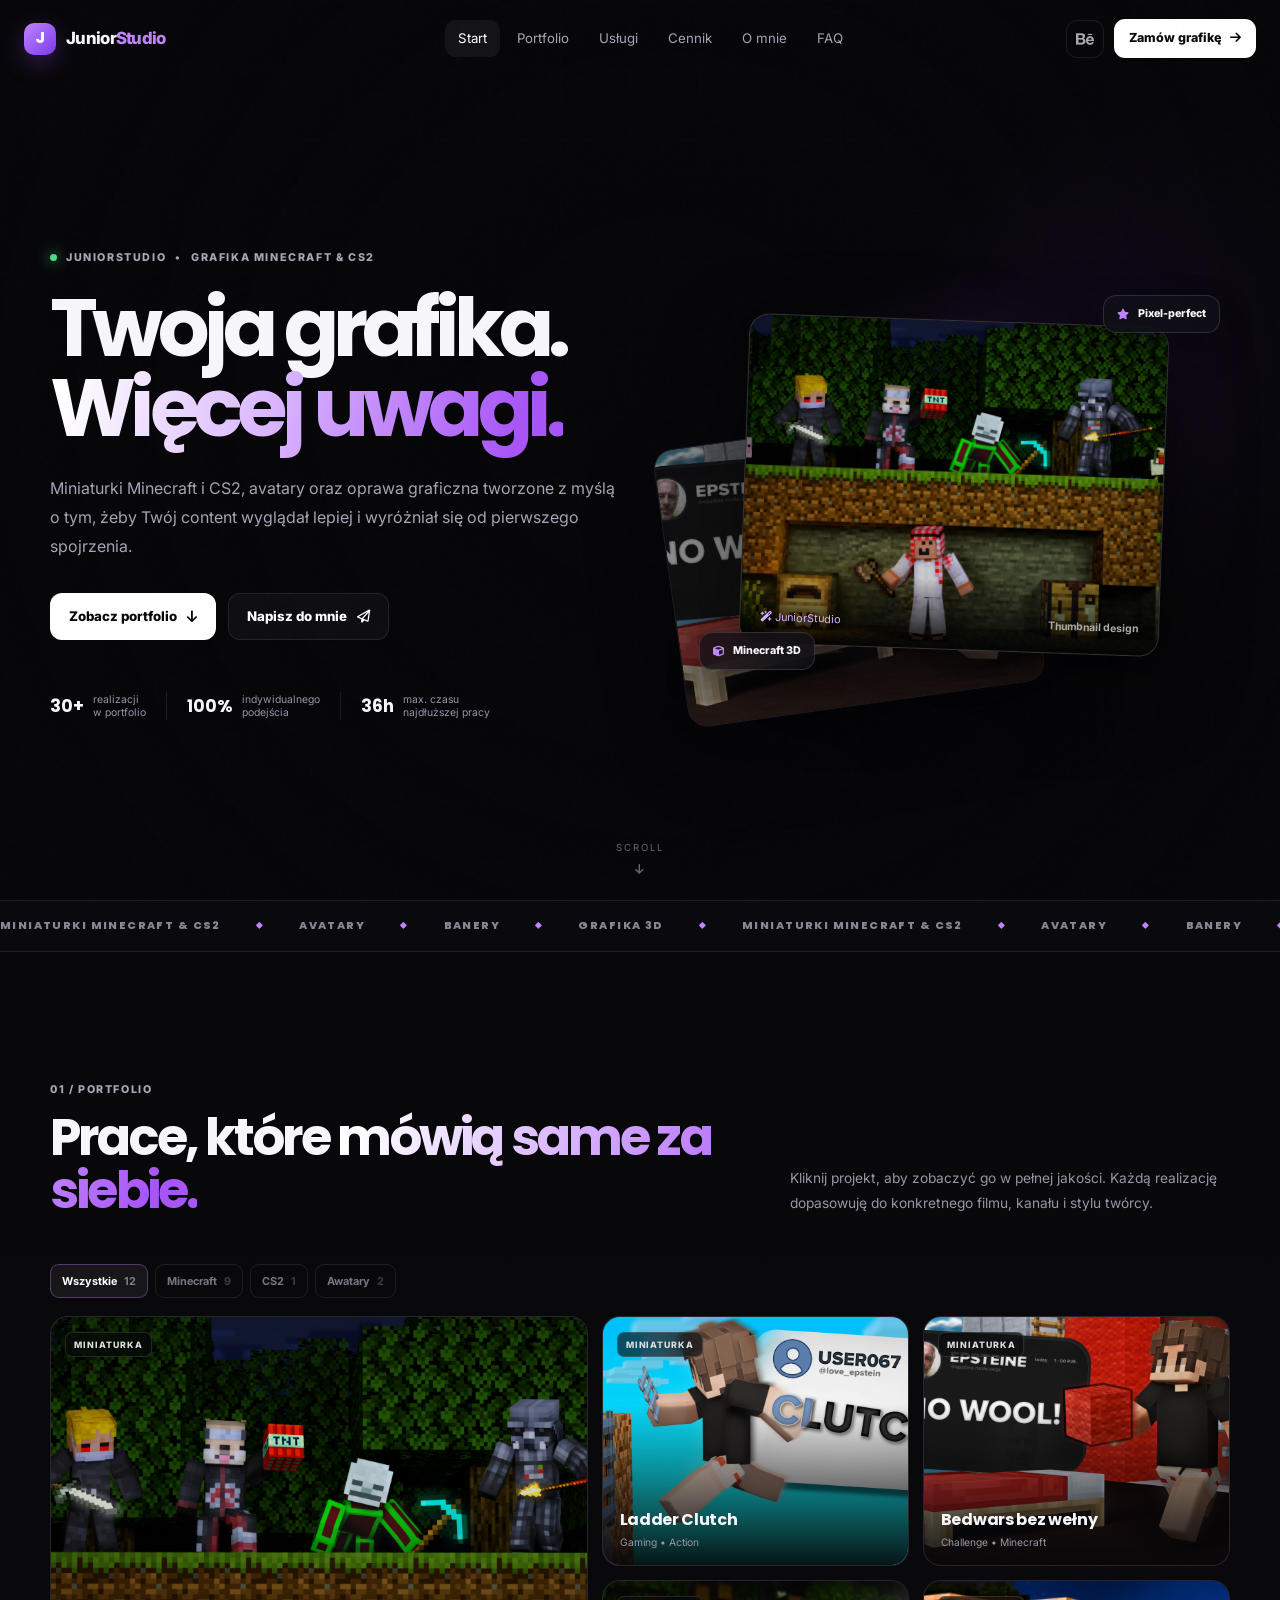
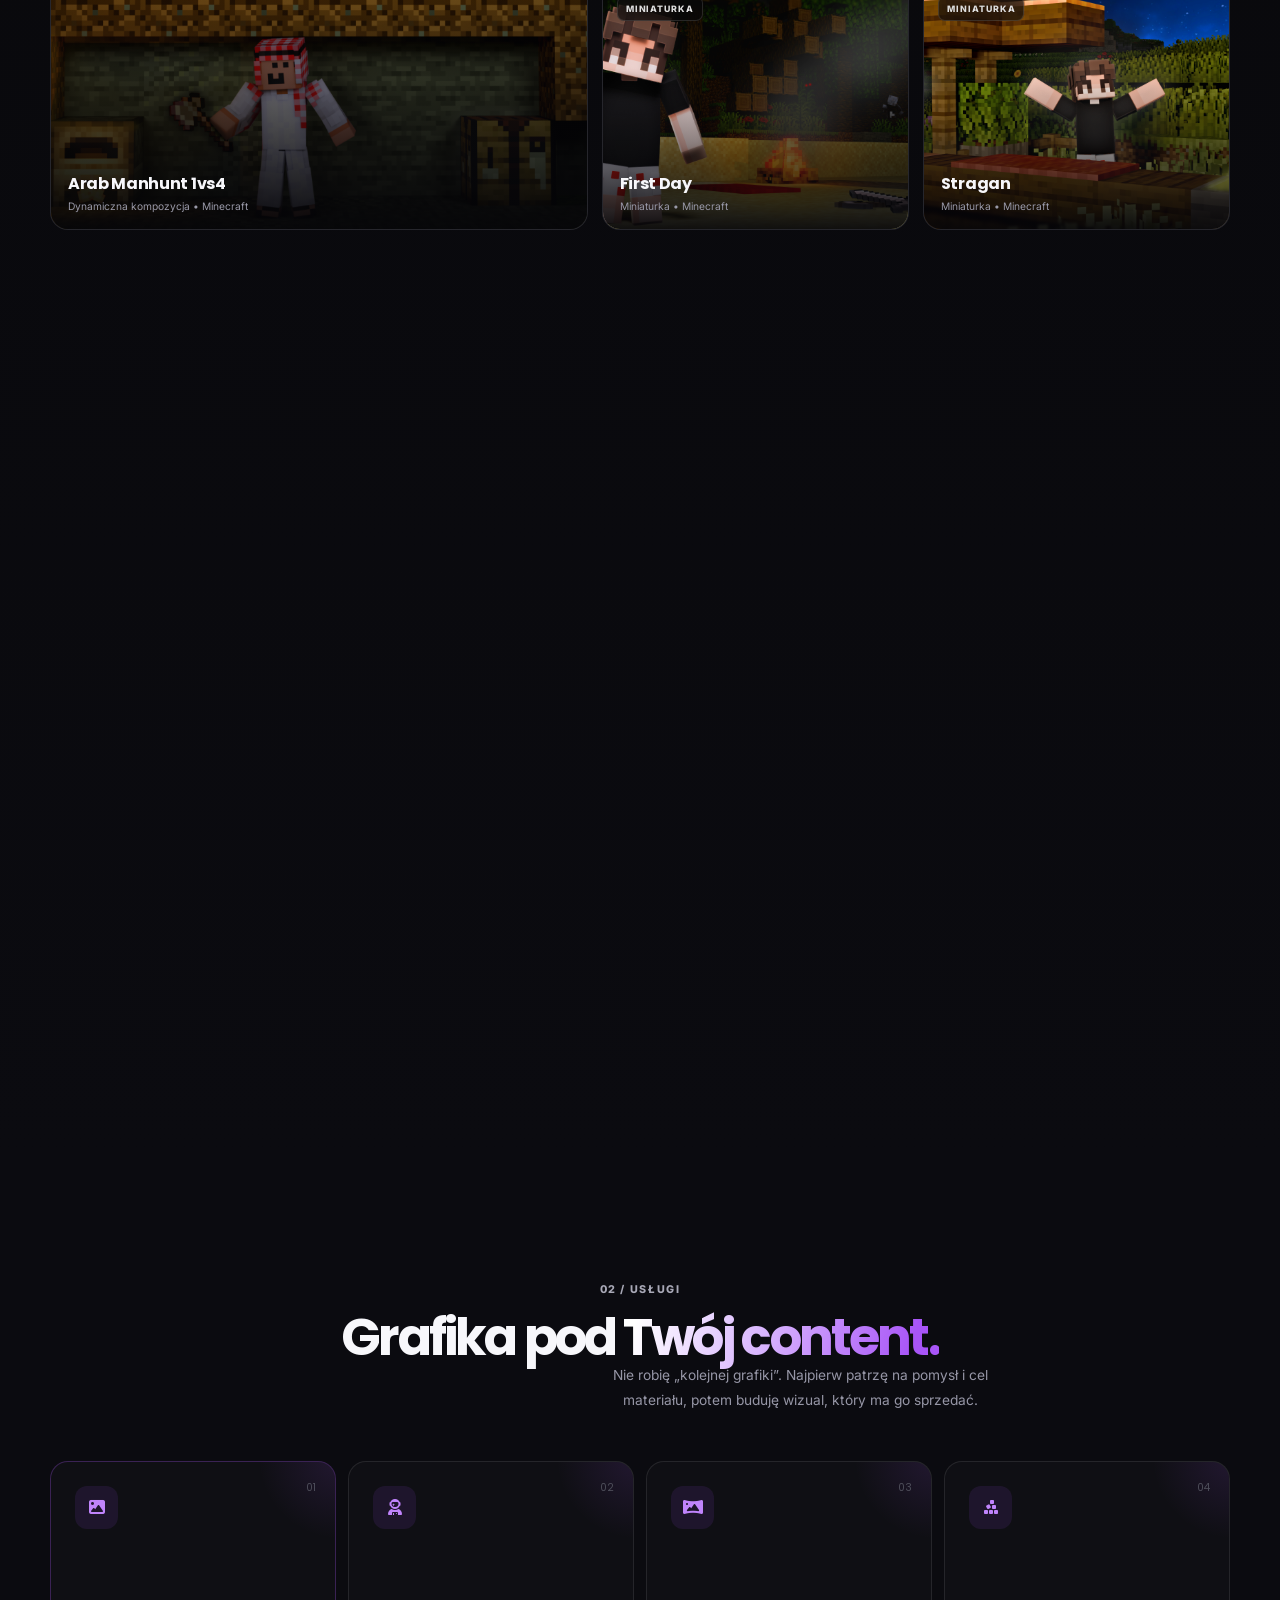
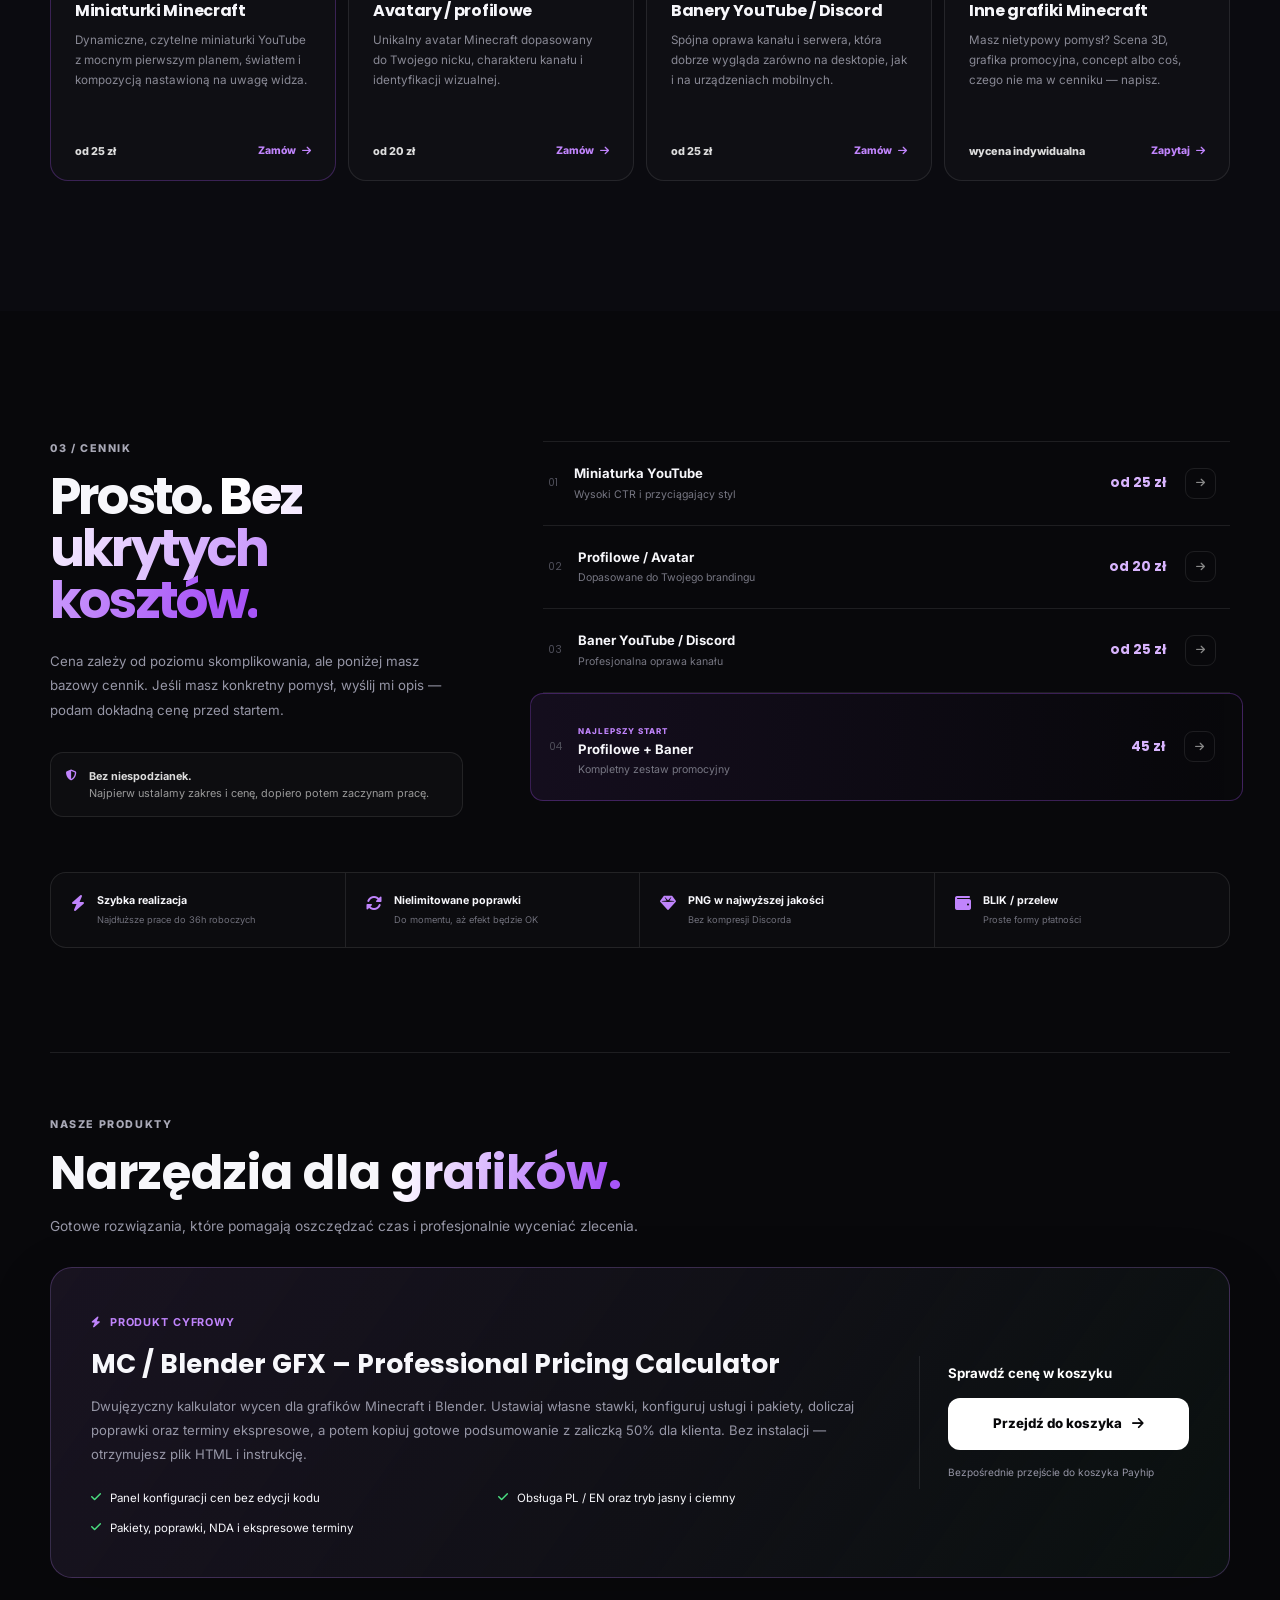
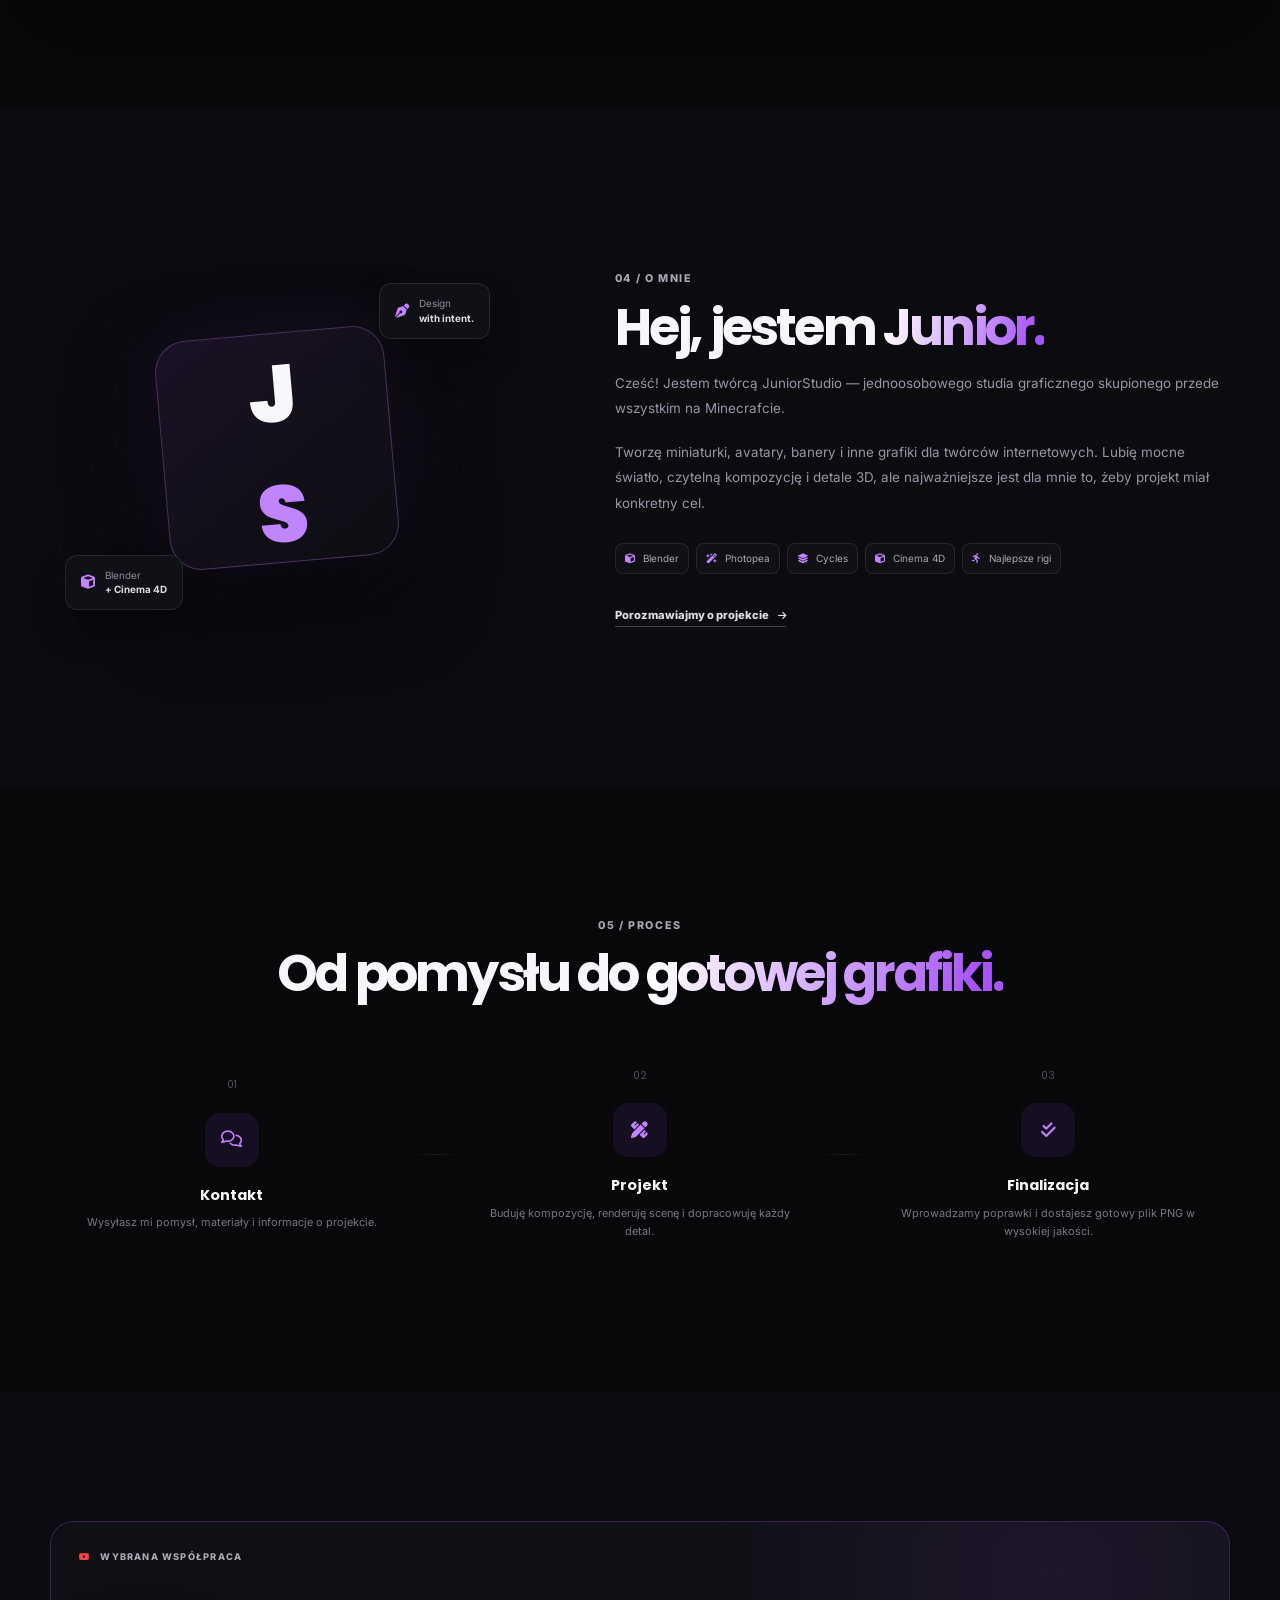
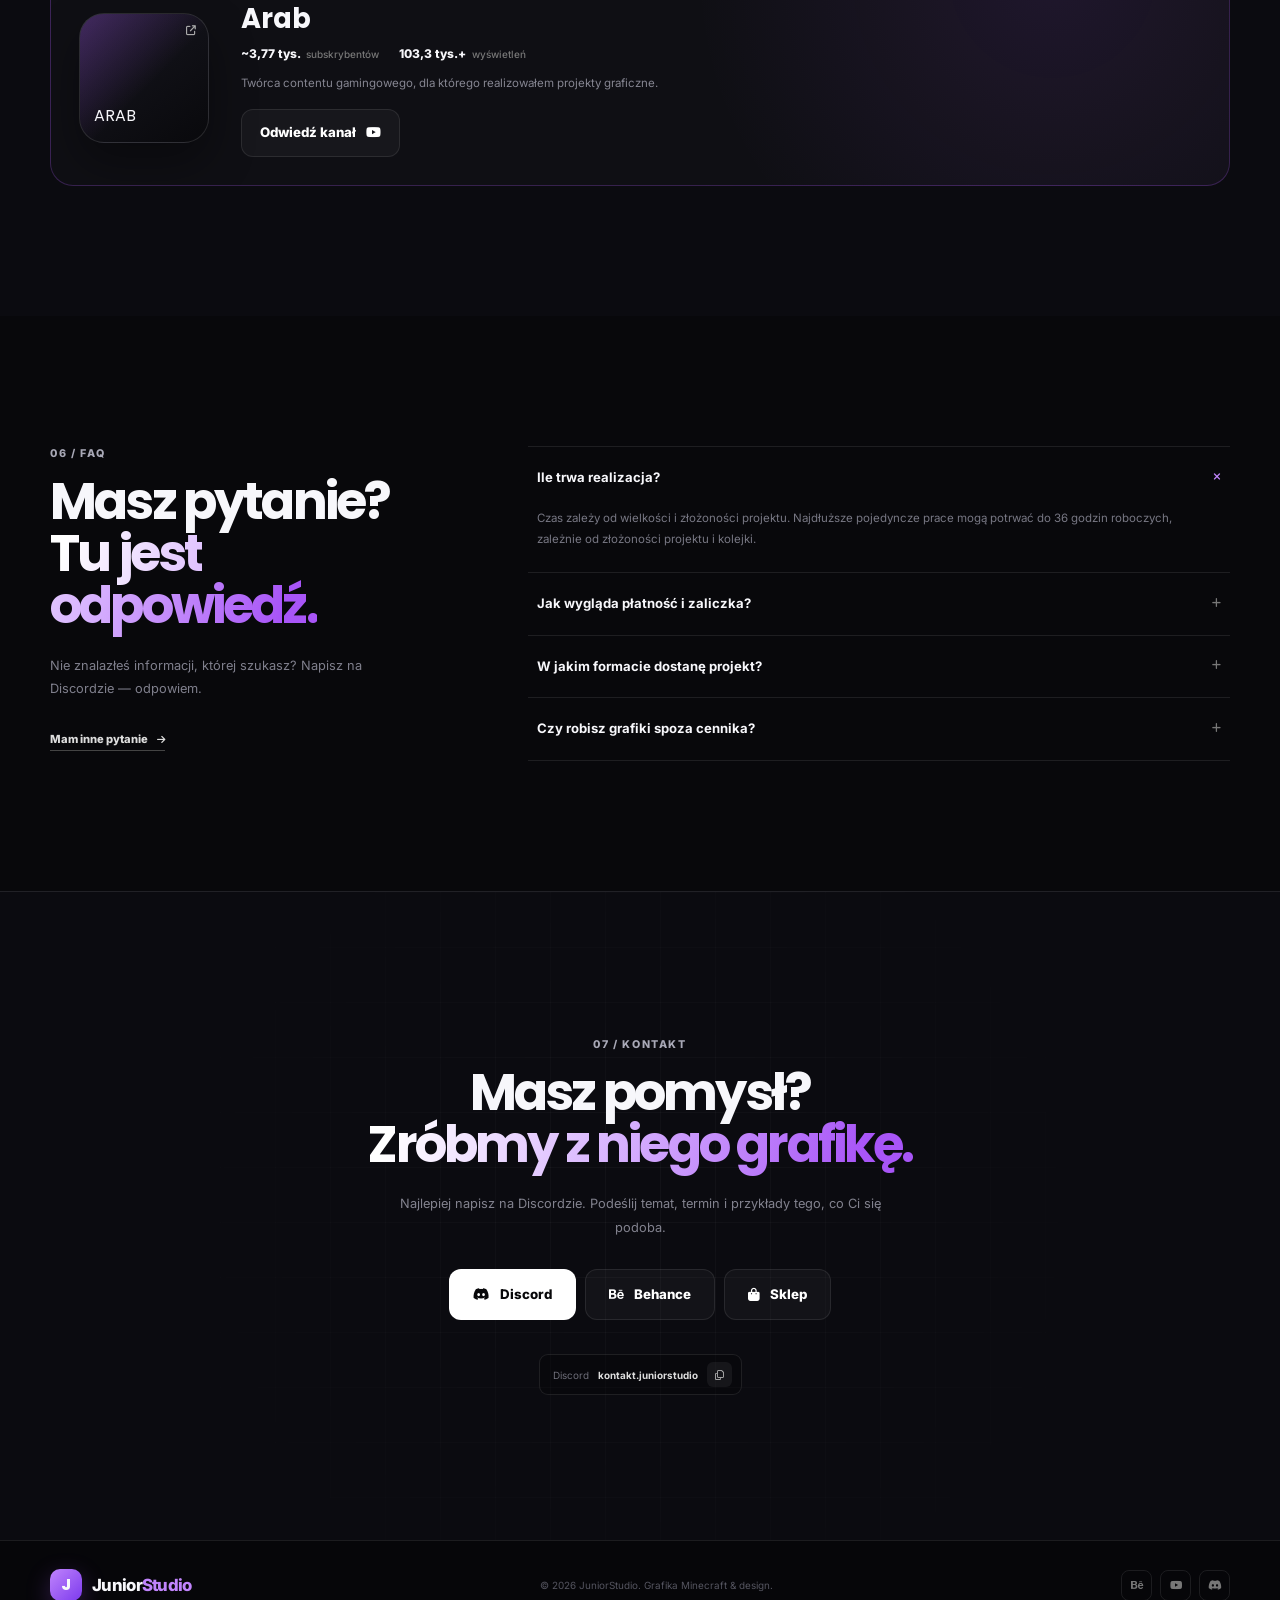
==== index.html @ 9e84f5c8 "Update index.html" ====
<!DOCTYPE html>
<html lang="pl">
<head>
    <meta charset="UTF-8">
    <meta name="viewport" content="width=device-width, initial-scale=1.0">
    <meta name="theme-color" content="#08080b">
    <meta name="description" content="JuniorStudio — jednoosobowe studio graficzne. Miniaturki Minecraft, avatary, banery i grafiki dla twórców.">
    <title>JuniorStudio — Grafika Minecraft, która przyciąga</title>
    <link rel="icon" type="image/png" href="icon.png">

    <link rel="preconnect" href="https://fonts.googleapis.com">
    <link rel="preconnect" href="https://fonts.gstatic.com" crossorigin>
    <link href="https://fonts.googleapis.com/css2?family=Inter:wght@400;500;600;700;800;900&family=Poppins:wght@600;700;800&display=swap" rel="stylesheet">
    <link rel="stylesheet" href="https://cdnjs.cloudflare.com/ajax/libs/font-awesome/6.6.0/css/all.min.css">
    <link rel="stylesheet" href="style.css">
</head>
<body>

    <div class="noise"></div>
    <div class="cursor-glow"></div>

    <header class="site-header" id="siteHeader">
        <a href="#home" class="logo" aria-label="JuniorStudio — strona główna">
            <span class="logo-mark">J</span>
            <span>Junior<span class="logo-accent">Studio</span></span>
        </a>

        <nav class="desktop-nav" aria-label="Główna nawigacja">
            <a href="#home" class="nav-link active">Start</a>
            <a href="#portfolio" class="nav-link">Portfolio</a>
            <a href="#uslugi" class="nav-link">Usługi</a>
            <a href="#cennik" class="nav-link">Cennik</a>
            <a href="#o-mnie" class="nav-link">O mnie</a>
            <a href="#faq" class="nav-link">FAQ</a>
        </nav>

        <div class="header-actions">
            <a href="https://www.behance.net/juniorstudio_pl" target="_blank" rel="noopener" class="header-social" aria-label="Behance">
                <i class="fa-brands fa-behance"></i>
            </a>
            <a href="#kontakt" class="header-cta">Zamów grafikę <i class="fa-solid fa-arrow-right"></i></a>
            <button class="menu-toggle" id="menuToggle" aria-label="Otwórz menu" aria-expanded="false">
                <span></span><span></span><span></span>
            </button>
        </div>
    </header>

    <div class="mobile-menu" id="mobileMenu">
        <a href="#home">Start</a>
        <a href="#portfolio">Portfolio</a>
        <a href="#uslugi">Usługi</a>
        <a href="#cennik">Cennik</a>
        <a href="#o-mnie">O mnie</a>
        <a href="#wspolpraca">Współpraca</a>
        <a href="#faq">FAQ</a>
        <a href="#kontakt" class="mobile-cta">Zamów grafikę <i class="fa-solid fa-arrow-right"></i></a>
    </div>

    <main>
        <section class="hero" id="home">
            <div class="hero-grid"></div>
            <div class="hero-orb hero-orb-one"></div>
            <div class="hero-orb hero-orb-two"></div>

            <div class="container hero-inner">
                <div class="hero-copy reveal">
                    <div class="eyebrow"><span class="status-dot"></span> JuniorStudio <span>•</span> grafika Minecraft & CS2</div>
                    <h1>Twoja grafika.<br><span class="gradient-text">Więcej uwagi.</span></h1>
                    <p class="hero-lead">Miniaturki Minecraft i CS2, avatary oraz oprawa graficzna tworzone z myślą o tym, żeby Twój content wyglądał lepiej i wyróżniał się od pierwszego spojrzenia.</p>

                    <div class="hero-actions">
                        <a href="#portfolio" class="btn btn-primary">Zobacz portfolio <i class="fa-solid fa-arrow-down"></i></a>
                        <a href="#kontakt" class="btn btn-ghost">Napisz do mnie <i class="fa-regular fa-paper-plane"></i></a>
                    </div>

                    <div class="hero-trust">
                        <div class="trust-item"><strong>30+</strong><span>realizacji<br>w portfolio</span></div>
                        <div class="trust-line"></div>
                        <div class="trust-item"><strong>100%</strong><span>indywidualnego<br>podejścia</span></div>
                        <div class="trust-line"></div>
                        <div class="trust-item"><strong>36h</strong><span>max. czasu<br>najdłuższej pracy</span></div>
                    </div>
                </div>

                <div class="hero-visual reveal reveal-delay">
                    <div class="visual-glow"></div>
                    <div class="visual-card visual-back">
                        <img src="welna.png" alt="Projekt Minecraft Bedwars" loading="lazy">
                    </div>
                    <div class="visual-card visual-main">
                        <img src="manhunt.png" alt="Miniaturka Minecraft Manhunt" fetchpriority="high">
                        <div class="visual-overlay">
                            <span><i class="fa-solid fa-wand-magic-sparkles"></i> JuniorStudio</span>
                            <b>Thumbnail design</b>
                        </div>
                    </div>
                    <div class="floating-chip chip-top"><i class="fa-solid fa-star"></i><span>Pixel-perfect</span></div>
                    <div class="floating-chip chip-bottom"><i class="fa-solid fa-cube"></i><span>Minecraft 3D</span></div>
                </div>
            </div>

            <a href="#portfolio" class="scroll-hint"><span>scroll</span><i class="fa-solid fa-arrow-down"></i></a>
        </section>

        <section class="marquee-section" aria-label="Specjalizacje">
            <div class="marquee-track">
                <span>MINIATURKI MINECRAFT & CS2</span><i class="fa-solid fa-diamond"></i>
                <span>AVATARY</span><i class="fa-solid fa-diamond"></i>
                <span>BANERY</span><i class="fa-solid fa-diamond"></i>
                <span>GRAFIKA 3D</span><i class="fa-solid fa-diamond"></i>
                <span>MINIATURKI MINECRAFT & CS2</span><i class="fa-solid fa-diamond"></i>
                <span>AVATARY</span><i class="fa-solid fa-diamond"></i>
                <span>BANERY</span><i class="fa-solid fa-diamond"></i>
                <span>GRAFIKA 3D</span><i class="fa-solid fa-diamond"></i>
            </div>
        </section>

        <section class="section portfolio-section" id="portfolio">
            <div class="container">
                <div class="section-heading reveal">
                    <div>
                        <div class="section-kicker">01 / portfolio</div>
                        <h2>Prace, które <span class="gradient-text">mówią same za siebie.</span></h2>
                    </div>
                    <p>Kliknij projekt, aby zobaczyć go w pełnej jakości. Każdą realizację dopasowuję do konkretnego filmu, kanału i stylu twórcy.</p>
                </div>

                <div class="portfolio-filters reveal">
                    <button class="filter-btn active" data-filter="all">Wszystkie <span>12</span></button>
                    <button class="filter-btn" data-filter="minecraft">Minecraft <span>9</span></button>
                    <button class="filter-btn" data-filter="cs2">CS2 <span>1</span></button>
                    <button class="filter-btn" data-filter="awatary">Awatary <span>2</span></button>
                </div>

                <div class="portfolio-grid">
                    <article class="portfolio-item portfolio-large reveal" data-category="minecraft" tabindex="0"
                        data-image="manhunt.png" data-title="Arab Manhunt 1vs4"
                        data-desc="Dynamiczna miniaturka do filmu Minecraft Manhunt 1vs4 stworzona dla twórcy Arab_Mc. Ucieczka pod ziemią, pościg łowców i mocny kontrast prowadzą wzrok prosto do kluczowej akcji.">
                        <img src="manhunt.png" alt="Arab Manhunt 1vs4" loading="lazy">
                        <div class="portfolio-gradient"></div>
                        <div class="portfolio-meta"><span class="tag">Miniaturka</span><span class="view-project">Podgląd <i class="fa-solid fa-arrow-up-right-from-square"></i></span></div>
                        <div class="portfolio-title"><h3>Arab Manhunt 1vs4</h3><p>Dynamiczna kompozycja • Minecraft</p></div>
                    </article>

                    <article class="portfolio-item reveal" data-category="minecraft" tabindex="0"
                        data-image="clutch.png" data-title="Ladder Clutch"
                        data-desc="Napięta, pełna emocji miniaturka gamingowa przedstawiająca widowiskowy moment clutch. Precyzyjne oświetlenie i głębia ostrości skupiają uwagę na kluczowej akcji.">
                        <img src="clutch.png" alt="Ladder Clutch" loading="lazy">
                        <div class="portfolio-gradient"></div>
                        <div class="portfolio-meta"><span class="tag">Miniaturka</span><span class="view-project">Podgląd <i class="fa-solid fa-arrow-up-right-from-square"></i></span></div>
                        <div class="portfolio-title"><h3>Ladder Clutch</h3><p>Gaming • Action</p></div>
                    </article>

                    <article class="portfolio-item reveal" data-category="minecraft" tabindex="0"
                        data-image="welna.png" data-title="Bedwars ale bez wełny"
                        data-desc="Kreatywna i humorystyczna miniaturka do challengu w Minecraft Bedwars. Dynamiczna kompozycja i dopracowane detale 3D budują czytelny, mocny kadr.">
                        <img src="welna.png" alt="Bedwars ale bez wełny" loading="lazy">
                        <div class="portfolio-gradient"></div>
                        <div class="portfolio-meta"><span class="tag">Miniaturka</span><span class="view-project">Podgląd <i class="fa-solid fa-arrow-up-right-from-square"></i></span></div>
                        <div class="portfolio-title"><h3>Bedwars bez wełny</h3><p>Challenge • Minecraft</p></div>
                    </article>

                    <article class="portfolio-item reveal" data-category="minecraft" tabindex="0"
                        data-image="firstday-po.png" data-title="First Day"
                        data-desc="Kreatywna grafika koncepcyjna stworzona z dbałością o każdy detal wizualny.">
                        <img src="firstday-po.png" alt="First Day" loading="lazy">
                        <div class="portfolio-gradient"></div>
                        <div class="portfolio-meta"><span class="tag">Miniaturka</span><span class="view-project">Podgląd <i class="fa-solid fa-arrow-up-right-from-square"></i></span></div>
                        <div class="portfolio-title"><h3>First Day</h3><p>Miniaturka • Minecraft</p></div>
                    </article>

                    <article class="portfolio-item reveal" data-category="minecraft" tabindex="0"
                        data-image="stragan-po.png" data-title="Stragan"
                        data-desc="Klimatyczna grafika przedstawiająca motyw straganu w unikalnym stylu.">
                        <img src="stragan-po.png" alt="Stragan" loading="lazy">
                        <div class="portfolio-gradient"></div>
                        <div class="portfolio-meta"><span class="tag">Miniaturka</span><span class="view-project">Podgląd <i class="fa-solid fa-arrow-up-right-from-square"></i></span></div>
                        <div class="portfolio-title"><h3>Stragan</h3><p>Miniaturka • Minecraft</p></div>
                    </article>

                    <article class="portfolio-item reveal" data-category="minecraft" tabindex="0"
                        data-image="manhunt2.png" data-title="Manhunt 2"
                        data-desc="Dynamiczna miniaturka Minecraft z mocnym podziałem sceny i wyraźnym pierwszym planem.">
                        <img src="manhunt2.png" alt="Manhunt 2" loading="lazy">
                        <div class="portfolio-gradient"></div>
                        <div class="portfolio-meta"><span class="tag">Miniaturka</span><span class="view-project">Podgląd <i class="fa-solid fa-arrow-up-right-from-square"></i></span></div>
                        <div class="portfolio-title"><h3>Manhunt 2</h3><p>Miniaturka • Minecraft</p></div>
                    </article>

                    <article class="portfolio-item reveal" data-category="minecraft" tabindex="0"
                        data-image="opening.png" data-title="Opening"
                        data-desc="Kolorowa miniaturka Minecraft z mocnym bohaterem i czytelnym, dynamicznym kadrem.">
                        <img src="opening.png" alt="Opening" loading="lazy">
                        <div class="portfolio-gradient"></div>
                        <div class="portfolio-meta"><span class="tag">Miniaturka</span><span class="view-project">Podgląd <i class="fa-solid fa-arrow-up-right-from-square"></i></span></div>
                        <div class="portfolio-title"><h3>Opening</h3><p>Miniaturka • Minecraft</p></div>
                    </article>

                    <article class="portfolio-item reveal" data-category="minecraft" tabindex="0"
                        data-image="wojna.png" data-title="Wojna"
                        data-desc="Filmowa miniaturka Minecraft z dużą skalą sceny, ruchem i mocnym centralnym bohaterem.">
                        <img src="wojna.png" alt="Wojna" loading="lazy">
                        <div class="portfolio-gradient"></div>
                        <div class="portfolio-meta"><span class="tag">Miniaturka</span><span class="view-project">Podgląd <i class="fa-solid fa-arrow-up-right-from-square"></i></span></div>
                        <div class="portfolio-title"><h3>Wojna</h3><p>Miniaturka • Minecraft</p></div>
                    </article>

                    <article class="portfolio-item reveal" data-category="minecraft" tabindex="0"
                        data-image="statek.png" data-title="Statek Minecraft"
                        data-desc="Miniaturka Minecraft z motywem statku, dodana do portfolio.">
                        <img src="statek.png" alt="Miniaturka Minecraft — Statek" loading="lazy">
                        <div class="portfolio-gradient"></div>
                        <div class="portfolio-meta"><span class="tag">Miniaturka</span><span class="view-project">Podgląd <i class="fa-solid fa-arrow-up-right-from-square"></i></span></div>
                        <div class="portfolio-title"><h3>Statek Minecraft</h3><p>Miniaturka • Minecraft</p></div>
                    </article>

                    <article class="portfolio-item reveal" data-category="awatary" tabindex="0"
                        data-image="awatar1.png" data-title="Avatar Minecraft"
                        data-desc="Avatar Minecraft — przykład pracy z kategorii awatary.">
                        <img src="awatar1.png" alt="Avatar Minecraft" loading="lazy">
                        <div class="portfolio-gradient"></div>
                        <div class="portfolio-meta"><span class="tag">Avatar</span><span class="view-project">Podgląd <i class="fa-solid fa-arrow-up-right-from-square"></i></span></div>
                        <div class="portfolio-title"><h3>Avatar Minecraft</h3><p>Awatar • Minecraft</p></div>
                    </article>

                    <article class="portfolio-item reveal" data-category="awatary" tabindex="0"
                        data-image="profilowe1.png" data-title="Profilowe"
                        data-desc="Grafika profilowa — przykład pracy z kategorii awatary.">
                        <img src="profilowe1.png" alt="Grafika profilowa" loading="lazy">
                        <div class="portfolio-gradient"></div>
                        <div class="portfolio-meta"><span class="tag">Profilowe</span><span class="view-project">Podgląd <i class="fa-solid fa-arrow-up-right-from-square"></i></span></div>
                        <div class="portfolio-title"><h3>Profilowe</h3><p>Awatary • Profilowe</p></div>
                    </article>

                    <article class="portfolio-item reveal" data-category="cs2" tabindex="0"
                        data-image="cs1.png" data-title="500 zł na skiny"
                        data-desc="Miniaturka CS2 z mocnym typograficznym hasłem i centralnie wyeksponowanym nożem.">
                        <img src="cs1.png" alt="500 zł na skiny — CS2" loading="lazy">
                        <div class="portfolio-gradient"></div>
                        <div class="portfolio-meta"><span class="tag">Miniaturka</span><span class="view-project">Podgląd <i class="fa-solid fa-arrow-up-right-from-square"></i></span></div>
                        <div class="portfolio-title"><h3>500 zł na skiny</h3><p>Miniaturka • CS2</p></div>
                    </article>
                </div>
            </div>
        </section>

        <section class="section services-section" id="uslugi">
            <div class="container">
                <div class="section-heading centered reveal">
                    <div>
                        <div class="section-kicker">02 / usługi</div>
                        <h2>Grafika pod <span class="gradient-text">Twój content.</span></h2>
                    </div>
                    <p>Nie robię „kolejnej grafiki”. Najpierw patrzę na pomysł i cel materiału, potem buduję wizual, który ma go sprzedać.</p>
                </div>

                <div class="services-grid">
                    <article class="service-card featured reveal">
                        <div class="service-number">01</div>
                        <div class="service-icon"><i class="fa-solid fa-image"></i></div>
                        <h3>Miniaturki Minecraft</h3>
                        <p>Dynamiczne, czytelne miniaturki YouTube z mocnym pierwszym planem, światłem i kompozycją nastawioną na uwagę widza.</p>
                        <div class="service-bottom"><span>od 25 zł</span><a href="#kontakt">Zamów <i class="fa-solid fa-arrow-right"></i></a></div>
                    </article>

                    <article class="service-card reveal">
                        <div class="service-number">02</div>
                        <div class="service-icon"><i class="fa-solid fa-user-astronaut"></i></div>
                        <h3>Avatary / profilowe</h3>
                        <p>Unikalny avatar Minecraft dopasowany do Twojego nicku, charakteru kanału i identyfikacji wizualnej.</p>
                        <div class="service-bottom"><span>od 20 zł</span><a href="#kontakt">Zamów <i class="fa-solid fa-arrow-right"></i></a></div>
                    </article>

                    <article class="service-card reveal">
                        <div class="service-number">03</div>
                        <div class="service-icon"><i class="fa-solid fa-panorama"></i></div>
                        <h3>Banery YouTube / Discord</h3>
                        <p>Spójna oprawa kanału i serwera, która dobrze wygląda zarówno na desktopie, jak i na urządzeniach mobilnych.</p>
                        <div class="service-bottom"><span>od 25 zł</span><a href="#kontakt">Zamów <i class="fa-solid fa-arrow-right"></i></a></div>
                    </article>

                    <article class="service-card reveal">
                        <div class="service-number">04</div>
                        <div class="service-icon"><i class="fa-solid fa-cubes-stacked"></i></div>
                        <h3>Inne grafiki Minecraft</h3>
                        <p>Masz nietypowy pomysł? Scena 3D, grafika promocyjna, concept albo coś, czego nie ma w cenniku — napisz.</p>
                        <div class="service-bottom"><span>wycena indywidualna</span><a href="#kontakt">Zapytaj <i class="fa-solid fa-arrow-right"></i></a></div>
                    </article>
                </div>
            </div>
        </section>

        <section class="section pricing-section" id="cennik">
            <div class="container">
                <div class="pricing-layout">
                    <div class="pricing-intro reveal">
                        <div class="section-kicker">03 / cennik</div>
                        <h2>Prosto. <span class="gradient-text">Bez ukrytych kosztów.</span></h2>
                        <p>Cena zależy od poziomu skomplikowania, ale poniżej masz bazowy cennik. Jeśli masz konkretny pomysł, wyślij mi opis — podam dokładną cenę przed startem.</p>
                        <div class="price-note"><i class="fa-solid fa-shield-halved"></i><span><strong>Bez niespodzianek.</strong><br>Najpierw ustalamy zakres i cenę, dopiero potem zaczynam pracę.</span></div>
                    </div>

                    <div class="price-table reveal">
                        <div class="price-row">
                            <div><span class="price-label">01</span><div><h3>Miniaturka YouTube</h3><p>Wysoki CTR i przyciągający styl</p></div></div>
                            <strong>od 25 zł</strong><a href="#kontakt" aria-label="Zamów miniaturkę"><i class="fa-solid fa-arrow-right"></i></a>
                        </div>
                        <div class="price-row">
                            <div><span class="price-label">02</span><div><h3>Profilowe / Avatar</h3><p>Dopasowane do Twojego brandingu</p></div></div>
                            <strong>od 20 zł</strong><a href="#kontakt" aria-label="Zamów avatar"><i class="fa-solid fa-arrow-right"></i></a>
                        </div>
                        <div class="price-row">
                            <div><span class="price-label">03</span><div><h3>Baner YouTube / Discord</h3><p>Profesjonalna oprawa kanału</p></div></div>
                            <strong>od 25 zł</strong><a href="#kontakt" aria-label="Zamów baner"><i class="fa-solid fa-arrow-right"></i></a>
                        </div>
                        <div class="price-row price-highlight">
                            <div><span class="price-label">04</span><div><span class="popular">NAJLEPSZY START</span><h3>Profilowe + Baner</h3><p>Kompletny zestaw promocyjny</p></div></div>
                            <strong>45 zł</strong><a href="#kontakt" aria-label="Zamów pakiet"><i class="fa-solid fa-arrow-right"></i></a>
                        </div>
                    </div>
                </div>

                <div class="pricing-perks reveal">
                    <div><i class="fa-solid fa-bolt"></i><span><b>Szybka realizacja</b><small>Najdłuższe prace do 36h roboczych</small></span></div>
                    <div><i class="fa-solid fa-rotate"></i><span><b>Nielimitowane poprawki</b><small>Do momentu, aż efekt będzie OK</small></span></div>
                    <div><i class="fa-solid fa-gem"></i><span><b>PNG w najwyższej jakości</b><small>Bez kompresji Discorda</small></span></div>
                    <div><i class="fa-solid fa-wallet"></i><span><b>BLIK / przelew</b><small>Proste formy płatności</small></span></div>
                </div>

                <div class="products-panel reveal" id="produkty">
                    <div class="products-heading">
                        <div class="section-kicker">NASZE PRODUKTY</div>
                        <h2>Narzędzia dla <span class="gradient-text">grafików.</span></h2>
                        <p>Gotowe rozwiązania, które pomagają oszczędzać czas i profesjonalnie wyceniać zlecenia.</p>
                    </div>
                    <article class="product-card">
                        <div class="product-card-copy">
                            <span class="product-tag"><i class="fa-solid fa-bolt"></i> Produkt cyfrowy</span>
                            <h3>MC / Blender GFX – Professional Pricing Calculator</h3>
                            <p>Dwujęzyczny kalkulator wycen dla grafików Minecraft i Blender. Ustawiaj własne stawki, konfiguruj usługi i pakiety, doliczaj poprawki oraz terminy ekspresowe, a potem kopiuj gotowe podsumowanie z zaliczką 50% dla klienta. Bez instalacji — otrzymujesz plik HTML i instrukcję.</p>
                            <ul class="product-features"><li><i class="fa-solid fa-check"></i> Panel konfiguracji cen bez edycji kodu</li><li><i class="fa-solid fa-check"></i> Obsługa PL / EN oraz tryb jasny i ciemny</li><li><i class="fa-solid fa-check"></i> Pakiety, poprawki, NDA i ekspresowe terminy</li></ul>
                        </div>
                        <div class="product-card-action"><span class="product-price">Sprawdź cenę w koszyku</span><a class="btn btn-primary" href="https://payhip.com/buy?s=1&amp;cart_links%5B%5D=y96tN&amp;qty%5By96tN%5D=1&amp;pwyw%5By96tN%5D=0.00" target="_blank" rel="noopener noreferrer">Przejdź do koszyka <i class="fa-solid fa-arrow-right"></i></a><small>Bezpośrednie przejście do koszyka Payhip</small></div>
                    </article>
                </div>
            </div>
        </section>

        <section class="section about-section" id="o-mnie">
            <div class="container about-grid">
                <div class="about-visual reveal">
                    <div class="about-avatar">J<span>S</span></div>
                    <div class="about-card about-card-top"><i class="fa-solid fa-pen-nib"></i><span>Design<br><b>with intent.</b></span></div>
                    <div class="about-card about-card-bottom"><i class="fa-solid fa-cube"></i><span>Blender<br><b>+ Cinema 4D</b></span></div>
                </div>
                <div class="about-copy reveal">
                    <div class="section-kicker">04 / o mnie</div>
                    <h2>Hej, jestem <span class="gradient-text">Junior.</span></h2>
                    <p>Cześć! Jestem twórcą JuniorStudio — jednoosobowego studia graficznego skupionego przede wszystkim na Minecrafcie.</p>
                    <p>Tworzę miniaturki, avatary, banery i inne grafiki dla twórców internetowych. Lubię mocne światło, czytelną kompozycję i detale 3D, ale najważniejsze jest dla mnie to, żeby projekt miał konkretny cel.</p>
                    <div class="tool-list">
                        <span><i class="fa-solid fa-cube"></i> Blender</span>
                        <span><i class="fa-solid fa-wand-magic-sparkles"></i> Photopea</span>
                        <span><i class="fa-solid fa-layer-group"></i> Cycles</span>
                        <span><i class="fa-solid fa-cube"></i> Cinema 4D</span>
                        <span><i class="fa-solid fa-person-running"></i> Najlepsze rigi</span>
                    </div>
                    <a href="#kontakt" class="text-link">Porozmawiajmy o projekcie <i class="fa-solid fa-arrow-right"></i></a>
                </div>
            </div>
        </section>

        <section class="section process-section">
            <div class="container">
                <div class="section-heading centered reveal">
                    <div>
                        <div class="section-kicker">05 / proces</div>
                        <h2>Od pomysłu do <span class="gradient-text">gotowej grafiki.</span></h2>
                    </div>
                </div>
                <div class="process-grid">
                    <div class="process-step reveal"><span>01</span><i class="fa-regular fa-comments"></i><h3>Kontakt</h3><p>Wysyłasz mi pomysł, materiały i informacje o projekcie.</p></div>
                    <div class="process-line"></div>
                    <div class="process-step reveal"><span>02</span><i class="fa-solid fa-pen-ruler"></i><h3>Projekt</h3><p>Buduję kompozycję, renderuję scenę i dopracowuję każdy detal.</p></div>
                    <div class="process-line"></div>
                    <div class="process-step reveal"><span>03</span><i class="fa-solid fa-check-double"></i><h3>Finalizacja</h3><p>Wprowadzamy poprawki i dostajesz gotowy plik PNG w wysokiej jakości.</p></div>
                </div>
            </div>
        </section>

        <section class="section collab-section" id="wspolpraca">
            <div class="container">
                <div class="collab-card reveal">
                    <div class="collab-badge"><i class="fa-brands fa-youtube"></i> WYBRANA WSPÓŁPRACA</div>
                    <div class="collab-main">
                        <div class="collab-avatar" onclick="window.open('https://www.youtube.com/@ArabbbYT', '_blank')" role="button" tabindex="0" aria-label="Odwiedź kanał Arab">
                            <img src="Arab_mc.png" alt="Avatar Minecraft Arab" onerror="this.style.display='none'; this.nextElementSibling.classList.add('fallback-visible');">
                            <span class="collab-avatar-fallback">ARAB</span>
                            <i class="fa-solid fa-arrow-up-right-from-square"></i>
                        </div>
                        <div class="collab-copy">
                            <h2>Arab</h2>
                            <div class="collab-stats"><span>~3,77 tys. <small>subskrybentów</small></span><span>103,3 tys.+ <small>wyświetleń</small></span></div>
                            <p>Twórca contentu gamingowego, dla którego realizowałem projekty graficzne.</p>
                            <a href="https://www.youtube.com/@ArabbbYT" target="_blank" rel="noopener" class="btn btn-ghost">Odwiedź kanał <i class="fa-brands fa-youtube"></i></a>
                        </div>
                    </div>
                </div>
            </div>
        </section>

        <section class="section faq-section" id="faq">
            <div class="container faq-layout">
                <div class="faq-intro reveal">
                    <div class="section-kicker">06 / faq</div>
                    <h2>Masz pytanie?<br><span class="gradient-text">Tu jest odpowiedź.</span></h2>
                    <p>Nie znalazłeś informacji, której szukasz? Napisz na Discordzie — odpowiem.</p>
                    <a href="#kontakt" class="text-link">Mam inne pytanie <i class="fa-solid fa-arrow-right"></i></a>
                </div>
                <div class="faq-list reveal">
                    <details open><summary>Ile trwa realizacja? <i class="fa-solid fa-plus"></i></summary><p>Czas zależy od wielkości i złożoności projektu. Najdłuższe pojedyncze prace mogą potrwać do 36 godzin roboczych, zależnie od złożoności projektu i kolejki.</p></details>
                    <details><summary>Jak wygląda płatność i zaliczka? <i class="fa-solid fa-plus"></i></summary><p>Płatności przyjmuję Blikiem lub przelewem tradycyjnym. Jeśli nie masz jeszcze zbudowanej dużej społeczności, wymagana jest zaliczka przed rozpoczęciem pracy. W przypadku twórców z dużymi kanałami sprawa wygląda inaczej.</p></details>
                    <details><summary>W jakim formacie dostanę projekt? <i class="fa-solid fa-plus"></i></summary><p>Projekt wysyłam w najwyższej jakości jako plik .png za pośrednictwem platformy MediaFire, aby uniknąć kompresji Discorda.</p></details>
                    <details><summary>Czy robisz grafiki spoza cennika? <i class="fa-solid fa-plus"></i></summary><p>Tak. Jeśli potrzebujesz innej grafiki Minecraft, opisz mi pomysł i zakres pracy. Przygotuję indywidualną wycenę.</p></details>
                </div>
            </div>
        </section>

        <section class="contact-cta" id="kontakt">
            <div class="contact-pattern"></div>
            <div class="container contact-inner reveal">
                <div class="section-kicker">07 / kontakt</div>
                <h2>Masz pomysł?<br><span class="gradient-text">Zróbmy z niego grafikę.</span></h2>
                <p>Najlepiej napisz na Discordzie. Podeślij temat, termin i przykłady tego, co Ci się podoba.</p>
                <div class="contact-actions">
                    <a href="https://discord.gg/aqat2wQGV" target="_blank" rel="noopener" class="btn btn-primary btn-large"><i class="fa-brands fa-discord"></i> Discord</a>
                    <a href="https://www.behance.net/juniorstudio_pl" target="_blank" rel="noopener" class="btn btn-ghost btn-large"><i class="fa-brands fa-behance"></i> Behance</a>
                    <a href="https://payhip.com/JuniorStudioo" target="_blank" rel="noopener" class="btn btn-ghost btn-large"><i class="fa-solid fa-bag-shopping"></i> Sklep</a>
                </div>
                <div class="contact-handle"><span>Discord</span><b>kontakt.juniorstudio</b><button id="copyDiscord" aria-label="Kopiuj nazwę Discord"><i class="fa-regular fa-copy"></i></button></div>
            </div>
        </section>
    </main>

    <footer>
        <div class="container footer-inner">
            <a href="#home" class="logo"><span class="logo-mark">J</span><span>Junior<span class="logo-accent">Studio</span></span></a>
            <p>© 2026 JuniorStudio. Grafika Minecraft & design.</p>
            <div class="footer-links">
                <a href="https://www.behance.net/juniorstudio_pl" target="_blank" rel="noopener"><i class="fa-brands fa-behance"></i></a>
                <a href="https://www.youtube.com/@JuniorStudio_yt" target="_blank" rel="noopener"><i class="fa-brands fa-youtube"></i></a>
                <a href="https://discord.gg/aqat2wQGV" target="_blank" rel="noopener"><i class="fa-brands fa-discord"></i></a>
            </div>
        </div>
    </footer>

    <div class="modal" id="imageModal" aria-hidden="true">
        <button class="modal-close" id="modalClose" aria-label="Zamknij podgląd"><i class="fa-solid fa-xmark"></i></button>
        <div class="modal-content" role="dialog" aria-modal="true" aria-labelledby="modalTitle">
            <div class="modal-image-wrap"><img id="modalImg" src="" alt="Podgląd projektu"></div>
            <div class="modal-info">
                <span class="tag">JUNIORSTUDIO / PREVIEW</span>
                <h3 id="modalTitle">Tytuł projektu</h3>
                <p id="modalDesc">Opis projektu.</p>
                <div class="modal-foot"><span><i class="fa-solid fa-gem"></i> Ultra HD</span><button id="modalCloseText">Zamknij <i class="fa-solid fa-arrow-right"></i></button></div>
            </div>
        </div>
    </div>

    <div class="toast" id="toast"><i class="fa-solid fa-check"></i><span>Skopiowano!</span></div>
    <script src="script.js"></script>
</body>
</html>
---- style.css ----
/* =========================================================
   JUNIORSTUDIO — PREMIUM REDESIGN
   ========================================================= */

:root{
    --bg:#07070a;
    --bg-soft:#0c0c11;
    --surface:#101017;
    --surface-2:#15151d;
    --text:#f7f7fb;
    --muted:#9696a6;
    --muted-2:#6e6e7d;
    --line:rgba(255,255,255,.09);
    --purple:#a855f7;
    --purple-light:#c084fc;
    --purple-deep:#7c3aed;
    --cyan:#67e8f9;
    --radius:22px;
    --container:1180px;
    --ease:cubic-bezier(.2,.8,.2,1);
}

*{box-sizing:border-box;margin:0;padding:0}
html{scroll-behavior:smooth}
body{
    background:var(--bg);color:var(--text);font-family:Inter,system-ui,sans-serif;
    overflow-x:hidden;line-height:1.5;
}
body.modal-open{overflow:hidden}
a{color:inherit;text-decoration:none}
button{font:inherit}
img{max-width:100%}
::selection{background:rgba(168,85,247,.35);color:#fff}

.noise{
    position:fixed;inset:0;pointer-events:none;z-index:9999;opacity:.025;
    background-image:url("data:image/svg+xml,%3Csvg viewBox='0 0 180 180' xmlns='http://www.w3.org/2000/svg'%3E%3Cfilter id='n'%3E%3CfeTurbulence type='fractalNoise' baseFrequency='.9' numOctaves='4' stitchTiles='stitch'/%3E%3C/filter%3E%3Crect width='100%25' height='100%25' filter='url(%23n)' opacity='.5'/%3E%3C/svg%3E");
}
.cursor-glow{
    position:fixed;width:380px;height:380px;border-radius:50%;pointer-events:none;z-index:0;
    background:radial-gradient(circle,rgba(168,85,247,.08),transparent 65%);
    transform:translate(-50%,-50%);opacity:0;transition:opacity .3s;
}
.container{width:min(var(--container),calc(100% - 48px));margin:0 auto;position:relative;z-index:2}
.section{padding:130px 0;position:relative}
.gradient-text{
    background:linear-gradient(105deg,#fff 5%,#d8b4fe 45%,#a855f7 90%);
    -webkit-background-clip:text;background-clip:text;color:transparent;
}

/* HEADER */
.site-header{
    position:fixed;top:0;left:0;right:0;height:78px;z-index:1000;
    display:flex;align-items:center;justify-content:space-between;padding:0 max(24px,calc((100vw - 1280px)/2));
    border-bottom:1px solid transparent;transition:.35s var(--ease);
}
.site-header.scrolled{
    height:68px;background:rgba(7,7,10,.78);backdrop-filter:blur(22px);
    border-color:var(--line);
}
.logo{display:inline-flex;align-items:center;gap:10px;font-weight:800;letter-spacing:-.7px;font-size:1.05rem}
.logo-mark{
    width:32px;height:32px;display:grid;place-items:center;border-radius:10px;
    background:linear-gradient(135deg,var(--purple-light),var(--purple-deep));box-shadow:0 8px 25px rgba(168,85,247,.28);
    font-family:Poppins,sans-serif;font-size:.95rem;
}
.logo-accent{color:var(--purple-light)}
.desktop-nav{display:flex;gap:4px;margin-left:70px}
.nav-link{color:#a6a6b4;font-size:.83rem;padding:9px 13px;border-radius:10px;transition:.25s}
.nav-link:hover,.nav-link.active{color:#fff;background:rgba(255,255,255,.055)}
.header-actions{display:flex;align-items:center;gap:10px}
.header-social{width:38px;height:38px;border:1px solid var(--line);display:grid;place-items:center;border-radius:11px;color:#aaa;transition:.25s}
.header-social:hover{color:#fff;border-color:rgba(192,132,252,.4);transform:translateY(-2px)}
.header-cta,.mobile-cta{
    display:inline-flex;align-items:center;gap:9px;padding:10px 15px;border-radius:11px;
    background:#fff;color:#09090b;font-weight:800;font-size:.78rem;transition:.25s;
}
.header-cta:hover{transform:translateY(-2px);box-shadow:0 10px 28px rgba(255,255,255,.12)}
.menu-toggle{display:none;border:0;background:transparent;color:#fff;width:40px;height:40px;cursor:pointer}
.menu-toggle span{display:block;width:21px;height:2px;background:#fff;margin:5px auto;border-radius:4px;transition:.25s}
.mobile-menu{display:none}

/* HERO */
.hero{min-height:820px;height:100vh;max-height:980px;display:flex;align-items:center;position:relative;overflow:hidden;padding-top:70px}
.hero-grid{
    position:absolute;inset:0;opacity:.25;
    background-image:linear-gradient(rgba(255,255,255,.04) 1px,transparent 1px),linear-gradient(90deg,rgba(255,255,255,.04) 1px,transparent 1px);
    background-size:70px 70px;mask-image:linear-gradient(to bottom,black,transparent 75%);
}
.hero:after{content:"";position:absolute;inset:0;background:radial-gradient(circle at 52% 45%,transparent 0,rgba(7,7,10,.25) 40%,var(--bg) 90%)}
.hero-orb{position:absolute;border-radius:50%;filter:blur(1px);pointer-events:none}
.hero-orb-one{width:520px;height:520px;right:-140px;top:10%;background:radial-gradient(circle,rgba(126,34,206,.17),transparent 68%)}
.hero-orb-two{width:400px;height:400px;left:-190px;bottom:-220px;background:radial-gradient(circle,rgba(168,85,247,.1),transparent 68%)}
.hero-inner{display:grid;grid-template-columns:1.02fr .98fr;align-items:center;gap:55px}
.hero-copy{max-width:670px}
.eyebrow,.section-kicker{
    display:flex;align-items:center;gap:9px;text-transform:uppercase;letter-spacing:.15em;font-size:.67rem;font-weight:800;color:#a8a8b6;
}
.status-dot{width:7px;height:7px;border-radius:50%;background:#4ade80;box-shadow:0 0 14px #4ade80}
.hero h1{font-family:Poppins,sans-serif;font-size:clamp(3.8rem,6.4vw,6.2rem);line-height:.98;letter-spacing:-.07em;margin:22px 0 26px}
.hero-lead{max-width:600px;color:#a5a5b4;font-size:1rem;line-height:1.8}
.hero-actions{display:flex;gap:12px;margin-top:32px}
.btn{display:inline-flex;align-items:center;justify-content:center;gap:10px;border:1px solid transparent;border-radius:12px;padding:13px 18px;font-size:.83rem;font-weight:800;transition:.3s var(--ease);cursor:pointer}
.btn-primary{background:#fff;color:#08080a}
.btn-primary:hover{transform:translateY(-3px);box-shadow:0 16px 35px rgba(255,255,255,.12)}
.btn-ghost{background:rgba(255,255,255,.035);border-color:var(--line);color:#fff}
.btn-ghost:hover{background:rgba(255,255,255,.08);border-color:rgba(192,132,252,.35);transform:translateY(-3px)}
.btn-large{padding:15px 23px}
.hero-trust{display:flex;align-items:center;gap:20px;margin-top:52px}
.trust-item{display:flex;align-items:center;gap:9px}
.trust-item strong{font-family:Poppins;font-size:1.05rem}
.trust-item span{font-size:.65rem;line-height:1.3;color:var(--muted)}
.trust-line{height:28px;width:1px;background:var(--line)}
.hero-visual{position:relative;height:570px;display:grid;place-items:center}
.visual-glow{position:absolute;width:450px;height:450px;border-radius:50%;background:radial-gradient(circle,rgba(168,85,247,.2),transparent 68%);filter:blur(12px)}
.visual-card{position:absolute;border:1px solid rgba(255,255,255,.13);background:#15151b;border-radius:20px;overflow:hidden;box-shadow:0 30px 80px rgba(0,0,0,.55)}
.visual-card img{display:block;width:100%;height:100%;object-fit:cover}
.visual-main{width:420px;height:330px;transform:rotate(2deg);z-index:2}
.visual-back{width:360px;height:280px;transform:rotate(-8deg) translate(-115px,65px);opacity:.55;filter:saturate(.7);z-index:1}
.visual-overlay{position:absolute;left:0;right:0;bottom:0;padding:35px 20px 18px;background:linear-gradient(transparent,rgba(0,0,0,.88));display:flex;justify-content:space-between;align-items:end;font-size:.68rem}
.visual-overlay span{color:#d7b6ff}.visual-overlay b{font-size:.65rem;color:#aaa}
.floating-chip{
    position:absolute;z-index:4;padding:10px 13px;border:1px solid rgba(255,255,255,.13);border-radius:13px;
    background:rgba(16,16,23,.75);backdrop-filter:blur(15px);box-shadow:0 15px 35px rgba(0,0,0,.3);
    display:flex;align-items:center;gap:9px;font-size:.67rem;font-weight:800;
}
.floating-chip i{color:var(--purple-light)}
.chip-top{right:10px;top:95px}.chip-bottom{left:20px;bottom:100px}
.scroll-hint{position:absolute;bottom:25px;left:50%;transform:translateX(-50%);z-index:3;color:#656573;font-size:.6rem;letter-spacing:.2em;text-transform:uppercase;display:flex;flex-direction:column;align-items:center;gap:8px}
.scroll-hint i{font-size:.7rem;animation:bounce 1.8s infinite}
@keyframes bounce{50%{transform:translateY(5px)}}

/* MARQUEE */
.marquee-section{overflow:hidden;border-top:1px solid var(--line);border-bottom:1px solid var(--line);background:#0a0a0e}
.marquee-track{width:max-content;display:flex;align-items:center;gap:35px;padding:17px 0;animation:marquee 32s linear infinite;font-family:Poppins;font-size:.68rem;font-weight:800;letter-spacing:.13em;color:#888895}
.marquee-track i{font-size:.42rem;color:var(--purple-light)}
@keyframes marquee{to{transform:translateX(-50%)}}

/* HEADINGS */
.section-heading{display:grid;grid-template-columns:1.2fr .8fr;align-items:end;gap:50px;margin-bottom:48px}
.section-heading.centered{display:block;text-align:center;max-width:760px;margin-left:auto;margin-right:auto}
.section-heading.centered .section-kicker{justify-content:center}
.section-heading h2,.pricing-intro h2,.about-copy h2,.faq-intro h2,.contact-inner h2{font-family:Poppins;font-size:clamp(2.3rem,4vw,4rem);line-height:1.02;letter-spacing:-.055em;margin-top:13px}
.section-heading>p{color:var(--muted);font-size:.86rem;line-height:1.8;max-width:440px;margin-left:auto}

/* PORTFOLIO */
.portfolio-section{background:linear-gradient(180deg,#08080b,#0b0b10)}
.portfolio-filters{display:flex;gap:7px;margin-bottom:18px}
.filter-btn{border:1px solid var(--line);background:transparent;color:#777784;border-radius:9px;padding:8px 11px;font-size:.68rem;font-weight:700;cursor:pointer;transition:.25s}
.filter-btn span{opacity:.45;margin-left:4px}.filter-btn:hover,.filter-btn.active{color:#fff;background:rgba(255,255,255,.06);border-color:rgba(192,132,252,.35)}
.portfolio-grid{display:grid;grid-template-columns:1.4fr .8fr .8fr;grid-auto-rows:250px;gap:14px}
.portfolio-item{position:relative;border:1px solid var(--line);border-radius:18px;overflow:hidden;background:#111117;cursor:pointer;transition:.45s var(--ease)}
.portfolio-item.portfolio-large{grid-row:span 2}
.portfolio-item img{width:100%;height:100%;object-fit:cover;display:block;transition:.7s var(--ease)}
.portfolio-item:hover{transform:translateY(-5px);border-color:rgba(192,132,252,.38);box-shadow:0 20px 45px rgba(0,0,0,.3)}
.portfolio-item:hover img{transform:scale(1.045)}
.portfolio-gradient{position:absolute;inset:35% 0 0;background:linear-gradient(transparent,rgba(5,5,8,.94))}
.portfolio-meta{position:absolute;top:14px;left:14px;right:14px;display:flex;justify-content:space-between;align-items:center}
.tag{display:inline-flex;padding:5px 8px;border-radius:7px;background:rgba(7,7,10,.62);border:1px solid rgba(255,255,255,.12);backdrop-filter:blur(10px);font-size:.55rem;text-transform:uppercase;letter-spacing:.11em;font-weight:800;color:#ddd}
.view-project{font-size:.58rem;color:#ddd;background:rgba(7,7,10,.55);padding:6px 8px;border-radius:7px;backdrop-filter:blur(8px);opacity:0;transform:translateY(-5px);transition:.3s}
.portfolio-item:hover .view-project{opacity:1;transform:none}
.portfolio-title{position:absolute;left:17px;right:17px;bottom:15px}
.portfolio-title h3{font-family:Poppins;font-size:1rem;letter-spacing:-.02em}.portfolio-title p{font-size:.64rem;color:#9999a8;margin-top:3px}
.portfolio-item.hidden{display:none}

/* SERVICES */
.services-section{background:#0b0b10}
.services-grid{display:grid;grid-template-columns:repeat(4,1fr);gap:12px}
.service-card{min-height:320px;padding:24px;border:1px solid var(--line);background:rgba(255,255,255,.018);border-radius:18px;position:relative;overflow:hidden;transition:.35s}
.service-card:before{content:"";position:absolute;width:170px;height:170px;right:-90px;top:-90px;background:radial-gradient(circle,rgba(168,85,247,.13),transparent 68%)}
.service-card:hover,.service-card.featured{border-color:rgba(168,85,247,.28);transform:translateY(-4px)}
.service-number{position:absolute;right:19px;top:18px;color:#4e4e5a;font-family:Poppins;font-size:.65rem}
.service-icon{width:43px;height:43px;display:grid;place-items:center;border-radius:12px;background:rgba(168,85,247,.1);color:var(--purple-light);margin-bottom:70px}
.service-card h3{font-family:Poppins;font-size:1rem;letter-spacing:-.02em}.service-card p{color:#898995;font-size:.73rem;line-height:1.7;margin-top:8px}
.service-bottom{position:absolute;left:24px;right:24px;bottom:21px;display:flex;align-items:center;justify-content:space-between}
.service-bottom span{font-size:.68rem;font-weight:800;color:#ddd}.service-bottom a{font-size:.65rem;color:var(--purple-light);font-weight:800}.service-bottom a i{margin-left:4px}

/* PRICING */
.pricing-section{background:#08080b}
.pricing-layout{display:grid;grid-template-columns:.75fr 1.25fr;gap:80px;align-items:start}
.pricing-intro p{color:var(--muted);font-size:.83rem;line-height:1.85;margin-top:22px}
.price-note{display:flex;gap:12px;margin-top:30px;padding:15px;border:1px solid var(--line);background:rgba(255,255,255,.025);border-radius:13px;color:#999;font-size:.68rem;line-height:1.5}
.price-note i{color:var(--purple-light);margin-top:2px}.price-note strong{color:#ddd}
.price-table{border-top:1px solid var(--line)}
.price-row{display:grid;grid-template-columns:1fr auto 40px;gap:18px;align-items:center;padding:22px 5px;border-bottom:1px solid var(--line);transition:.25s}
.price-row:hover{padding-left:10px;padding-right:10px;background:rgba(255,255,255,.018)}
.price-row>div{display:flex;align-items:center;gap:16px}.price-label{font-family:Poppins;color:#4f4f5a;font-size:.65rem}.price-row h3{font-size:.82rem}.price-row p{font-size:.66rem;color:#777783;margin-top:3px}.price-row>strong{font-family:Poppins;color:#d8b4fe;font-size:.85rem;white-space:nowrap}.price-row>a{width:31px;height:31px;border:1px solid var(--line);border-radius:9px;display:grid;place-items:center;font-size:.65rem;color:#888;transition:.25s}.price-row>a:hover{background:#fff;color:#08080a}
.price-highlight{margin:0 -13px;padding-left:18px;padding-right:18px;border:1px solid rgba(168,85,247,.3);background:linear-gradient(90deg,rgba(168,85,247,.08),transparent);border-radius:13px}
.popular{display:inline-block;font-size:.5rem;color:#c084fc;letter-spacing:.13em;font-weight:800;margin-bottom:3px}
.pricing-perks{display:grid;grid-template-columns:repeat(4,1fr);margin-top:55px;border:1px solid var(--line);border-radius:16px;background:rgba(255,255,255,.018);overflow:hidden}
.pricing-perks>div{padding:20px;display:flex;gap:12px;border-right:1px solid var(--line)}.pricing-perks>div:last-child{border:0}.pricing-perks i{color:var(--purple-light);margin-top:2px}.pricing-perks b{display:block;font-size:.67rem}.pricing-perks small{display:block;color:#6f6f7a;font-size:.58rem;margin-top:4px}

/* ABOUT */
.about-section{background:#0b0b10}
.about-grid{display:grid;grid-template-columns:.85fr 1.15fr;align-items:center;gap:110px}
.about-visual{height:420px;position:relative;display:grid;place-items:center}
.about-avatar{width:230px;height:230px;border-radius:32px;display:grid;place-items:center;background:linear-gradient(145deg,#1b1225,#0d0d12);border:1px solid rgba(192,132,252,.3);box-shadow:0 35px 90px rgba(0,0,0,.5),0 0 80px rgba(168,85,247,.1);font-family:Poppins;font-size:5rem;font-weight:900;transform:rotate(-5deg)}
.about-avatar span{color:var(--purple-light)}
.about-card{position:absolute;padding:12px 15px;border:1px solid var(--line);background:rgba(18,18,25,.85);backdrop-filter:blur(12px);border-radius:12px;display:flex;gap:10px;align-items:center;font-size:.62rem;color:#8d8d99;box-shadow:0 20px 35px rgba(0,0,0,.25)}
.about-card i{color:var(--purple-light);font-size:.9rem}.about-card b{color:#ddd}.about-card-top{top:45px;right:15px}.about-card-bottom{bottom:48px;left:15px}
.about-copy>p{color:var(--muted);font-size:.84rem;line-height:1.9;max-width:620px;margin-top:18px}.tool-list{display:flex;flex-wrap:wrap;gap:7px;margin:27px 0}.tool-list span{border:1px solid var(--line);background:rgba(255,255,255,.025);border-radius:8px;padding:7px 9px;color:#aaa;font-size:.62rem}.tool-list i{color:var(--purple-light);margin-right:5px}
.text-link{font-size:.7rem;font-weight:800;color:#ddd;border-bottom:1px solid #444;padding-bottom:4px;transition:.25s}.text-link:hover{color:#c084fc;border-color:#c084fc}.text-link i{font-size:.6rem;margin-left:7px}

/* PROCESS */
.process-section{background:#08080b}
.process-grid{display:grid;grid-template-columns:1fr 45px 1fr 45px 1fr;align-items:center}
.process-step{text-align:center;padding:20px}.process-step>span{display:block;color:#4e4e5a;font-family:Poppins;font-size:.65rem;margin-bottom:20px}.process-step>i{width:54px;height:54px;display:grid;place-items:center;margin:0 auto 18px;border-radius:15px;background:rgba(168,85,247,.09);color:var(--purple-light);font-size:1.05rem}.process-step h3{font-family:Poppins;font-size:.9rem}.process-step p{color:#777783;font-size:.68rem;line-height:1.7;margin-top:7px}.process-line{height:1px;background:linear-gradient(90deg,transparent,var(--line),transparent)}

/* COLLAB */
.collab-section{background:#0b0b10}
.collab-card{border:1px solid rgba(168,85,247,.25);border-radius:23px;padding:28px;background:radial-gradient(circle at 85% 20%,rgba(168,85,247,.1),transparent 35%),rgba(255,255,255,.018);position:relative;overflow:hidden}
.collab-badge{font-size:.58rem;letter-spacing:.13em;color:#a9a9b4;font-weight:800}.collab-badge i{color:#ef4444;margin-right:7px}.collab-main{display:flex;align-items:center;gap:32px;margin-top:35px}.collab-avatar{width:130px;height:130px;flex-shrink:0;border-radius:25px;border:1px solid rgba(255,255,255,.12);background:linear-gradient(145deg,#171720,#09090c);display:flex;align-items:end;padding:14px;cursor:pointer;position:relative;overflow:hidden;box-shadow:0 20px 45px rgba(0,0,0,.35)}.collab-avatar:before{content:"";position:absolute;inset:0;background:linear-gradient(135deg,rgba(168,85,247,.3),transparent 55%)}.collab-avatar span{position:relative;font-family:Poppins;font-size:1rem}.collab-avatar i{position:absolute;right:12px;top:12px;font-size:.65rem;color:#aaa}.collab-copy h2{font-family:Poppins;font-size:1.7rem}.collab-stats{display:flex;gap:20px;margin:5px 0 12px}.collab-stats span{font-size:.75rem;font-weight:800}.collab-stats small{font-weight:500;color:#777;margin-left:3px}.collab-copy>p{font-size:.72rem;color:#858591;margin-bottom:17px}

/* FAQ */
.faq-section{background:#08080b}
.faq-layout{display:grid;grid-template-columns:.7fr 1.3fr;gap:100px}
.faq-intro p{font-size:.8rem;color:#7f7f8c;line-height:1.8;margin:22px 0 25px}
.faq-list{border-top:1px solid var(--line)}
.faq-list details{border-bottom:1px solid var(--line);padding:0 4px}.faq-list summary{list-style:none;cursor:pointer;padding:21px 5px;display:flex;justify-content:space-between;align-items:center;font-size:.82rem;font-weight:700}.faq-list summary::-webkit-details-marker{display:none}.faq-list summary i{font-size:.65rem;color:#777;transition:.3s}.faq-list details[open] summary i{transform:rotate(45deg);color:var(--purple-light)}.faq-list p{font-size:.72rem;color:#777783;line-height:1.8;padding:0 35px 22px 5px;max-width:750px}

/* CONTACT */
.contact-cta{position:relative;padding:145px 0;background:#0b0b10;overflow:hidden;border-top:1px solid var(--line)}
.contact-pattern{position:absolute;inset:0;background-image:linear-gradient(rgba(255,255,255,.035) 1px,transparent 1px),linear-gradient(90deg,rgba(255,255,255,.035) 1px,transparent 1px);background-size:55px 55px;mask-image:radial-gradient(circle at center,black,transparent 70%)}
.contact-inner{text-align:center}.contact-inner .section-kicker{justify-content:center}.contact-inner>p{color:#82828e;max-width:520px;margin:22px auto 0;font-size:.8rem;line-height:1.8}.contact-actions{display:flex;justify-content:center;gap:9px;margin-top:30px;flex-wrap:wrap}
.contact-handle{display:inline-flex;align-items:center;gap:9px;margin-top:34px;padding:7px 9px 7px 13px;border:1px solid var(--line);background:rgba(0,0,0,.2);border-radius:9px;font-size:.62rem}.contact-handle span{color:#6e6e79}.contact-handle b{color:#ddd}.contact-handle button{border:0;background:rgba(255,255,255,.06);color:#aaa;width:25px;height:25px;border-radius:6px;cursor:pointer}.contact-handle button:hover{color:#fff}

/* FOOTER */
footer{border-top:1px solid var(--line);background:#060609;padding:28px 0}.footer-inner{display:flex;align-items:center;justify-content:space-between}.footer-inner p{font-size:.62rem;color:#555560}.footer-links{display:flex;gap:8px}.footer-links a{width:31px;height:31px;border:1px solid var(--line);border-radius:8px;display:grid;place-items:center;color:#777;font-size:.68rem;transition:.25s}.footer-links a:hover{color:#fff;border-color:rgba(192,132,252,.35)}

/* MODAL */
.modal{position:fixed;inset:0;z-index:3000;display:grid;place-items:center;padding:25px;background:rgba(2,2,5,.82);backdrop-filter:blur(18px);opacity:0;visibility:hidden;transition:.3s}
.modal.open{opacity:1;visibility:visible}
.modal-content{width:min(940px,100%);max-height:90vh;overflow:auto;border:1px solid rgba(192,132,252,.28);background:#111117;border-radius:22px;box-shadow:0 35px 100px rgba(0,0,0,.6);transform:translateY(15px) scale(.98);transition:.35s var(--ease)}
.modal.open .modal-content{transform:none}.modal-image-wrap{background:#08080b}.modal-image-wrap img{display:block;width:100%;max-height:62vh;object-fit:contain}.modal-info{padding:22px 25px 25px}.modal-info h3{font-family:Poppins;font-size:1.45rem;margin:10px 0 5px}.modal-info p{color:#888895;font-size:.75rem;line-height:1.75;max-width:700px}.modal-close{position:fixed;top:22px;right:25px;width:42px;height:42px;border:1px solid var(--line);background:rgba(20,20,27,.8);backdrop-filter:blur(10px);border-radius:12px;color:#fff;cursor:pointer;z-index:2}.modal-foot{display:flex;justify-content:space-between;align-items:center;margin-top:20px;padding-top:15px;border-top:1px solid var(--line);font-size:.62rem;color:#777}.modal-foot span{color:#c084fc}.modal-foot button{border:0;background:transparent;color:#aaa;cursor:pointer;font-size:.65rem}.modal-foot button:hover{color:#fff}

/* TOAST + REVEAL */
.toast{position:fixed;z-index:4000;right:20px;bottom:20px;display:flex;gap:9px;align-items:center;padding:11px 14px;background:#17171f;border:1px solid var(--line);border-radius:10px;font-size:.7rem;box-shadow:0 15px 35px rgba(0,0,0,.35);transform:translateY(20px);opacity:0;pointer-events:none;transition:.3s}.toast.show{transform:none;opacity:1}.toast i{color:#4ade80}
.reveal{opacity:0;transform:translateY(22px);transition:opacity .7s var(--ease),transform .7s var(--ease)}.reveal.visible{opacity:1;transform:none}.reveal-delay{transition-delay:.12s}

/* RESPONSIVE */
@media (max-width:1050px){
    .desktop-nav{margin-left:0}.header-social{display:none}
    .hero-inner{grid-template-columns:1fr}.hero{height:auto;min-height:950px;padding-top:150px}.hero-copy{max-width:800px}.hero-visual{position:absolute;right:-120px;top:390px;width:600px;opacity:.55;z-index:0}.hero-copy{position:relative;z-index:2}
    .services-grid{grid-template-columns:repeat(2,1fr)}
    .pricing-layout{gap:45px}.about-grid{gap:60px}
}
@media (max-width:800px){
    .container{width:min(var(--container),calc(100% - 34px))}
    .site-header{height:68px;padding:0 17px}.desktop-nav,.header-cta{display:none}.menu-toggle{display:block}
    .mobile-menu{position:fixed;display:flex;flex-direction:column;gap:4px;left:12px;right:12px;top:76px;padding:10px;background:rgba(13,13,18,.96);backdrop-filter:blur(20px);border:1px solid var(--line);border-radius:16px;z-index:999;transform:translateY(-10px);opacity:0;visibility:hidden;transition:.25s}.mobile-menu.open{transform:none;opacity:1;visibility:visible}.mobile-menu>a{padding:13px 14px;border-radius:10px;color:#aaa;font-size:.8rem}.mobile-menu>a:hover{background:rgba(255,255,255,.05);color:#fff}.mobile-menu .mobile-cta{margin-top:5px;background:#fff;color:#08080a;text-align:center;justify-content:center}
    .hero{min-height:900px;padding-top:120px}.hero h1{font-size:clamp(3.25rem,15vw,5rem)}.hero-lead{font-size:.9rem}.hero-trust{gap:12px}.trust-item span{font-size:.55rem}.hero-visual{right:-170px;top:490px;transform:scale(.82);opacity:.42}
    .scroll-hint{display:none}
    .section{padding:90px 0}.section-heading{grid-template-columns:1fr;gap:15px;margin-bottom:35px}.section-heading>p{margin:0}.section-heading h2,.pricing-intro h2,.about-copy h2,.faq-intro h2,.contact-inner h2{font-size:2.5rem}
    .portfolio-grid{grid-template-columns:1fr 1fr;grid-auto-rows:190px}.portfolio-item.portfolio-large{grid-column:span 2;grid-row:span 1}
    .services-grid{grid-template-columns:1fr 1fr}.service-card{min-height:290px}.service-icon{margin-bottom:55px}
    .pricing-layout,.about-grid,.faq-layout{grid-template-columns:1fr}.pricing-perks{grid-template-columns:1fr 1fr}.pricing-perks>div:nth-child(2){border-right:0}.pricing-perks>div:nth-child(-n+2){border-bottom:1px solid var(--line)}
    .about-visual{height:330px;order:2}.about-copy{order:1}.about-avatar{width:190px;height:190px;font-size:4rem}.about-card-top{right:0}.about-card-bottom{left:0}
    .process-grid{grid-template-columns:1fr;gap:15px}.process-line{width:1px;height:30px;margin:auto}.collab-main{align-items:flex-start}.faq-layout{gap:45px}.contact-cta{padding:100px 0}
}
@media (max-width:560px){
    .hero{min-height:860px}.hero-actions{flex-direction:column}.hero-actions .btn{width:100%}.hero-trust{justify-content:space-between;gap:7px;margin-top:35px}.trust-line{display:none}
    .hero-visual{top:520px;right:-230px;transform:scale(.7);opacity:.35}
    .marquee-track{font-size:.58rem;gap:20px}
    .portfolio-filters{overflow:auto;padding-bottom:4px}.portfolio-grid{grid-template-columns:1fr;grid-auto-rows:220px}.portfolio-item.portfolio-large{grid-column:auto}.portfolio-item.portfolio-large{grid-row:span 1}
    .services-grid{grid-template-columns:1fr}.service-card{min-height:275px}.service-icon{margin-bottom:48px}
    .price-row{grid-template-columns:1fr auto}.price-row>a{display:none}.price-row>div{gap:10px}.price-row h3{font-size:.75rem}.price-row p{font-size:.6rem}.price-highlight{margin:0 -7px;padding-left:12px;padding-right:12px}
    .pricing-perks{grid-template-columns:1fr}.pricing-perks>div,.pricing-perks>div:nth-child(2){border-right:0;border-bottom:1px solid var(--line)!important}.pricing-perks>div:last-child{border-bottom:0!important}
    .collab-main{flex-direction:column}.collab-avatar{width:100%;height:105px}.collab-copy{width:100%}.collab-stats{gap:12px}
    .footer-inner{flex-wrap:wrap;gap:18px}.footer-inner p{order:3;width:100%}
    .contact-actions{flex-direction:column}.contact-actions .btn{width:100%}.contact-handle{max-width:100%}
    .modal{padding:10px}.modal-content{border-radius:15px}.modal-info{padding:18px}.modal-close{top:12px;right:12px}.modal-image-wrap img{max-height:52vh}
}
@media (prefers-reduced-motion:reduce){
    html{scroll-behavior:auto}.marquee-track{animation:none}.reveal{opacity:1;transform:none;transition:none}.floating-chip,.scroll-hint i{animation:none}
}

/* NASZE PRODUKTY */
.products-panel{margin-top:58px;padding-top:48px;border-top:1px solid var(--line)}
.products-heading{max-width:660px;margin-bottom:24px}
.products-heading h2{font-family:Poppins,sans-serif;font-size:clamp(2rem,4vw,3rem);line-height:1.12;margin:10px 0 12px}
.products-heading>p{color:var(--muted);font-size:.86rem;line-height:1.8}
.product-card{display:grid;grid-template-columns:minmax(0,1fr) auto;gap:32px;align-items:center;padding:clamp(22px,4vw,38px);border:1px solid rgba(192,132,252,.22);border-radius:22px;background:linear-gradient(125deg,rgba(192,132,252,.075),rgba(17,17,23,.94) 45%,rgba(74,222,128,.035));box-shadow:0 20px 65px rgba(0,0,0,.16)}
.product-tag{display:inline-flex;align-items:center;gap:8px;color:#c084fc;font-size:.68rem;font-weight:700;text-transform:uppercase;letter-spacing:.08em}
.product-card h3{font-family:Poppins,sans-serif;font-size:clamp(1.2rem,2.4vw,1.65rem);line-height:1.35;margin:14px 0 12px;max-width:760px}
.product-card-copy>p{max-width:780px;color:var(--muted);font-size:.82rem;line-height:1.85}
.product-features{display:grid;grid-template-columns:1fr 1fr;gap:10px 18px;list-style:none;padding:0;margin:20px 0 0}
.product-features li{display:flex;gap:9px;align-items:flex-start;color:var(--text);font-size:.72rem;line-height:1.6}
.product-features i{color:#4ade80;margin-top:3px}
.product-card-action{display:flex;flex-direction:column;align-items:flex-start;gap:12px;min-width:215px;padding-left:26px;border-left:1px solid var(--line)}
.product-price{font-size:.83rem;font-weight:700;color:#fff}
.product-card-action .btn{white-space:nowrap}
.product-card-action small{max-width:210px;color:var(--muted);font-size:.63rem;line-height:1.6}
@media(max-width:800px){.product-card{grid-template-columns:1fr;gap:24px}.product-card-action{border-left:0;border-top:1px solid var(--line);padding:22px 0 0;min-width:0}.product-features{grid-template-columns:1fr}}

/* POPRAWKA UKLADU SKLEPU — odstep od cennika i przycisk bez nakladania */
.pricing-section .products-panel{
  display:block !important;
  position:relative !important;
  clear:both;
  width:100%;
  box-sizing:border-box;
  margin-top:104px !important;
  padding-top:64px !important;
  border-top:1px solid var(--line);
}
.pricing-section .products-heading{
  display:block;
  margin:0 0 28px !important;
  max-width:760px;
}
.pricing-section .products-heading .section-kicker{margin-bottom:12px}
.pricing-section .products-heading h2{margin:10px 0 14px;line-height:1.15}
.pricing-section .products-heading>p{line-height:1.8;max-width:680px}
.pricing-section .product-card{
  display:grid !important;
  grid-template-columns:minmax(0,1fr) minmax(230px,270px) !important;
  align-items:center;
  gap:36px !important;
  width:100%;
  box-sizing:border-box;
  padding:clamp(24px,4vw,40px) !important;
  border:1px solid rgba(192,132,252,.24);
  border-radius:22px;
  background:linear-gradient(125deg,rgba(192,132,252,.09),rgba(17,17,23,.96) 55%,rgba(74,222,128,.045));
}
.pricing-section .product-card-copy{min-width:0}
.pricing-section .product-card-copy>p{line-height:1.85;margin:0}
.pricing-section .product-features{margin-top:22px;gap:12px 22px}
.pricing-section .product-card-action{
  display:flex !important;
  flex-direction:column !important;
  align-items:flex-start !important;
  justify-content:center;
  gap:14px !important;
  min-width:0 !important;
  width:100%;
  box-sizing:border-box;
  padding:8px 0 8px 28px !important;
  border-left:1px solid var(--line);
}
.pricing-section .product-price{display:block;line-height:1.5}
.pricing-section .product-card-action .btn{
  display:inline-flex !important;
  align-items:center;
  justify-content:center;
  gap:10px;
  width:100%;
  min-height:52px;
  box-sizing:border-box;
  padding:14px 18px;
  white-space:normal !important;
  text-align:center;
  line-height:1.35;
}
.pricing-section .product-card-action small{display:block;max-width:100%;line-height:1.7}
@media(max-width:800px){
  .pricing-section .products-panel{margin-top:76px !important;padding-top:44px !important}
  .pricing-section .product-card{grid-template-columns:minmax(0,1fr) !important;gap:26px !important}
  .pricing-section .product-card-action{border-left:0;border-top:1px solid var(--line);padding:24px 0 0 !important}
  .pricing-section .product-card-action .btn{width:100%}
  .pricing-section .product-features{grid-template-columns:1fr}
}
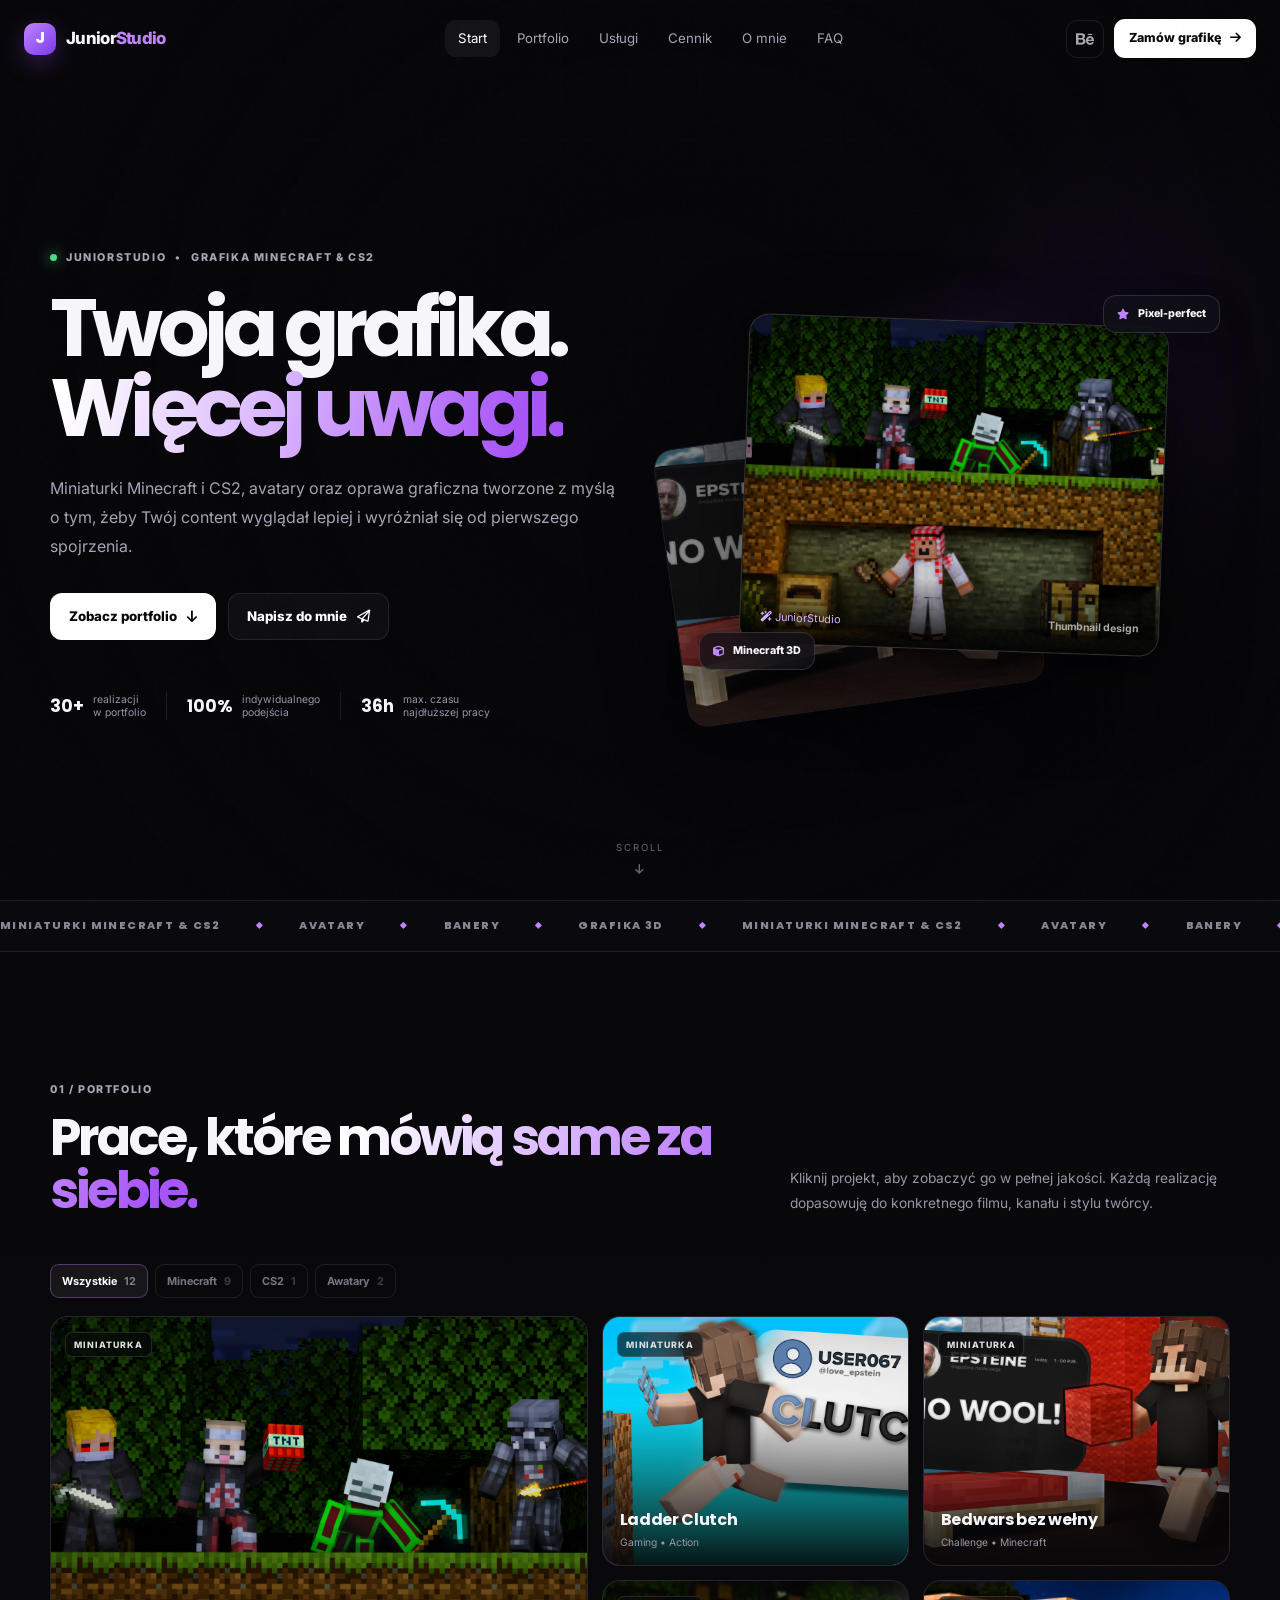
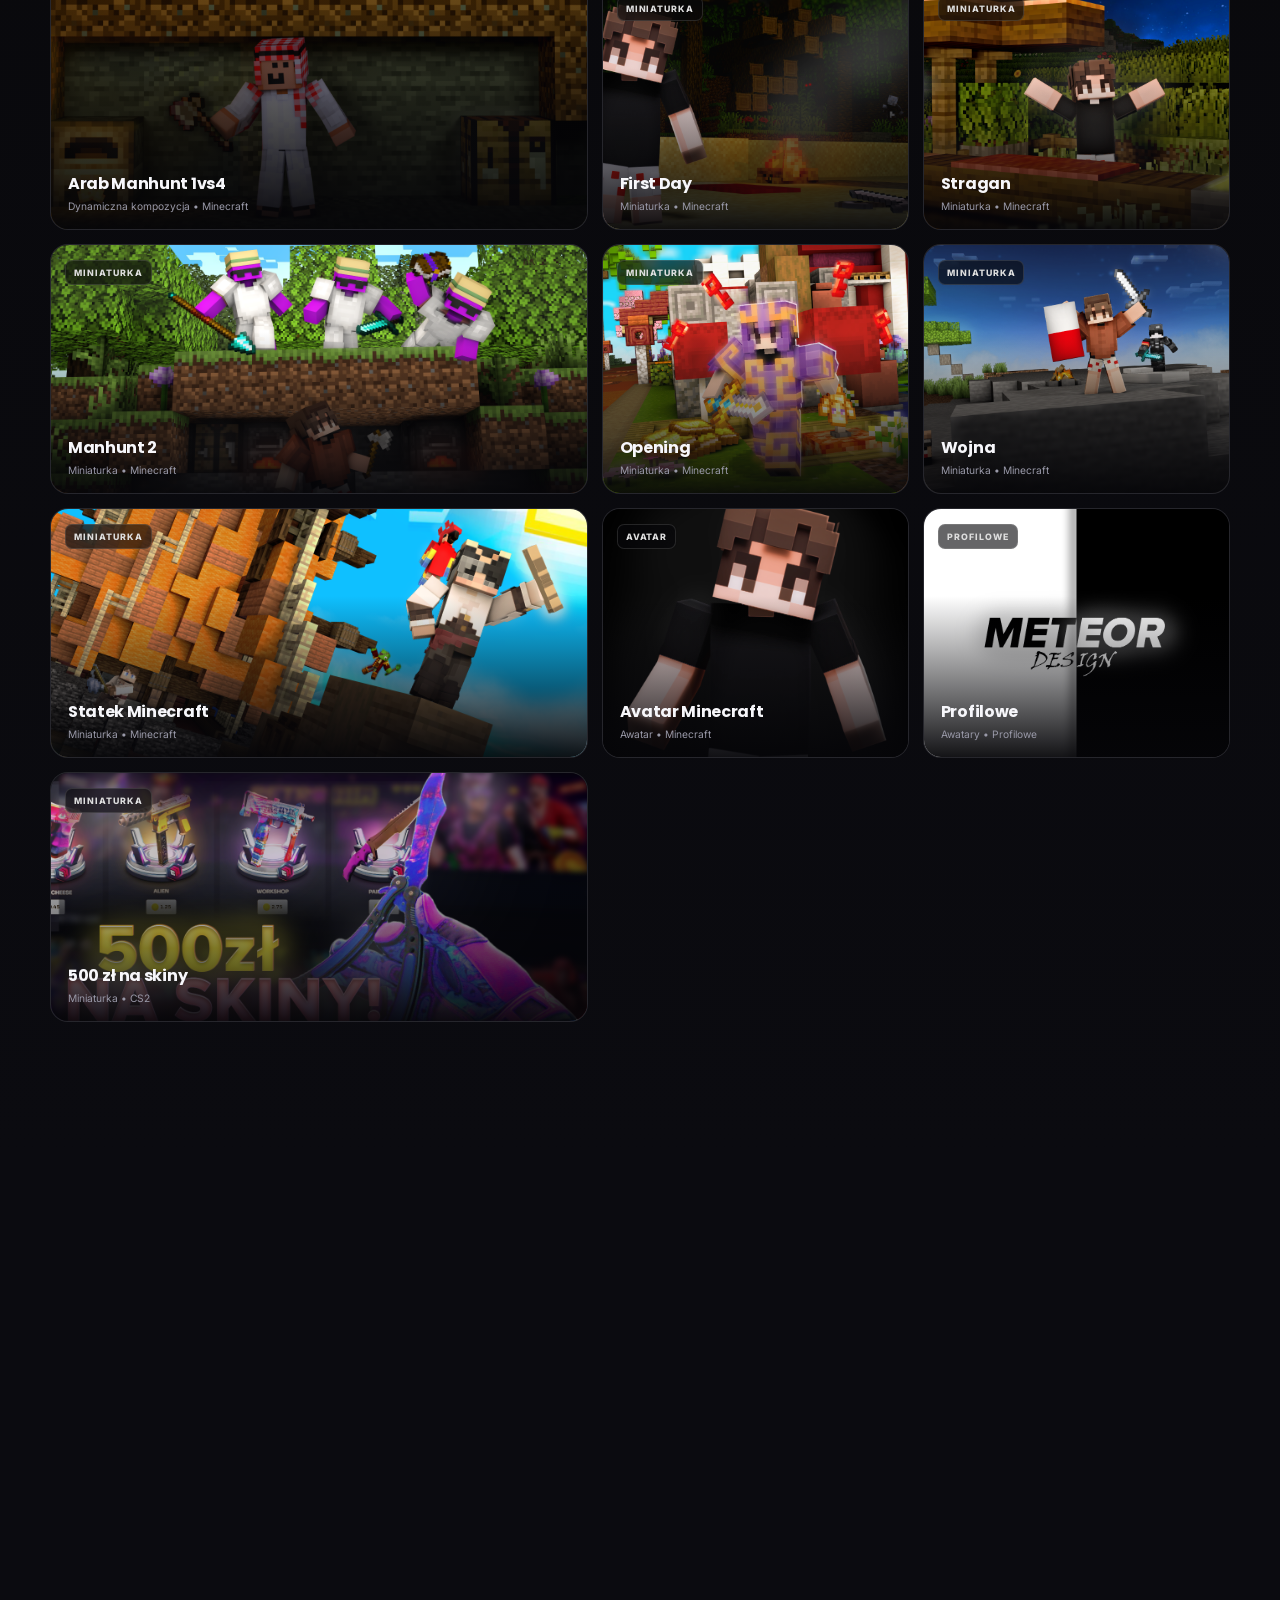
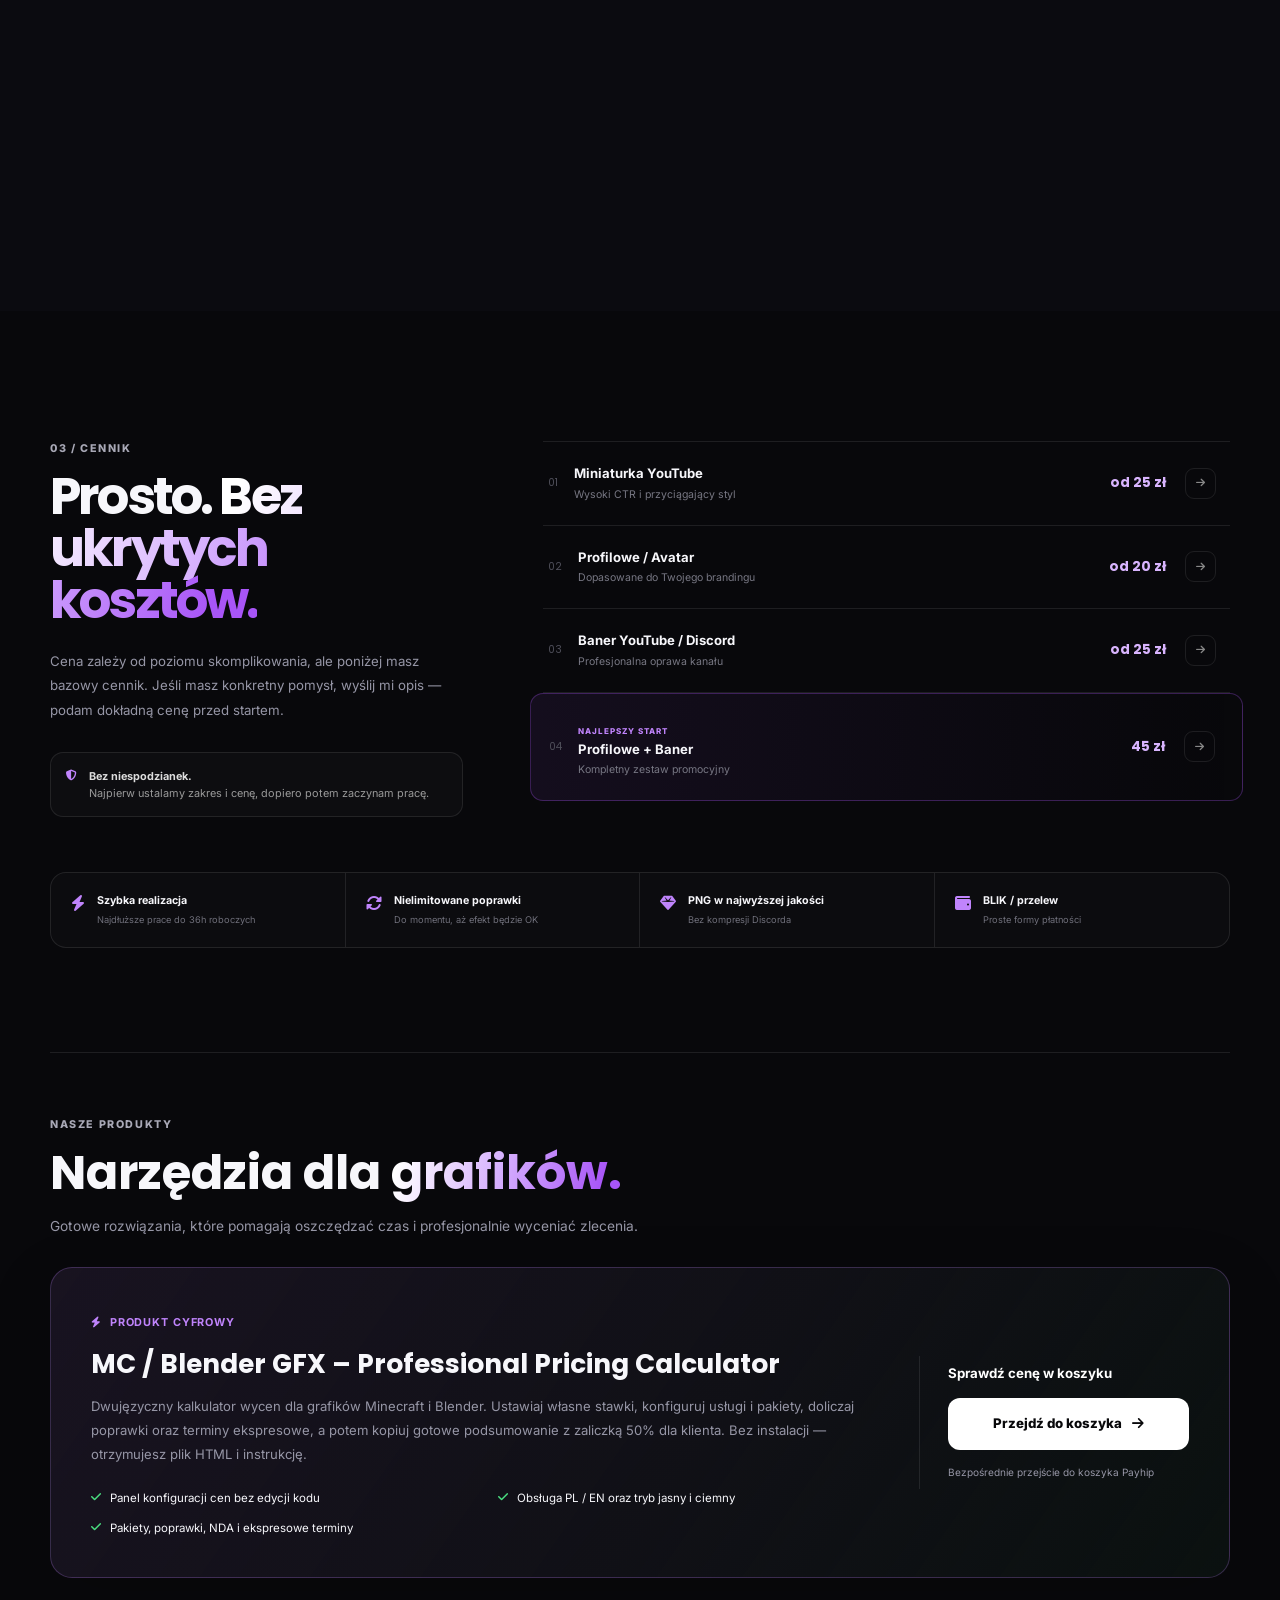
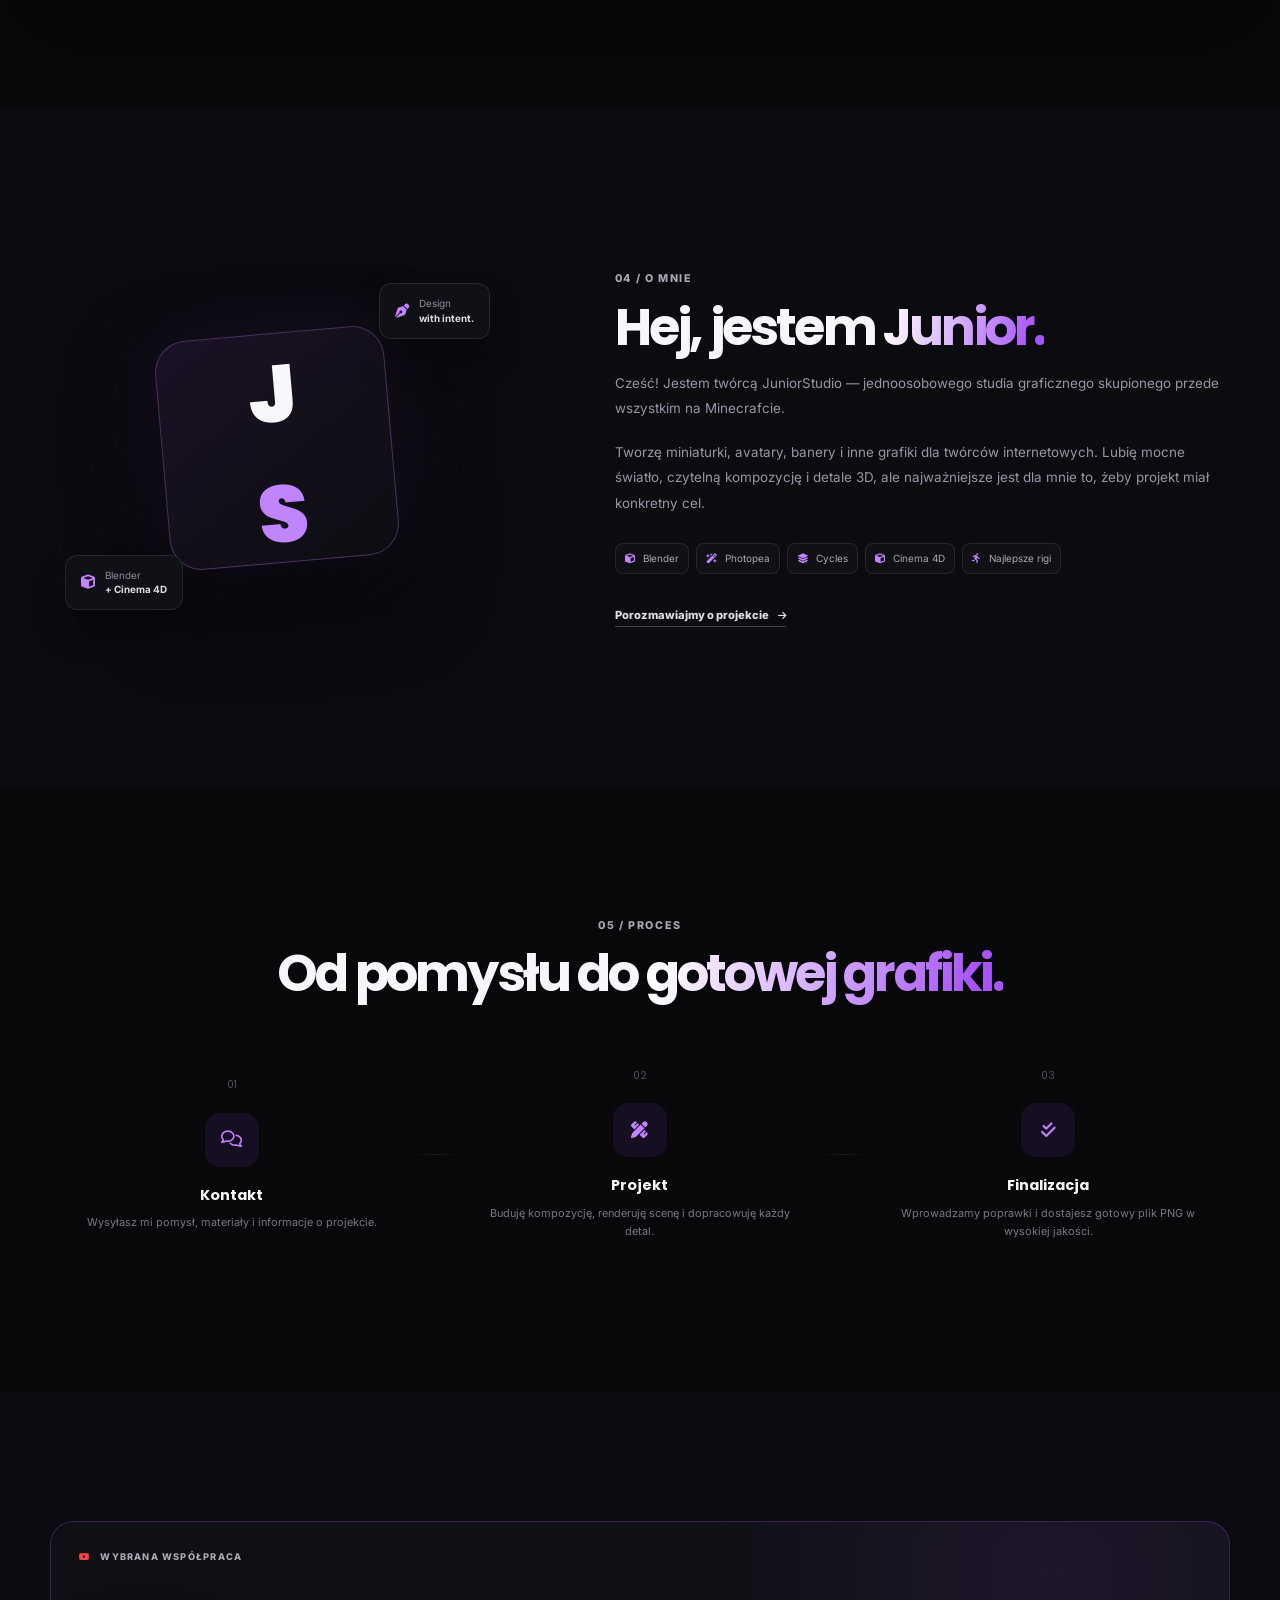
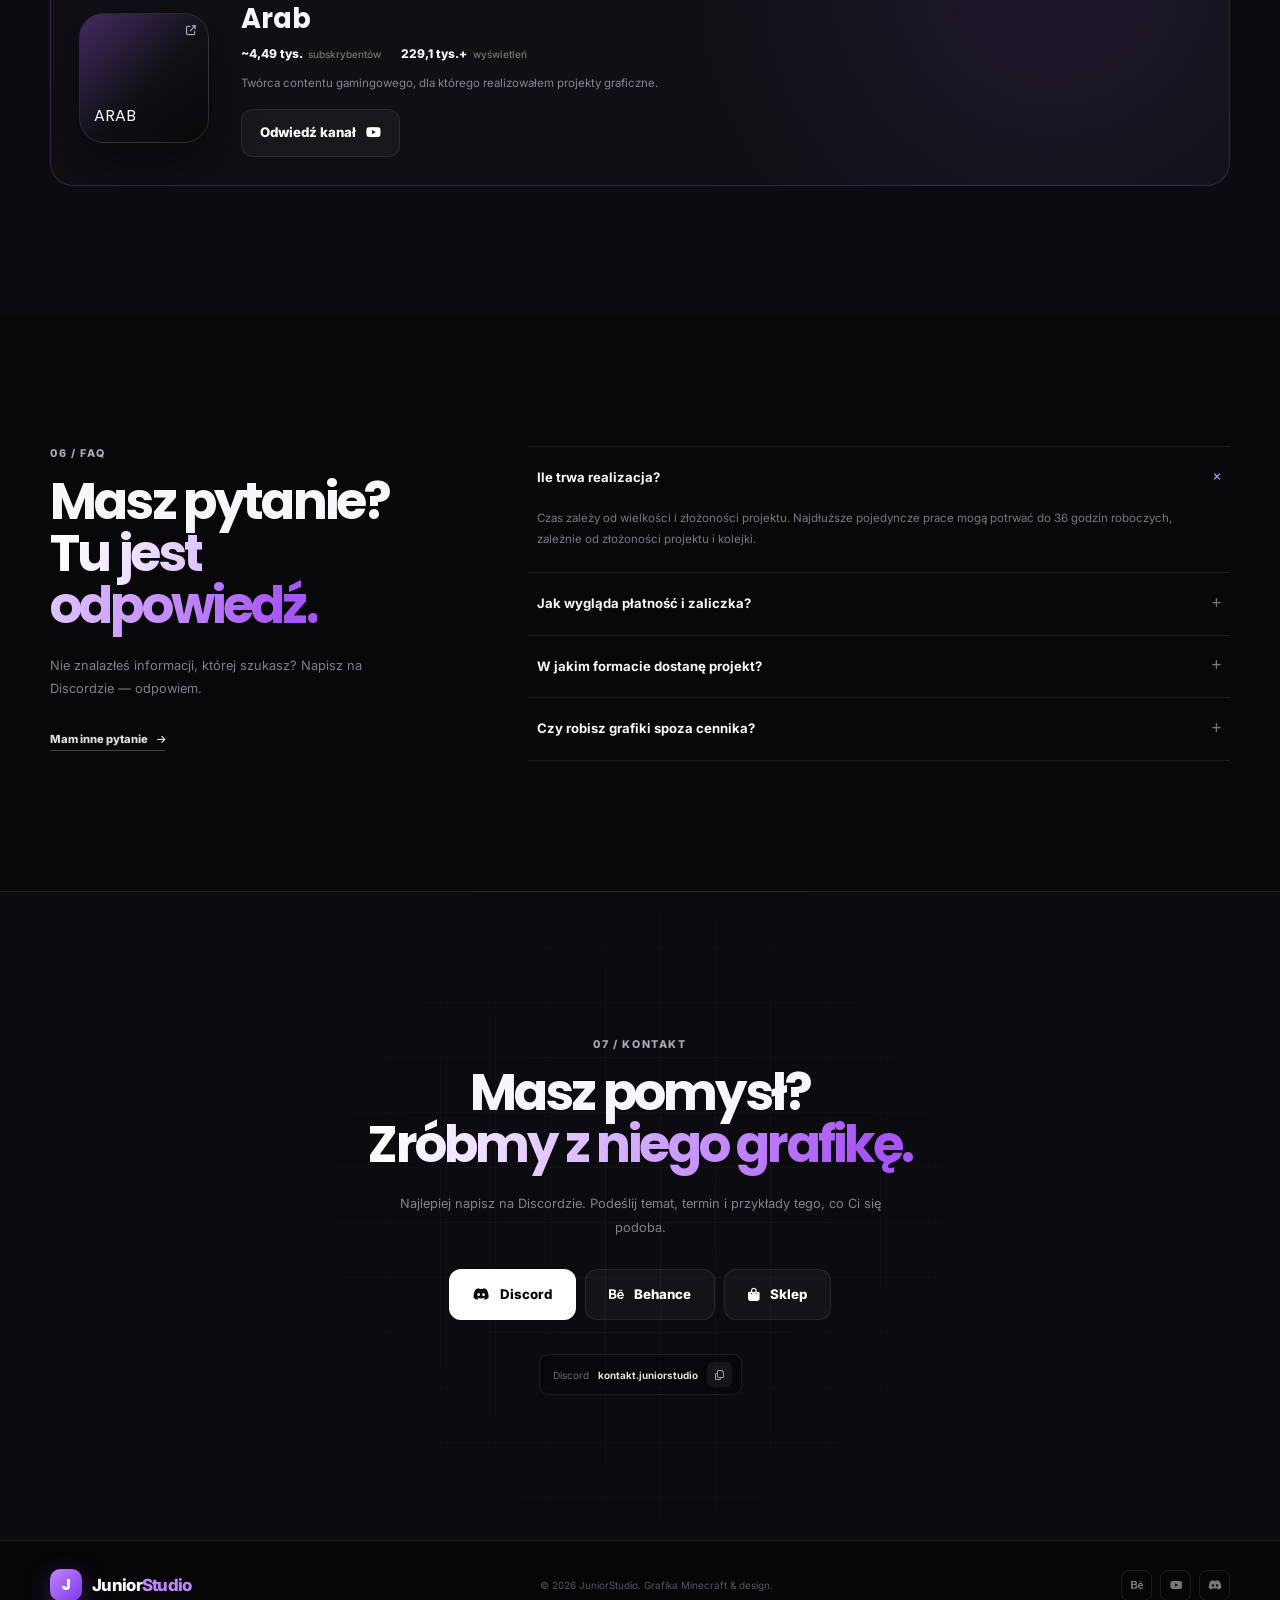
==== commit 2b0fd9cc: "Update index.html" ====
--- a/index.html
+++ b/index.html
@@ -400,7 +400,7 @@
                         </div>
                         <div class="collab-copy">
                             <h2>Arab</h2>
-                            <div class="collab-stats"><span>~3,77 tys. <small>subskrybentów</small></span><span>103,3 tys.+ <small>wyświetleń</small></span></div>
+                            <div class="collab-stats"><span>~4,49 tys. <small>subskrybentów</small></span><span>229,1 tys.+ <small>wyświetleń</small></span></div>
                             <p>Twórca contentu gamingowego, dla którego realizowałem projekty graficzne.</p>
                             <a href="https://www.youtube.com/@ArabbbYT" target="_blank" rel="noopener" class="btn btn-ghost">Odwiedź kanał <i class="fa-brands fa-youtube"></i></a>
                         </div>
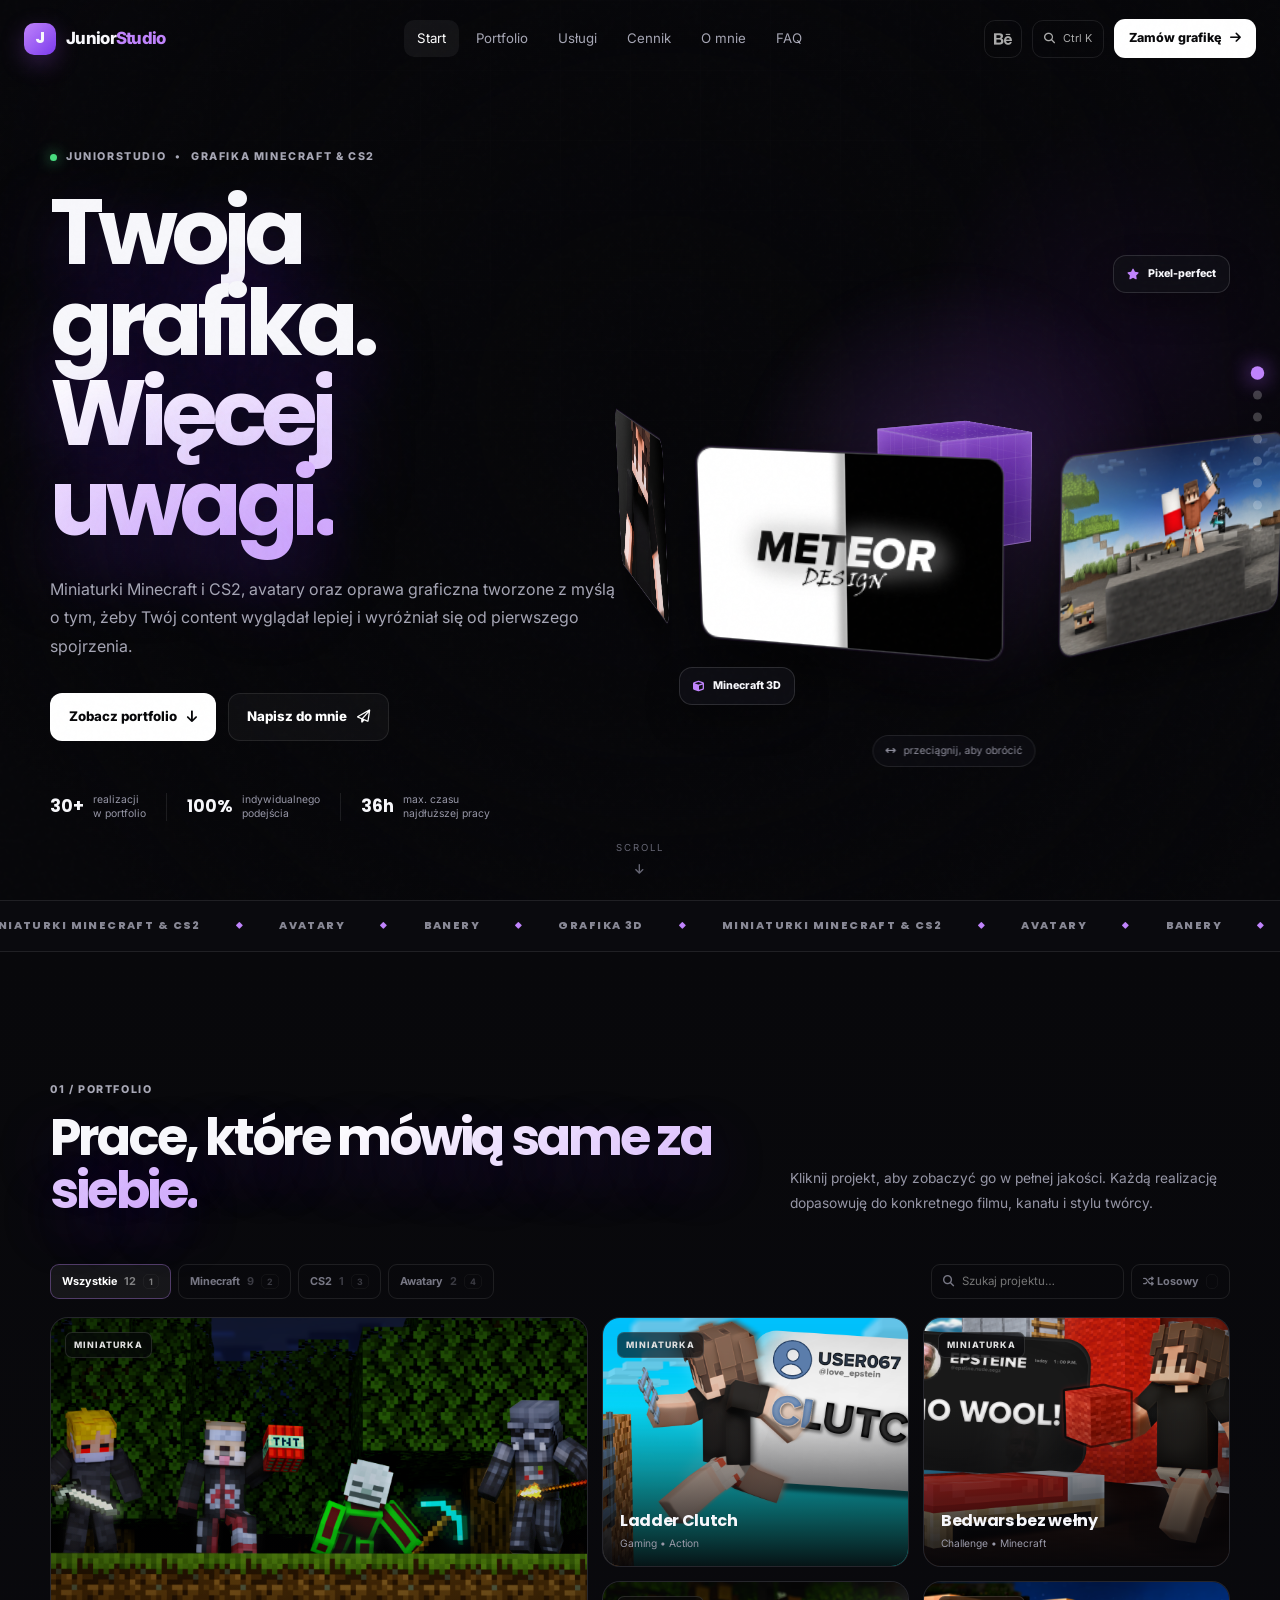
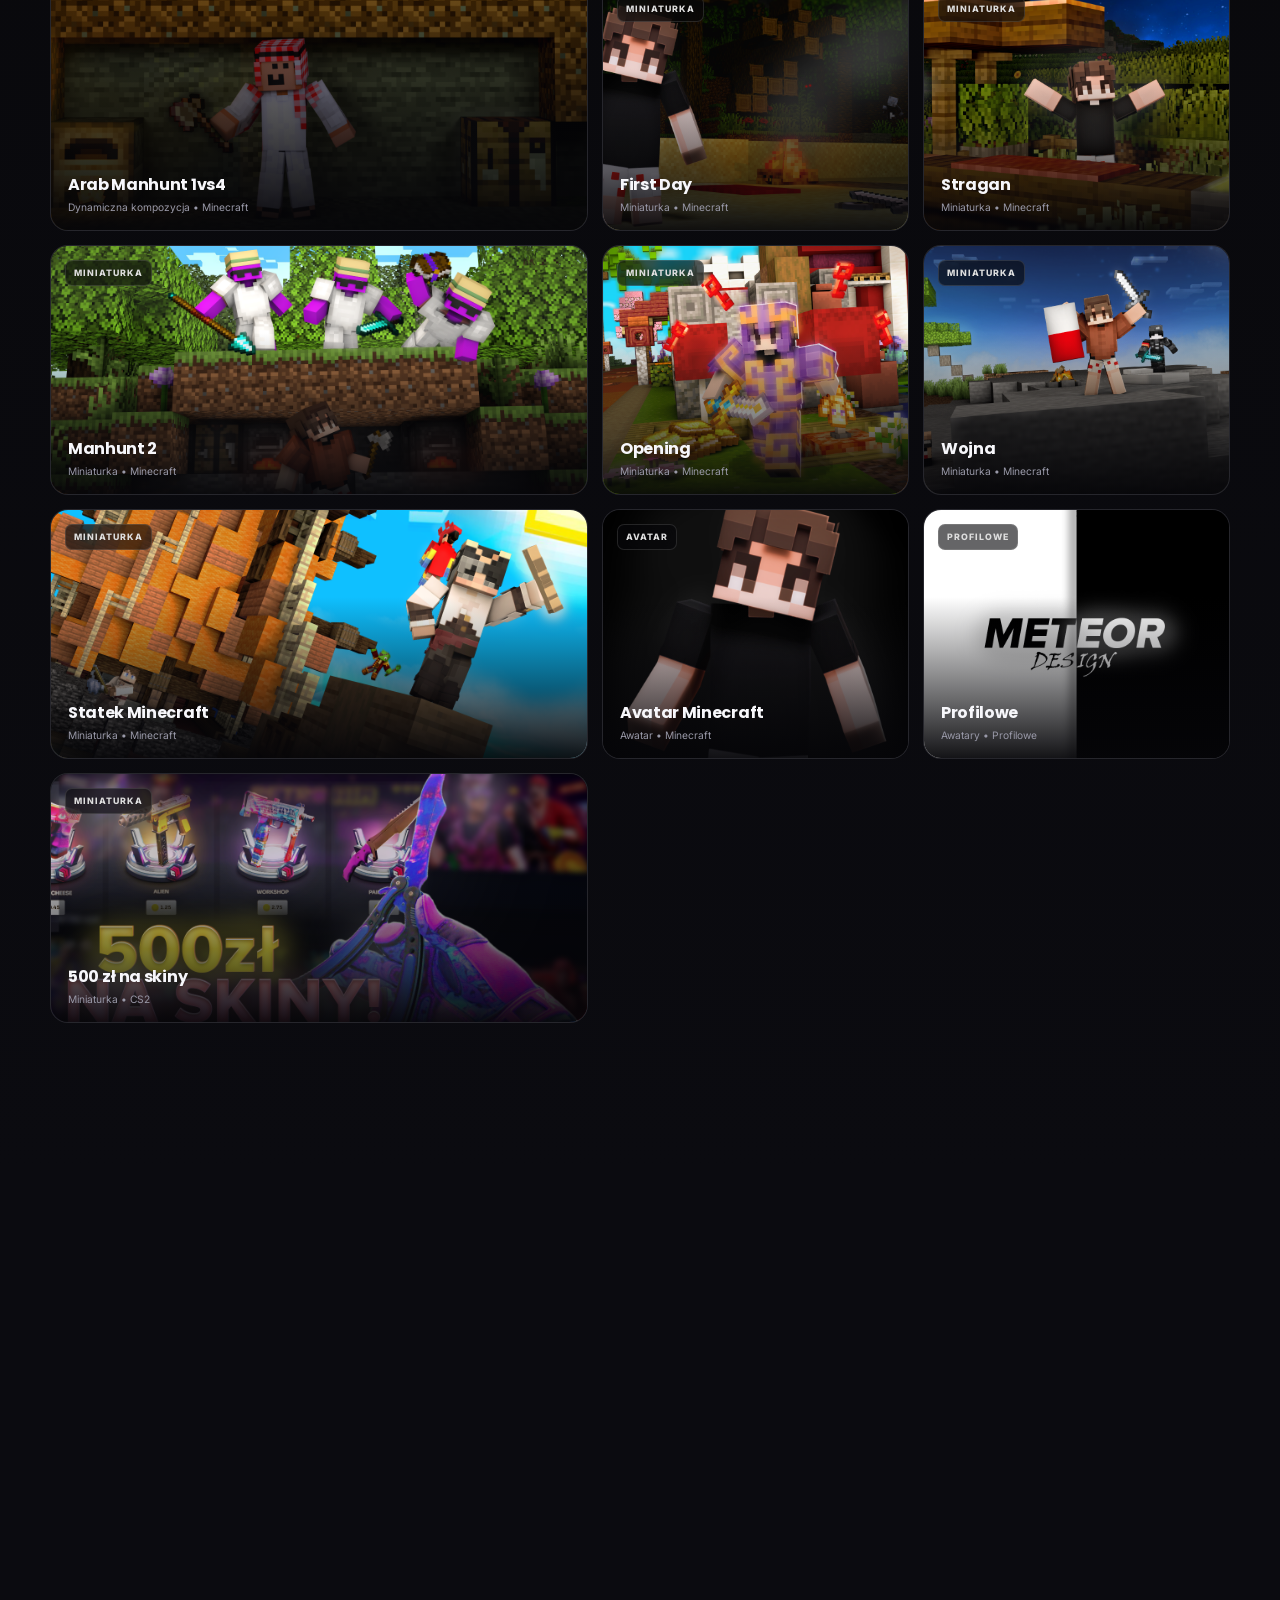
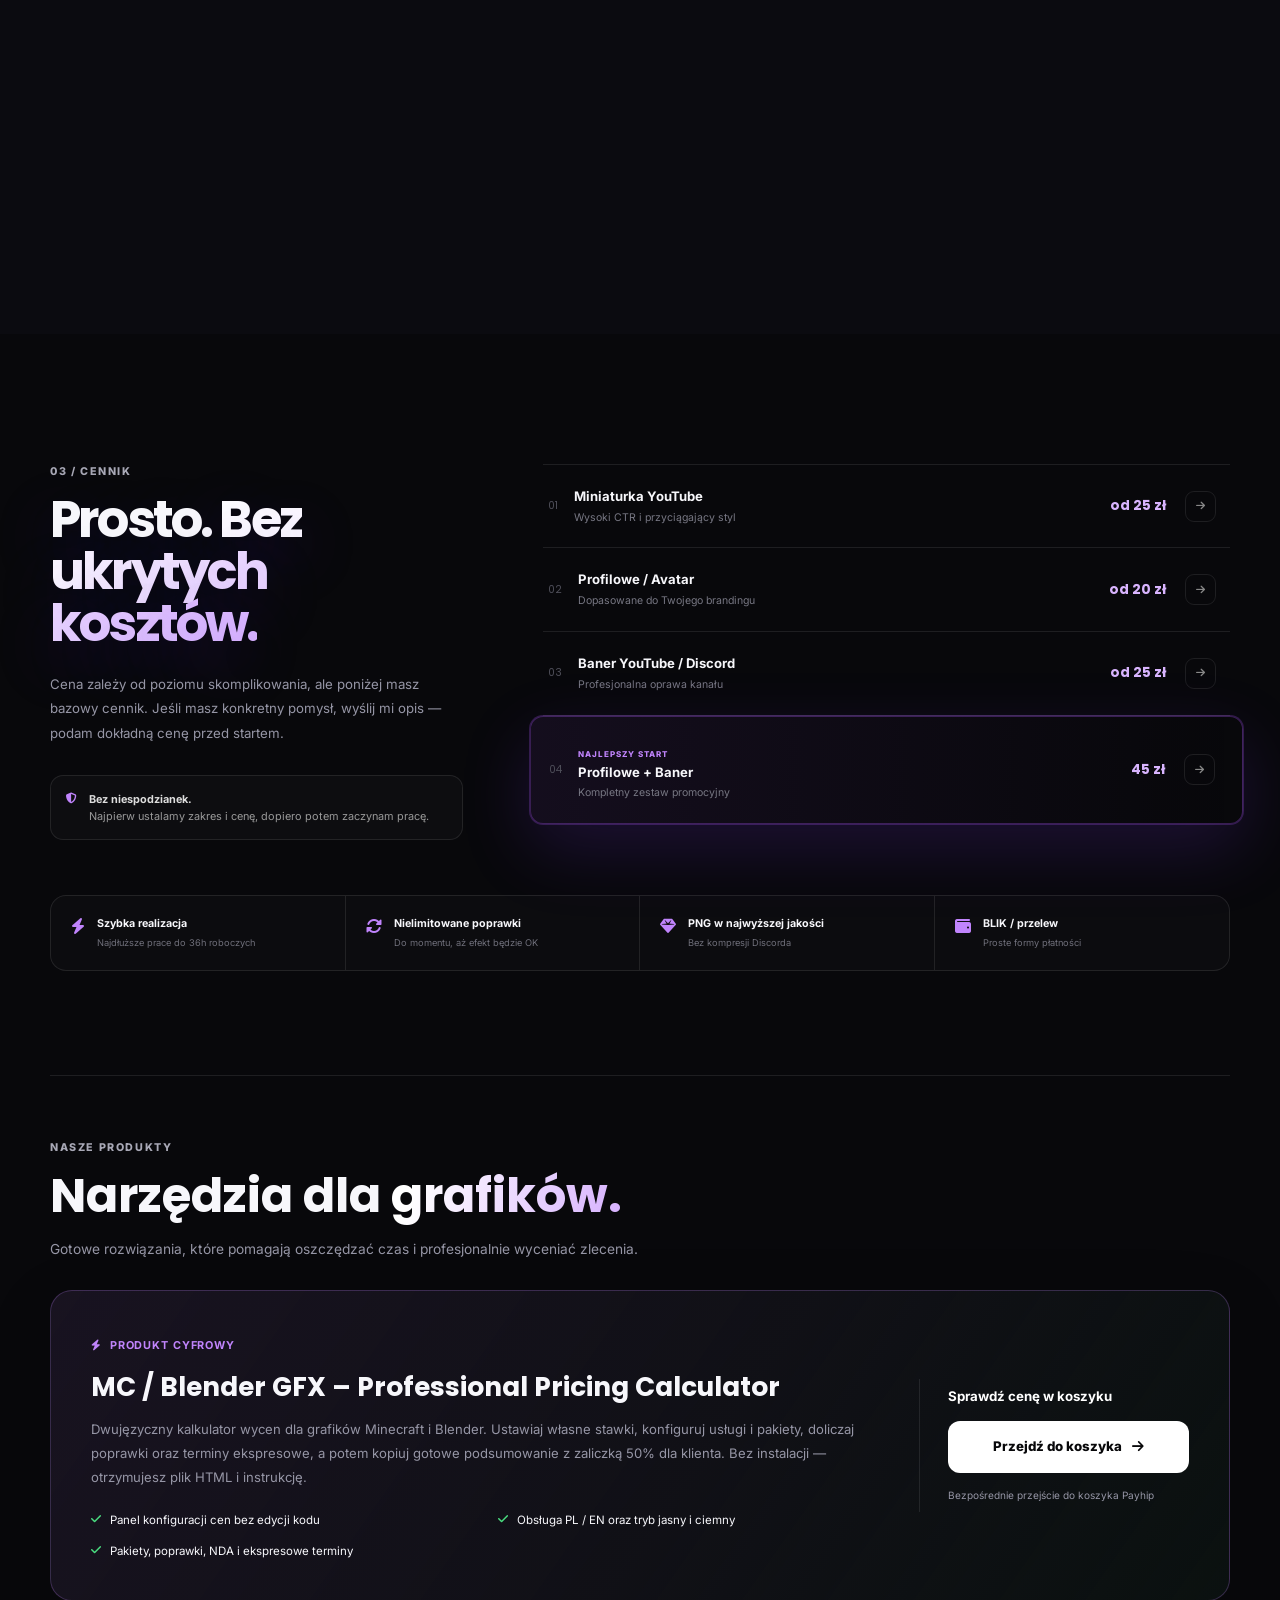
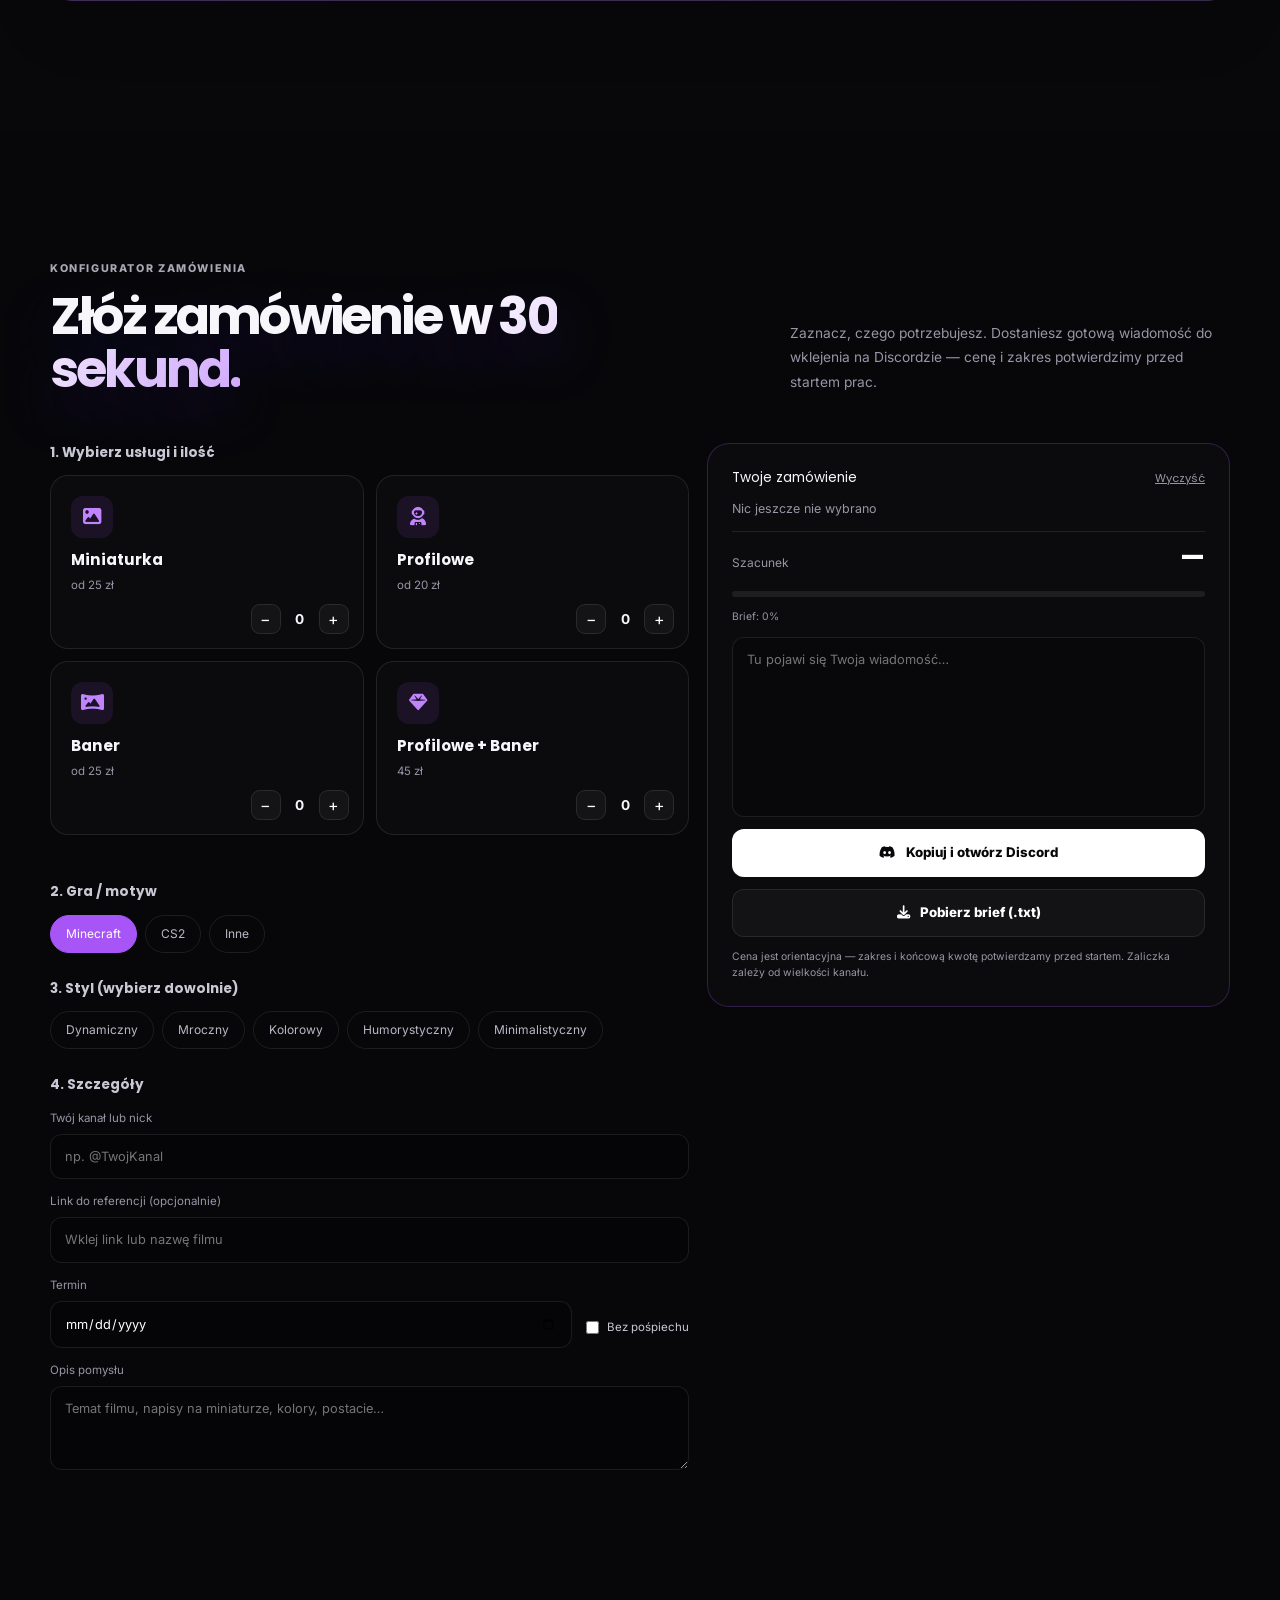
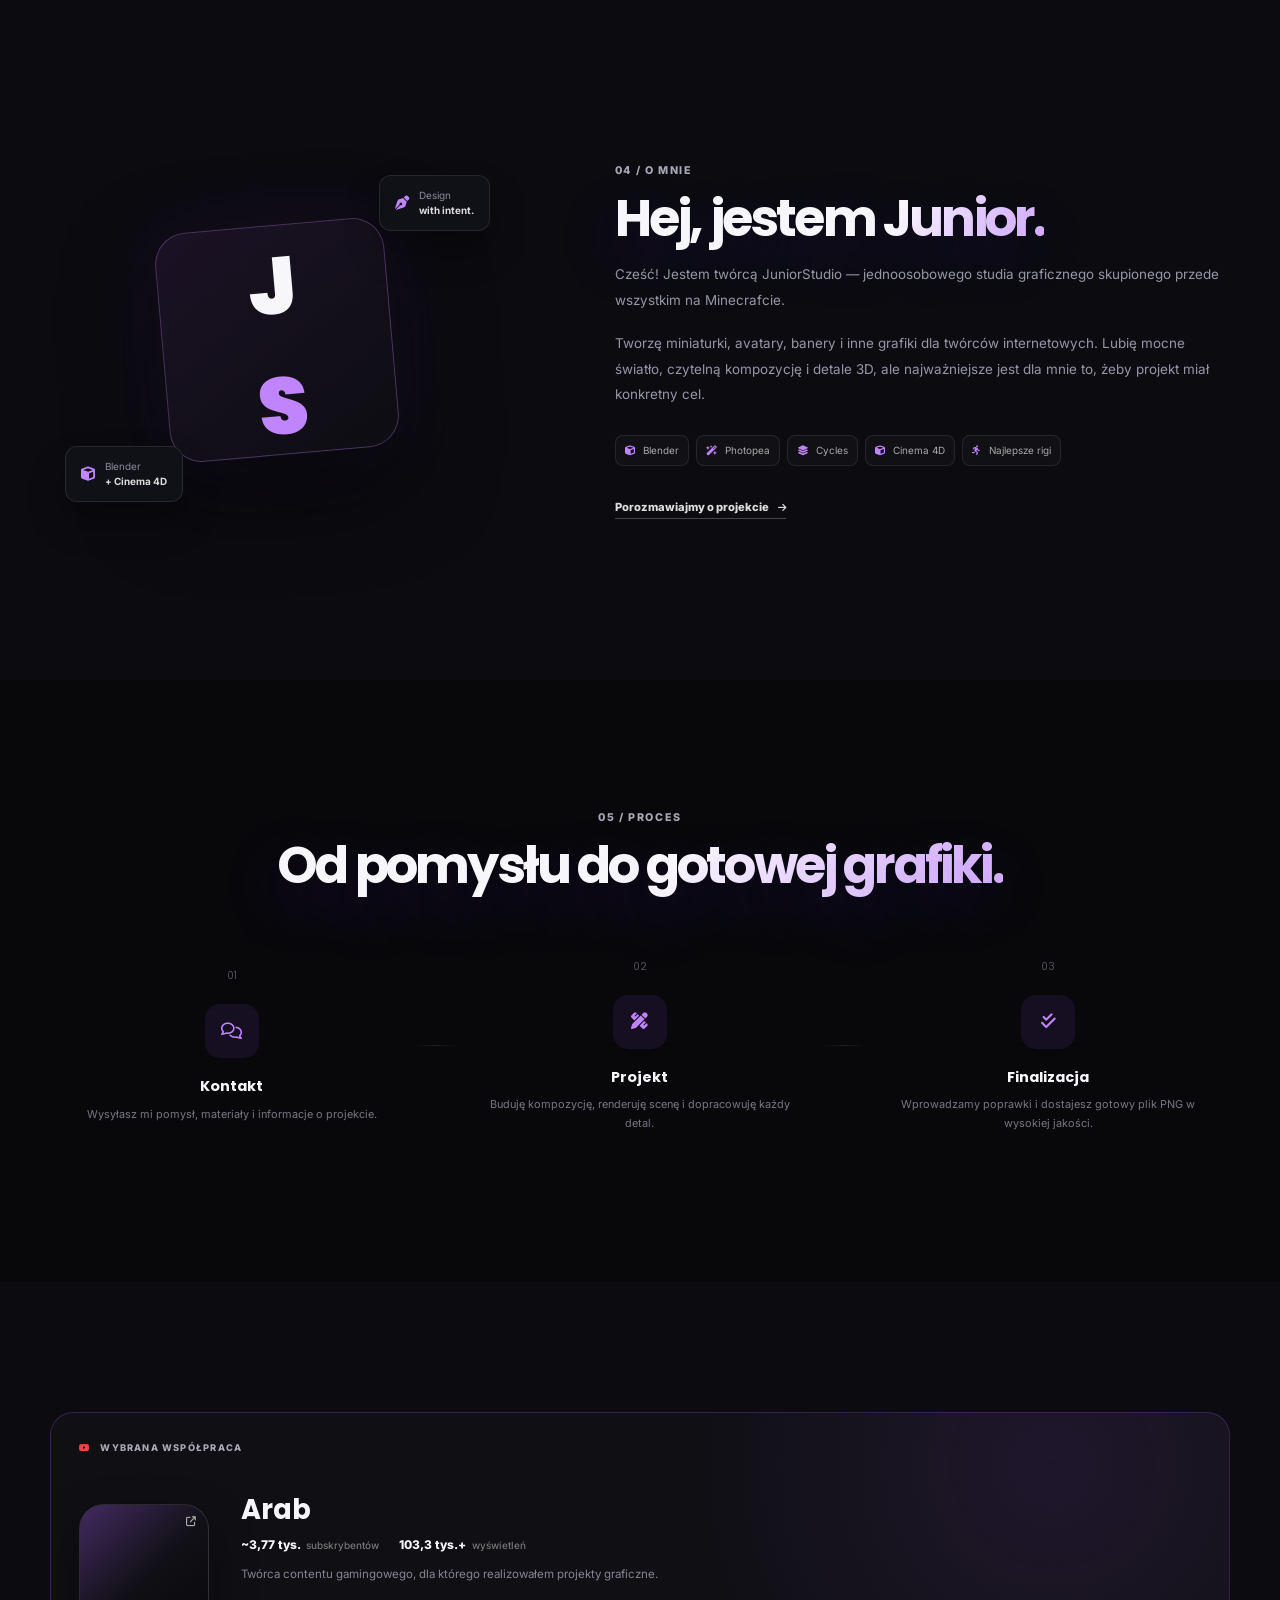
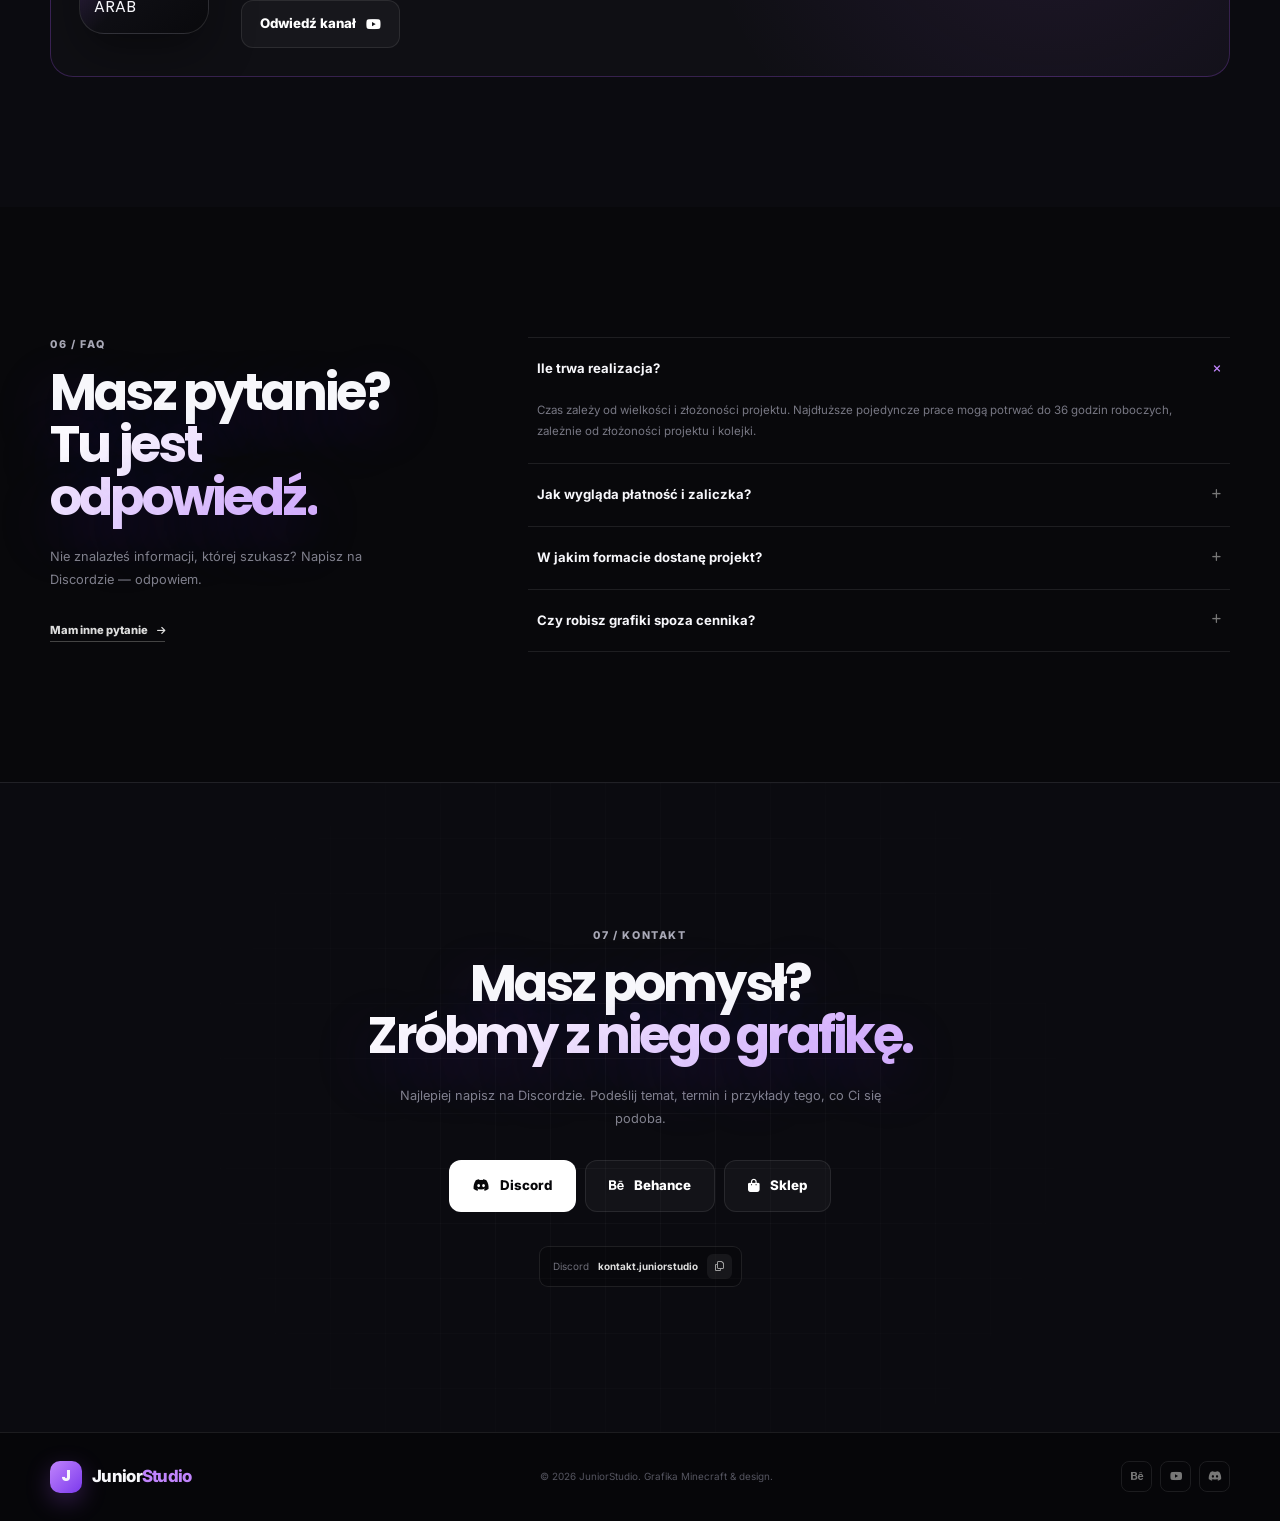
==== commit 1f97031f: "Update index.html" ====
--- a/index.html
+++ b/index.html
@@ -13,9 +13,13 @@
     <link href="https://fonts.googleapis.com/css2?family=Inter:wght@400;500;600;700;800;900&family=Poppins:wght@600;700;800&display=swap" rel="stylesheet">
     <link rel="stylesheet" href="https://cdnjs.cloudflare.com/ajax/libs/font-awesome/6.6.0/css/all.min.css">
     <link rel="stylesheet" href="style.css">
+    <link rel="stylesheet" href="enhance.css">
+    <link rel="stylesheet" href="agency.css">
 </head>
 <body>
 
+    <div class="loader" id="loader" aria-hidden="true"><div class="ld-panel top"></div><div class="ld-panel bot"></div><div class="ld-core"><div class="ld-cube"><b class="f1"></b><b class="f2"></b><b class="f3"></b><b class="f4"></b><b class="f5"></b><b class="f6"></b></div><div class="ld-count"><span id="ldNum">0</span>%</div><div class="ld-logo"><span class="ld-mark">J<i>S</i></span><span class="ld-word"></span><span class="ld-line"></span></div><div class="ld-skip">kliknij, aby pominąć</div></div></div>
+    <div class="progress" id="progress"></div>
     <div class="noise"></div>
     <div class="cursor-glow"></div>
 
@@ -38,7 +42,7 @@
             <a href="https://www.behance.net/juniorstudio_pl" target="_blank" rel="noopener" class="header-social" aria-label="Behance">
                 <i class="fa-brands fa-behance"></i>
             </a>
-            <a href="#kontakt" class="header-cta">Zamów grafikę <i class="fa-solid fa-arrow-right"></i></a>
+            <a href="#konfigurator" class="header-cta">Zamów grafikę <i class="fa-solid fa-arrow-right"></i></a>
             <button class="menu-toggle" id="menuToggle" aria-label="Otwórz menu" aria-expanded="false">
                 <span></span><span></span><span></span>
             </button>
@@ -82,20 +86,12 @@
                     </div>
                 </div>
 
-                <div class="hero-visual reveal reveal-delay">
+                <div id="heroStage" class="hero-visual reveal reveal-delay">
                     <div class="visual-glow"></div>
-                    <div class="visual-card visual-back">
-                        <img src="welna.png" alt="Projekt Minecraft Bedwars" loading="lazy">
-                    </div>
-                    <div class="visual-card visual-main">
-                        <img src="manhunt.png" alt="Miniaturka Minecraft Manhunt" fetchpriority="high">
-                        <div class="visual-overlay">
-                            <span><i class="fa-solid fa-wand-magic-sparkles"></i> JuniorStudio</span>
-                            <b>Thumbnail design</b>
-                        </div>
-                    </div>
+                    <div class="ring3d" id="ring3d"><div class="cube"><b class="f1"></b><b class="f2"></b><b class="f3"></b><b class="f4"></b><b class="f5"></b><b class="f6"></b></div><button class="ring-card" style="--i:0" data-image="wojna.png" aria-label="Podgląd: Wojna"><img src="wojna.png" alt="Wojna" draggable="false"></button><button class="ring-card" style="--i:1" data-image="opening.png" aria-label="Podgląd: Opening"><img src="opening.png" alt="Opening" draggable="false"></button><button class="ring-card" style="--i:2" data-image="manhunt2.png" aria-label="Podgląd: Manhunt 2"><img src="manhunt2.png" alt="Manhunt 2" draggable="false"></button><button class="ring-card" style="--i:3" data-image="statek.png" aria-label="Podgląd: Statek Minecraft"><img src="statek.png" alt="Statek Minecraft" draggable="false"></button><button class="ring-card" style="--i:4" data-image="cs1.png" aria-label="Podgląd: 500 zł na skiny"><img src="cs1.png" alt="500 zł na skiny" draggable="false"></button><button class="ring-card" style="--i:5" data-image="awatar1.png" aria-label="Podgląd: Avatar Minecraft"><img src="awatar1.png" alt="Avatar Minecraft" draggable="false"></button><button class="ring-card" style="--i:6" data-image="profilowe1.png" aria-label="Podgląd: Profilowe"><img src="profilowe1.png" alt="Profilowe" draggable="false"></button></div>
                     <div class="floating-chip chip-top"><i class="fa-solid fa-star"></i><span>Pixel-perfect</span></div>
                     <div class="floating-chip chip-bottom"><i class="fa-solid fa-cube"></i><span>Minecraft 3D</span></div>
+                <div class="drag-hint"><i class="fa-solid fa-arrows-left-right"></i> przeciągnij, aby obrócić</div>
                 </div>
             </div>
 
@@ -342,6 +338,48 @@
                         </div>
                         <div class="product-card-action"><span class="product-price">Sprawdź cenę w koszyku</span><a class="btn btn-primary" href="https://payhip.com/buy?s=1&amp;cart_links%5B%5D=y96tN&amp;qty%5By96tN%5D=1&amp;pwyw%5By96tN%5D=0.00" target="_blank" rel="noopener noreferrer">Przejdź do koszyka <i class="fa-solid fa-arrow-right"></i></a><small>Bezpośrednie przejście do koszyka Payhip</small></div>
                     </article>
+                </div>
+            </div>
+        </section>
+
+        <section class="section calc-section" id="konfigurator">
+            <div class="container">
+                <div class="section-heading reveal">
+                    <div><div class="section-kicker">konfigurator zamówienia</div><h2>Złóż zamówienie <span class="gradient-text">w 30 sekund.</span></h2></div>
+                    <p>Zaznacz, czego potrzebujesz. Dostaniesz gotową wiadomość do wklejenia na Discordzie — cenę i zakres potwierdzimy przed startem prac.</p>
+                </div>
+                <div class="calc reveal" id="calc">
+                    <div class="calc-main">
+                        <div class="calc-step"><h3>1. Wybierz usługi i ilość</h3>
+                            <div class="calc-slots">
+                                <div class="slot" data-k="thumb" data-price="25" data-name="Miniaturka YouTube"><button type="button" class="slot-body"><i class="fa-solid fa-image"></i><b>Miniaturka</b><small>od 25 zł</small></button><div class="qty"><button type="button" data-d="-1" aria-label="Mniej: Miniaturka">−</button><output>0</output><button type="button" data-d="1" aria-label="Więcej: Miniaturka">+</button></div></div>
+                                <div class="slot" data-k="avatar" data-price="20" data-name="Profilowe / Avatar"><button type="button" class="slot-body"><i class="fa-solid fa-user-astronaut"></i><b>Profilowe</b><small>od 20 zł</small></button><div class="qty"><button type="button" data-d="-1" aria-label="Mniej: Profilowe">−</button><output>0</output><button type="button" data-d="1" aria-label="Więcej: Profilowe">+</button></div></div>
+                                <div class="slot" data-k="banner" data-price="25" data-name="Baner YouTube / Discord"><button type="button" class="slot-body"><i class="fa-solid fa-panorama"></i><b>Baner</b><small>od 25 zł</small></button><div class="qty"><button type="button" data-d="-1" aria-label="Mniej: Baner">−</button><output>0</output><button type="button" data-d="1" aria-label="Więcej: Baner">+</button></div></div>
+                                <div class="slot" data-k="pack" data-price="45" data-name="Pakiet Profilowe + Baner"><button type="button" class="slot-body"><i class="fa-solid fa-gem"></i><b>Profilowe + Baner</b><small>45 zł</small></button><div class="qty"><button type="button" data-d="-1" aria-label="Mniej: Profilowe + Baner">−</button><output>0</output><button type="button" data-d="1" aria-label="Więcej: Profilowe + Baner">+</button></div></div>
+                            </div>
+                            <p class="calc-hint" id="calcHint"></p>
+                        </div>
+                        <div class="calc-step"><h3>2. Gra / motyw</h3><div class="chips"><label class="chip"><input type="radio" name="game" value="Minecraft" checked><span>Minecraft</span></label><label class="chip"><input type="radio" name="game" value="CS2"><span>CS2</span></label><label class="chip"><input type="radio" name="game" value="Inne"><span>Inne</span></label></div></div>
+                        <div class="calc-step"><h3>3. Styl (wybierz dowolnie)</h3><div class="chips"><label class="chip"><input type="checkbox" name="style" value="Dynamiczny"><span>Dynamiczny</span></label><label class="chip"><input type="checkbox" name="style" value="Mroczny"><span>Mroczny</span></label><label class="chip"><input type="checkbox" name="style" value="Kolorowy"><span>Kolorowy</span></label><label class="chip"><input type="checkbox" name="style" value="Humorystyczny"><span>Humorystyczny</span></label><label class="chip"><input type="checkbox" name="style" value="Minimalistyczny"><span>Minimalistyczny</span></label></div></div>
+                        <div class="calc-step calc-fields">
+                            <h3>4. Szczegóły</h3>
+                            <label>Twój kanał lub nick<input id="fNick" type="text" placeholder="np. @TwojKanal"></label>
+                            <label>Link do referencji (opcjonalnie)<input id="fRef" type="text" placeholder="Wklej link lub nazwę filmu"></label>
+                            <div class="calc-row"><label>Termin<input id="fDate" type="date"></label><label class="chk"><input id="fRelax" type="checkbox"> Bez pośpiechu</label></div>
+                            <label>Opis pomysłu<textarea id="fDesc" rows="3" placeholder="Temat filmu, napisy na miniaturze, kolory, postacie…"></textarea></label>
+                        </div>
+                    </div>
+                    <div class="calc-panel">
+                        <div class="calc-top"><span>Twoje zamówienie</span><button type="button" class="calc-reset" id="calcReset">Wyczyść</button></div>
+                        <ul class="calc-lines" id="calcLines"></ul>
+                        <div class="calc-total"><span>Szacunek</span><strong id="calcTotal">—</strong></div>
+                        <div class="calc-prog" title="Kompletność briefu"><i id="calcProg"></i></div>
+                        <small class="calc-prog-label" id="calcProgLabel">Brief: 0%</small>
+                        <textarea id="calcOut" rows="8" readonly placeholder="Tu pojawi się Twoja wiadomość…"></textarea>
+                        <button class="btn btn-primary" id="calcCopy" type="button"><i class="fa-brands fa-discord"></i> Kopiuj i otwórz Discord</button>
+                        <button class="btn btn-ghost" id="calcDl" type="button"><i class="fa-solid fa-download"></i> Pobierz brief (.txt)</button>
+                        <small class="calc-note">Cena jest orientacyjna — zakres i końcową kwotę potwierdzamy przed startem. Zaliczka zależy od wielkości kanału.</small>
+                    </div>
                 </div>
             </div>
         </section>
@@ -400,7 +438,7 @@
                         </div>
                         <div class="collab-copy">
                             <h2>Arab</h2>
-                            <div class="collab-stats"><span>~4,49 tys. <small>subskrybentów</small></span><span>229,1 tys.+ <small>wyświetleń</small></span></div>
+                            <div class="collab-stats"><span>~3,77 tys. <small>subskrybentów</small></span><span>103,3 tys.+ <small>wyświetleń</small></span></div>
                             <p>Twórca contentu gamingowego, dla którego realizowałem projekty graficzne.</p>
                             <a href="https://www.youtube.com/@ArabbbYT" target="_blank" rel="noopener" class="btn btn-ghost">Odwiedź kanał <i class="fa-brands fa-youtube"></i></a>
                         </div>
@@ -469,5 +507,8 @@
 
     <div class="toast" id="toast"><i class="fa-solid fa-check"></i><span>Skopiowano!</span></div>
     <script src="script.js"></script>
+    <script src="extras.js"></script>
+    <script src="agency.js"></script>
+    <script src="konfigurator.js"></script>
 </body>
 </html>
--- a/enhance.css
+++ b/enhance.css
@@ -0,0 +1,51 @@
+/* JuniorStudio v6 — nowe funkcje i animacje na bazie designu v4 (ładowane po style.css) */
+.progress{position:fixed;top:0;left:0;height:3px;width:0;z-index:2000;background:linear-gradient(90deg,var(--purple-deep),var(--purple-light),var(--cyan))}
+img.broken{display:none}
+.portfolio-item:has(img.broken){background:linear-gradient(135deg,#1b1228,#0f0f15)}
+/* intro */
+.loader{position:fixed;inset:0;z-index:5000;display:grid;place-items:center;background:var(--bg);animation:loaderOut .5s 1.1s forwards}
+.loader .logo-mark{width:64px;height:64px;font-size:1.8rem;border-radius:18px;animation:loaderPulse 1s var(--ease)}
+@keyframes loaderPulse{0%{transform:scale(.5) rotate(-12deg);opacity:0}60%{transform:scale(1.1) rotate(3deg);opacity:1}100%{transform:none}}
+@keyframes loaderOut{to{opacity:0;visibility:hidden}}
+/* animacje tekstu i tła */
+.gradient-text{background-size:220% auto;animation:shine 6s linear infinite}
+@keyframes shine{to{background-position:220% center}}
+.hero-orb-one{animation:drift 14s ease-in-out infinite}.hero-orb-two{animation:drift 18s ease-in-out infinite reverse}
+@keyframes drift{50%{transform:translate(-30px,25px) scale(1.08)}}
+.floating-chip{animation:floaty 5s ease-in-out infinite}.chip-bottom{animation-delay:-2.5s}
+@keyframes floaty{50%{transform:translateY(-9px)}}
+.marquee-section:hover .marquee-track{animation-play-state:paused}
+.hero-visual .visual-main,.hero-visual .visual-back{transition:transform .25s var(--ease)}
+/* spotlight na kartach */
+.service-card:after,.portfolio-item:after,.price-row:after{content:"";position:absolute;inset:0;pointer-events:none;opacity:0;transition:opacity .3s;background:radial-gradient(320px circle at var(--mx,50%) var(--my,50%),rgba(168,85,247,.18),transparent 60%)}
+.service-card:hover:after,.portfolio-item:hover:after,.price-row:hover:after{opacity:1}
+.price-row{position:relative}
+.portfolio-item:not(.hidden){animation:pop .5s var(--ease) both}
+@keyframes pop{from{opacity:0;transform:scale(.94) translateY(12px)}}
+.filter-btn:after{content:attr(data-key);margin-left:7px;padding:1px 5px;border:1px solid var(--line);border-radius:5px;font-size:.55rem;opacity:.45}
+/* konfigurator */
+.calc{display:grid;grid-template-columns:1.1fr .9fr;gap:18px;align-items:start}
+.calc-slots{display:grid;grid-template-columns:1fr 1fr;gap:12px}
+.slot{display:block;cursor:pointer}.slot input{position:absolute;opacity:0}
+.slot span{display:flex;flex-direction:column;gap:5px;min-height:150px;padding:22px;border:1px solid var(--line);border-radius:18px;background:rgba(255,255,255,.02);transition:.3s var(--ease)}
+.slot i{font-size:1.15rem;color:var(--purple-light);margin-bottom:auto;width:42px;height:42px;display:grid;place-items:center;border-radius:12px;background:rgba(168,85,247,.1)}
+.slot b{font-family:Poppins;font-size:.95rem}.slot small{color:var(--muted);font-size:.72rem}
+.slot:hover span{transform:translateY(-4px);border-color:rgba(168,85,247,.4)}
+.slot input:focus-visible+span{outline:2px solid var(--cyan);outline-offset:3px}
+.slot input:checked+span{border-color:var(--purple);background:linear-gradient(145deg,rgba(168,85,247,.2),rgba(168,85,247,.04));box-shadow:0 18px 45px rgba(124,58,237,.2)}
+.slot input:checked+span i{background:var(--purple);color:#fff}
+.calc-panel{display:flex;flex-direction:column;gap:12px;padding:24px;border:1px solid rgba(168,85,247,.25);border-radius:22px;background:rgba(255,255,255,.02)}
+.calc-panel label{font-size:.72rem;color:var(--muted)}
+.calc-panel input,.calc-panel textarea{width:100%;padding:12px 14px;background:rgba(0,0,0,.25);border:1px solid var(--line);border-radius:12px;color:#fff;font:inherit;font-size:.8rem;resize:none}
+.calc-panel input:focus,.calc-panel textarea:focus{outline:0;border-color:var(--purple)}
+.calc-total{display:flex;justify-content:space-between;align-items:baseline;padding-top:6px;border-top:1px solid var(--line);color:var(--muted);font-size:.75rem}
+.calc-total strong{font-family:Poppins;font-size:1.7rem;color:#fff}
+/* modal nav + wróć na górę */
+.modal-nav{position:fixed;top:50%;width:46px;height:46px;margin-top:-23px;z-index:3;border:1px solid var(--line);border-radius:14px;background:rgba(20,20,27,.8);backdrop-filter:blur(10px);color:#fff;cursor:pointer;transition:.25s}
+.modal-nav:hover{background:var(--purple-deep)}.modal-nav.prev{left:20px}.modal-nav.next{right:20px}
+.to-top{position:fixed;right:20px;bottom:20px;z-index:1500;width:46px;height:46px;border:0;border-radius:50%;color:#fff;cursor:pointer;display:grid;place-items:center;background:conic-gradient(var(--purple-light) var(--p,0%),rgba(255,255,255,.1) 0);opacity:0;transform:translateY(14px);pointer-events:none;transition:.3s var(--ease)}
+.to-top:before{content:"";position:absolute;inset:3px;border-radius:50%;background:#101017}.to-top i{position:relative;font-size:.8rem}
+.to-top.show{opacity:1;transform:none;pointer-events:auto}.toast{bottom:80px}
+@media(max-width:800px){.calc{grid-template-columns:1fr}.modal-nav{top:auto;bottom:16px;margin:0}}
+@media(max-width:560px){.calc-slots{gap:8px}.slot span{min-height:125px;padding:16px}}
+@media(prefers-reduced-motion:reduce){.gradient-text,.hero-orb,.floating-chip,.loader{animation:none}.loader{display:none}.portfolio-item:not(.hidden){animation:none}}
--- a/agency.css
+++ b/agency.css
@@ -0,0 +1,141 @@
+/* JuniorStudio v7 — warstwa "agency": scena 3D, głębia, kursor (po enhance.css) */
+/* HERO 3D */
+.hero-visual{perspective:1300px;height:600px;cursor:grab;touch-action:pan-y}.hero-visual:active{cursor:grabbing}
+.ring3d{position:relative;width:250px;height:156px;transform-style:preserve-3d;transform:rotateX(-10deg);will-change:transform}
+.ring-card{position:absolute;inset:0;padding:0;border:1px solid rgba(255,255,255,.18);border-radius:14px;overflow:hidden;background:#15151b;cursor:pointer;backface-visibility:hidden;
+transform:rotateY(calc(var(--i)*51.4286deg)) translateZ(310px);box-shadow:0 25px 60px rgba(0,0,0,.55),0 0 0 1px rgba(168,85,247,.12);transition:box-shadow .3s,border-color .3s}
+.ring-card:hover,.ring-card:focus-visible{border-color:var(--purple-light);box-shadow:0 25px 70px rgba(124,58,237,.55)}
+.ring-card img{display:block;width:100%;height:100%;object-fit:cover;pointer-events:none}
+.ring-card:after{content:"";position:absolute;inset:0;background:linear-gradient(115deg,rgba(255,255,255,.22),transparent 40%);pointer-events:none}
+.ring-card.broken{background:linear-gradient(135deg,#2a1745,#101017)}
+.cube{position:absolute;left:50%;top:50%;width:110px;height:110px;margin:-55px 0 0 -55px;transform-style:preserve-3d;animation:cubeSpin 16s linear infinite}
+.cube b{position:absolute;inset:0;border:1px solid rgba(216,180,254,.5);background:linear-gradient(145deg,rgba(168,85,247,.55),rgba(76,29,149,.75));
+box-shadow:inset 0 0 30px rgba(216,180,254,.25);background-image:linear-gradient(rgba(255,255,255,.08) 1px,transparent 1px),linear-gradient(90deg,rgba(255,255,255,.08) 1px,transparent 1px),linear-gradient(145deg,rgba(168,85,247,.55),rgba(76,29,149,.75));background-size:22px 22px,22px 22px,auto}
+.cube .f1{transform:translateZ(55px)}.cube .f2{transform:rotateY(90deg) translateZ(55px)}.cube .f3{transform:rotateY(180deg) translateZ(55px)}
+.cube .f4{transform:rotateY(-90deg) translateZ(55px)}.cube .f5{transform:rotateX(90deg) translateZ(55px)}.cube .f6{transform:rotateX(-90deg) translateZ(55px)}
+@keyframes cubeSpin{to{transform:rotateX(360deg) rotateY(360deg)}}
+.drag-hint{position:absolute;bottom:18px;left:50%;transform:translateX(-50%);display:flex;gap:8px;align-items:center;font-size:.65rem;color:#8d8d9b;padding:7px 12px;border:1px solid var(--line);border-radius:99px;background:rgba(16,16,23,.6);backdrop-filter:blur(10px)}
+.chip-top{top:70px;right:0}.chip-bottom{bottom:80px;left:0}
+/* GŁĘBIA W CAŁEJ STRONIE */
+.reveal{transform:perspective(1100px) translateY(44px) rotateX(11deg);transform-origin:50% 100%}
+.section-heading h2,.pricing-intro h2,.about-copy h2,.faq-intro h2,.contact-inner h2{text-shadow:0 20px 60px rgba(124,58,237,.25)}
+.hero h1{font-size:clamp(3.8rem,7.2vw,7rem);text-shadow:0 30px 80px rgba(124,58,237,.35)}
+.service-card,.product-card,.collab-card,.calc-panel{transform-style:preserve-3d}
+.service-card .service-icon{transition:transform .4s var(--ease)}.service-card:hover .service-icon{transform:translateZ(30px) scale(1.12) rotate(-6deg)}
+.price-highlight{box-shadow:0 0 0 1px rgba(168,85,247,.25),0 25px 70px rgba(124,58,237,.18)}
+.marquee-section{transform:skewX(var(--sk,0deg));margin:0 -20px;will-change:transform}
+/* KURSOR */
+.cur{position:fixed;left:0;top:0;width:34px;height:34px;margin:-17px 0 0 -17px;border:1.5px solid rgba(216,180,254,.65);border-radius:50%;pointer-events:none;z-index:6000;opacity:0;
+transition:width .25s var(--ease),height .25s var(--ease),margin .25s var(--ease),background .25s,opacity .3s}
+.cur.on{opacity:1}.cur.big{width:72px;height:72px;margin:-36px 0 0 -36px;background:rgba(168,85,247,.16);border-color:var(--purple-light)}
+@media(max-width:1050px){.ring-card{transform:rotateY(calc(var(--i)*51.4286deg)) translateZ(280px)}}
+@media(prefers-reduced-motion:reduce){.cube{animation:none}.marquee-section{transform:none}.reveal{transform:none}}
+
+/* v8 — naprawa podglądu + cinematic intro + więcej 3D */
+#modalImg.broken{display:block!important}
+.cube{cursor:pointer}
+/* intro */
+.loader{background:none;display:block;place-items:initial;animation:loaderOut .01s 5s forwards}
+.loader.done{visibility:hidden;transition:visibility 0s .9s}
+.ld-panel{position:absolute;left:0;right:0;height:50.6%;background:#07070a;transition:transform .9s cubic-bezier(.77,0,.18,1)}
+.ld-panel.top{top:0}.ld-panel.bot{bottom:0}
+.loader.open .top{transform:translateY(-101%)}.loader.open .bot{transform:translateY(101%)}
+.ld-core{position:absolute;inset:0;display:grid;place-content:center;justify-items:center;gap:40px;perspective:700px;transition:opacity .35s,transform .7s var(--ease)}
+.loader.open .ld-core{opacity:0;transform:scale(1.5)}
+.ld-cube{position:relative;width:70px;height:70px;transform-style:preserve-3d;animation:cubeSpin 2.6s linear infinite}
+.ld-cube b{position:absolute;inset:0;border:1px solid rgba(216,180,254,.75);background:rgba(168,85,247,.3);box-shadow:inset 0 0 20px rgba(216,180,254,.3)}
+.ld-cube .f1{transform:translateZ(35px)}.ld-cube .f2{transform:rotateY(90deg) translateZ(35px)}.ld-cube .f3{transform:rotateY(180deg) translateZ(35px)}
+.ld-cube .f4{transform:rotateY(-90deg) translateZ(35px)}.ld-cube .f5{transform:rotateX(90deg) translateZ(35px)}.ld-cube .f6{transform:rotateX(-90deg) translateZ(35px)}
+.ld-count{font:800 .95rem Poppins,sans-serif;letter-spacing:.14em;color:#c9c9d6}
+.js-intro:not(.intro-done) .hero-copy,.js-intro:not(.intro-done) .hero-visual,.js-intro:not(.intro-done) .site-header{opacity:0}
+.hero-copy{perspective:900px}
+.intro-done .hero-copy>*{transform-origin:0 100%;animation:rise 1s var(--ease) both}
+.intro-done .hero-copy>:nth-child(2){animation-delay:.1s}.intro-done .hero-copy>:nth-child(3){animation-delay:.22s}
+.intro-done .hero-copy>:nth-child(4){animation-delay:.34s}.intro-done .hero-copy>:nth-child(5){animation-delay:.46s}
+@keyframes rise{from{opacity:0;transform:translateY(50px) rotateX(-35deg);filter:blur(10px)}}
+.intro-done .site-header{animation:drop .8s var(--ease) .35s both}@keyframes drop{from{transform:translateY(-100%)}}
+.intro-done .floating-chip{animation:pop .7s var(--ease) 1.2s both,floaty 5s ease-in-out 2s infinite}
+/* modal 3D */
+.modal-content{transform:perspective(1200px) rotateX(-18deg) translateY(30px) scale(.94);transform-origin:50% 100%}
+.modal-image-wrap{perspective:1000px;overflow:hidden}.modal-image-wrap img{transition:transform .2s ease-out;will-change:transform}
+.about-visual{perspective:900px}.about-avatar,.about-card{transition:transform .25s ease-out,translate .25s ease-out}
+.contact-inner h2{transition:transform .2s ease-out;will-change:transform}
+@media(prefers-reduced-motion:reduce){.intro-done .hero-copy>*,.intro-done .hero-visual{animation:none}.ld-cube{animation:none}}
+
+/* v9 — animowane logo w intro, tło 4D, paleta poleceń, nawigacja kropkowa */
+.ld-cube,.ld-count{transition:opacity .4s,transform .5s var(--ease)}
+.loader.logo .ld-cube,.loader.logo .ld-count{opacity:0;transform:scale(.5)}
+.ld-logo{position:absolute;inset:0;display:flex;flex-direction:column;align-items:center;justify-content:center;gap:24px;opacity:0;pointer-events:none}
+.loader.logo .ld-logo{opacity:1}
+.ld-mark{position:relative;width:92px;height:92px;display:grid;place-items:center;border-radius:26px;font:800 2.8rem Poppins,sans-serif;color:#fff;background:linear-gradient(135deg,var(--purple-light),var(--purple-deep));box-shadow:0 20px 70px rgba(168,85,247,.55);transform:scale(.3) rotateY(-180deg);opacity:0}
+.ld-mark i{font-style:normal;font-size:1.9rem;color:#1a0b33;align-self:end;margin:0 0 20px -4px}
+.loader.logo .ld-mark{animation:markIn 1s var(--ease) forwards,markPulse 1.6s 1s ease-in-out infinite}
+@keyframes markIn{to{transform:none;opacity:1}}@keyframes markPulse{50%{box-shadow:0 20px 120px rgba(168,85,247,.95)}}
+.ld-word{display:flex;font:800 2.7rem Poppins,sans-serif;letter-spacing:-.04em;perspective:600px}
+.ld-word span{display:inline-block;opacity:0}.ld-word .acc{color:var(--purple-light)}
+.loader.logo .ld-word span{animation:letter .8s var(--ease) calc(.35s + var(--d)) forwards}
+@keyframes letter{from{opacity:0;transform:translateY(40px) rotateX(-90deg);filter:blur(8px)}to{opacity:1;transform:none;filter:none}}
+.ld-line{height:2px;width:0;background:linear-gradient(90deg,transparent,var(--purple-light),transparent)}
+.loader.logo .ld-line{animation:lineGrow 1s .9s var(--ease) forwards}@keyframes lineGrow{to{width:min(320px,70vw)}}
+.ld-skip{position:absolute;bottom:28px;left:0;right:0;text-align:center;font-size:.65rem;letter-spacing:.1em;color:#555563}
+@media(max-width:560px){.ld-word{font-size:1.8rem}}
+#bg4d{position:fixed;inset:0;z-index:1;pointer-events:none;mix-blend-mode:screen}
+.pal{position:fixed;inset:0;z-index:7000;display:grid;place-items:start center;padding-top:14vh;background:rgba(3,3,6,.7);backdrop-filter:blur(14px);opacity:0;visibility:hidden;transition:.25s}
+.pal.open{opacity:1;visibility:visible}
+.pal-box{width:min(560px,calc(100% - 28px));border:1px solid rgba(192,132,252,.3);border-radius:20px;background:#111117;box-shadow:0 40px 120px rgba(0,0,0,.6);overflow:hidden;transform:perspective(900px) rotateX(-12deg) translateY(-14px);transition:.35s var(--ease)}
+.pal.open .pal-box{transform:none}
+.pal-box input{width:100%;padding:18px 20px;background:none;border:0;border-bottom:1px solid var(--line);color:#fff;font:inherit;font-size:.95rem;outline:0}
+.pal-box ul{list-style:none;max-height:340px;overflow:auto;padding:8px}
+.pal-box li{display:flex;gap:12px;align-items:center;padding:11px 12px;border-radius:11px;font-size:.82rem;color:#b9b9c6;cursor:pointer}
+.pal-box li i{width:18px;text-align:center;color:var(--purple-light)}.pal-box li.on{background:rgba(168,85,247,.16);color:#fff}
+.pal-hint{display:flex;gap:14px;padding:9px 16px;border-top:1px solid var(--line);font-size:.62rem;color:#666672}
+.pal-btn{display:inline-flex;gap:8px;align-items:center;height:38px;padding:0 11px;border:1px solid var(--line);border-radius:11px;background:transparent;color:#aaa;font-size:.68rem;cursor:pointer;transition:.25s}
+.pal-btn:hover{color:#fff;border-color:rgba(192,132,252,.4)}
+.dots{position:fixed;right:18px;top:50%;transform:translateY(-50%);z-index:900;display:flex;flex-direction:column;gap:13px}
+.dots a{position:relative;width:9px;height:9px;border-radius:50%;background:rgba(255,255,255,.22);transition:.3s var(--ease)}
+.dots a:before{content:attr(data-l);position:absolute;right:20px;top:50%;transform:translateY(-50%) translateX(8px);padding:4px 8px;border-radius:7px;background:rgba(16,16,23,.92);border:1px solid var(--line);font-size:.6rem;color:#ddd;white-space:nowrap;opacity:0;pointer-events:none;transition:.25s}
+.dots a:hover:before{opacity:1;transform:translateY(-50%)}
+.dots a.on{background:var(--purple-light);transform:scale(1.5);box-shadow:0 0 14px var(--purple)}
+@media(max-width:1100px){.dots{display:none}}@media(max-width:800px){.pal-btn span{display:none}.pal-btn{width:38px;justify-content:center;padding:0}}
+
+/* v10 */
+.intro-done .hero-visual{animation:visualIn 1.3s cubic-bezier(.16,1,.3,1) .15s both}@keyframes visualIn{from{opacity:0;transform:scale(.82) translateY(40px)}}
+#bg4d{display:none}
+
+/* v10 — konfigurator v2, wyszukiwarka portfolio, podgląd */
+.slot{display:flex;flex-direction:column;border:1px solid var(--line);border-radius:18px;background:rgba(255,255,255,.02);cursor:default;transition:.3s var(--ease)}
+.slot-body{all:unset;box-sizing:border-box;display:flex;flex-direction:column;gap:5px;min-height:128px;padding:20px 20px 10px;cursor:pointer}
+.slot-body:focus-visible{outline:2px solid var(--cyan);outline-offset:3px;border-radius:18px}
+.slot:hover{transform:translateY(-3px);border-color:rgba(168,85,247,.4)}
+.slot.on{border-color:var(--purple);background:linear-gradient(145deg,rgba(168,85,247,.2),rgba(168,85,247,.04));box-shadow:0 18px 45px rgba(124,58,237,.2)}
+.slot.on i{background:var(--purple);color:#fff}
+.qty{display:flex;align-items:center;justify-content:flex-end;gap:10px;padding:0 14px 14px}
+.qty button{width:30px;height:30px;border:1px solid var(--line);border-radius:9px;background:rgba(255,255,255,.04);color:#fff;font-size:1rem;cursor:pointer;transition:.2s}
+.qty button:hover{background:var(--purple-deep);border-color:transparent}.qty output{min-width:18px;text-align:center;font-weight:700;font-size:.85rem}
+.calc-main{display:grid;gap:26px}.calc-step h3{font-family:Poppins;font-size:.85rem;color:#c9c9d6;margin-bottom:12px}
+.calc-hint{font-size:.7rem;color:var(--cyan);margin-top:10px;min-height:1em}
+.chips{display:flex;flex-wrap:wrap;gap:8px}.chip input{position:absolute;opacity:0}
+.chip span{display:block;padding:9px 15px;border:1px solid var(--line);border-radius:99px;font-size:.75rem;color:#b9b9c6;cursor:pointer;transition:.25s}
+.chip:hover span{border-color:rgba(168,85,247,.45)}.chip input:checked+span{background:var(--purple);border-color:var(--purple);color:#fff}
+.chip input:focus-visible+span{outline:2px solid var(--cyan);outline-offset:2px}
+.calc-fields{display:grid;gap:14px}.calc-fields h3{margin-bottom:0}
+.calc-fields label{display:grid;gap:7px;font-size:.72rem;color:var(--muted)}
+.calc-main input[type=text],.calc-main input[type=date],.calc-main textarea{width:100%;padding:12px 14px;background:rgba(0,0,0,.25);border:1px solid var(--line);border-radius:12px;color:#fff;font:inherit;font-size:.8rem;resize:vertical}
+.calc-main input:focus,.calc-main textarea:focus{outline:0;border-color:var(--purple)}
+.calc-row{display:grid;grid-template-columns:1fr auto;gap:14px;align-items:end}.calc-row .chk{display:flex;align-items:center;gap:8px;padding-bottom:12px;color:#c9c9d6;cursor:pointer}
+.calc-panel{position:sticky;top:90px}
+.calc-top{display:flex;justify-content:space-between;align-items:center;font-family:Poppins;font-size:.85rem}
+.calc-reset{border:0;background:none;color:var(--muted);font-size:.7rem;cursor:pointer;text-decoration:underline}.calc-reset:hover{color:#fff}
+.calc-lines{list-style:none;display:grid;gap:8px;font-size:.78rem}.calc-lines li{display:flex;justify-content:space-between;gap:12px;color:#c9c9d6}.calc-lines b{color:#fff;white-space:nowrap}.calc-lines .empty{color:var(--muted)}
+.calc-prog{height:6px;border-radius:9px;background:rgba(255,255,255,.08);overflow:hidden}
+.calc-prog i{display:block;height:100%;width:0;border-radius:inherit;background:linear-gradient(90deg,var(--purple),var(--cyan));transition:width .5s var(--ease)}
+.calc-prog-label,.calc-note{font-size:.65rem;color:var(--muted);line-height:1.6}
+.p-tools{display:flex;gap:7px;margin-left:auto}
+.p-search{display:flex;align-items:center;gap:8px;padding:0 11px;border:1px solid var(--line);border-radius:9px;color:#777784;font-size:.7rem}
+.p-search input{width:150px;padding:8px 0;background:none;border:0;color:#fff;font:inherit;font-size:.72rem;outline:0}
+.p-search:focus-within{border-color:rgba(192,132,252,.5)}
+.portfolio-item.nosearch{display:none}.p-empty{margin-top:22px;text-align:center;color:var(--muted);font-size:.8rem}
+.modal-count{display:inline-block;margin:0 0 0 10px;font-size:.65rem;color:var(--muted)}
+.modal-order{border:1px solid rgba(168,85,247,.4);background:rgba(168,85,247,.12);color:#e9d5ff;padding:8px 12px;border-radius:10px;font-size:.68rem;cursor:pointer;transition:.25s}
+.modal-order:hover{background:var(--purple-deep);color:#fff}
+@media(max-width:800px){.calc-panel{position:static}.p-tools{margin-left:0;width:100%}.portfolio-filters{flex-wrap:wrap}.p-search{flex:1}.p-search input{width:100%}}
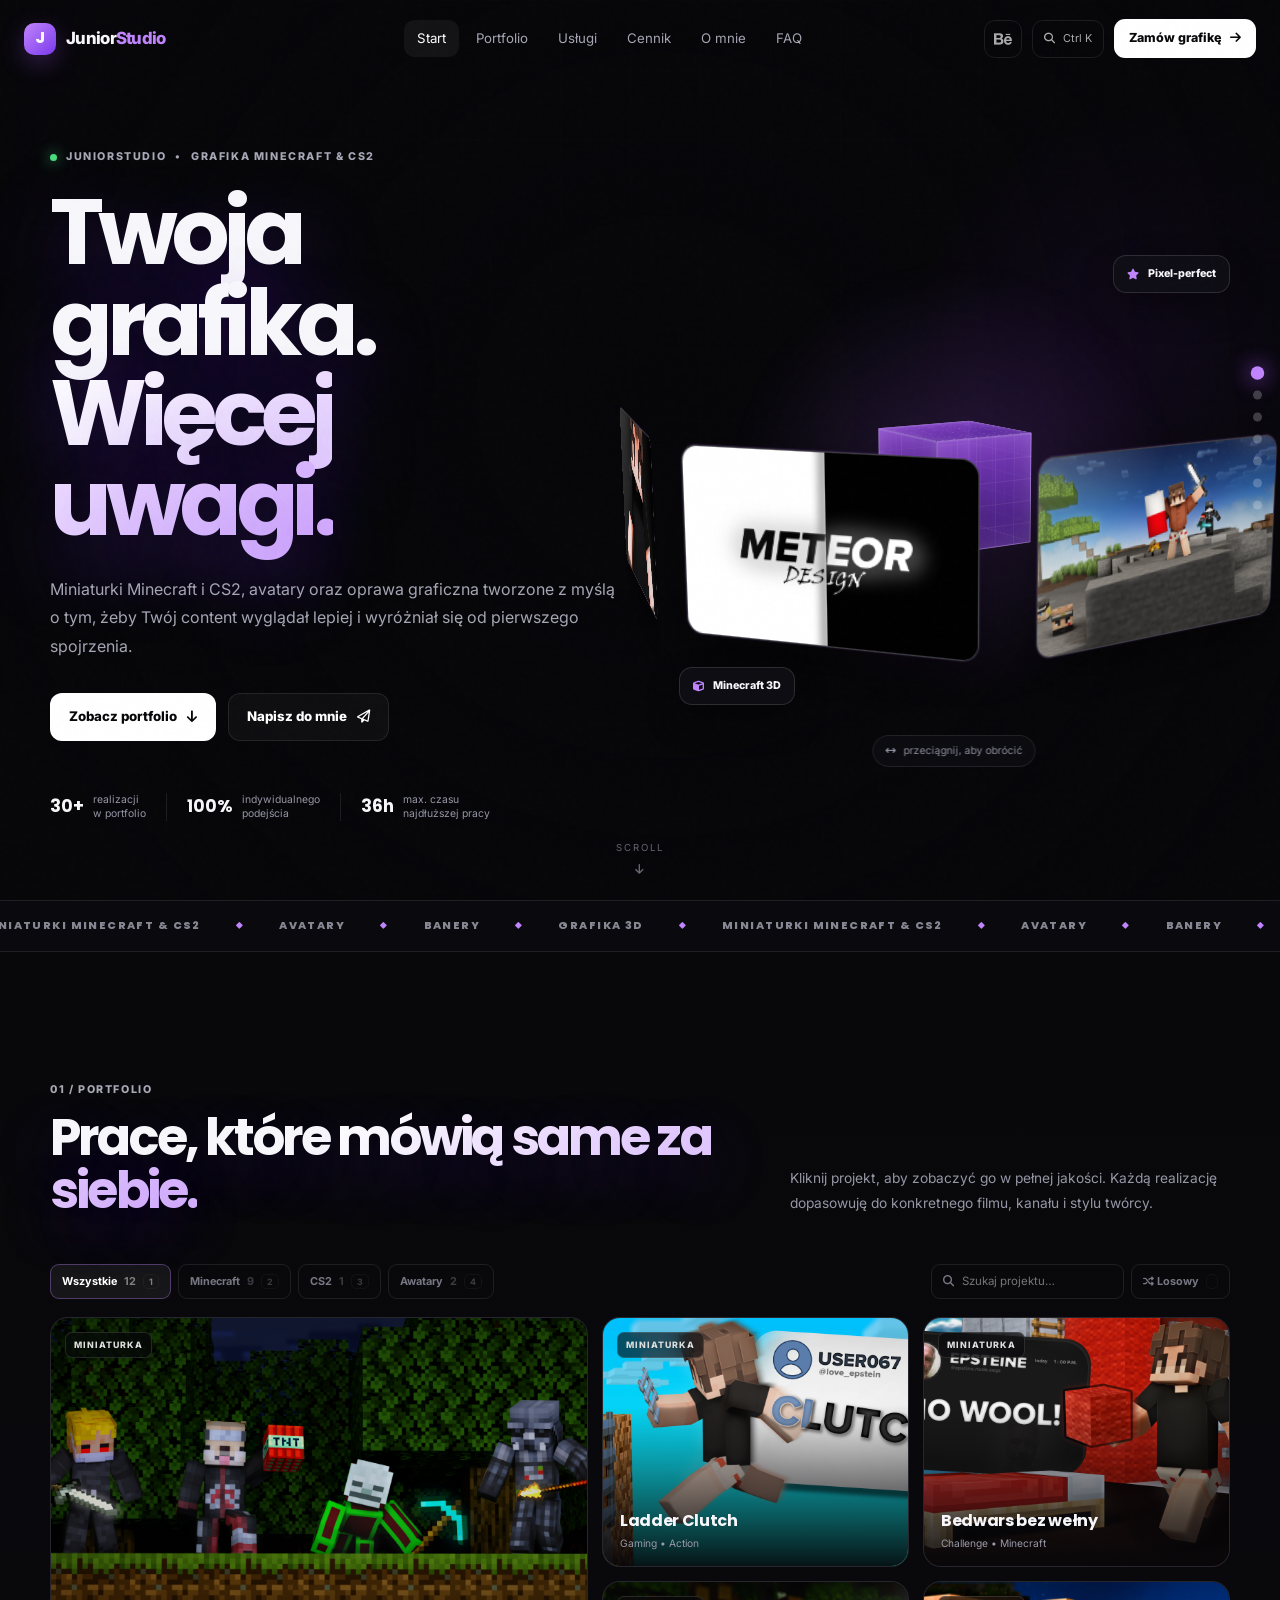
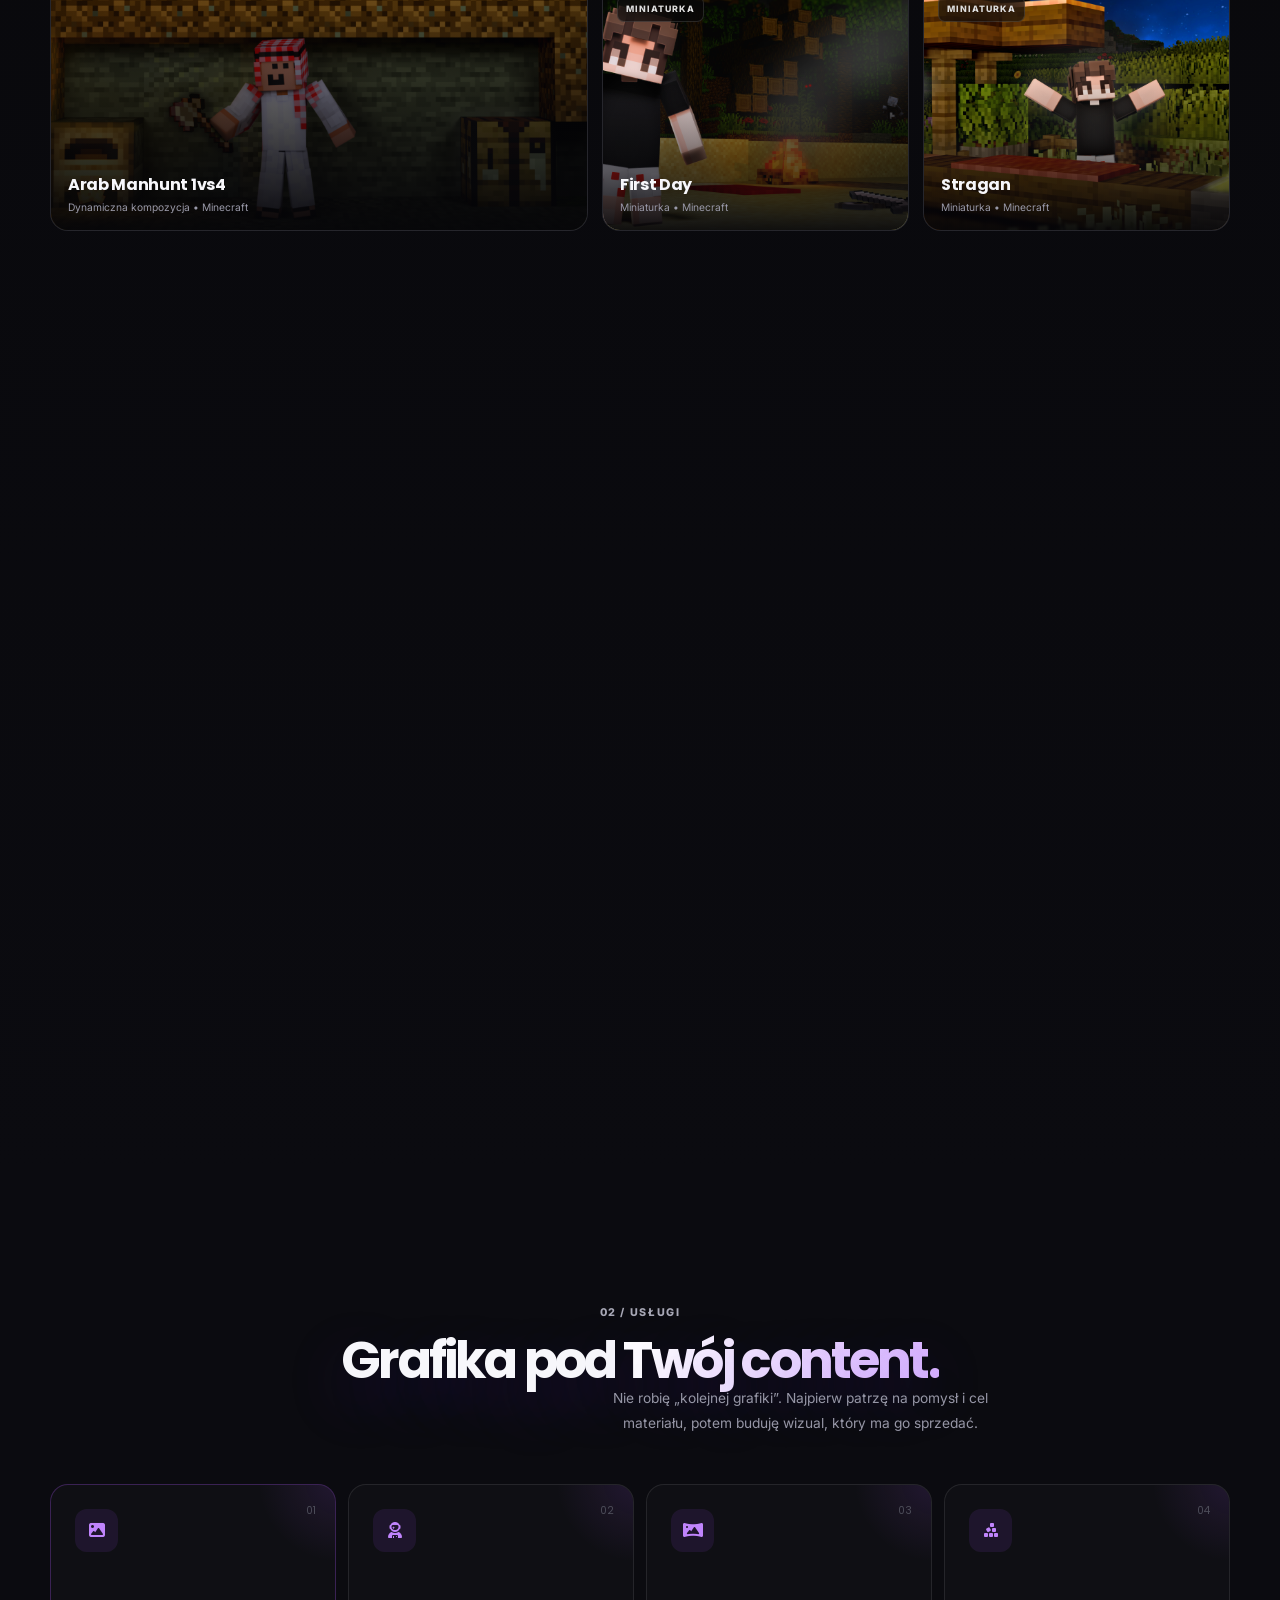
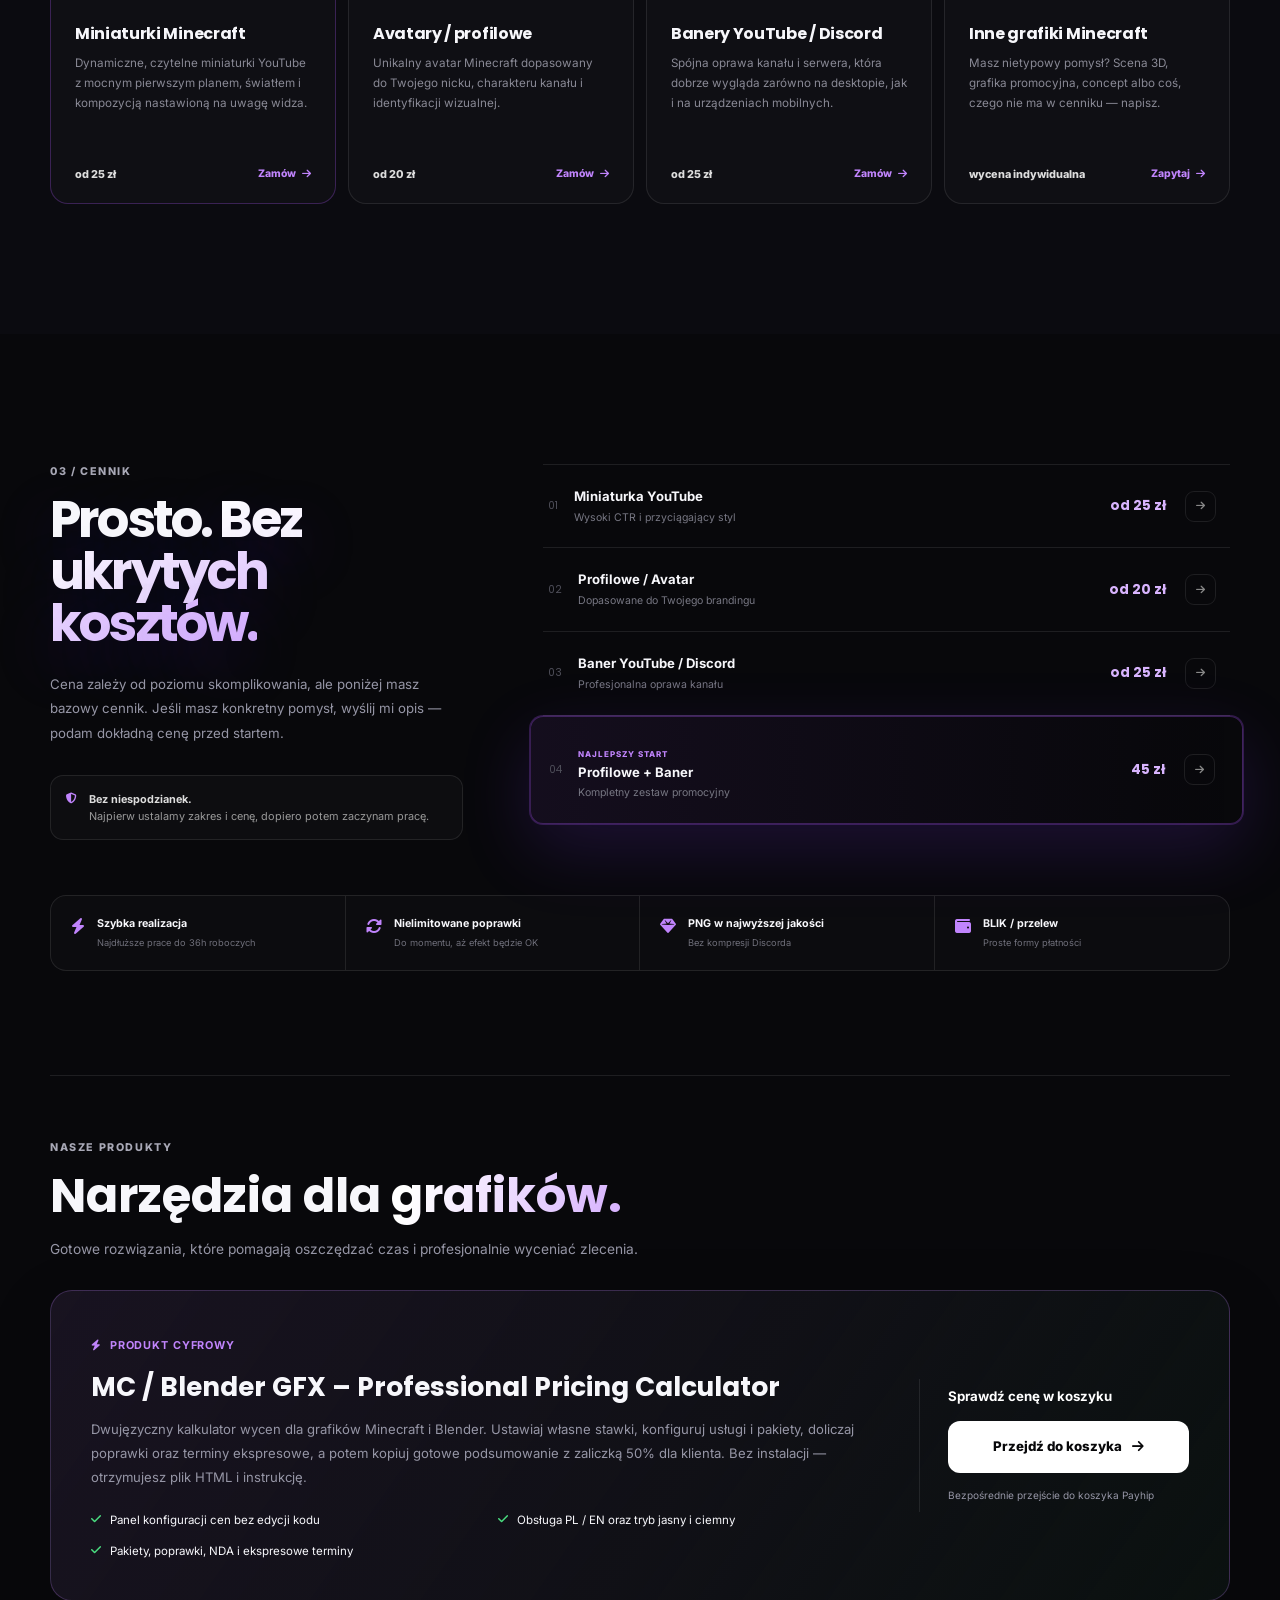
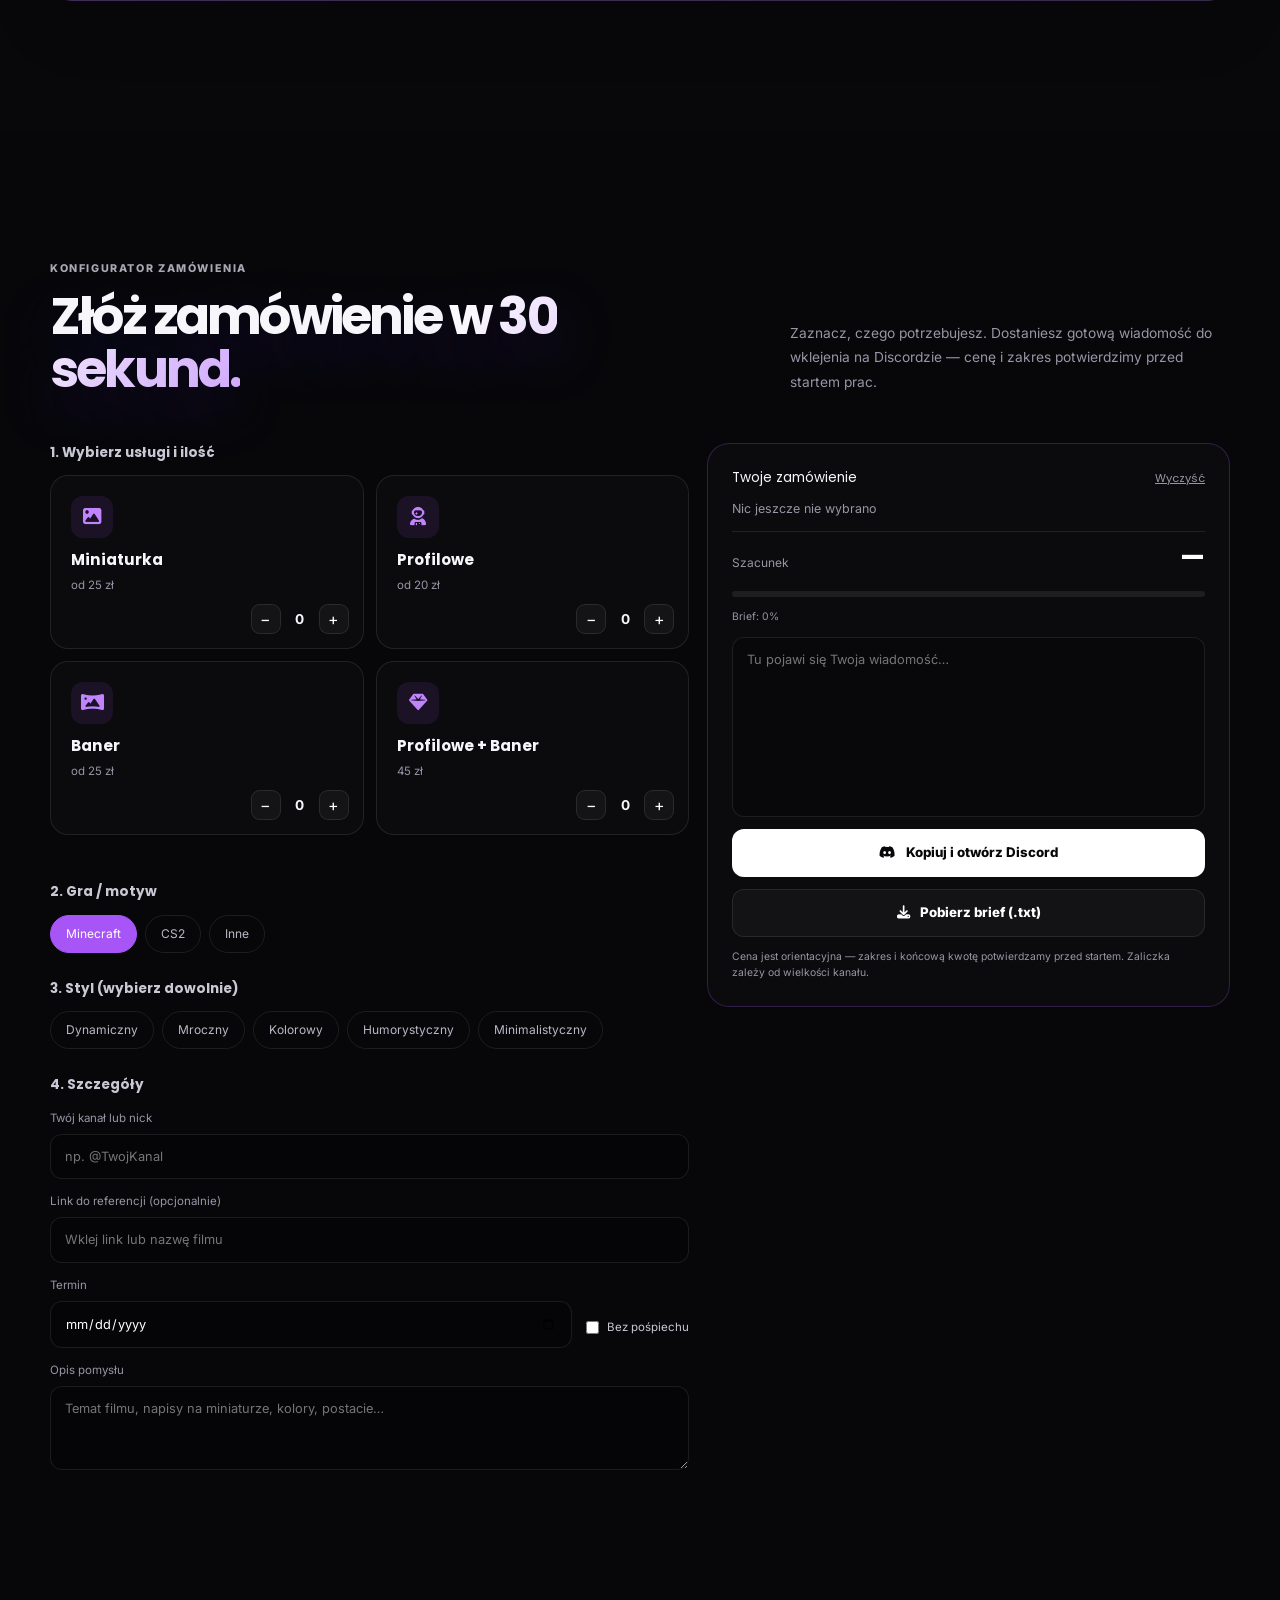
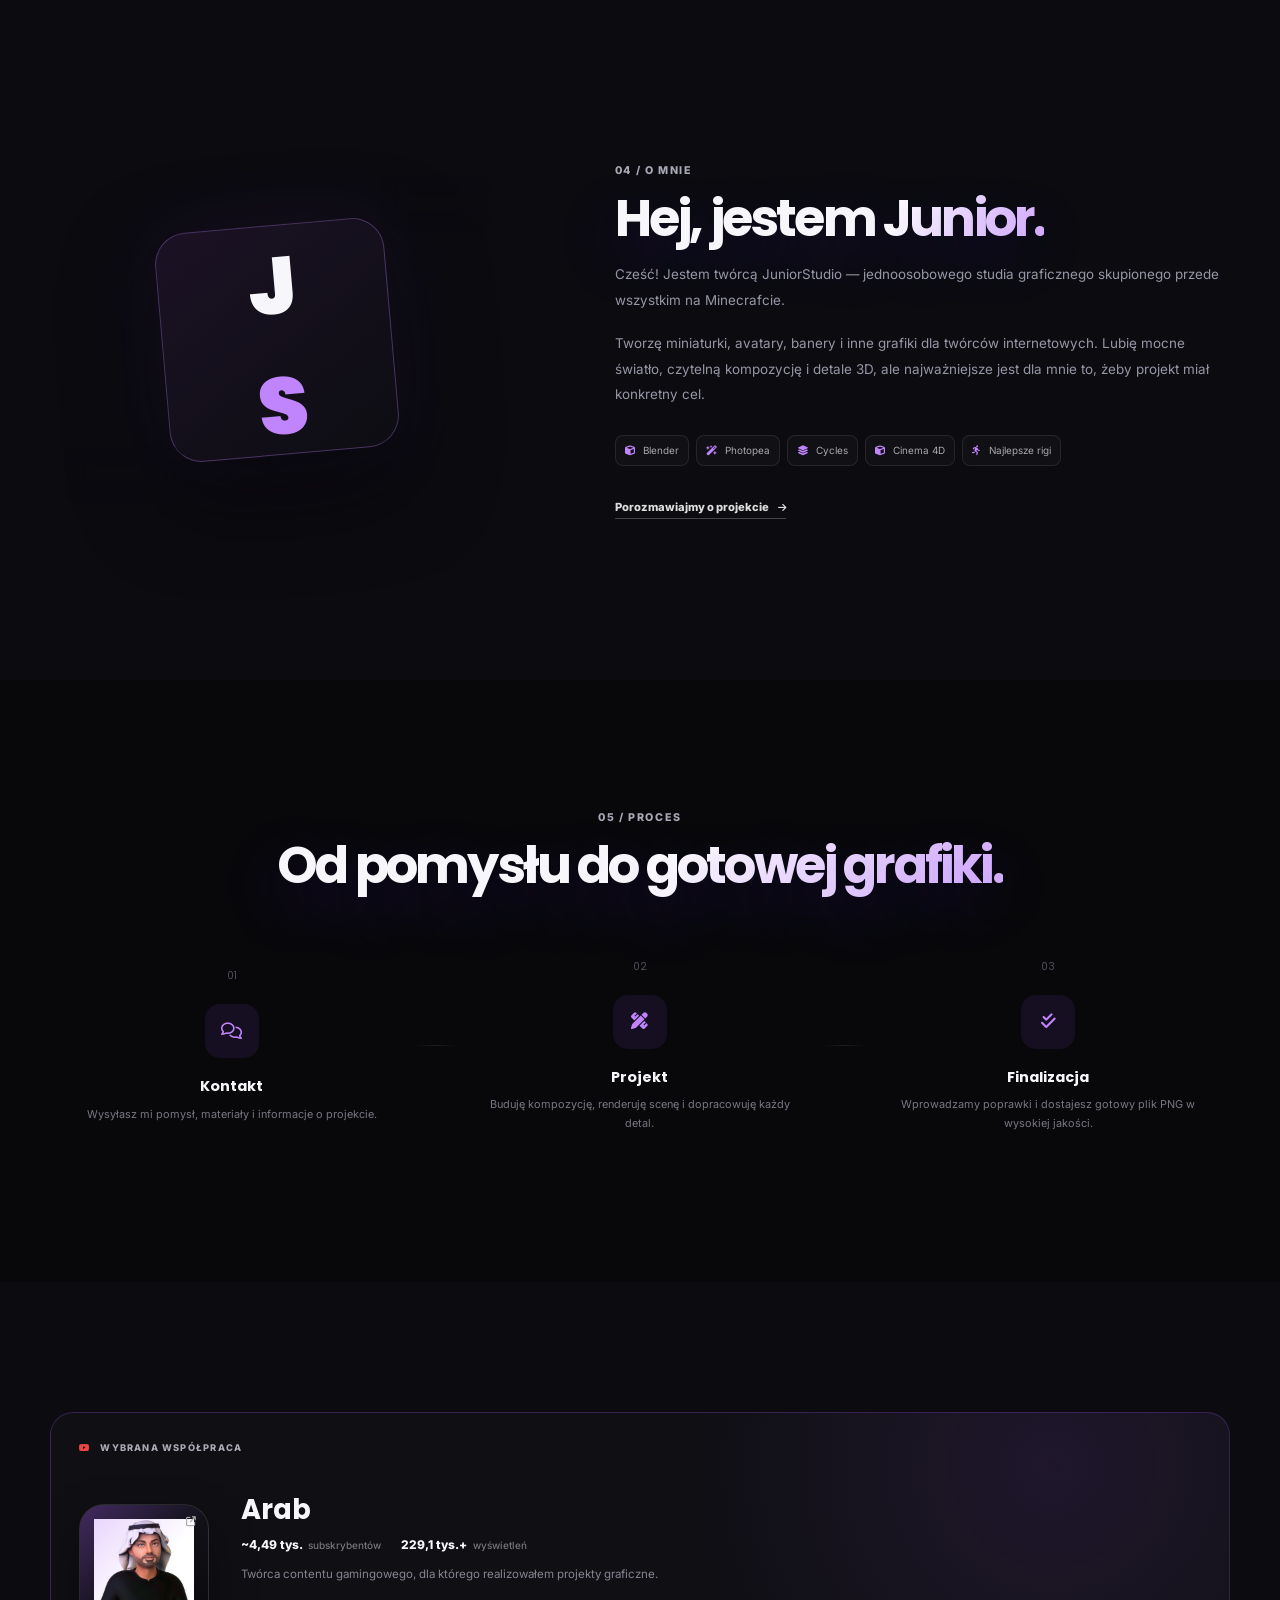
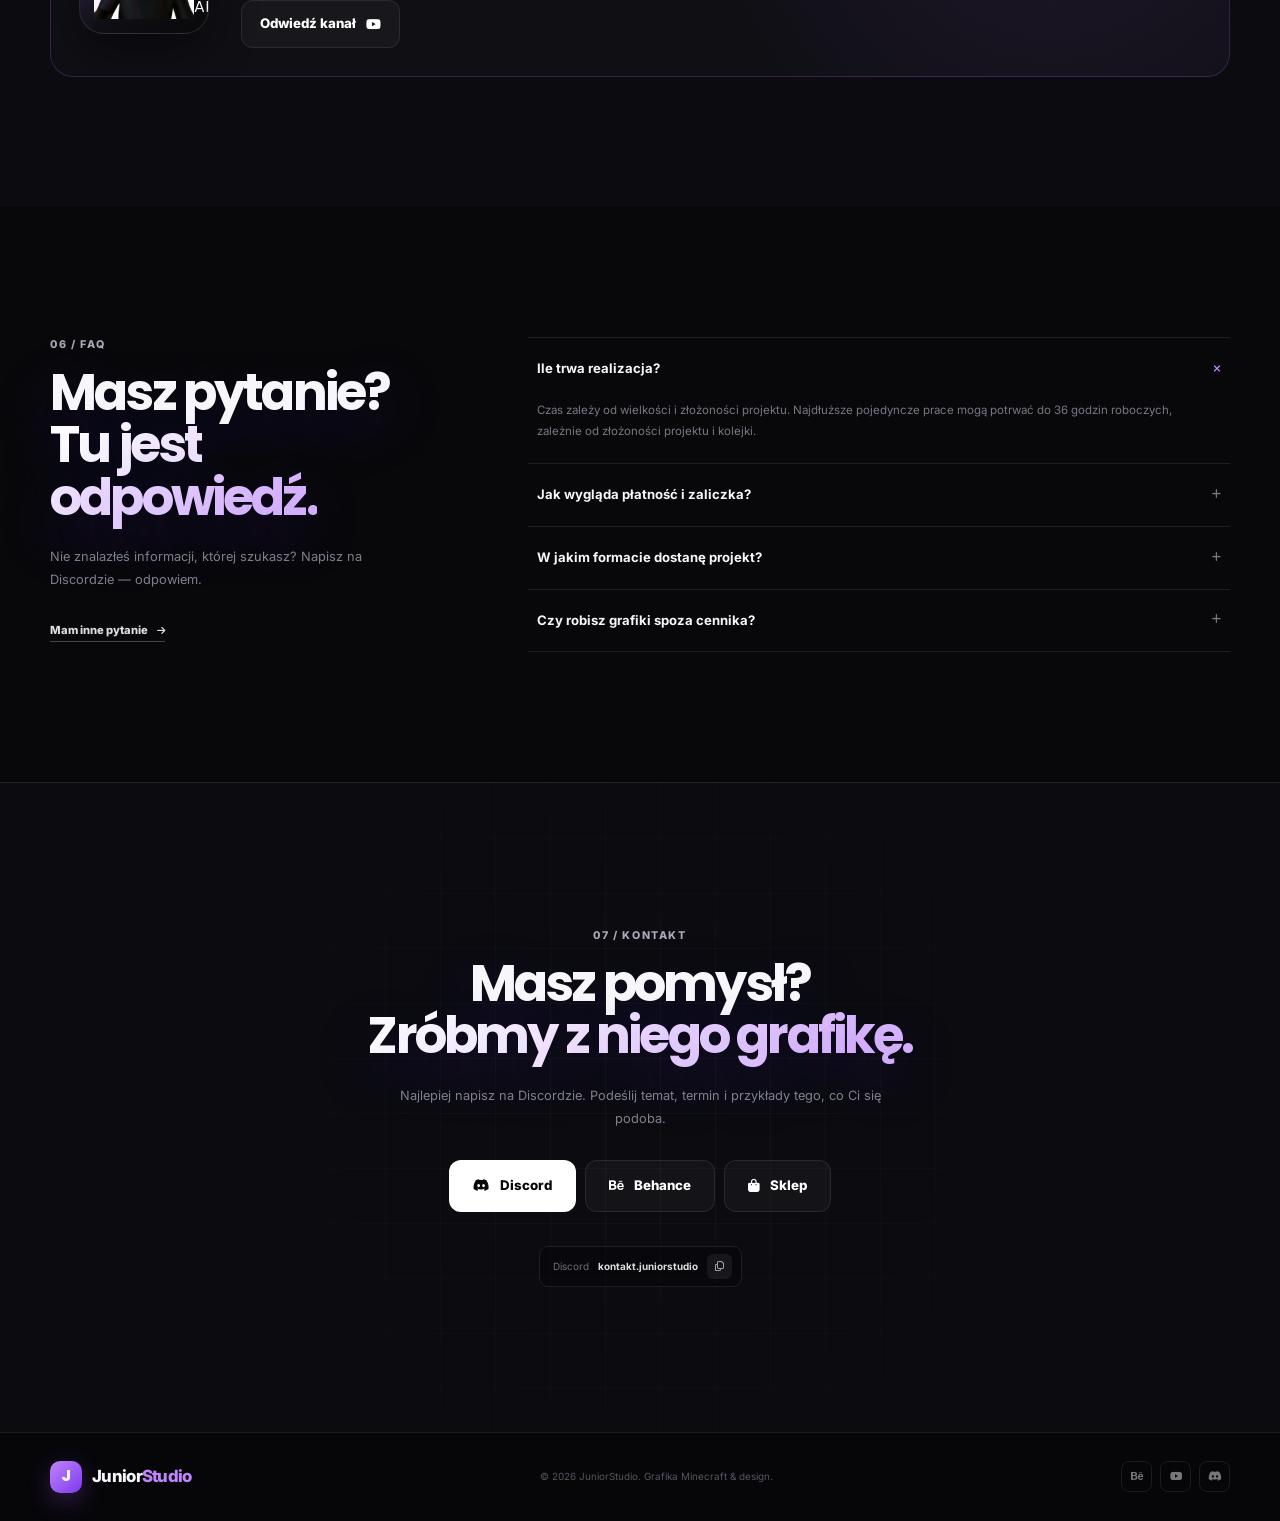
==== commit 1e58f9d2: "Update index.html" ====
--- a/index.html
+++ b/index.html
@@ -432,13 +432,13 @@
                     <div class="collab-badge"><i class="fa-brands fa-youtube"></i> WYBRANA WSPÓŁPRACA</div>
                     <div class="collab-main">
                         <div class="collab-avatar" onclick="window.open('https://www.youtube.com/@ArabbbYT', '_blank')" role="button" tabindex="0" aria-label="Odwiedź kanał Arab">
-                            <img src="Arab_mc.png" alt="Avatar Minecraft Arab" onerror="this.style.display='none'; this.nextElementSibling.classList.add('fallback-visible');">
+                            <img src="Arab_Mc.png" alt="Avatar Minecraft Arab" onerror="this.style.display='none'; this.nextElementSibling.classList.add('fallback-visible');">
                             <span class="collab-avatar-fallback">ARAB</span>
                             <i class="fa-solid fa-arrow-up-right-from-square"></i>
                         </div>
                         <div class="collab-copy">
                             <h2>Arab</h2>
-                            <div class="collab-stats"><span>~3,77 tys. <small>subskrybentów</small></span><span>103,3 tys.+ <small>wyświetleń</small></span></div>
+                            <div class="collab-stats"><span>~4,49 tys. <small>subskrybentów</small></span><span>229,1 tys.+ <small>wyświetleń</small></span></div>
                             <p>Twórca contentu gamingowego, dla którego realizowałem projekty graficzne.</p>
                             <a href="https://www.youtube.com/@ArabbbYT" target="_blank" rel="noopener" class="btn btn-ghost">Odwiedź kanał <i class="fa-brands fa-youtube"></i></a>
                         </div>
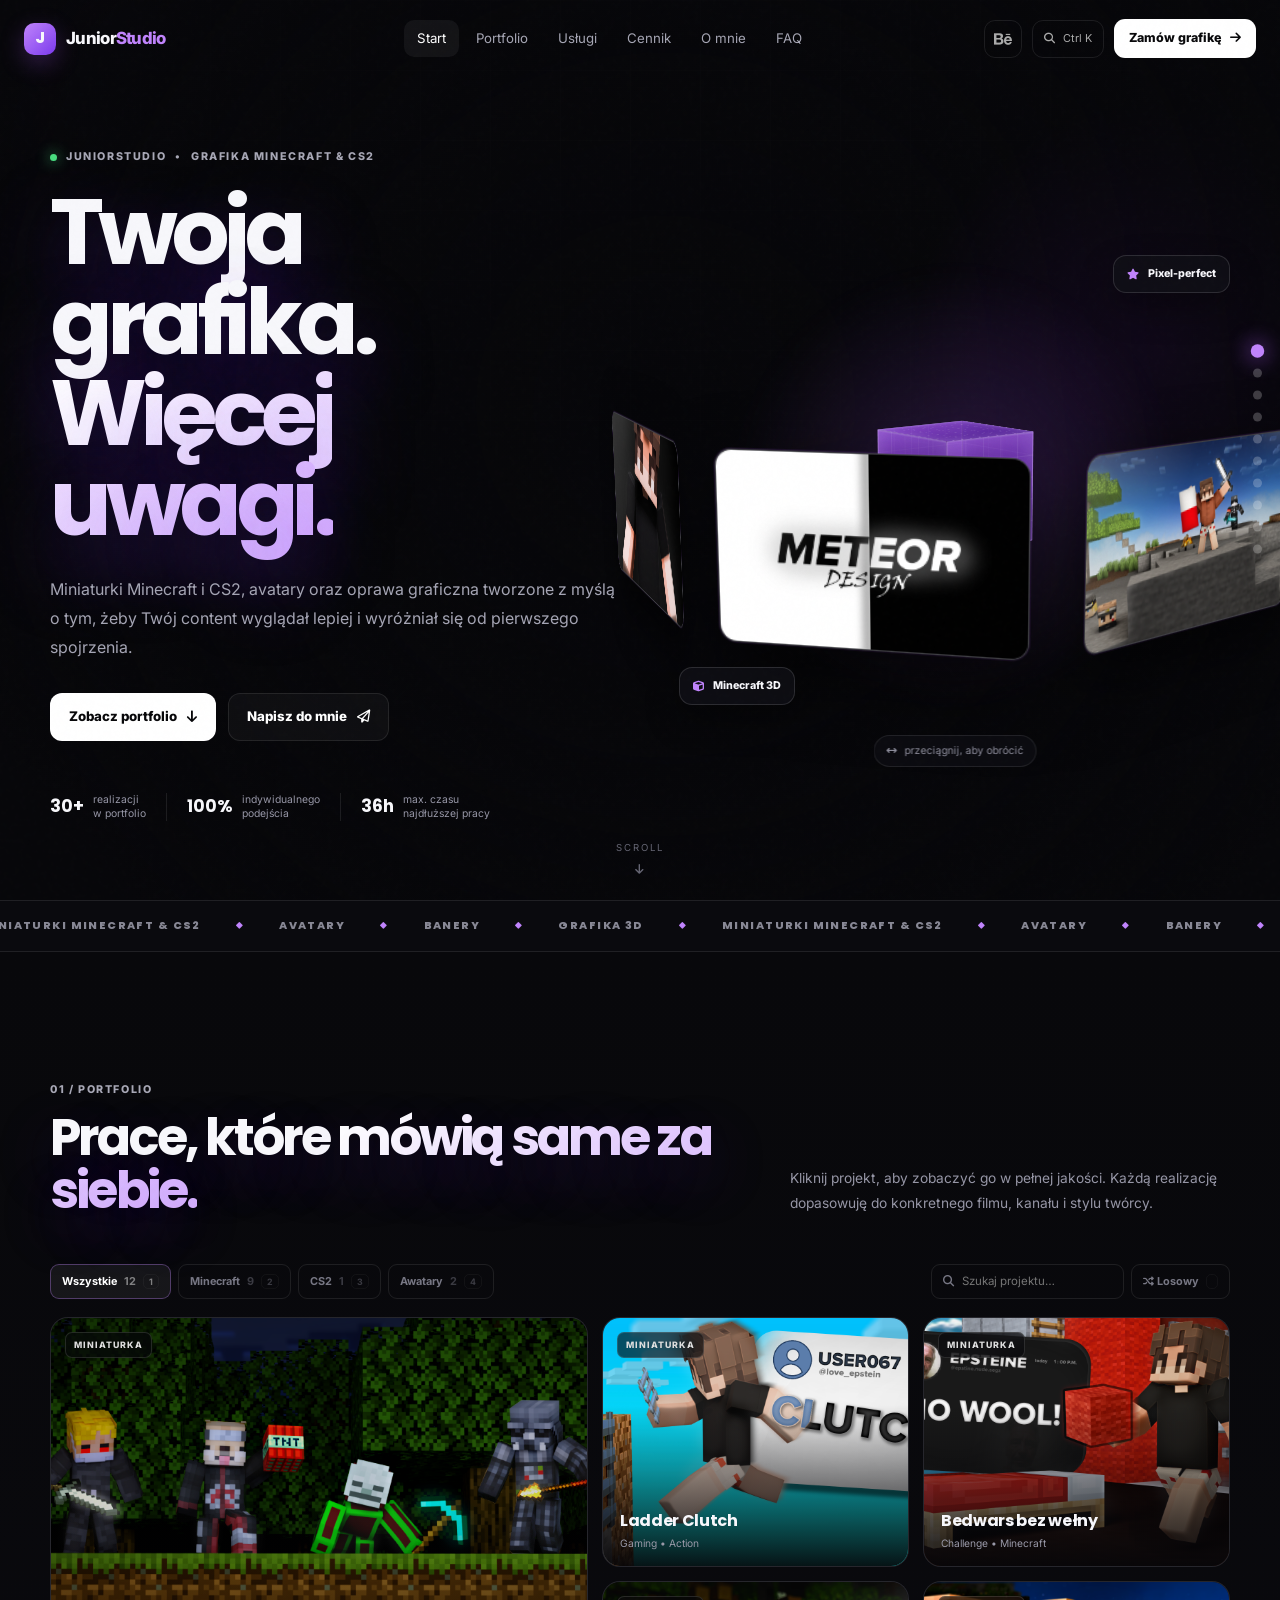
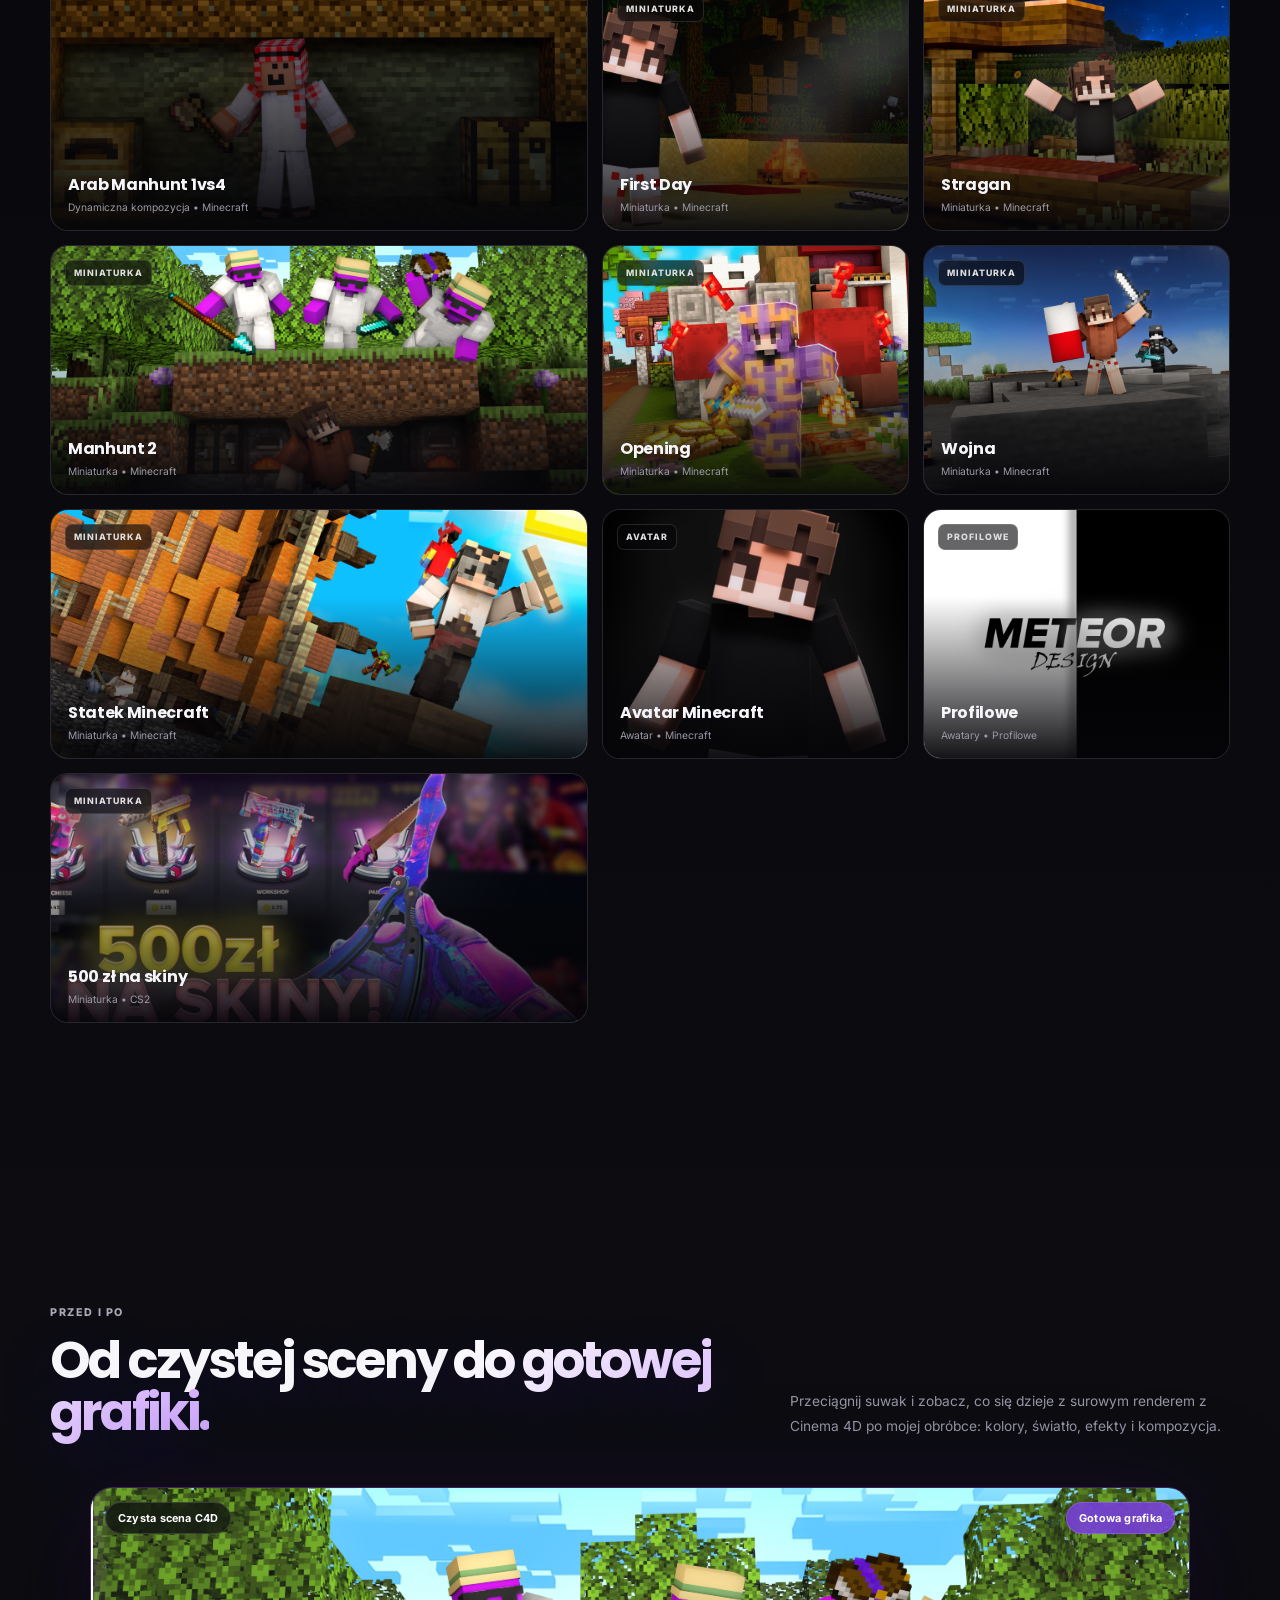
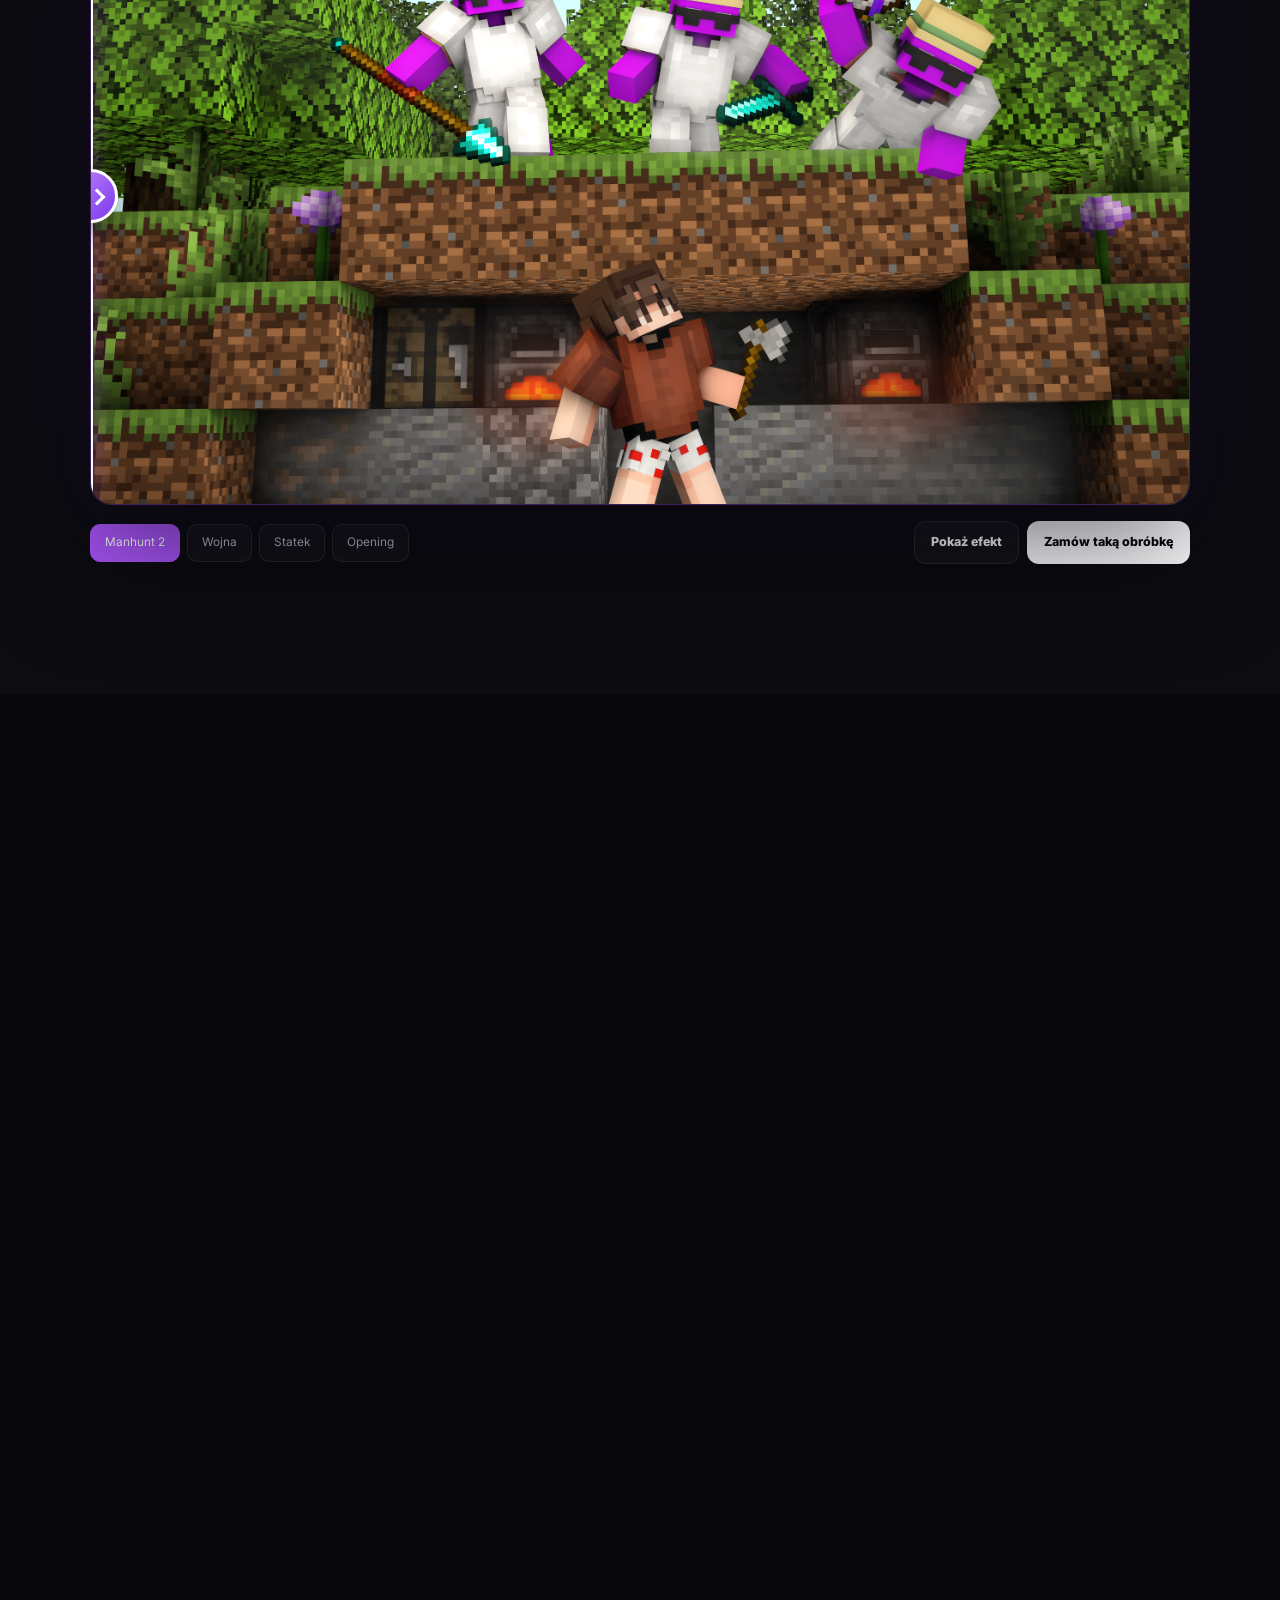
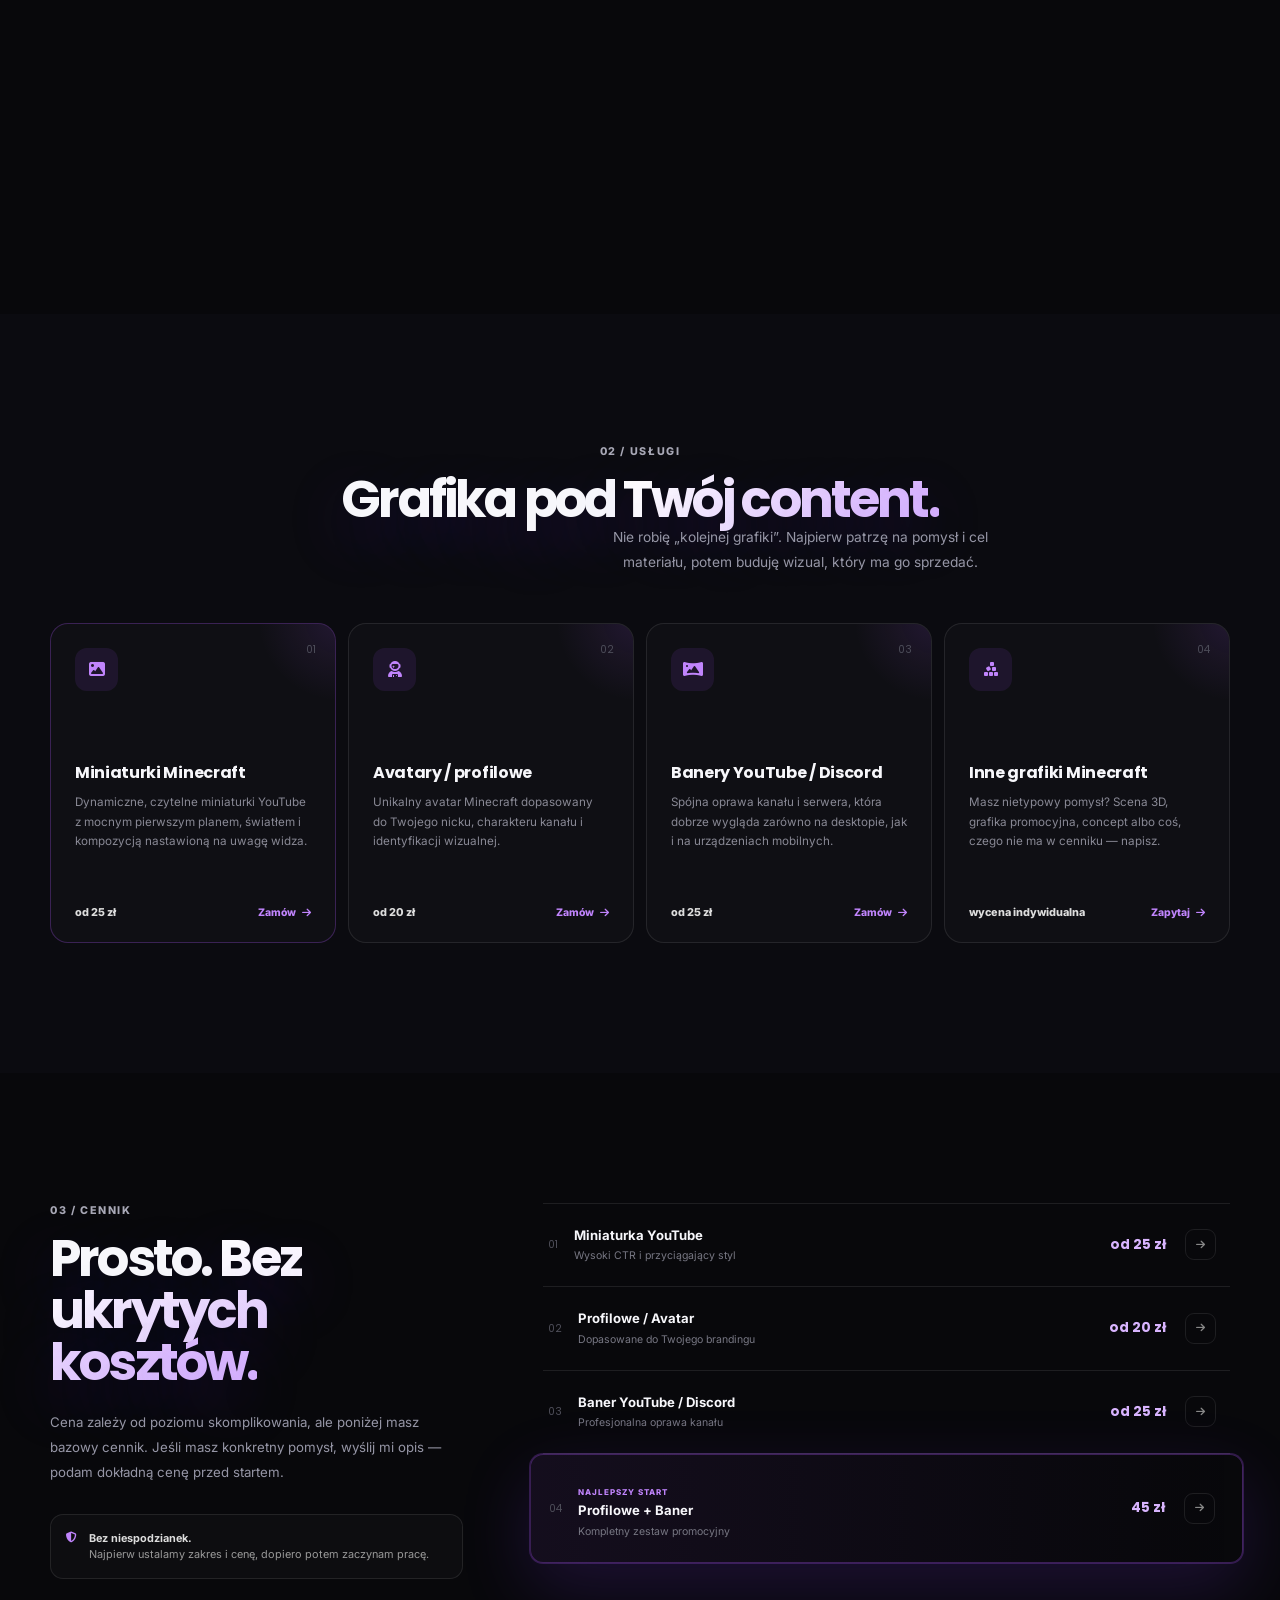
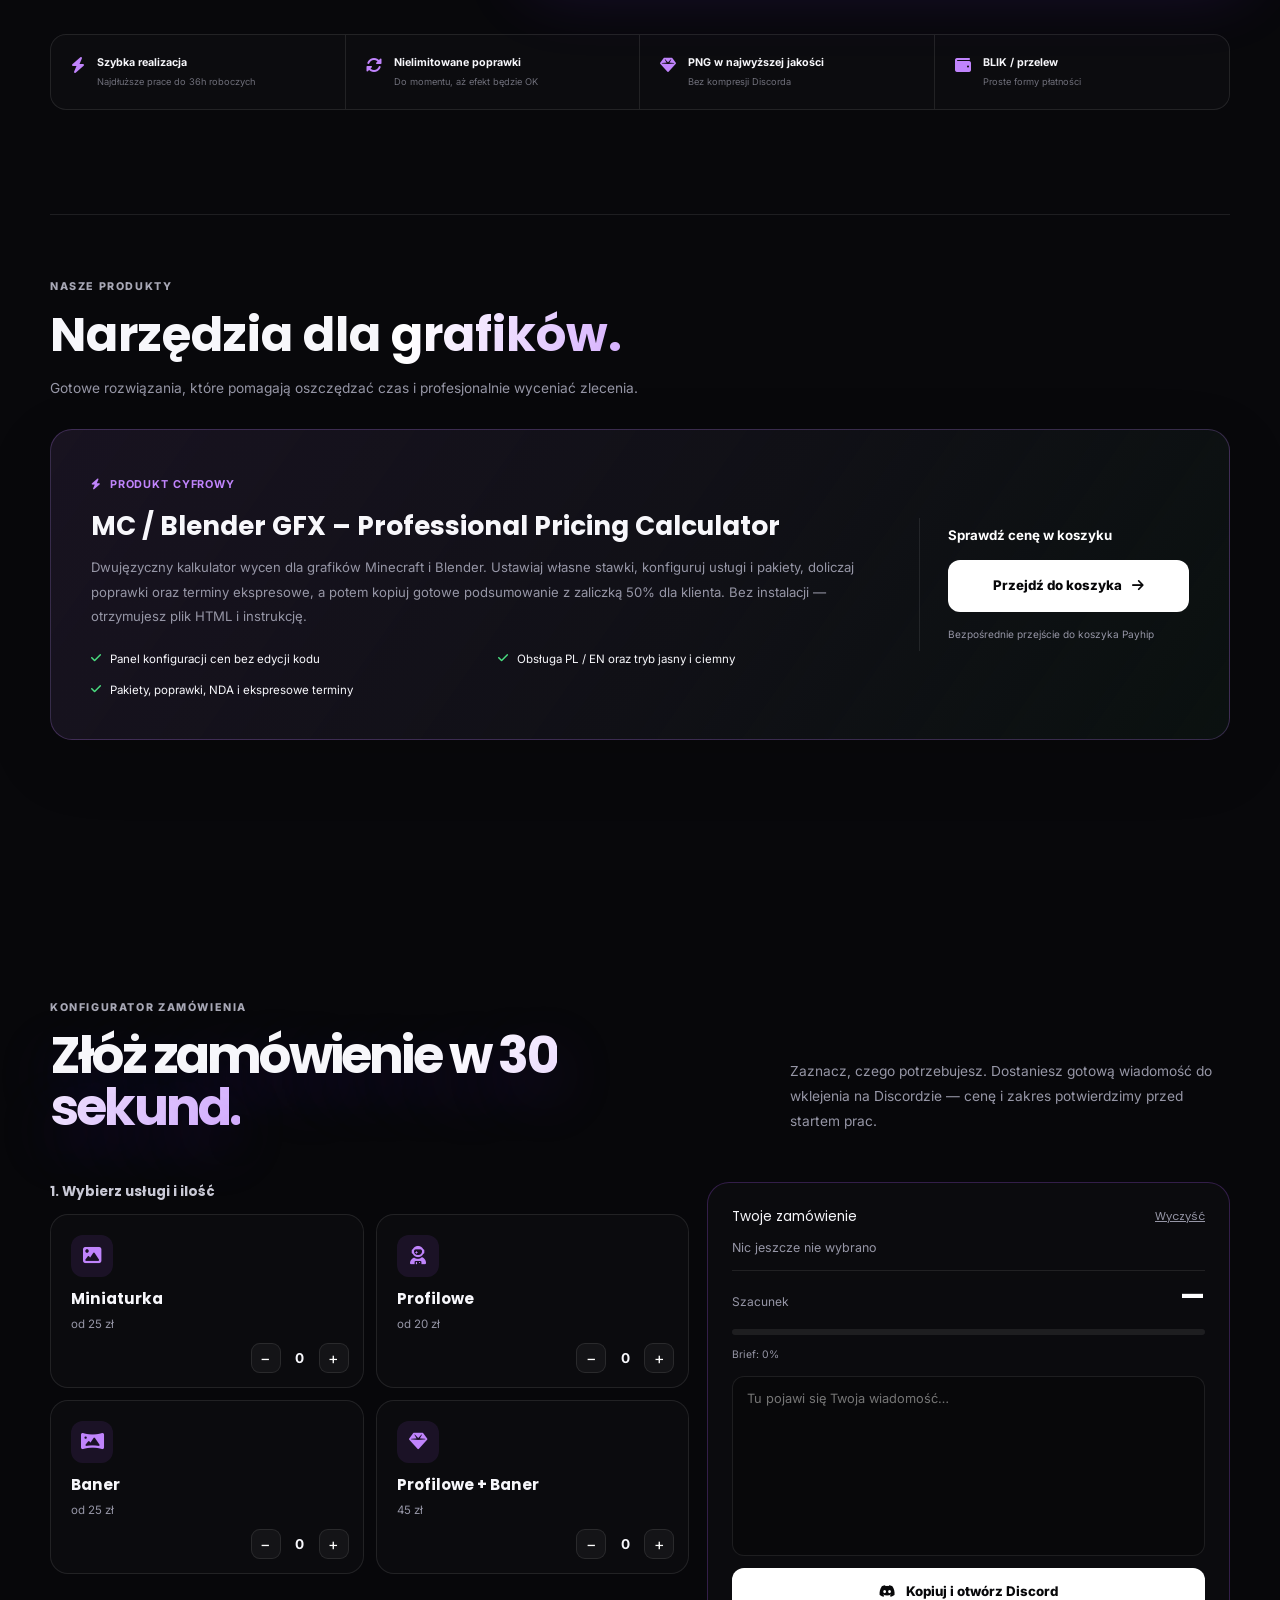
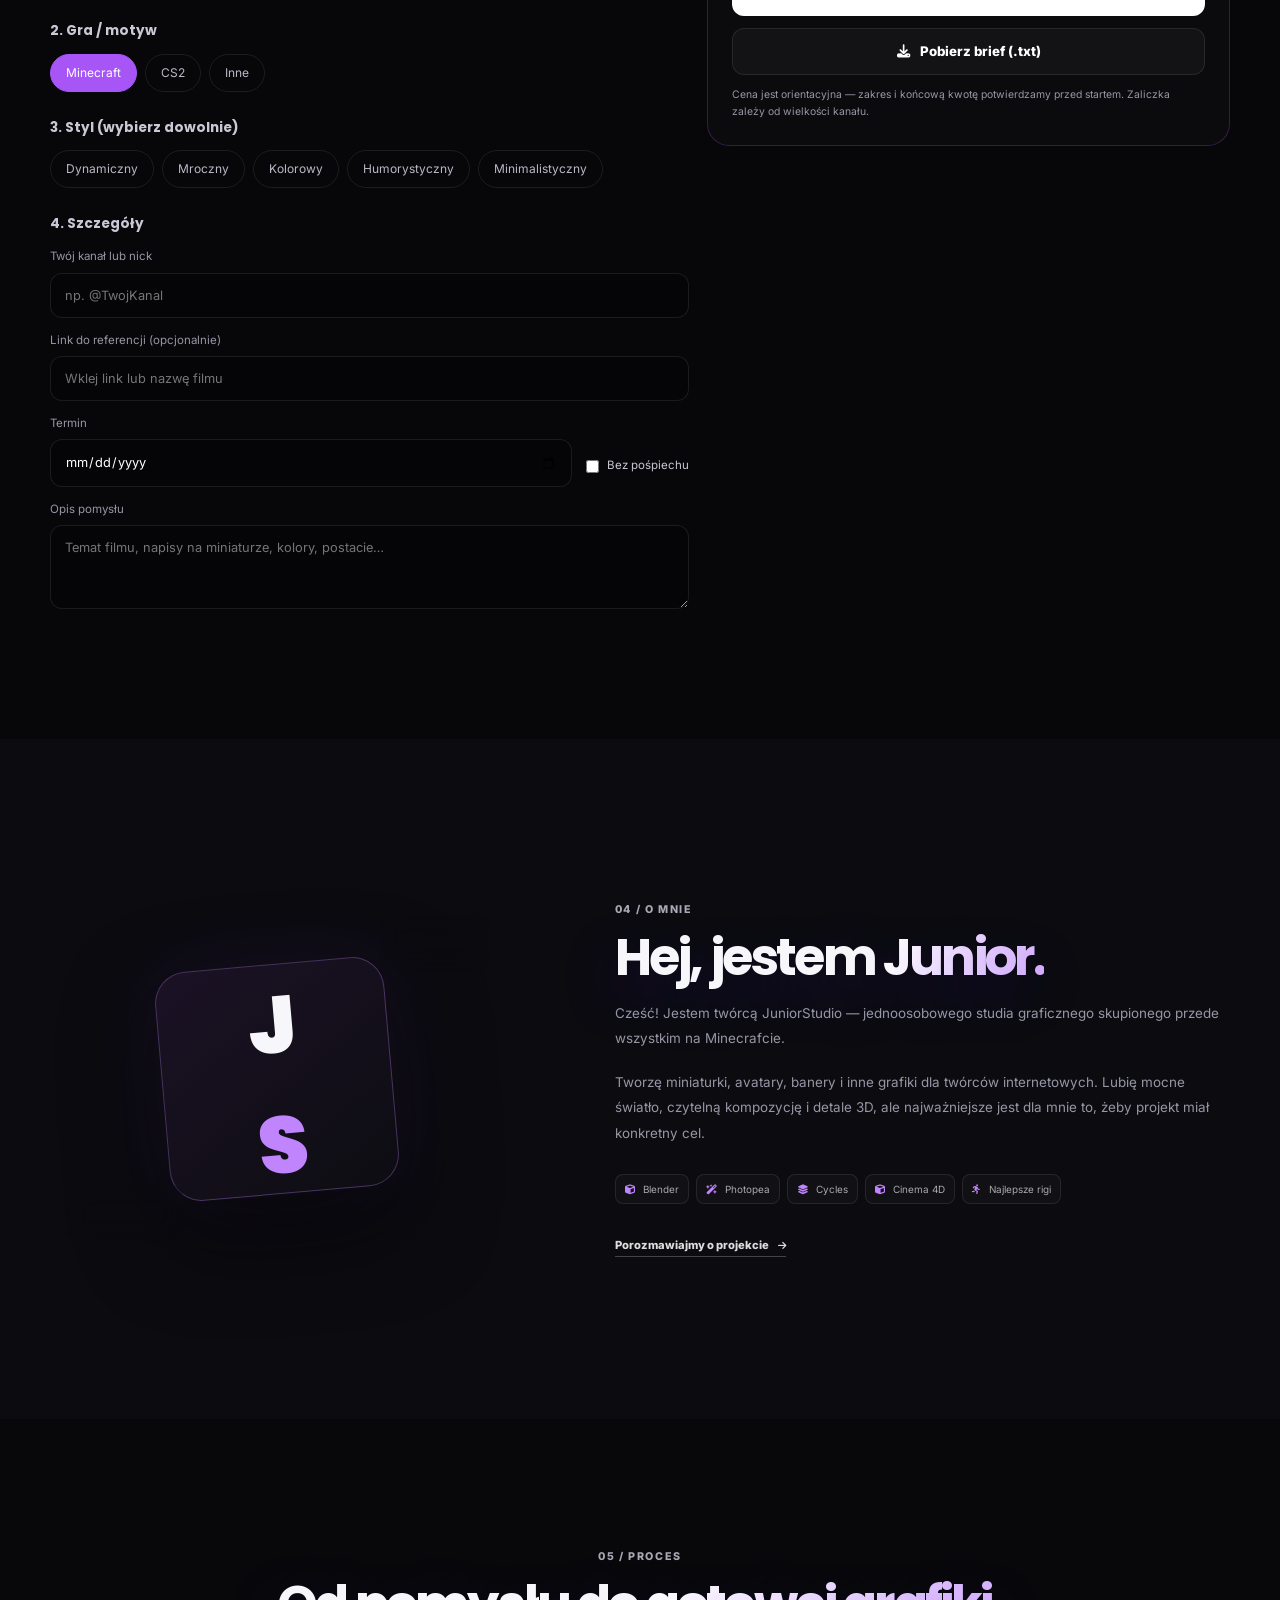
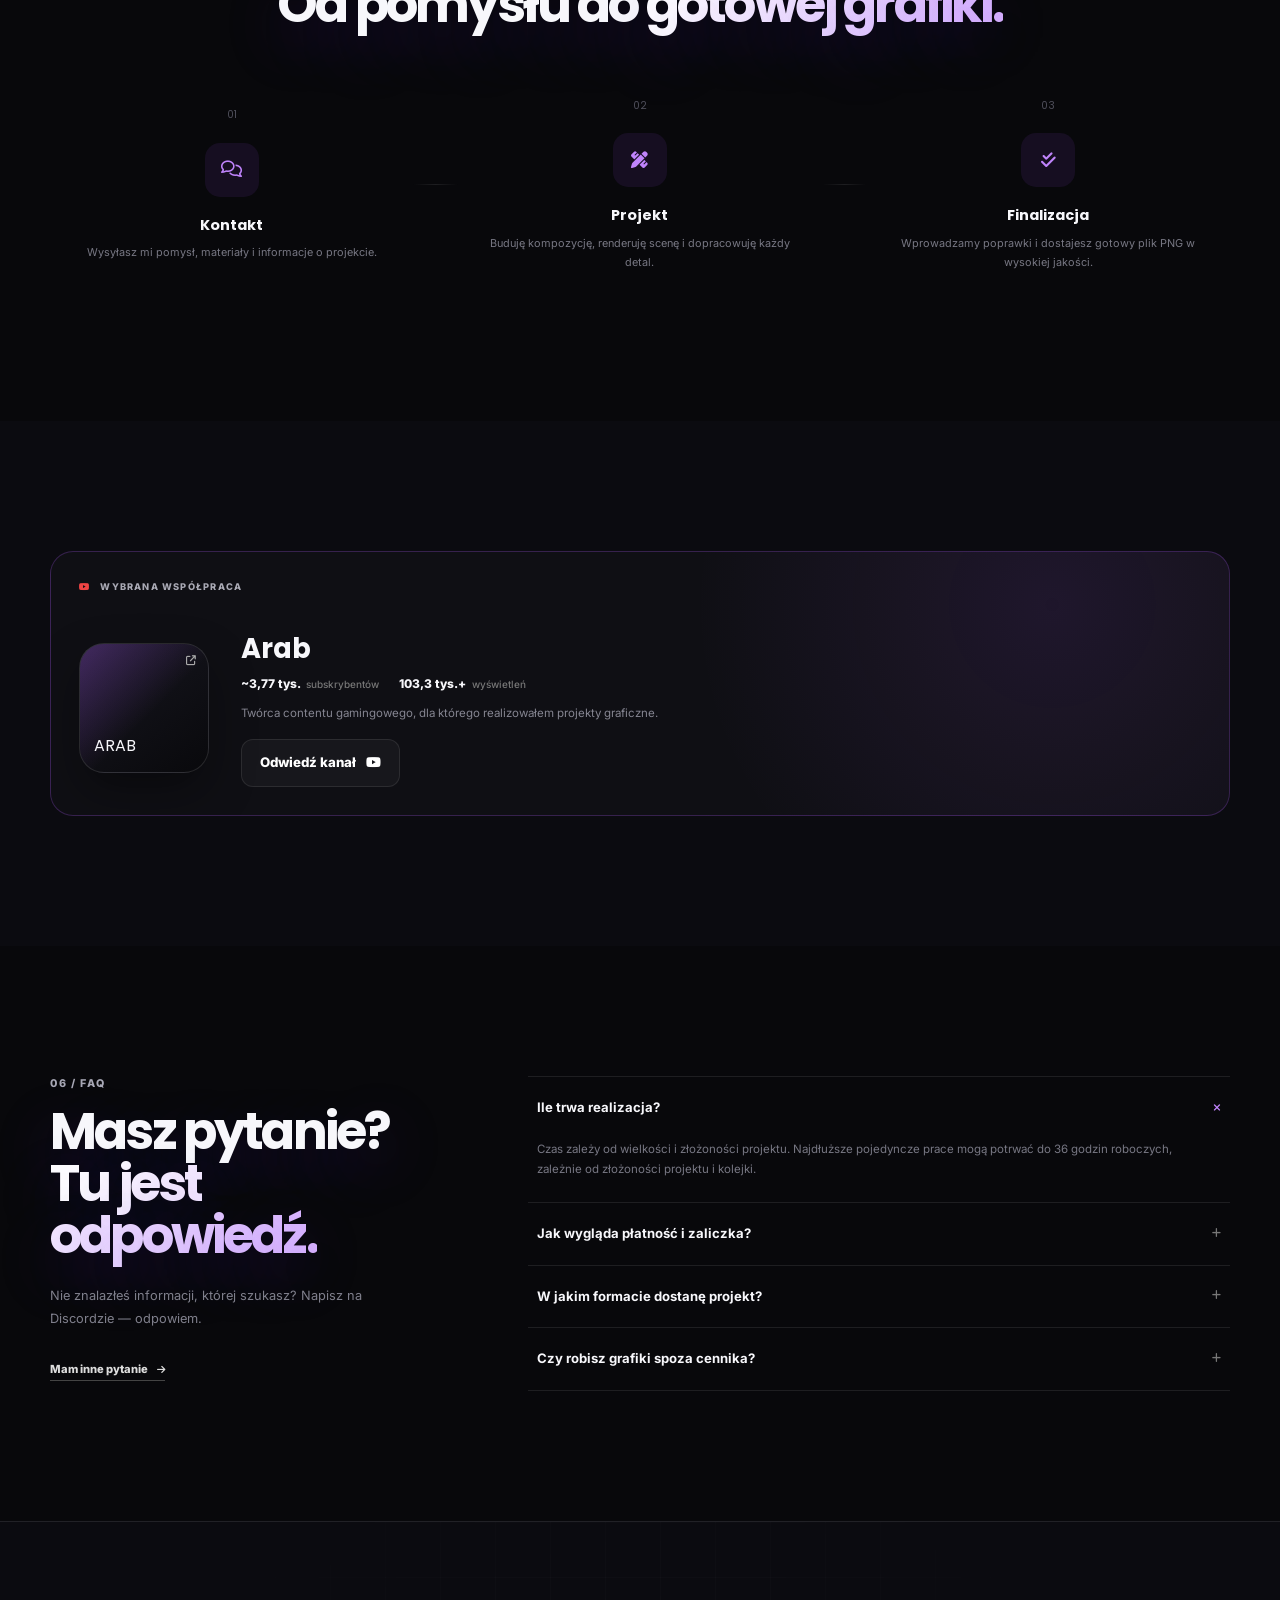
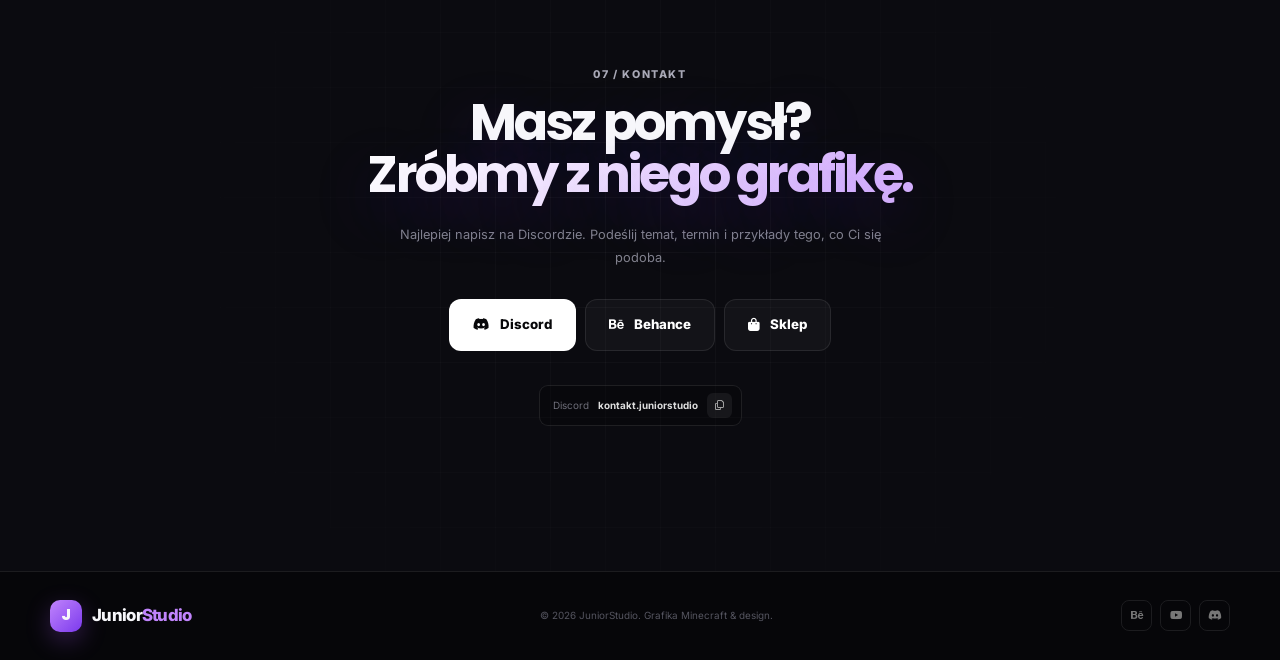
==== commit 239bf448: "Add files via upload" ====
--- a/index.html
+++ b/index.html
@@ -15,6 +15,8 @@
     <link rel="stylesheet" href="style.css">
     <link rel="stylesheet" href="enhance.css">
     <link rel="stylesheet" href="agency.css">
+    <link rel="stylesheet" href="podglad.css">
+    <link rel="stylesheet" href="przed-po.css">
 </head>
 <body>
 
@@ -52,6 +54,8 @@
     <div class="mobile-menu" id="mobileMenu">
         <a href="#home">Start</a>
         <a href="#portfolio">Portfolio</a>
+        <a href="#przed-po">Przed i po</a>
+        <a href="#podglad">Podgląd miniaturki</a>
         <a href="#uslugi">Usługi</a>
         <a href="#cennik">Cennik</a>
         <a href="#o-mnie">O mnie</a>
@@ -236,6 +240,59 @@
                         <div class="portfolio-meta"><span class="tag">Miniaturka</span><span class="view-project">Podgląd <i class="fa-solid fa-arrow-up-right-from-square"></i></span></div>
                         <div class="portfolio-title"><h3>500 zł na skiny</h3><p>Miniaturka • CS2</p></div>
                     </article>
+                </div>
+            </div>
+        </section>
+
+        <section class="section ba-section" id="przed-po">
+            <div class="container">
+                <div class="section-heading reveal">
+                    <div><div class="section-kicker">przed i po</div><h2>Od czystej sceny <span class="gradient-text">do gotowej grafiki.</span></h2></div>
+                    <p>Przeciągnij suwak i zobacz, co się dzieje z surowym renderem z Cinema 4D po mojej obróbce: kolory, światło, efekty i kompozycja.</p>
+                </div>
+                <div class="ba reveal" id="ba">
+                    <div class="ba-frame loading" id="baFrame" role="slider" tabindex="0" aria-label="Suwak przed i po: przeciągnij lub użyj strzałek" aria-orientation="horizontal" aria-valuemin="0" aria-valuemax="100" aria-valuenow="50">
+                        <img class="ba-after" alt="Gotowa grafika" draggable="false">
+                        <div class="ba-before"><img alt="Czysta scena z Cinema 4D" draggable="false"></div>
+                        <span class="ba-tag l">Czysta scena C4D</span><span class="ba-tag r">Gotowa grafika</span>
+                        <span class="ba-demo" hidden></span>
+                        <div class="ba-handle" aria-hidden="true"><span class="ba-knob"></span></div>
+                        <div class="ba-err" hidden></div>
+                    </div>
+                    <div class="ba-bar">
+                        <div class="ba-tabs" id="baTabs" role="tablist" aria-label="Wybierz projekt"></div>
+                        <div class="ba-actions"><button class="btn btn-ghost" id="baPlay" type="button">Pokaż efekt</button><button class="btn btn-primary" id="baOrder" type="button">Zamów taką obróbkę</button></div>
+                    </div>
+                </div>
+            </div>
+        </section>
+
+        <section class="section yt-section" id="podglad">
+            <div class="container">
+                <div class="section-heading reveal">
+                    <div><div class="section-kicker">podgląd miniaturki</div><h2>Zobacz swoją miniaturkę <span class="gradient-text">oczami widza.</span></h2></div>
+                    <p>Wrzuć własną grafikę albo wybierz jedną z moich prac. Sprawdź ją na stronie głównej YouTube, w telefonie i w pasku bocznym. Plik zostaje w Twojej przeglądarce i nigdzie nie jest wysyłany.</p>
+                </div>
+                <div class="yt reveal" id="yt">
+                    <div class="yt-controls">
+                        <div class="yt-drop" id="ytDrop" tabindex="0" role="button" aria-label="Wybierz lub upuść miniaturkę"><i class="fa-solid fa-cloud-arrow-up"></i><b>Upuść tu miniaturkę</b><small>albo kliknij, aby wybrać plik (PNG, JPG, WEBP) — możesz też wkleić ją przez Ctrl+V</small><input type="file" id="ytFile" accept="image/*" hidden></div>
+                        <div class="yt-msg" id="ytMsg" role="alert"></div>
+                        <div class="yt-info" id="ytInfo" aria-live="polite"></div>
+                        <div><div class="yt-label" style="margin-bottom:8px">Albo użyj jednej z moich prac:</div><div class="yt-pick" id="ytPick"></div></div>
+                        <label>Tytuł filmu<input id="ytTitle" type="text" maxlength="100"></label>
+                        <label>Nazwa kanału<input id="ytChan" type="text" maxlength="40"></label>
+                        <div class="yt-row"><label>Wyświetlenia<input id="ytViews" type="text" maxlength="40"></label><label>Czas<input id="ytDur" type="text" maxlength="8"></label></div>
+                        <div class="yt-tools">
+                            <div class="chips"><label class="chip"><input type="radio" name="ytTheme" value="dark" checked><span>Ciemny motyw</span></label><label class="chip"><input type="radio" name="ytTheme" value="light"><span>Jasny motyw</span></label></div>
+                            <label class="yt-check"><input type="checkbox" id="ytSafe"> Pokaż strefę zasłanianą przez czas trwania</label>
+                            <div class="yt-range"><div><label for="ytSq">Test zmrużonych oczu</label><small id="ytSqOut">wyłączony</small></div><input type="range" id="ytSq" min="0" max="12" value="0"><small>Rozmyj obraz. Jeśli nadal widać główny temat i napis, miniaturka czyta się dobrze nawet w małym rozmiarze.</small></div>
+                        </div>
+                    </div>
+                    <div class="yt-stage" id="ytStage" data-theme="dark">
+                        <div class="yt-tabs" id="ytTabs" role="tablist" aria-label="Widok YouTube"></div>
+                        <div id="ytPanels"></div>
+                        <div class="yt-cta"><button class="btn btn-primary" id="ytOrder" type="button"><i class="fa-solid fa-wand-magic-sparkles"></i> Zamów taką miniaturkę</button><span>Tytuł filmu przeniesiemy do konfiguratora zamówienia.</span></div>
+                    </div>
                 </div>
             </div>
         </section>
@@ -432,13 +489,13 @@
                     <div class="collab-badge"><i class="fa-brands fa-youtube"></i> WYBRANA WSPÓŁPRACA</div>
                     <div class="collab-main">
                         <div class="collab-avatar" onclick="window.open('https://www.youtube.com/@ArabbbYT', '_blank')" role="button" tabindex="0" aria-label="Odwiedź kanał Arab">
-                            <img src="Arab_Mc.png" alt="Avatar Minecraft Arab" onerror="this.style.display='none'; this.nextElementSibling.classList.add('fallback-visible');">
+                            <img src="Arab_mc.png" alt="Avatar Minecraft Arab" onerror="this.style.display='none'; this.nextElementSibling.classList.add('fallback-visible');">
                             <span class="collab-avatar-fallback">ARAB</span>
                             <i class="fa-solid fa-arrow-up-right-from-square"></i>
                         </div>
                         <div class="collab-copy">
                             <h2>Arab</h2>
-                            <div class="collab-stats"><span>~4,49 tys. <small>subskrybentów</small></span><span>229,1 tys.+ <small>wyświetleń</small></span></div>
+                            <div class="collab-stats"><span>~3,77 tys. <small>subskrybentów</small></span><span>103,3 tys.+ <small>wyświetleń</small></span></div>
                             <p>Twórca contentu gamingowego, dla którego realizowałem projekty graficzne.</p>
                             <a href="https://www.youtube.com/@ArabbbYT" target="_blank" rel="noopener" class="btn btn-ghost">Odwiedź kanał <i class="fa-brands fa-youtube"></i></a>
                         </div>
@@ -510,5 +567,7 @@
     <script src="extras.js"></script>
     <script src="agency.js"></script>
     <script src="konfigurator.js"></script>
+    <script src="podglad.js"></script>
+    <script src="przed-po.js"></script>
 </body>
 </html>
--- a/agency.css
+++ b/agency.css
@@ -139,3 +139,9 @@
 .modal-order{border:1px solid rgba(168,85,247,.4);background:rgba(168,85,247,.12);color:#e9d5ff;padding:8px 12px;border-radius:10px;font-size:.68rem;cursor:pointer;transition:.25s}
 .modal-order:hover{background:var(--purple-deep);color:#fff}
 @media(max-width:800px){.calc-panel{position:static}.p-tools{margin-left:0;width:100%}.portfolio-filters{flex-wrap:wrap}.p-search{flex:1}.p-search input{width:100%}}
+
+/* v11 — poprawki mobilne: brak poziomego przewijania, mniej ciasny nagłówek */
+html{overflow-x:clip}
+@media(max-width:560px){.pal-btn{display:none}}
+
+.loader.open{pointer-events:none}
--- a/podglad.css
+++ b/podglad.css
@@ -0,0 +1,61 @@
+/* JuniorStudio — podgląd miniaturki jak na YouTube */
+.yt-section{background:#08080b}
+.yt{display:grid;grid-template-columns:.78fr 1.22fr;gap:22px;align-items:start}
+.yt-controls{display:grid;gap:14px;padding:22px;border:1px solid rgba(168,85,247,.25);border-radius:22px;background:rgba(255,255,255,.02)}
+.yt-controls label{display:grid;gap:7px;font-size:.72rem;color:var(--muted)}
+.yt-controls input[type=text]{width:100%;padding:11px 13px;background:rgba(0,0,0,.25);border:1px solid var(--line);border-radius:12px;color:#fff;font:inherit;font-size:.8rem}
+.yt-controls input[type=text]:focus{outline:0;border-color:var(--purple)}
+.yt-row{display:grid;grid-template-columns:1fr 92px;gap:10px}
+.yt-drop{display:grid;justify-items:center;gap:5px;padding:20px 16px;text-align:center;border:2px dashed rgba(168,85,247,.45);border-radius:16px;background:rgba(168,85,247,.05);cursor:pointer;transition:.25s}
+.yt-drop:hover,.yt-drop.over,.yt-drop:focus-visible{border-color:var(--purple-light);background:rgba(168,85,247,.14);outline:0}
+.yt-drop i{font-size:1.4rem;color:var(--purple-light)}.yt-drop b{font-family:Poppins;font-size:.85rem}.yt-drop small{font-size:.65rem;color:var(--muted);line-height:1.5}
+.yt-msg{min-height:1em;font-size:.7rem;color:#fca5a5}
+.yt-info{font-size:.68rem;line-height:1.5;color:var(--muted)}.yt-info.ok{color:#86efac}.yt-info.warn{color:#fcd34d}
+.yt-label{font-size:.72rem;color:var(--muted)}
+.yt-pick{display:flex;flex-wrap:wrap;gap:7px}
+.yt-pick button{width:72px;height:42px;padding:0;border:2px solid transparent;border-radius:8px;overflow:hidden;background:#15151d;cursor:pointer;transition:.2s}
+.yt-pick button:hover{transform:translateY(-2px)}.yt-pick button.on{border-color:var(--purple-light)}
+.yt-pick img{display:block;width:100%;height:100%;object-fit:cover}
+.yt-tools{display:grid;gap:11px;padding-top:12px;border-top:1px solid var(--line)}
+.yt-tools .chips{gap:7px}.yt-tools .chip span{padding:7px 12px;font-size:.7rem}
+.yt-check{display:flex!important;grid-template-columns:none!important;align-items:center;gap:9px!important;color:#c9c9d6!important;cursor:pointer}
+.yt-range{display:grid;gap:6px}.yt-range div{display:flex;justify-content:space-between}.yt-range input{width:100%;accent-color:var(--purple)}
+.yt-range small{font-size:.62rem;color:var(--muted);line-height:1.5}
+/* scena */
+.yt-stage{--bg:#0f0f0f;--fg:#f1f1f1;--mu:#aaa;--sk:#272727;padding:16px;border:1px solid var(--line);border-radius:20px;background:var(--bg);color:var(--fg);transition:background .3s,color .3s}
+.yt-stage[data-theme=light]{--bg:#fff;--fg:#0f0f0f;--mu:#606060;--sk:#e5e5e5}
+.yt-tabs{display:flex;gap:6px;margin-bottom:16px;overflow:auto;padding-bottom:2px}
+.yt-tabs button{flex:none;padding:8px 13px;border:0;border-radius:9px;background:var(--sk);color:var(--fg);font:600 .72rem Roboto,Arial,sans-serif;cursor:pointer;transition:.2s}
+.yt-tabs button[aria-selected=true]{background:var(--fg);color:var(--bg)}
+.yt-tabs button:focus-visible{outline:2px solid var(--purple-light);outline-offset:2px}
+.yt-panel[hidden]{display:none}
+.ytc{font-family:Roboto,Arial,sans-serif;min-width:0}
+.ytc-th{position:relative;aspect-ratio:16/9;border-radius:12px;overflow:hidden;background:var(--sk)}
+.ytc-th img{display:block;width:100%;height:100%;object-fit:cover;filter:blur(var(--sq,0px));transition:filter .2s}
+.ytc-dur{position:absolute;right:6px;bottom:6px;padding:1px 5px;border-radius:4px;background:rgba(0,0,0,.82);color:#fff;font-size:.68rem;font-weight:600}
+.ytc-dur:empty{display:none}
+.yt-safe{position:absolute;right:0;bottom:0;width:20%;height:18%;display:none;border:2px dashed #ff5a5a;background:rgba(255,60,60,.28)}
+.show-safe .yt-safe{display:block}
+.ytc-meta{display:flex;gap:10px;margin-top:10px}
+.ytc-av{flex:none;width:34px;height:34px;display:grid;place-items:center;border-radius:50%;background:linear-gradient(135deg,var(--purple-light),var(--purple-deep));color:#fff;font-weight:700;font-size:.8rem}
+.sk .ytc-av{background:var(--sk)}
+.ytc-tx{flex:1;min-width:0;display:grid;gap:3px;align-content:start}
+.ytc h4{font-size:.88rem;line-height:1.35;font-weight:600;display:-webkit-box;-webkit-line-clamp:2;-webkit-box-orient:vertical;overflow:hidden;word-break:break-word}
+.ytc p{font-size:.72rem;color:var(--mu);margin:0}
+.sk .ytc-th{background:linear-gradient(135deg,hsl(var(--h) 20% 50%/.38),hsl(calc(var(--h) + 50) 20% 50%/.16))}
+.sk-l{display:block;height:11px;border-radius:6px;background:var(--sk);margin-top:6px}.w90{width:90%}.w60{width:60%}
+.yt-home{display:grid;grid-template-columns:repeat(3,1fr);gap:20px 14px}
+.yt-phone{width:min(300px,100%);margin:0 auto;padding:22px 0 12px;border:8px solid #222;border-radius:34px;background:var(--bg);position:relative;overflow:hidden}
+.yt-notch{position:absolute;top:7px;left:50%;width:70px;height:6px;margin-left:-35px;border-radius:9px;background:#222}
+.yt-phone .ytc{margin-bottom:14px}.yt-phone .ytc-th{border-radius:0}.yt-phone .ytc-meta{padding:0 12px}
+.yt-side{max-width:420px;display:grid;gap:12px}
+.yt-side .ytc{display:flex;gap:8px}.yt-side .ytc-th{flex:none;width:168px;border-radius:8px}.yt-side .ytc-meta{margin:0}.yt-side .ytc-av{display:none}
+.yt-side h4{font-size:.8rem}
+.yt-search{display:grid;gap:18px}
+.yt-search .ytc{display:flex;gap:14px}.yt-search .ytc-th{flex:none;width:44%}.yt-search .ytc-meta{margin:0}.yt-search .ytc-av{display:none}
+.yt-search h4{font-size:1rem}
+.yt-cta{display:flex;flex-wrap:wrap;align-items:center;gap:12px;margin-top:18px;padding-top:16px;border-top:1px solid var(--line)}
+.yt-cta span{font-size:.72rem;color:var(--muted)}
+@media(max-width:1000px){.yt{grid-template-columns:1fr}.yt-home{grid-template-columns:repeat(2,1fr)}}
+@media(max-width:560px){.yt-home{grid-template-columns:1fr}.yt-search .ytc{flex-direction:column}.yt-search .ytc-th{width:100%}.yt-side .ytc-th{width:130px}}
+@media(prefers-reduced-motion:reduce){.ytc-th img,.yt-stage{transition:none}}
--- a/przed-po.css
+++ b/przed-po.css
@@ -0,0 +1,34 @@
+/* JuniorStudio — suwak przed / po (czysta scena C4D -> gotowa grafika) */
+.ba-section{background:var(--bg-soft,#0b0b10)}
+.ba{max-width:1100px;margin:0 auto}
+.ba-frame{--p:50%;position:relative;width:100%;aspect-ratio:16/9;border-radius:22px;overflow:hidden;background:#0d0d13;border:1px solid rgba(168,85,247,.3);box-shadow:0 40px 120px rgba(0,0,0,.55),0 0 80px rgba(124,58,237,.12);cursor:ew-resize;touch-action:pan-y;user-select:none;-webkit-user-select:none;outline:0}
+.ba-frame:focus-visible{outline:3px solid var(--cyan,#5cf0e0);outline-offset:4px}
+.ba-frame img{position:absolute;inset:0;width:100%;height:100%;object-fit:cover;pointer-events:none;-webkit-user-drag:none}
+.ba-before{position:absolute;inset:0;background:var(--ba-bg,#15151d);clip-path:inset(0 calc(100% - var(--p)) 0 0);will-change:clip-path}
+.ba-before.demo img{filter:grayscale(1) contrast(.72) brightness(.82) blur(1.5px)}
+.ba-tag{position:absolute;top:14px;z-index:2;padding:7px 12px;border-radius:99px;font-size:.68rem;font-weight:700;letter-spacing:.02em;color:#fff;background:rgba(10,10,16,.72);backdrop-filter:blur(10px);border:1px solid rgba(255,255,255,.14);pointer-events:none;transition:opacity .25s}
+.ba-tag.l{left:14px}.ba-tag.r{right:14px;background:rgba(124,58,237,.8)}
+.ba-demo{position:absolute;left:50%;bottom:14px;z-index:2;transform:translateX(-50%);max-width:calc(100% - 28px);padding:7px 12px;border-radius:10px;font-size:.66rem;text-align:center;color:#fde68a;background:rgba(10,10,16,.85);border:1px solid rgba(252,211,77,.35);pointer-events:none}
+.ba-demo[hidden]{display:none}
+.ba-handle{position:absolute;top:0;bottom:0;left:var(--p);z-index:3;width:0;pointer-events:none}
+.ba-handle:before{content:"";position:absolute;top:0;bottom:0;left:-1.5px;width:3px;background:#fff;box-shadow:0 0 18px rgba(168,85,247,.9),0 0 3px rgba(0,0,0,.6)}
+.ba-knob{position:absolute;top:50%;left:0;width:54px;height:54px;margin:-27px 0 0 -27px;display:grid;place-items:center;border-radius:50%;background:linear-gradient(135deg,#c084fc,#7c3aed);border:3px solid #fff;box-shadow:0 10px 30px rgba(0,0,0,.5);transition:transform .2s}
+.ba-knob:before,.ba-knob:after{content:"";position:absolute;top:50%;width:9px;height:9px;margin-top:-4.5px;border:solid #fff;border-width:0 0 3px 3px}
+.ba-knob:before{left:12px;transform:rotate(45deg)}.ba-knob:after{right:12px;transform:rotate(-135deg)}
+.ba-frame.drag .ba-knob,.ba-frame:hover .ba-knob{transform:scale(1.12)}
+.ba:not(.touched) .ba-knob{animation:baPulse 1.8s ease-out infinite}
+@keyframes baPulse{0%{box-shadow:0 10px 30px rgba(0,0,0,.5),0 0 0 0 rgba(192,132,252,.7)}100%{box-shadow:0 10px 30px rgba(0,0,0,.5),0 0 0 22px rgba(192,132,252,0)}}
+.ba-frame.loading img{opacity:0}
+.ba-frame img{transition:opacity .35s}
+.ba-err{position:absolute;inset:0;z-index:4;display:grid;place-items:center;padding:20px;text-align:center;font-size:.8rem;color:#fca5a5;background:#0d0d13}
+.ba-err[hidden]{display:none}
+.ba-bar{display:flex;flex-wrap:wrap;align-items:center;justify-content:space-between;gap:12px;margin-top:16px}
+.ba-tabs{display:flex;flex-wrap:wrap;gap:7px}
+.ba-tabs button{padding:9px 14px;border:1px solid var(--line);border-radius:10px;background:rgba(255,255,255,.03);color:#b9b9c6;font-size:.74rem;cursor:pointer;transition:.2s}
+.ba-tabs button:hover{color:#fff;border-color:rgba(168,85,247,.45)}
+.ba-tabs button[aria-selected=true]{background:var(--purple,#9b4dff);border-color:var(--purple,#9b4dff);color:#fff}
+.ba-tabs button:focus-visible{outline:2px solid var(--cyan,#5cf0e0);outline-offset:2px}
+.ba-actions{display:flex;gap:8px;flex-wrap:wrap}
+.ba-actions .btn{padding:11px 16px;font-size:.78rem}
+@media(max-width:560px){.ba-frame{border-radius:16px}.ba-knob{width:46px;height:46px;margin:-23px 0 0 -23px}.ba-knob:before{left:9px}.ba-knob:after{right:9px}.ba-tag{font-size:.6rem;padding:5px 9px;top:10px}.ba-tag.l{left:10px}.ba-tag.r{right:10px}}
+@media(prefers-reduced-motion:reduce){.ba:not(.touched) .ba-knob{animation:none}.ba-frame img{transition:none}}
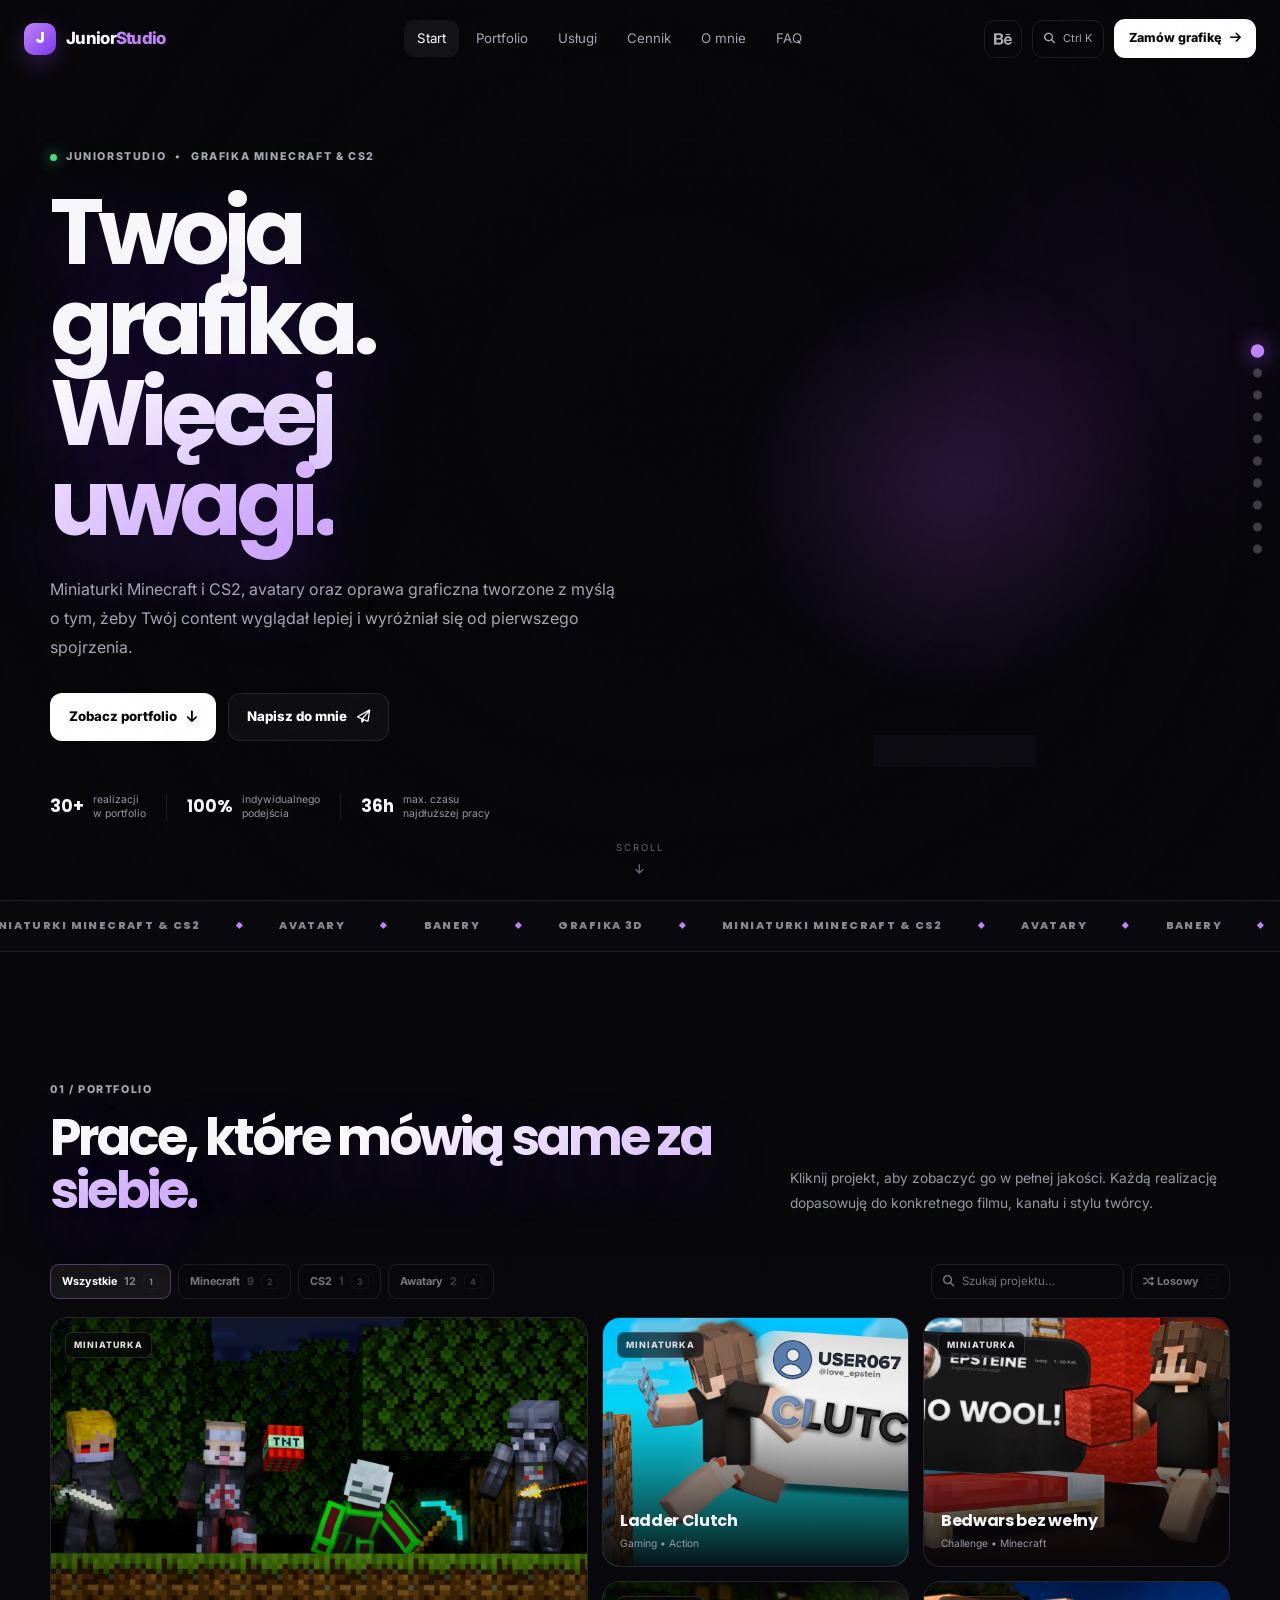
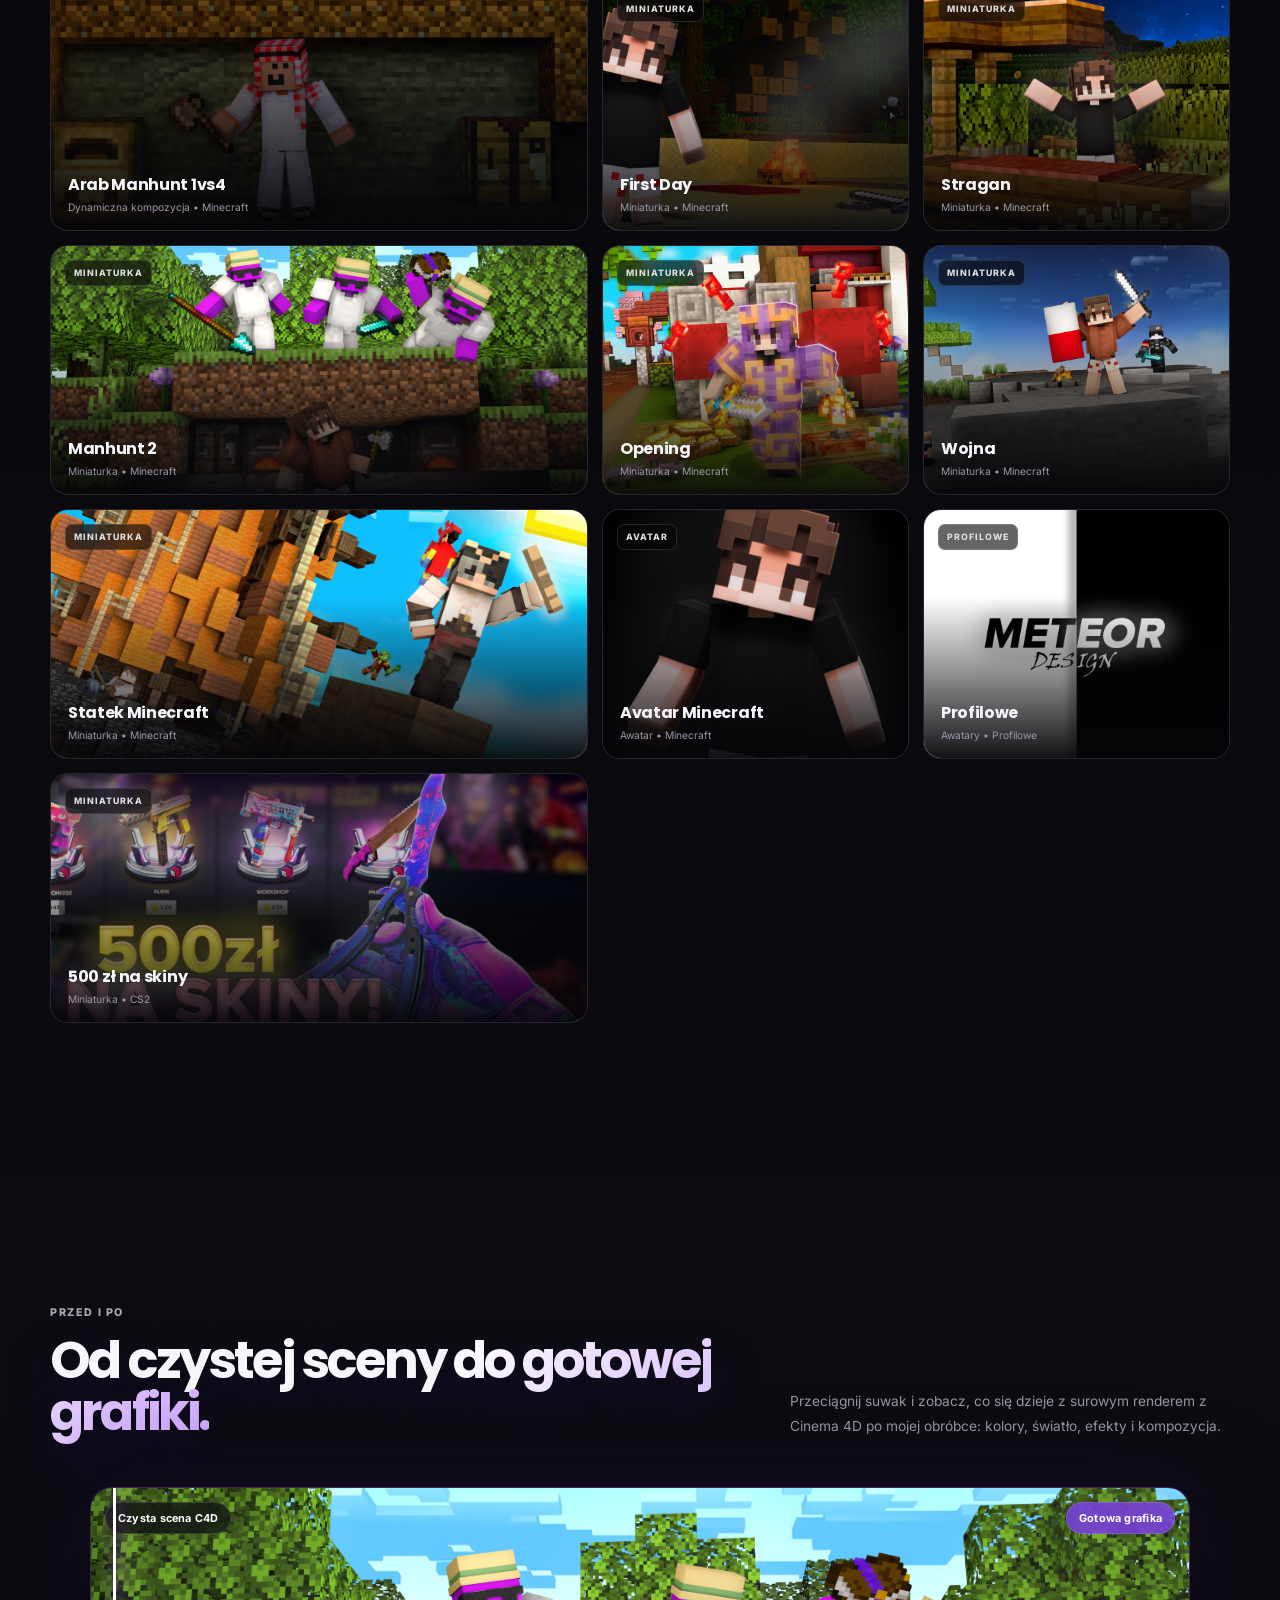
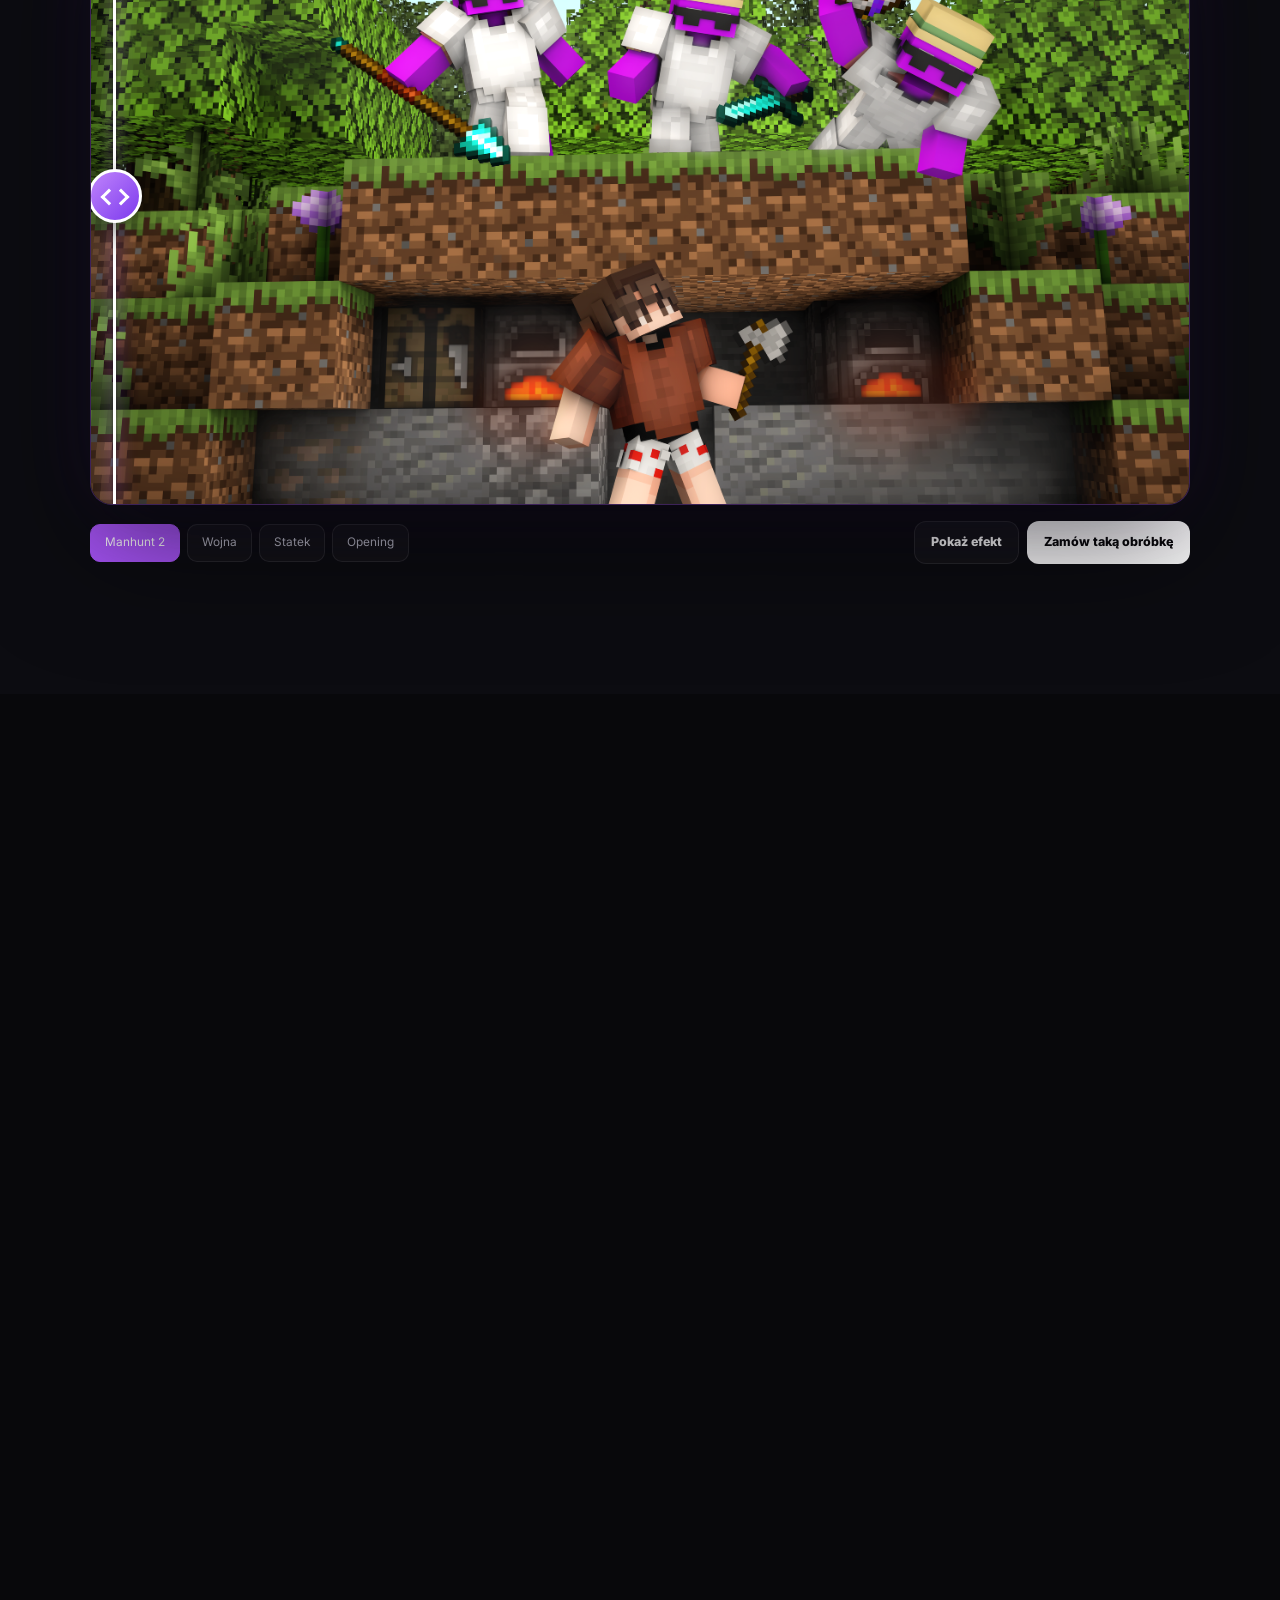
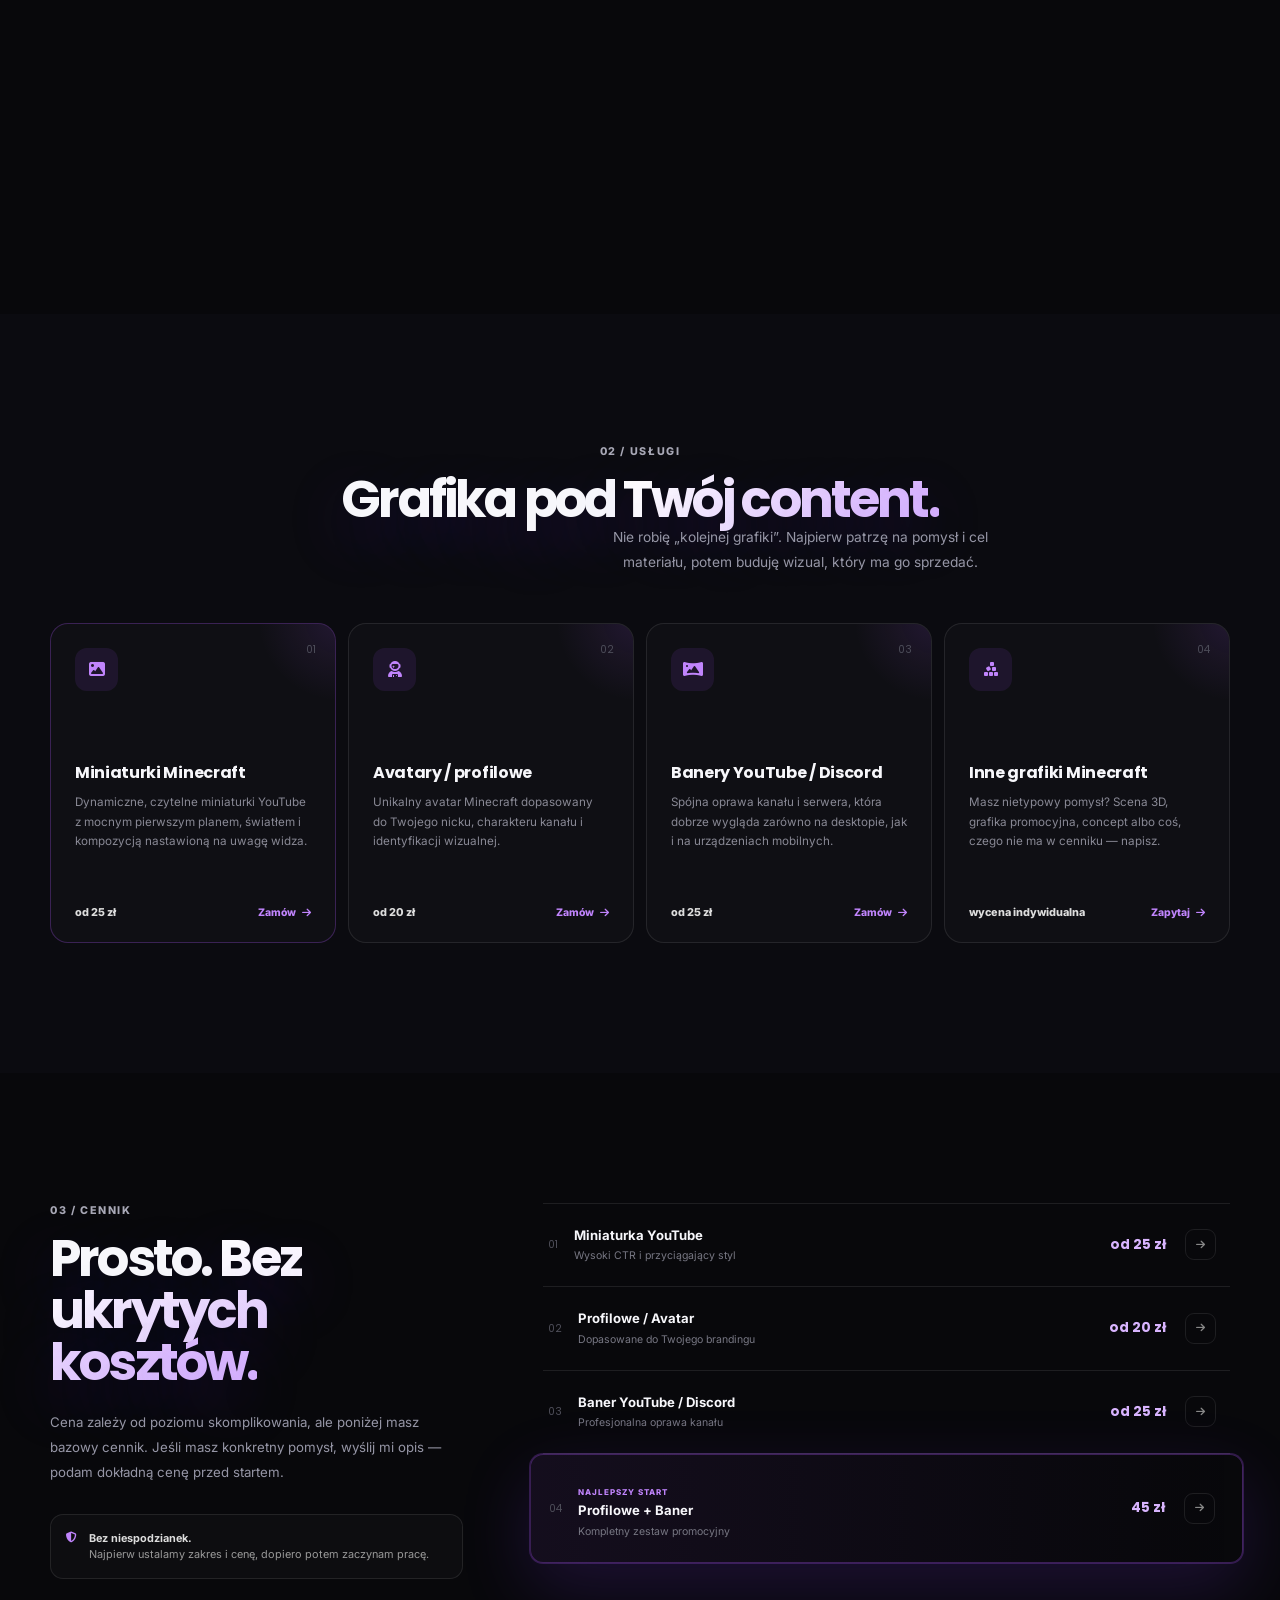
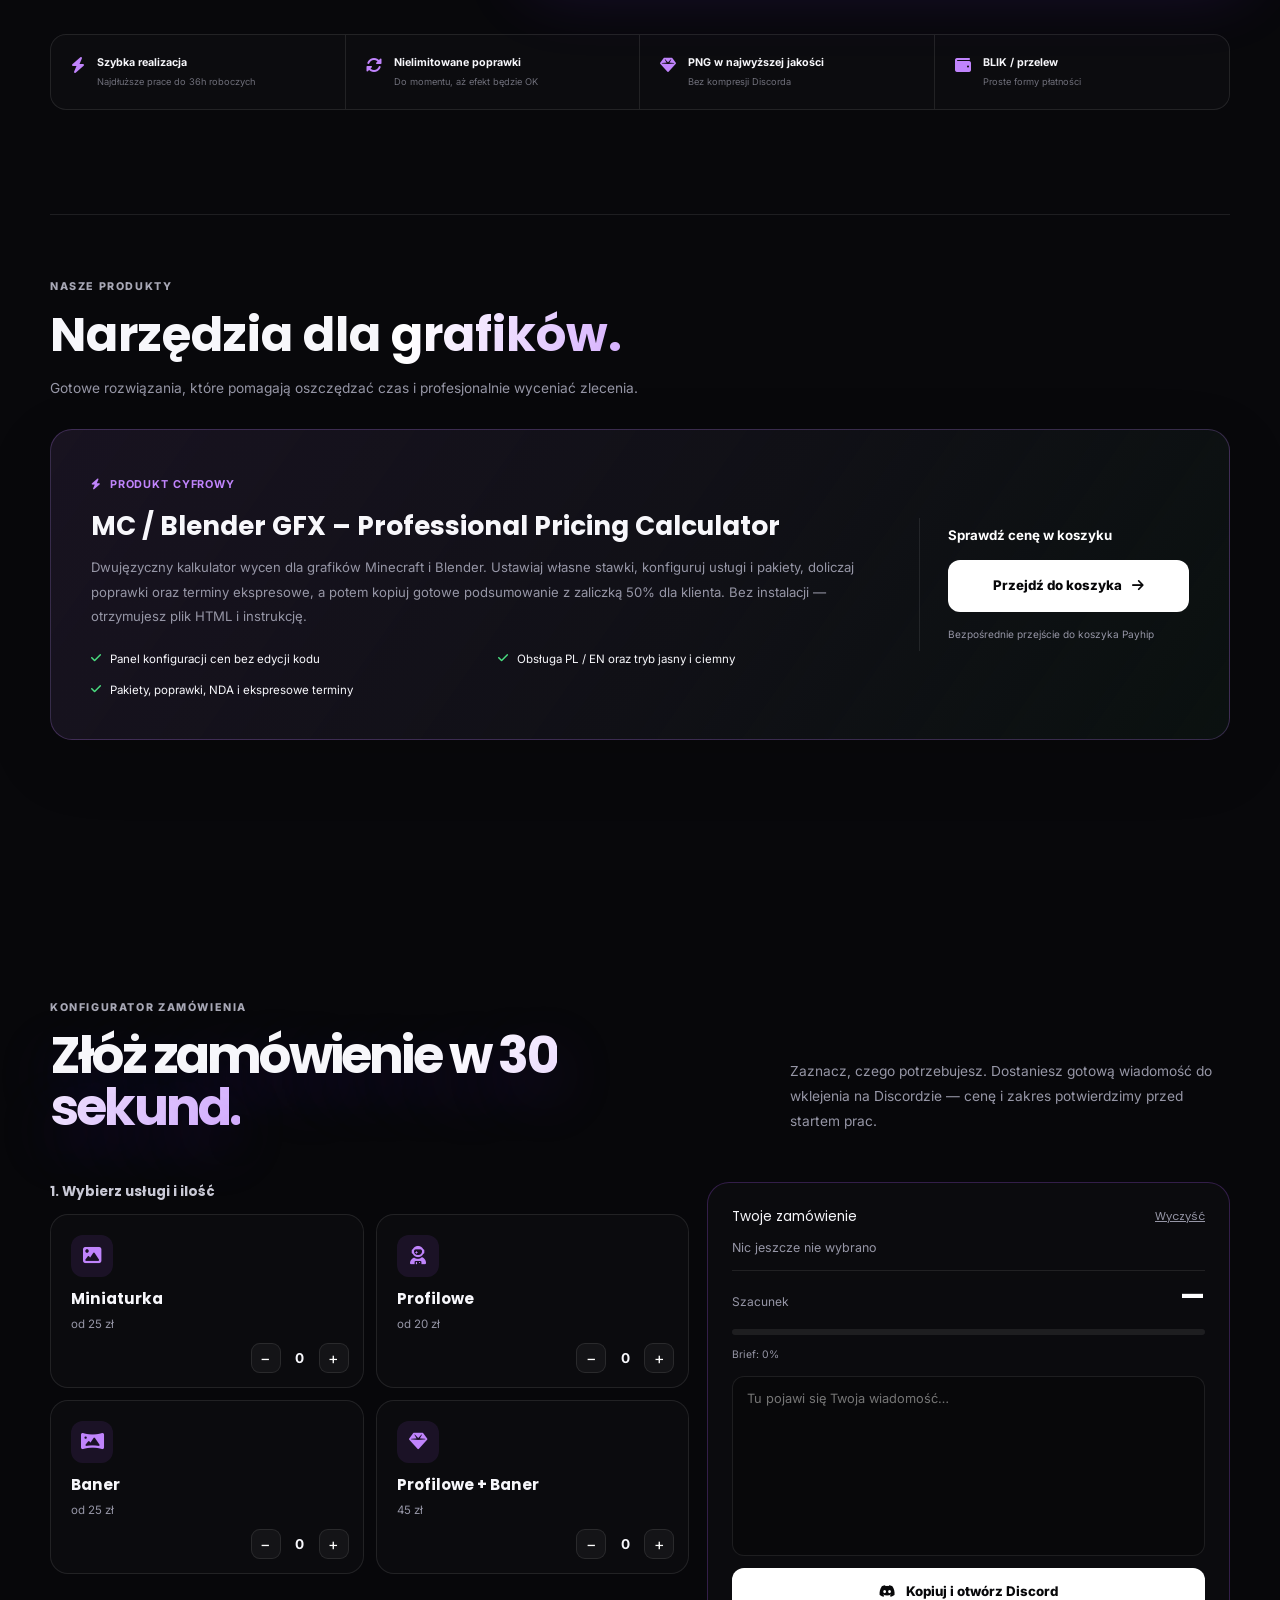
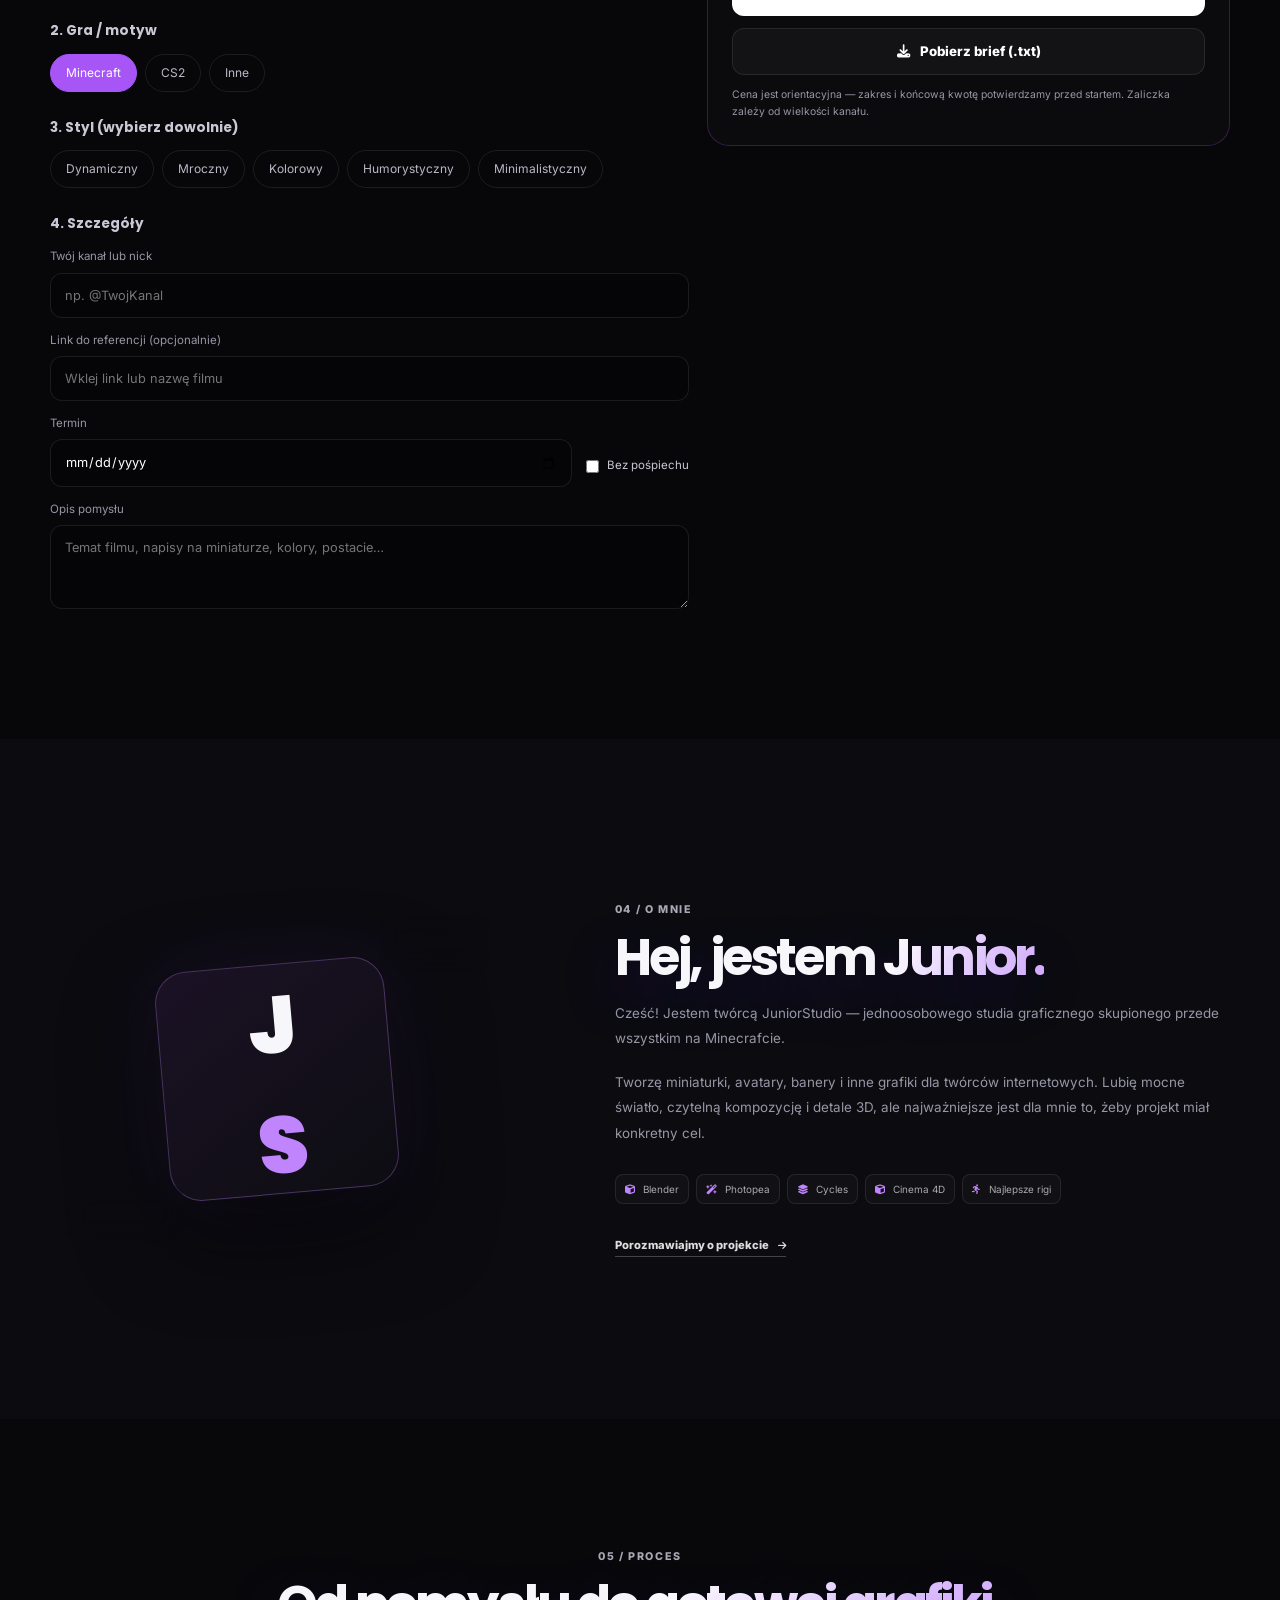
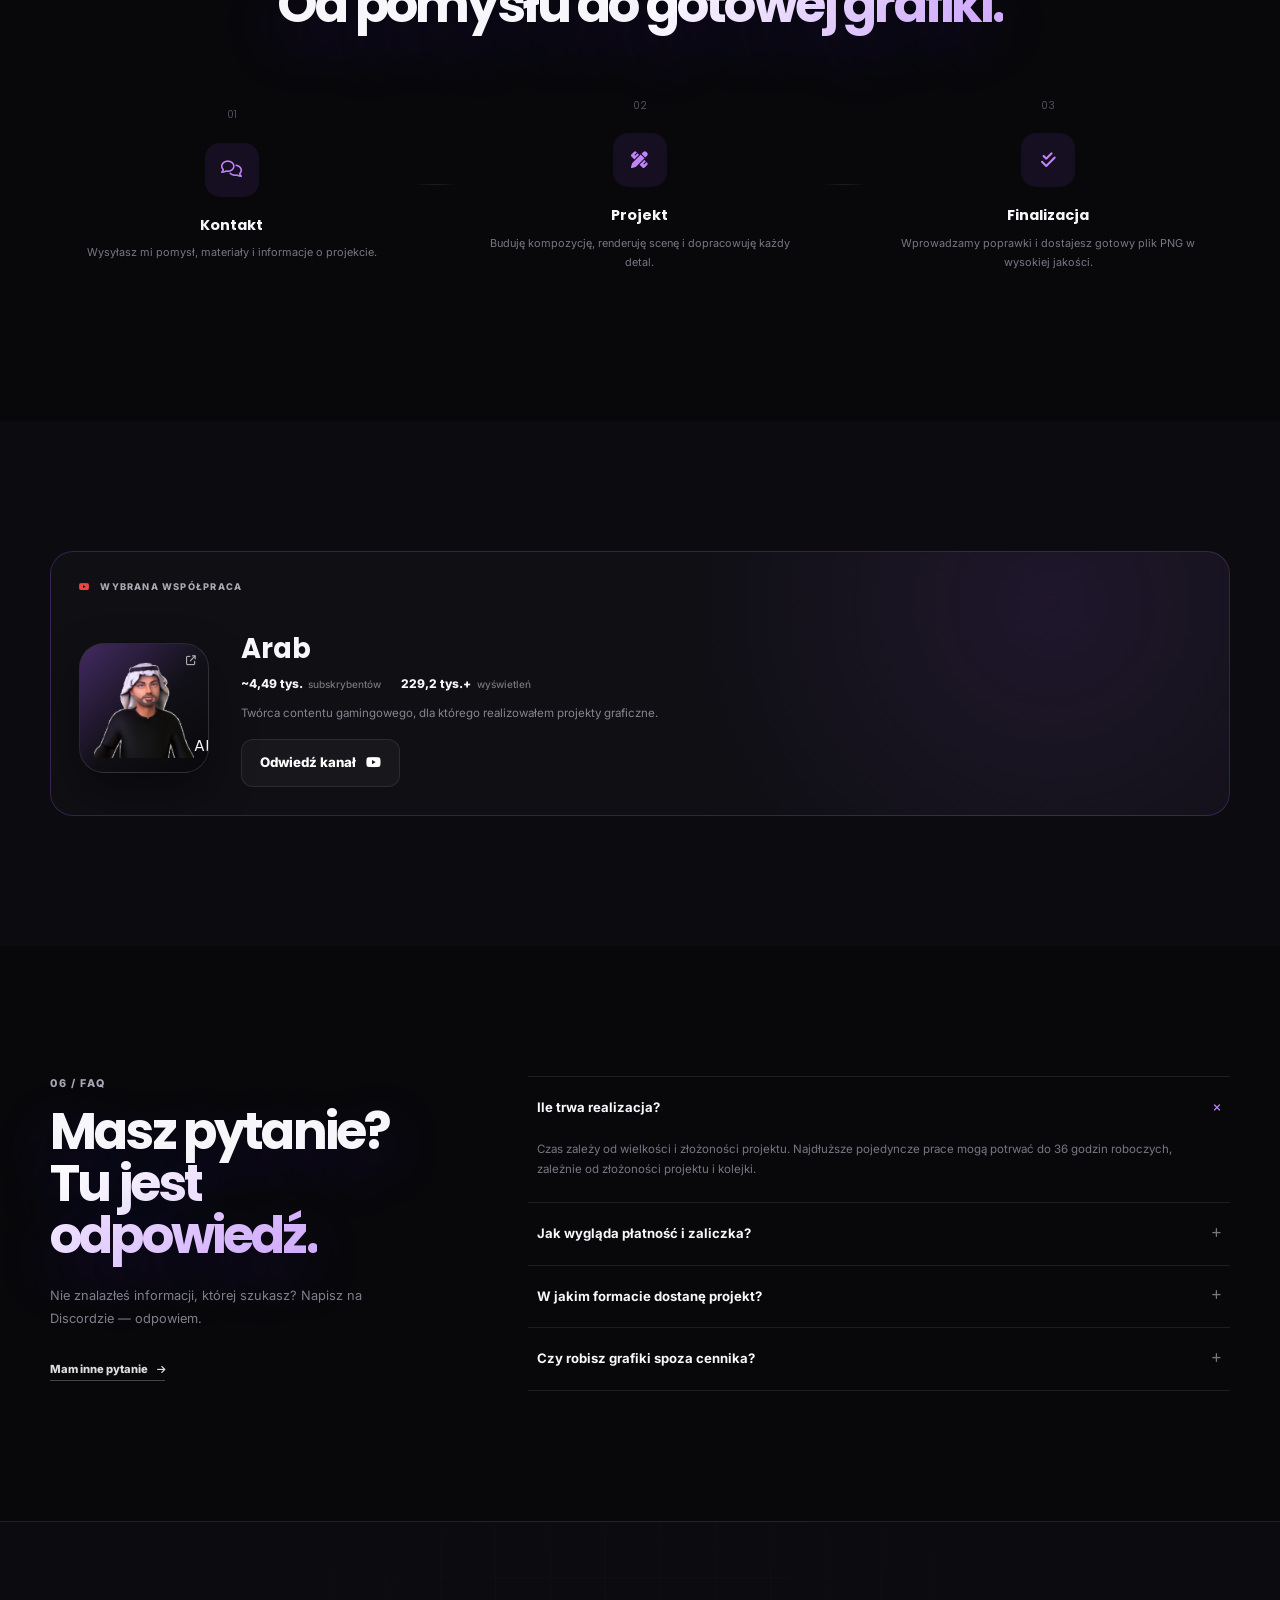
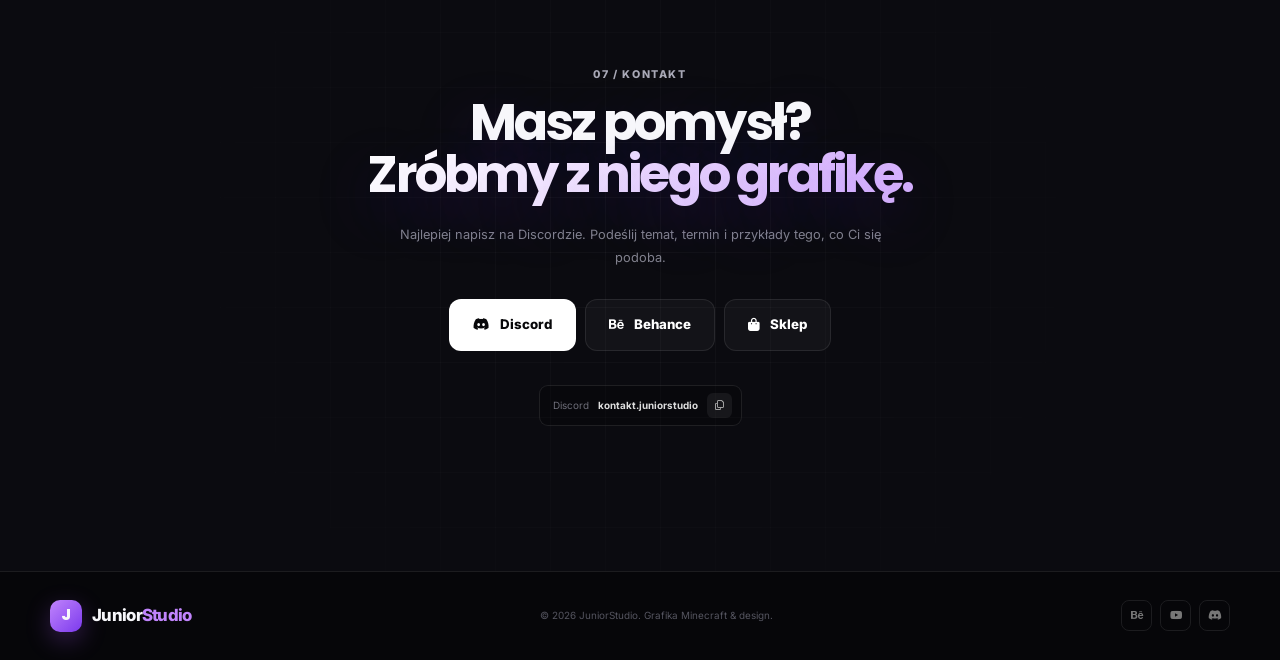
==== commit b99429a7: "Update index.html" ====
--- a/index.html
+++ b/index.html
@@ -495,7 +495,7 @@
                         </div>
                         <div class="collab-copy">
                             <h2>Arab</h2>
-                            <div class="collab-stats"><span>~3,77 tys. <small>subskrybentów</small></span><span>103,3 tys.+ <small>wyświetleń</small></span></div>
+                            <div class="collab-stats"><span>~4,49 tys. <small>subskrybentów</small></span><span>229,2 tys.+ <small>wyświetleń</small></span></div>
                             <p>Twórca contentu gamingowego, dla którego realizowałem projekty graficzne.</p>
                             <a href="https://www.youtube.com/@ArabbbYT" target="_blank" rel="noopener" class="btn btn-ghost">Odwiedź kanał <i class="fa-brands fa-youtube"></i></a>
                         </div>
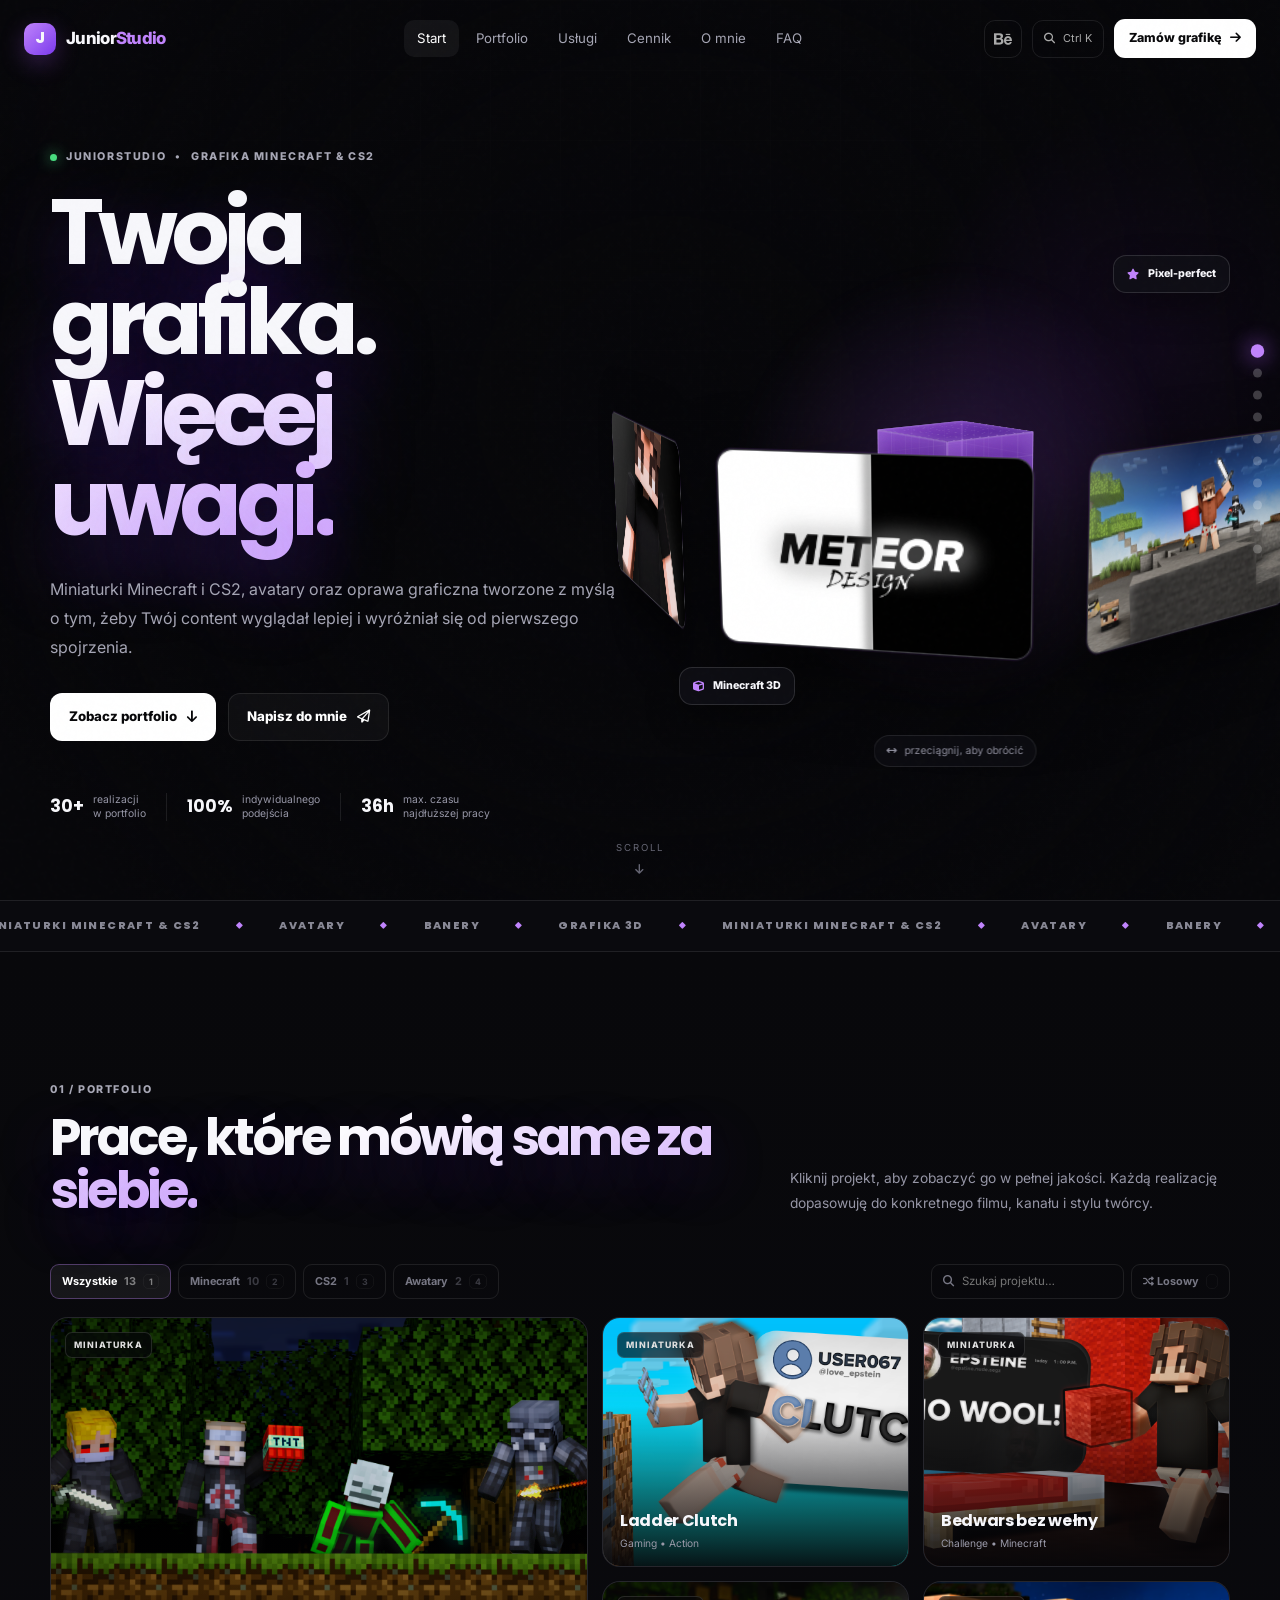
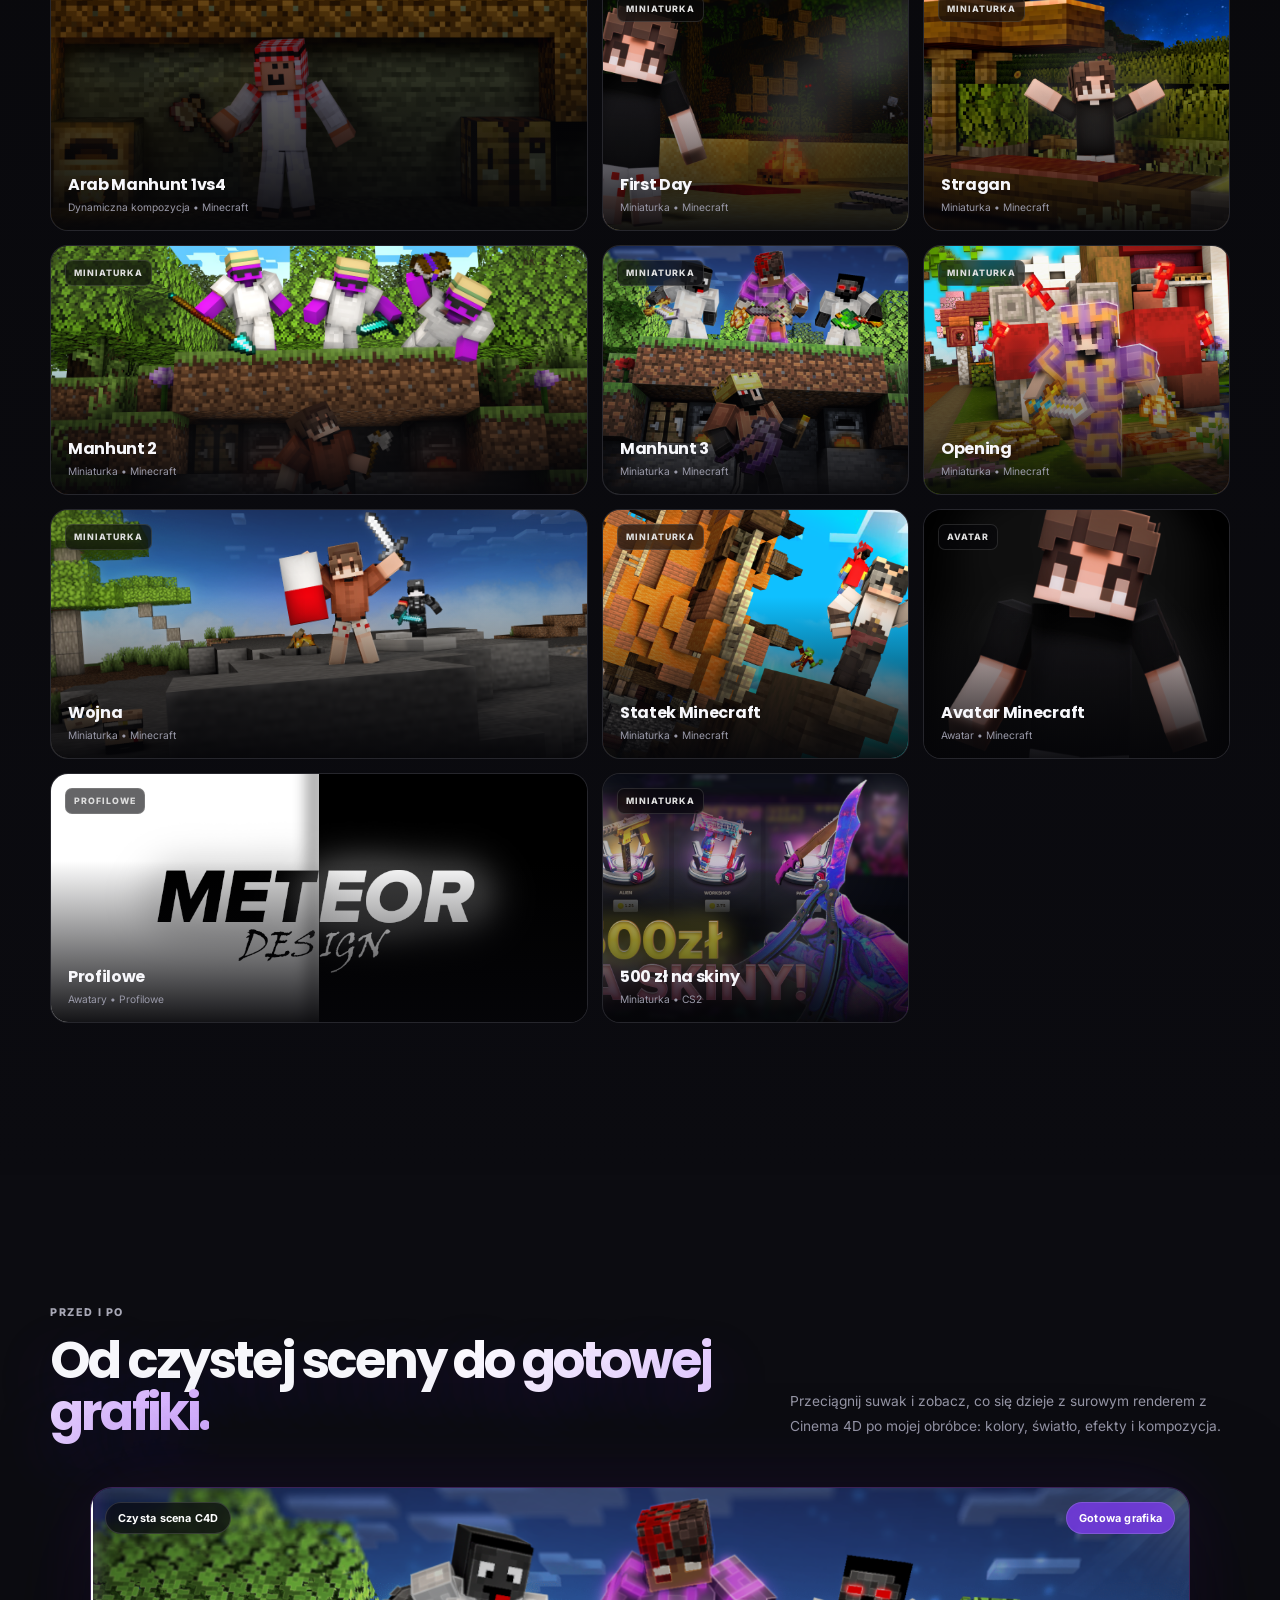
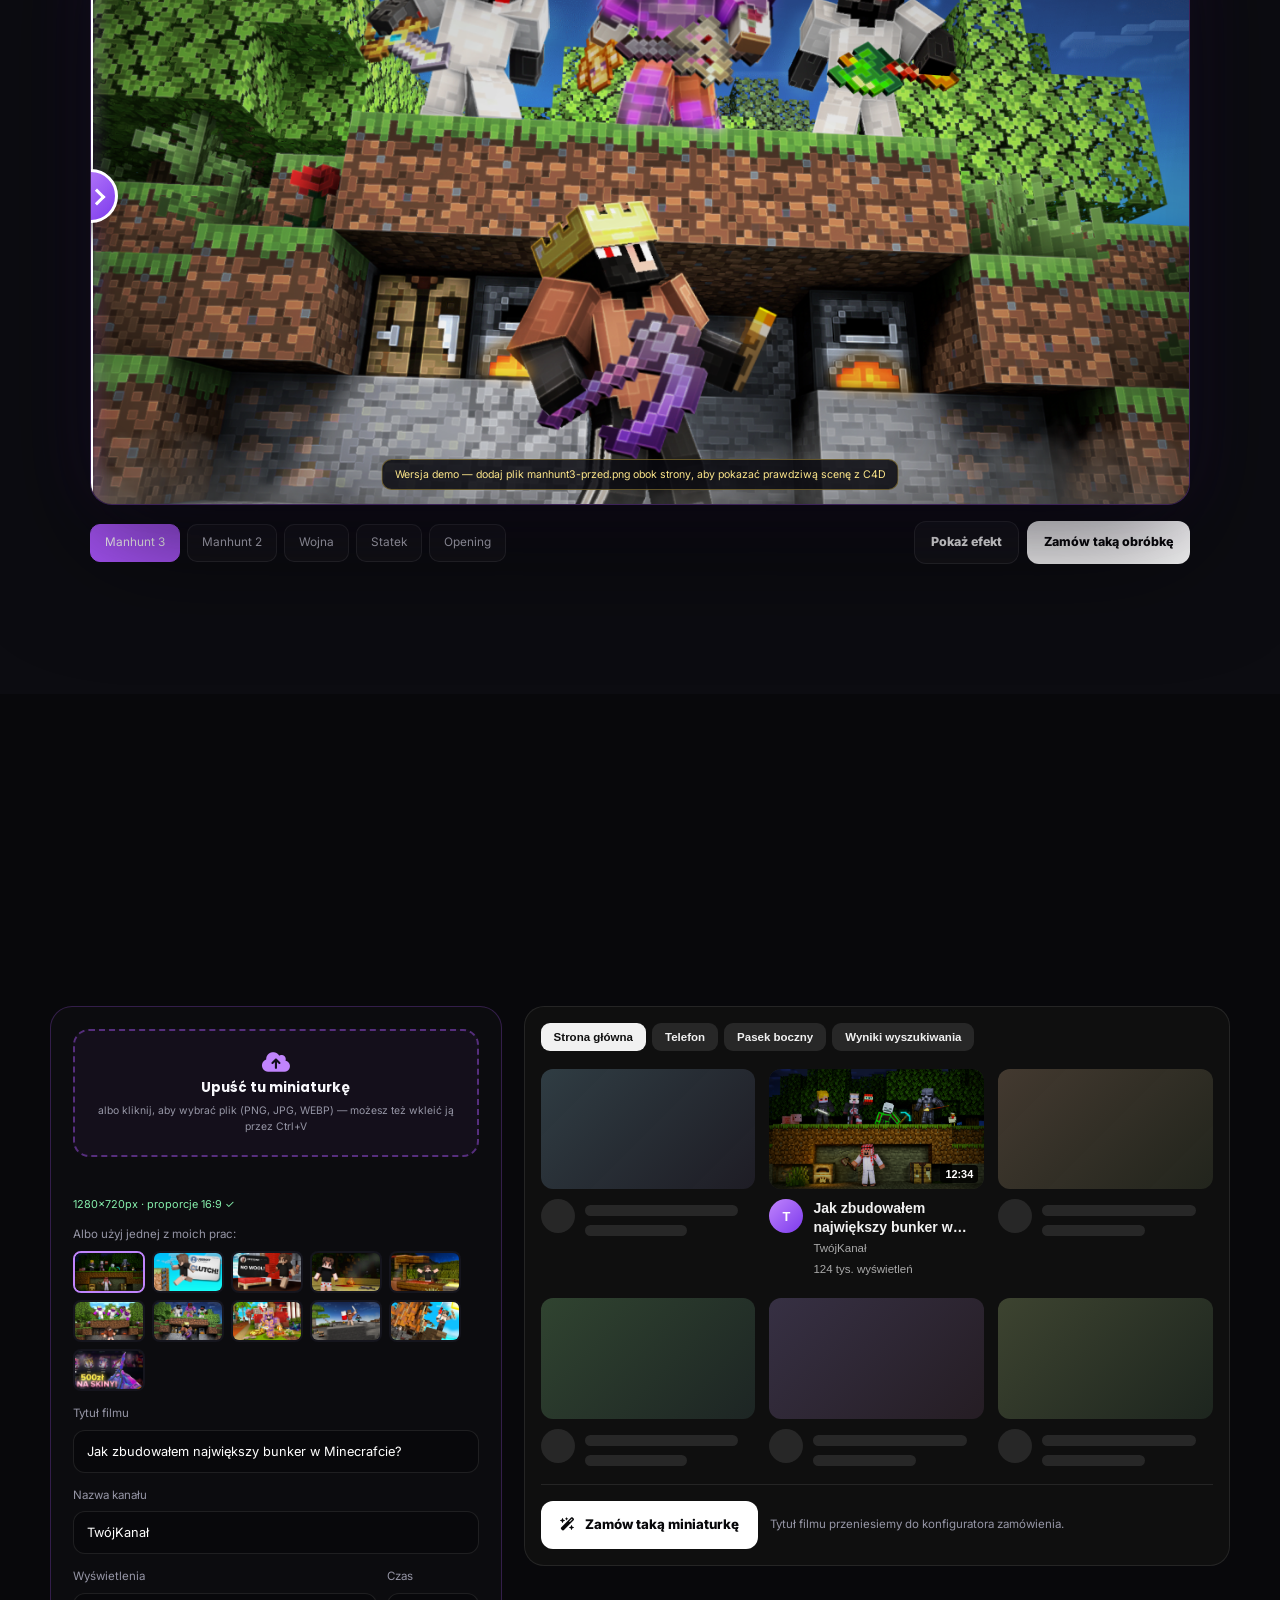
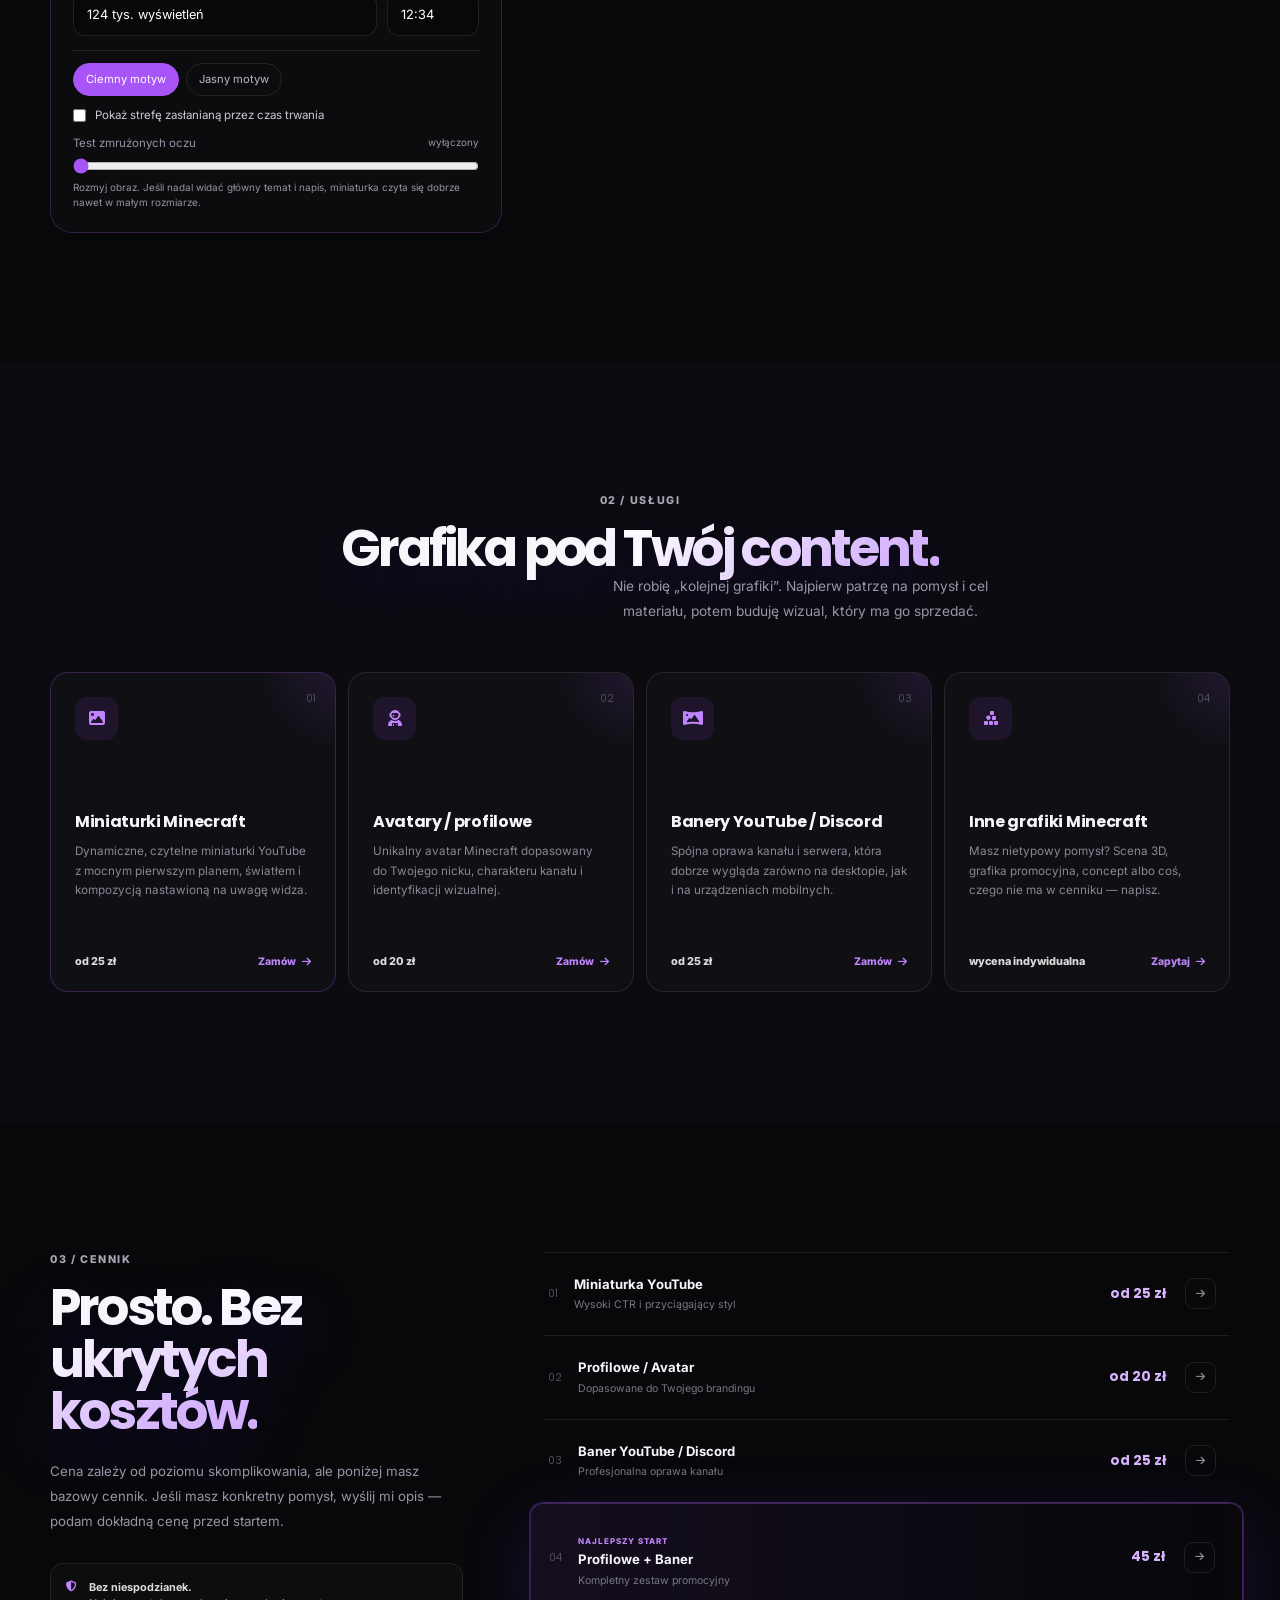
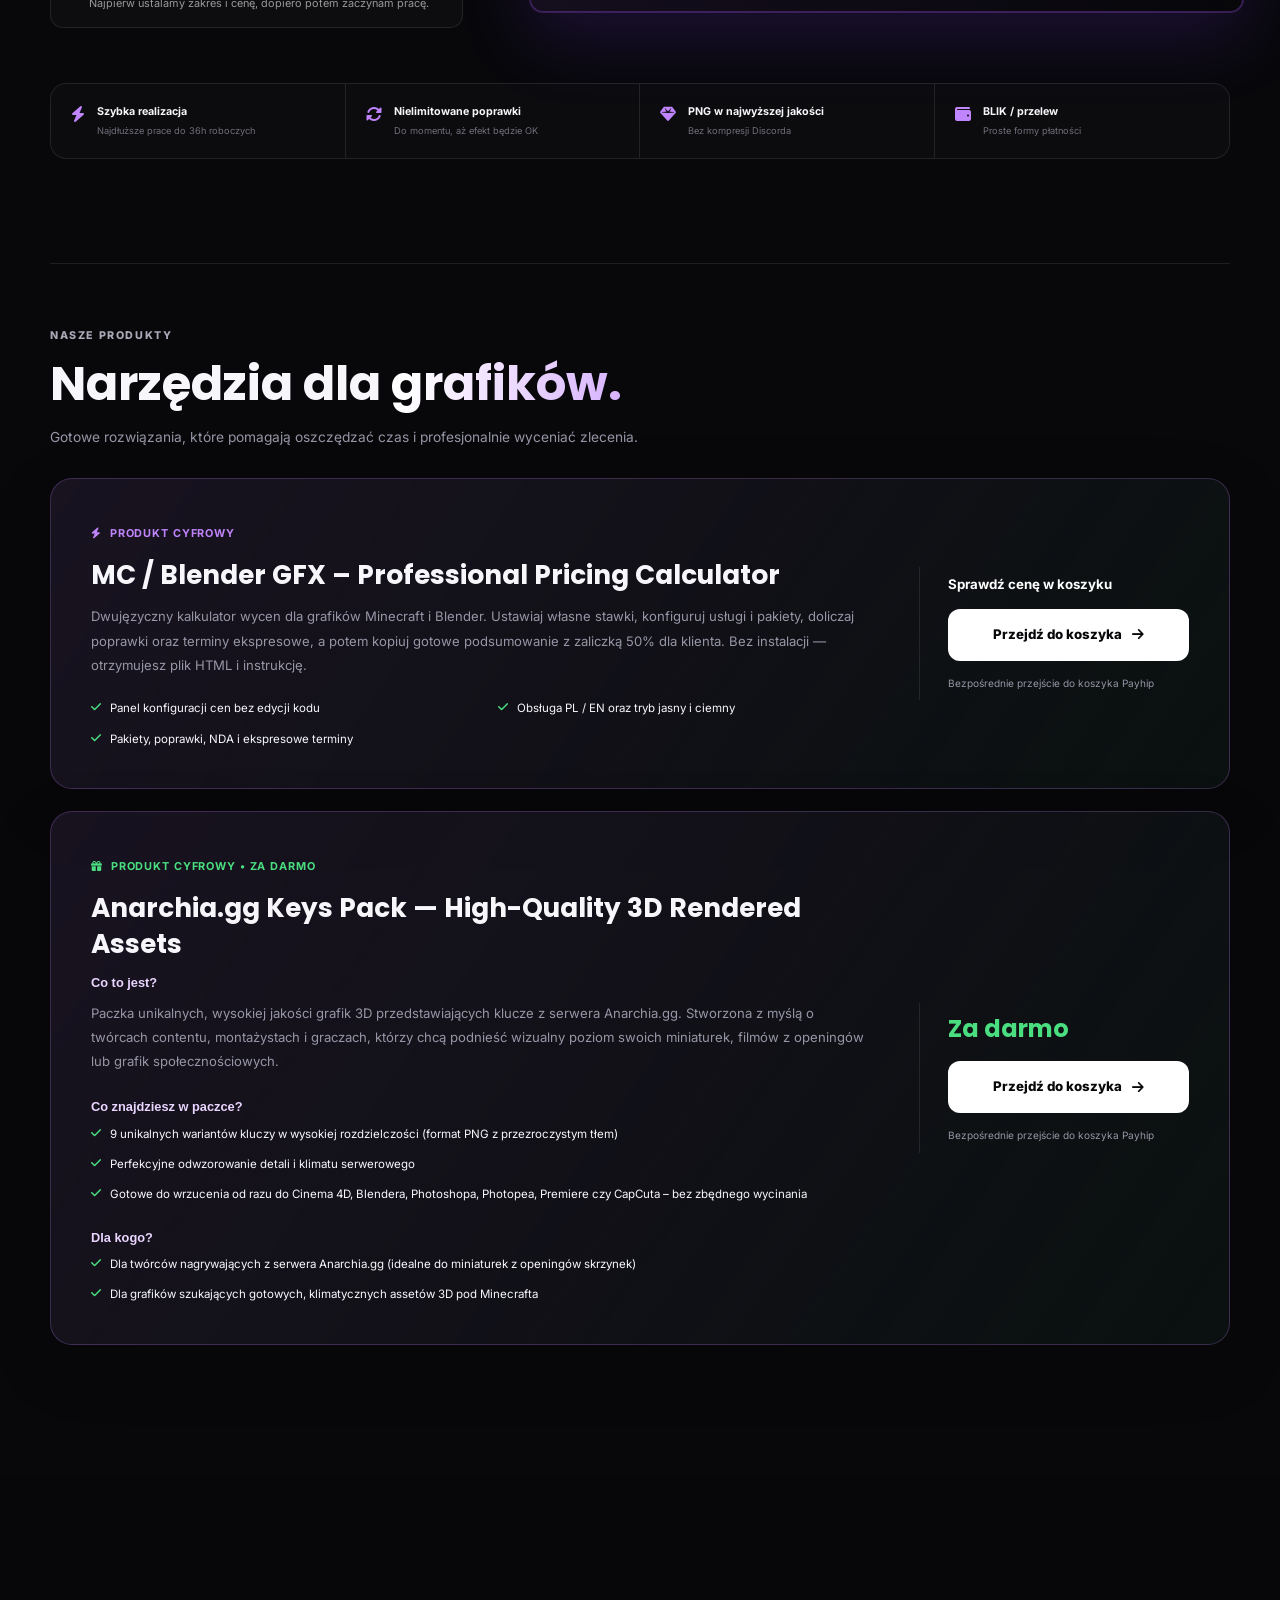
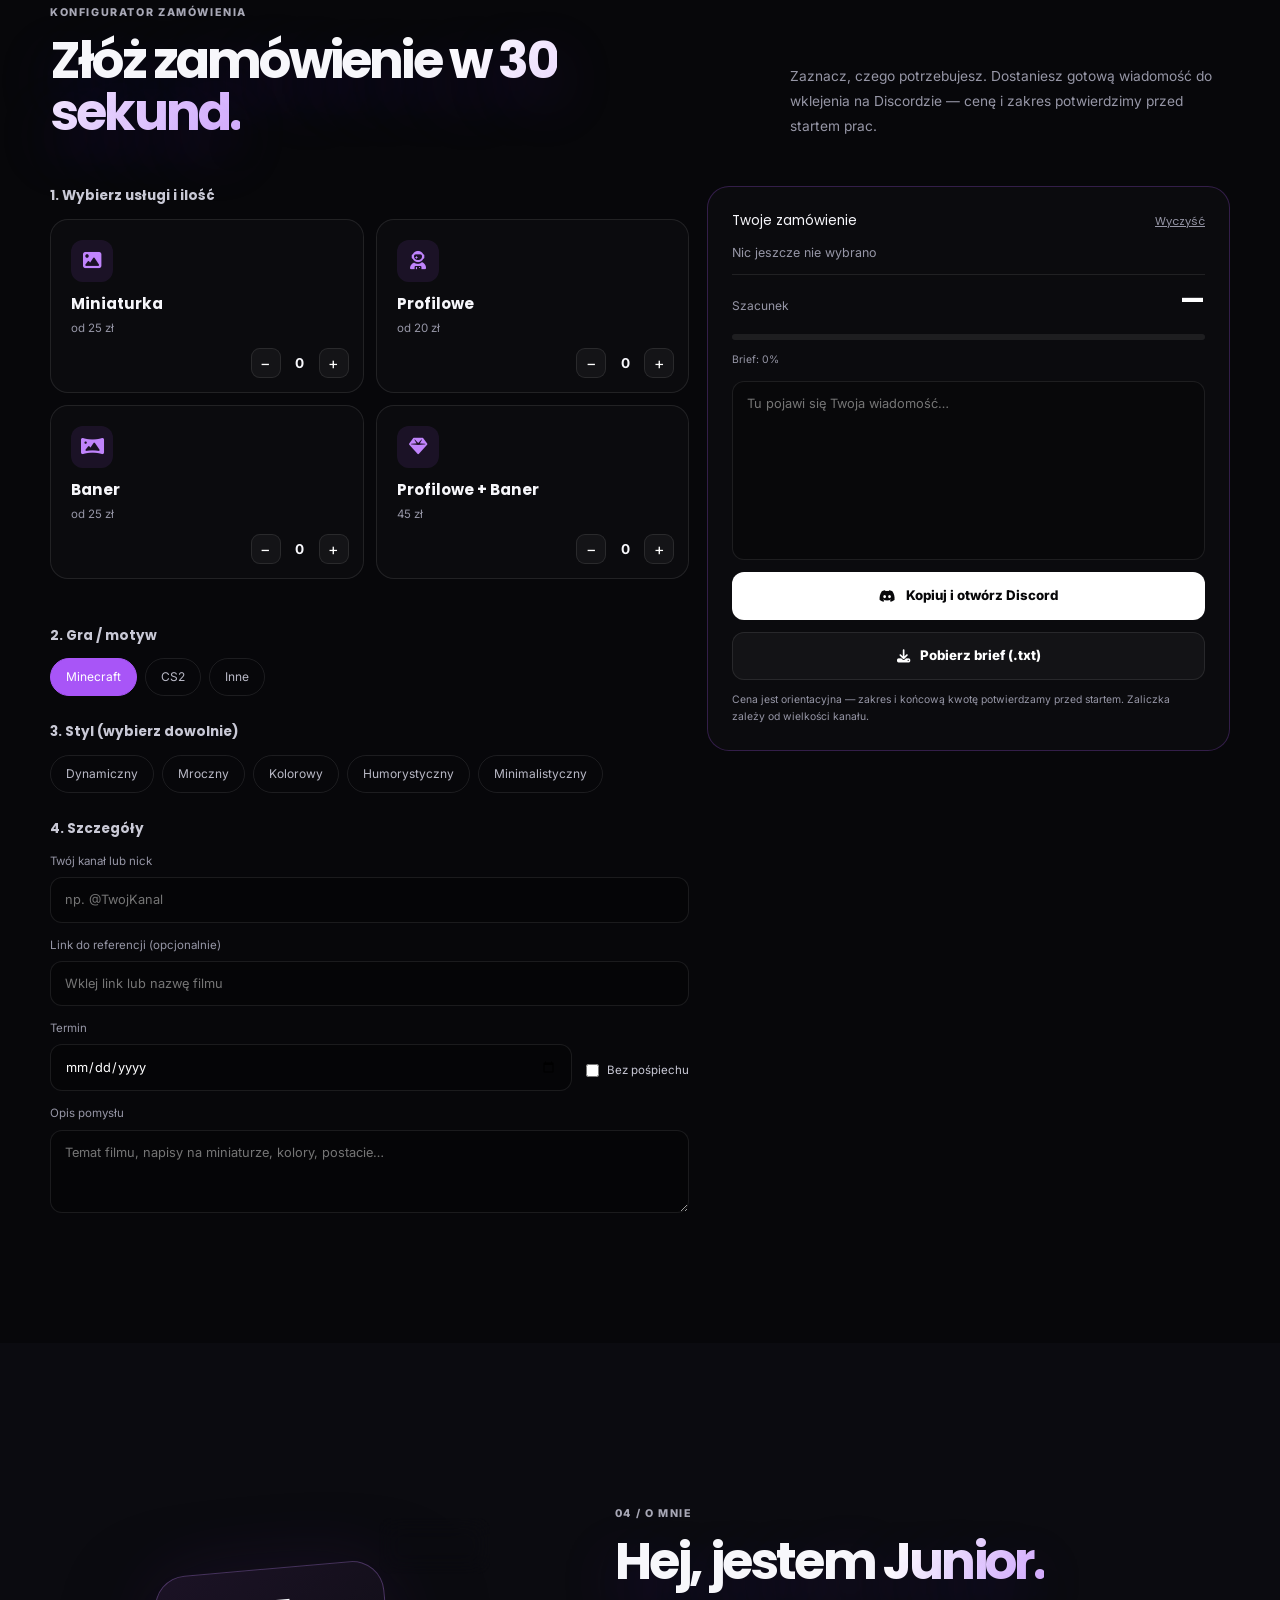
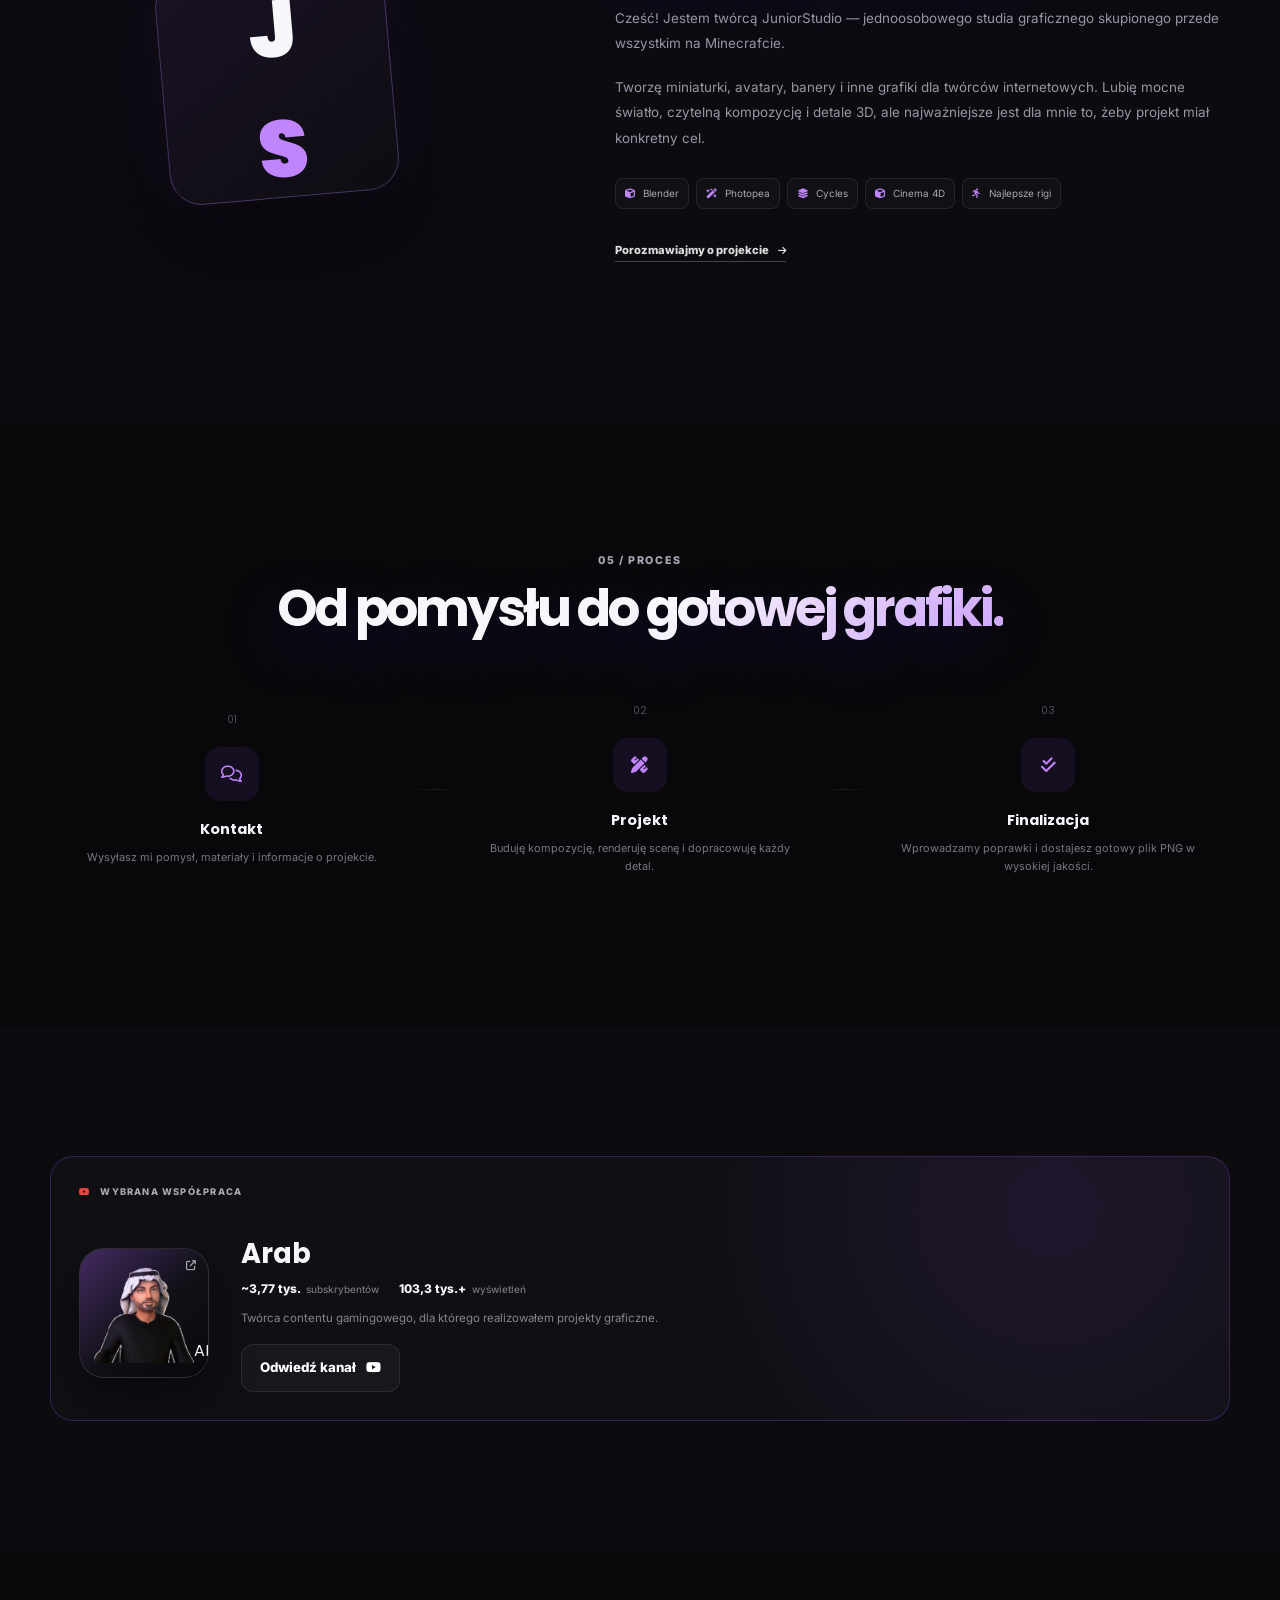
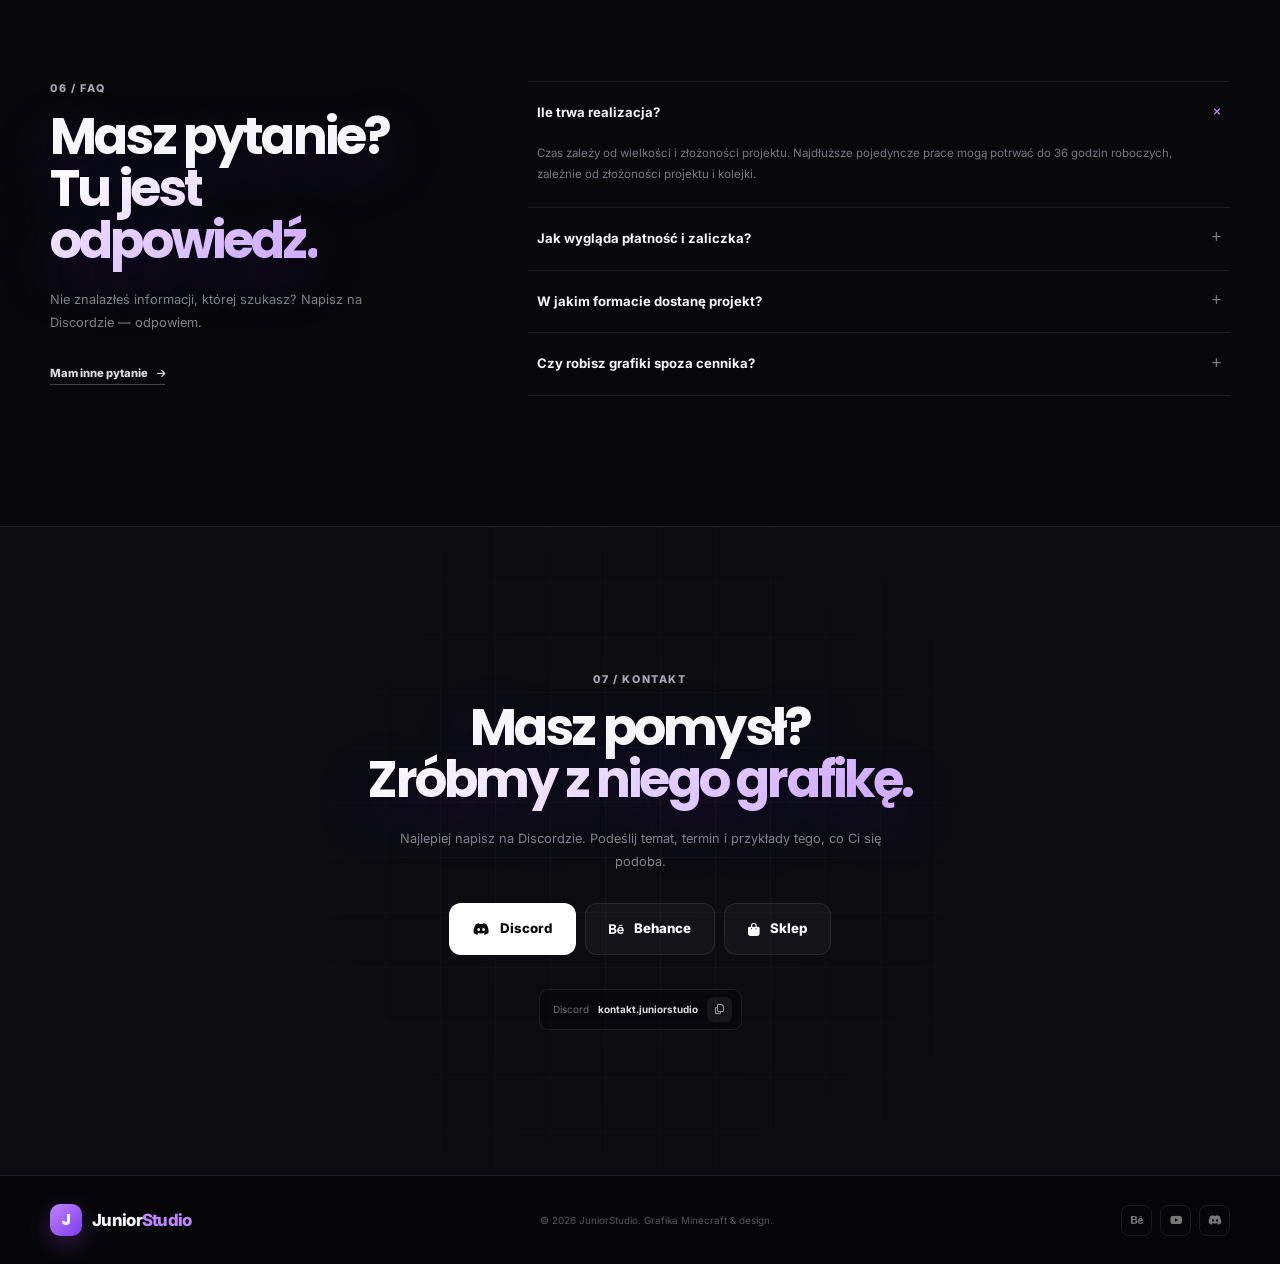
==== commit bbe84398: "Add files via upload" ====
--- a/index.html
+++ b/index.html
@@ -126,8 +126,8 @@
                 </div>
 
                 <div class="portfolio-filters reveal">
-                    <button class="filter-btn active" data-filter="all">Wszystkie <span>12</span></button>
-                    <button class="filter-btn" data-filter="minecraft">Minecraft <span>9</span></button>
+                    <button class="filter-btn active" data-filter="all">Wszystkie <span>13</span></button>
+                    <button class="filter-btn" data-filter="minecraft">Minecraft <span>10</span></button>
                     <button class="filter-btn" data-filter="cs2">CS2 <span>1</span></button>
                     <button class="filter-btn" data-filter="awatary">Awatary <span>2</span></button>
                 </div>
@@ -185,6 +185,15 @@
                         <div class="portfolio-gradient"></div>
                         <div class="portfolio-meta"><span class="tag">Miniaturka</span><span class="view-project">Podgląd <i class="fa-solid fa-arrow-up-right-from-square"></i></span></div>
                         <div class="portfolio-title"><h3>Manhunt 2</h3><p>Miniaturka • Minecraft</p></div>
+                    </article>
+
+                    <article class="portfolio-item reveal" data-category="minecraft" tabindex="0"
+                        data-image="Manhunt3-po.png" data-title="Manhunt 3"
+                        data-desc="Miniaturka Minecraft z czwórką postaci i niską kamerą, która nadaje kadrowi dramatyzmu i mocnego kontrastu.">
+                        <img src="Manhunt3-po.png" alt="Manhunt 3" loading="lazy">
+                        <div class="portfolio-gradient"></div>
+                        <div class="portfolio-meta"><span class="tag">Miniaturka</span><span class="view-project">Podgląd <i class="fa-solid fa-arrow-up-right-from-square"></i></span></div>
+                        <div class="portfolio-title"><h3>Manhunt 3</h3><p>Miniaturka • Minecraft</p></div>
                     </article>
 
                     <article class="portfolio-item reveal" data-category="minecraft" tabindex="0"
@@ -395,6 +404,20 @@
                         </div>
                         <div class="product-card-action"><span class="product-price">Sprawdź cenę w koszyku</span><a class="btn btn-primary" href="https://payhip.com/buy?s=1&amp;cart_links%5B%5D=y96tN&amp;qty%5By96tN%5D=1&amp;pwyw%5By96tN%5D=0.00" target="_blank" rel="noopener noreferrer">Przejdź do koszyka <i class="fa-solid fa-arrow-right"></i></a><small>Bezpośrednie przejście do koszyka Payhip</small></div>
                     </article>
+
+                    <article class="product-card product-card-free">
+                        <div class="product-card-copy">
+                            <span class="product-tag"><i class="fa-solid fa-gift"></i> Produkt cyfrowy • Za darmo</span>
+                            <h3>Anarchia.gg Keys Pack — High-Quality 3D Rendered Assets</h3>
+                            <h4 class="product-sub">Co to jest?</h4>
+                            <p>Paczka unikalnych, wysokiej jakości grafik 3D przedstawiających klucze z serwera Anarchia.gg. Stworzona z myślą o twórcach contentu, montażystach i graczach, którzy chcą podnieść wizualny poziom swoich miniaturek, filmów z openingów lub grafik społecznościowych.</p>
+                            <h4 class="product-sub">Co znajdziesz w paczce?</h4>
+                            <ul class="product-features one"><li><i class="fa-solid fa-check"></i> 9 unikalnych wariantów kluczy w wysokiej rozdzielczości (format PNG z przezroczystym tłem)</li><li><i class="fa-solid fa-check"></i> Perfekcyjne odwzorowanie detali i klimatu serwerowego</li><li><i class="fa-solid fa-check"></i> Gotowe do wrzucenia od razu do Cinema 4D, Blendera, Photoshopa, Photopea, Premiere czy CapCuta – bez zbędnego wycinania</li></ul>
+                            <h4 class="product-sub">Dla kogo?</h4>
+                            <ul class="product-features one"><li><i class="fa-solid fa-check"></i> Dla twórców nagrywających z serwera Anarchia.gg (idealne do miniaturek z openingów skrzynek)</li><li><i class="fa-solid fa-check"></i> Dla grafików szukających gotowych, klimatycznych assetów 3D pod Minecrafta</li></ul>
+                        </div>
+                        <div class="product-card-action"><span class="product-price product-price-free">Za darmo</span><a class="btn btn-primary" href="https://payhip.com/buy?cart_links%5B0%5D=95DnN&amp;qty%5B95DnN%5D=1&amp;s=1&amp;pwyw%5B95DnN%5D=0.00&amp;cart_links%5B%5D=95DnN" target="_blank" rel="noopener noreferrer">Przejdź do koszyka <i class="fa-solid fa-arrow-right"></i></a><small>Bezpośrednie przejście do koszyka Payhip</small></div>
+                    </article>
                 </div>
             </div>
         </section>
@@ -495,7 +518,7 @@
                         </div>
                         <div class="collab-copy">
                             <h2>Arab</h2>
-                            <div class="collab-stats"><span>~4,49 tys. <small>subskrybentów</small></span><span>229,2 tys.+ <small>wyświetleń</small></span></div>
+                            <div class="collab-stats"><span>~3,77 tys. <small>subskrybentów</small></span><span>103,3 tys.+ <small>wyświetleń</small></span></div>
                             <p>Twórca contentu gamingowego, dla którego realizowałem projekty graficzne.</p>
                             <a href="https://www.youtube.com/@ArabbbYT" target="_blank" rel="noopener" class="btn btn-ghost">Odwiedź kanał <i class="fa-brands fa-youtube"></i></a>
                         </div>
--- a/agency.css
+++ b/agency.css
@@ -145,3 +145,13 @@
 @media(max-width:560px){.pal-btn{display:none}}
 
 .loader.open{pointer-events:none}
+
+/* v14 — darmowy produkt: układ kilku sekcji w karcie */
+.products-panel .product-card+.product-card{margin-top:22px}
+.product-sub{font-family:Poppins,sans-serif;font-size:.8rem;font-weight:600;color:#e9d5ff;margin:24px 0 8px}
+.product-card-copy>h3+.product-sub{margin-top:6px}
+.product-card-copy>.product-sub+p{margin-top:0}
+.product-features.one{grid-template-columns:1fr!important;margin-top:8px!important}
+.product-card-free{border-color:rgba(74,222,128,.3)}
+.product-card-free .product-tag{color:#4ade80}
+.product-price-free{font-family:Poppins,sans-serif;font-size:1.5rem!important;color:#4ade80!important}
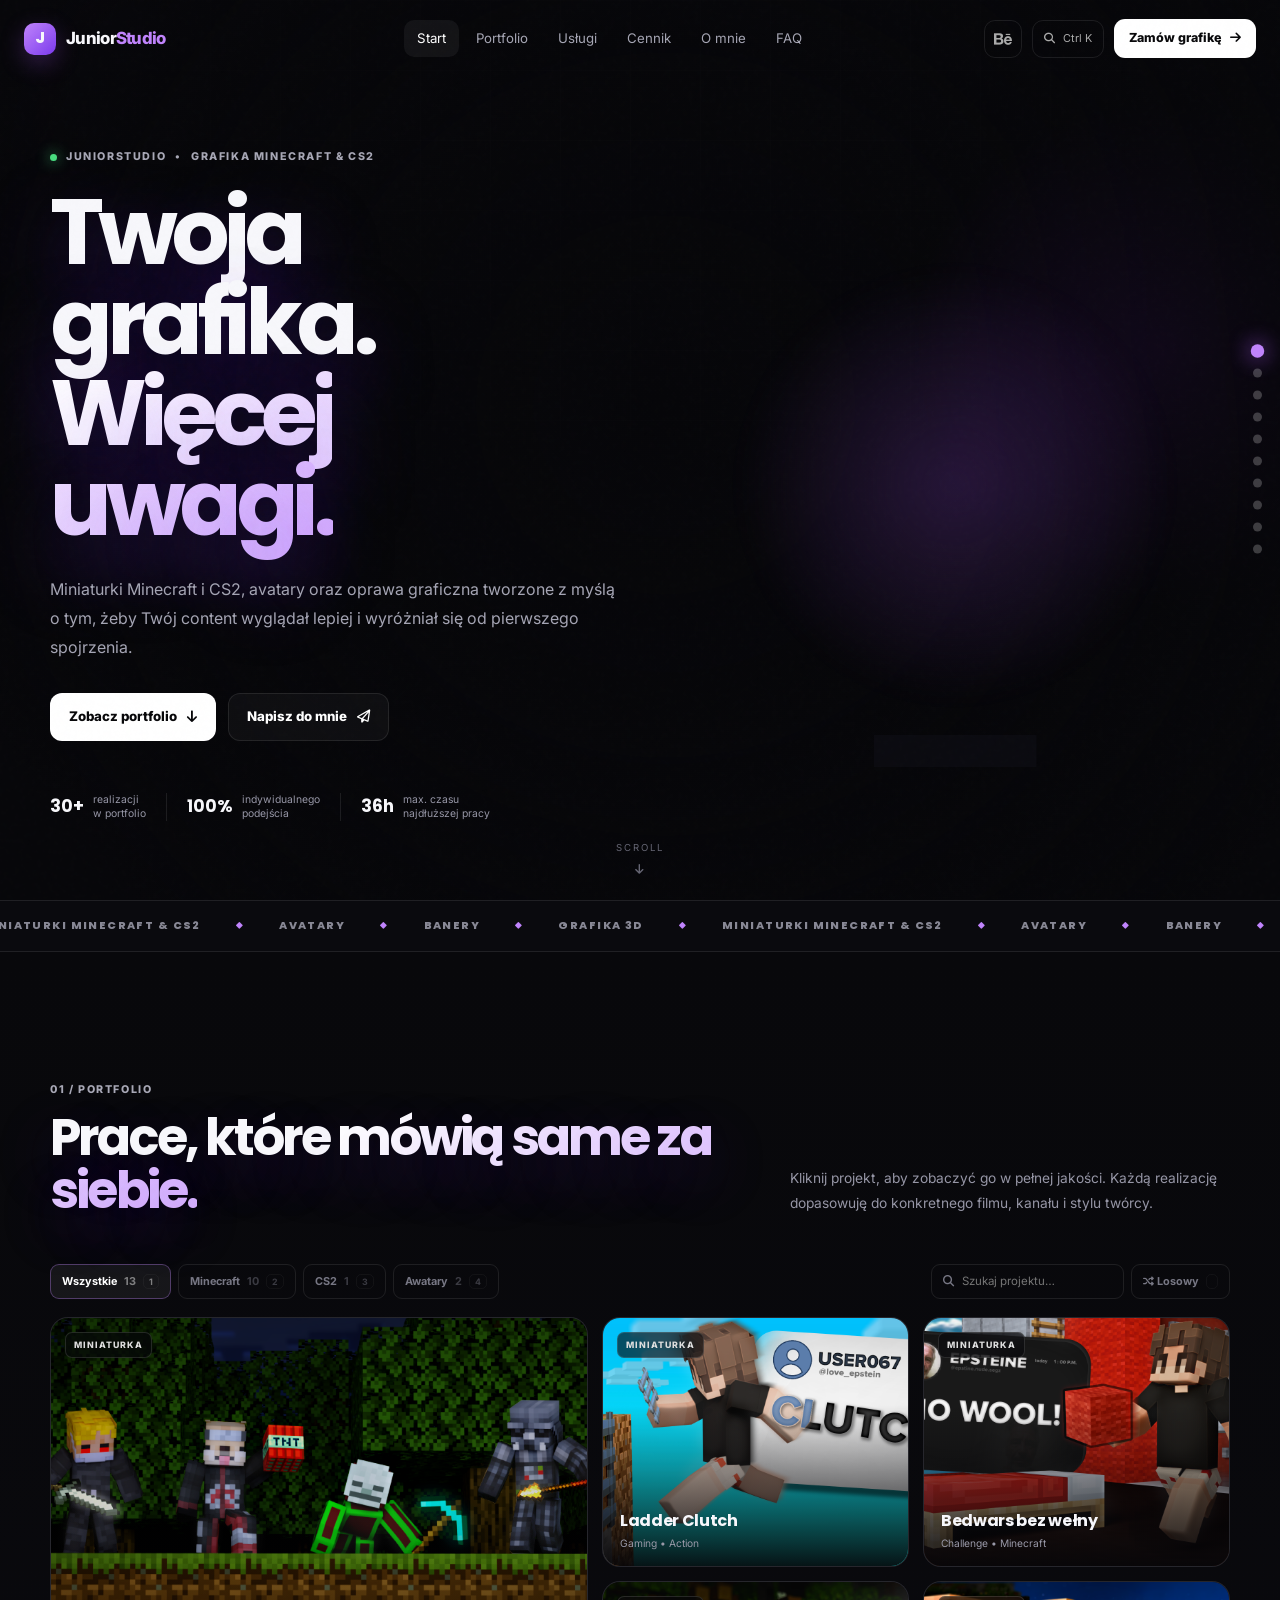
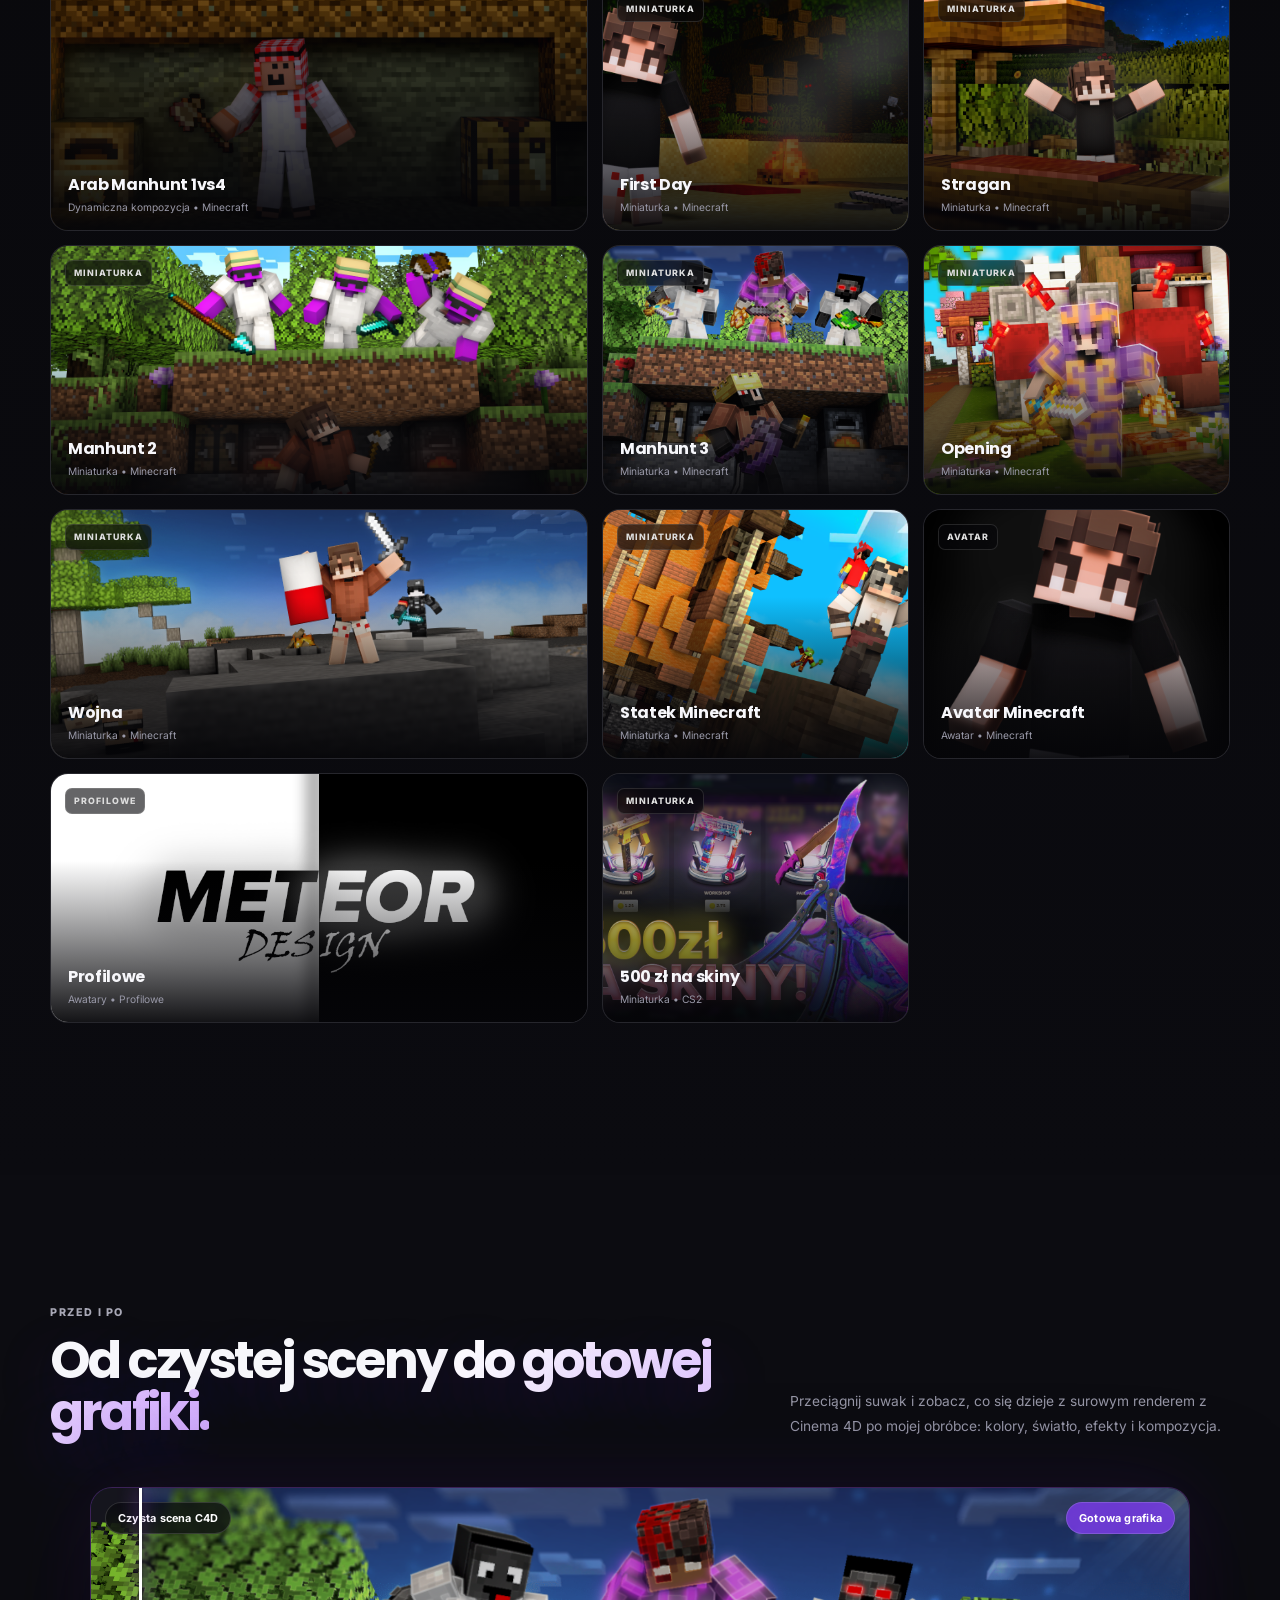
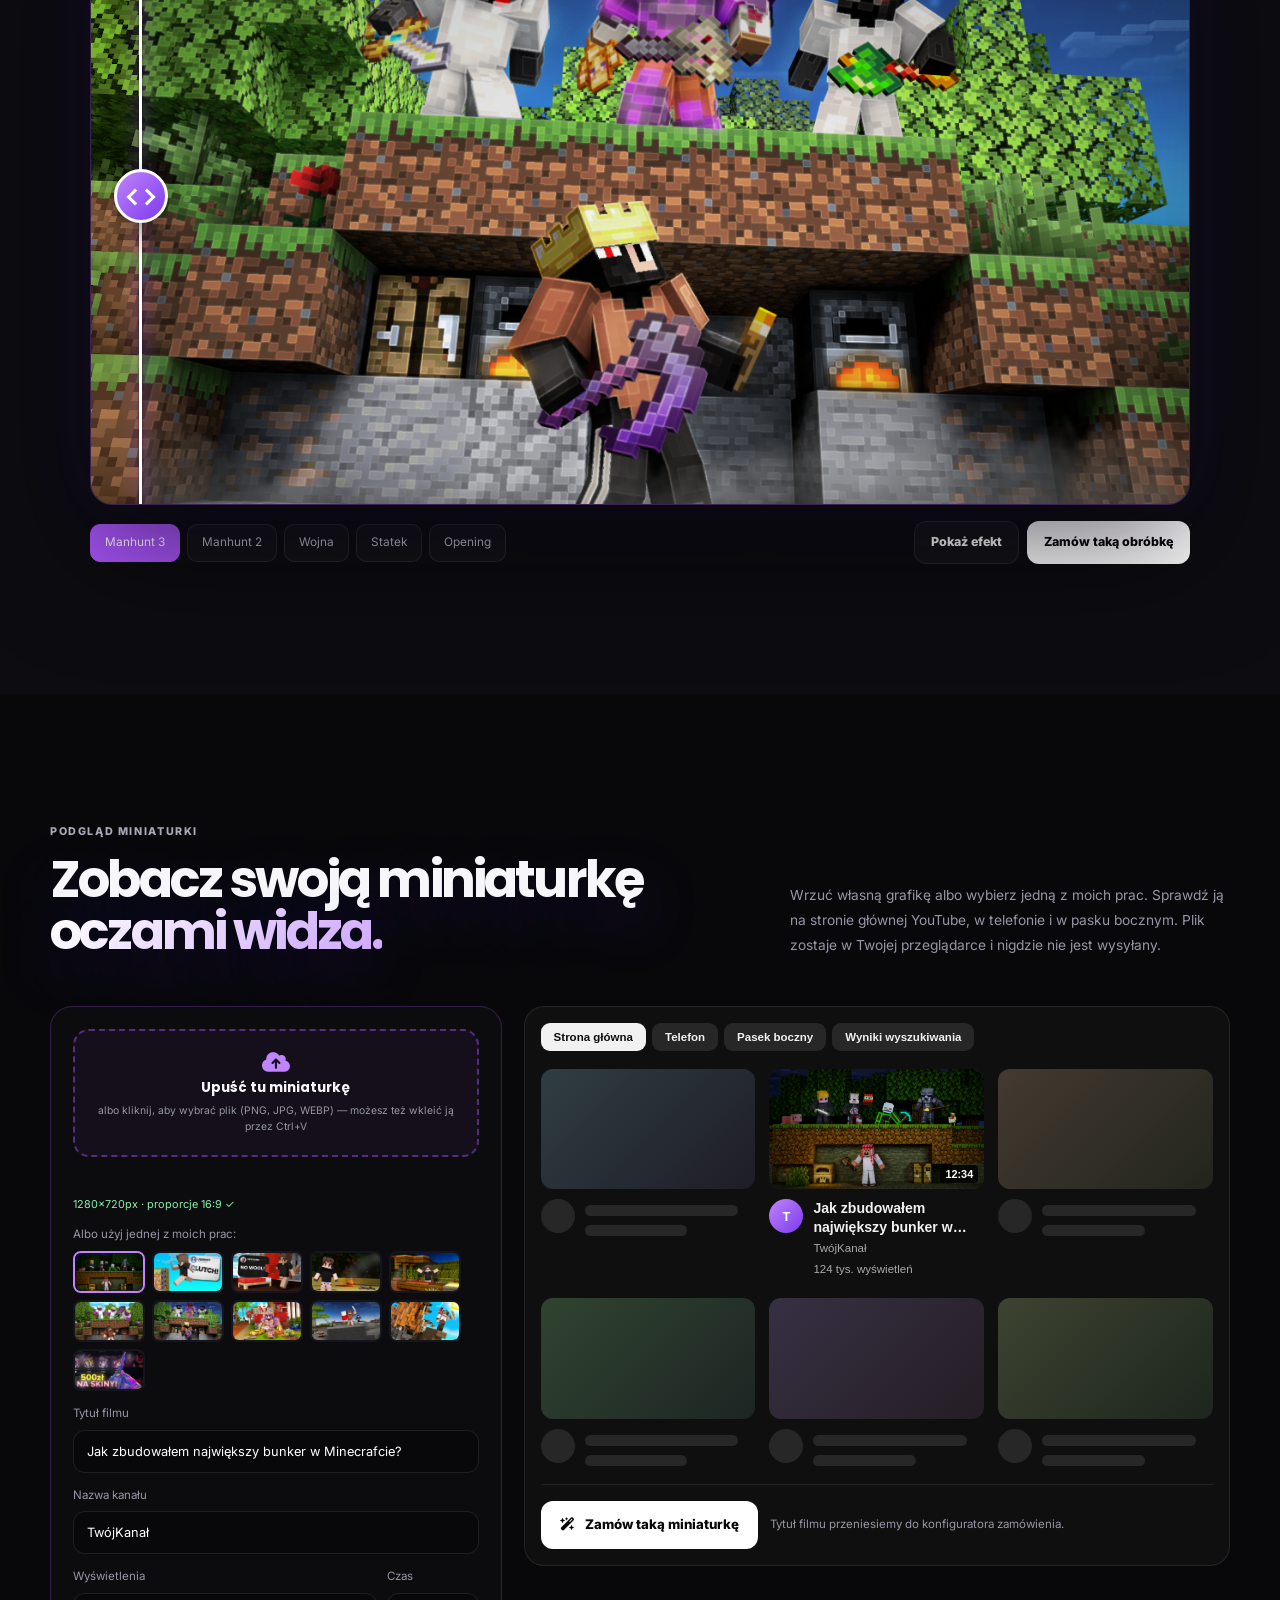
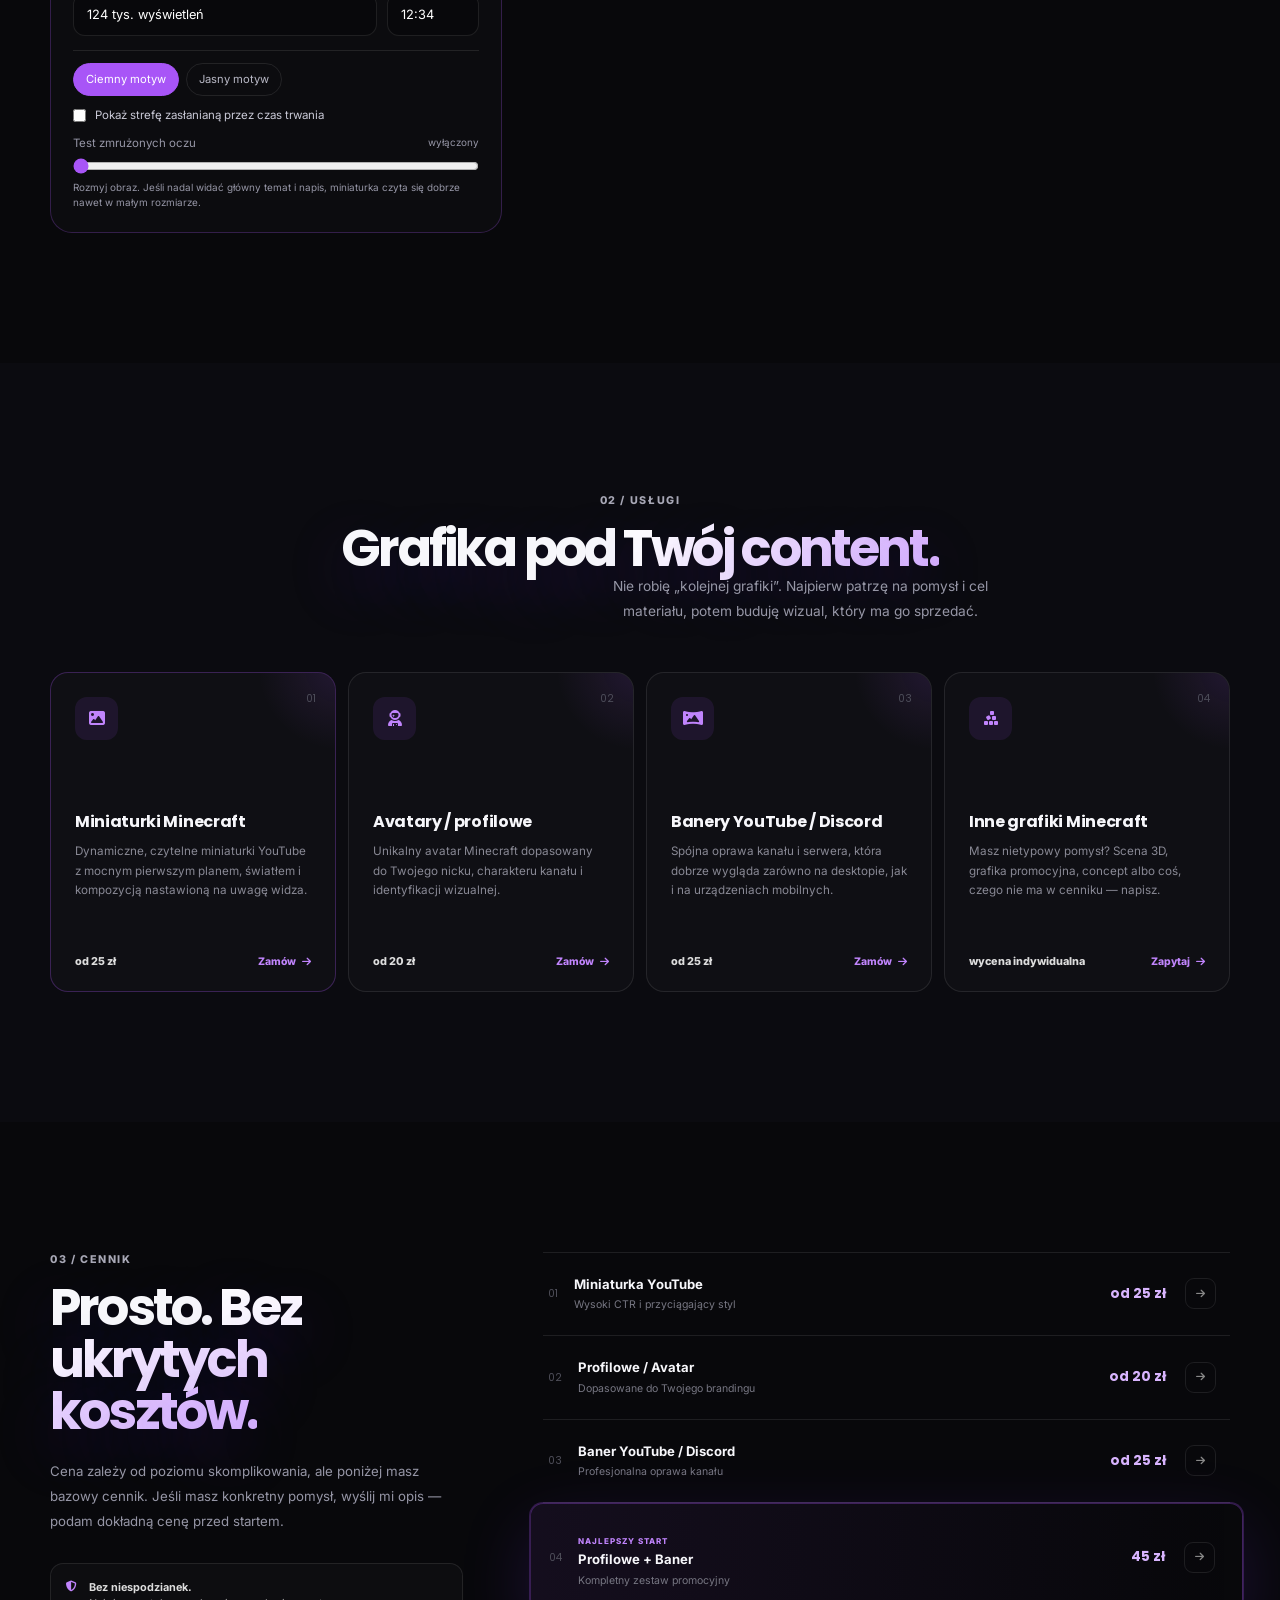
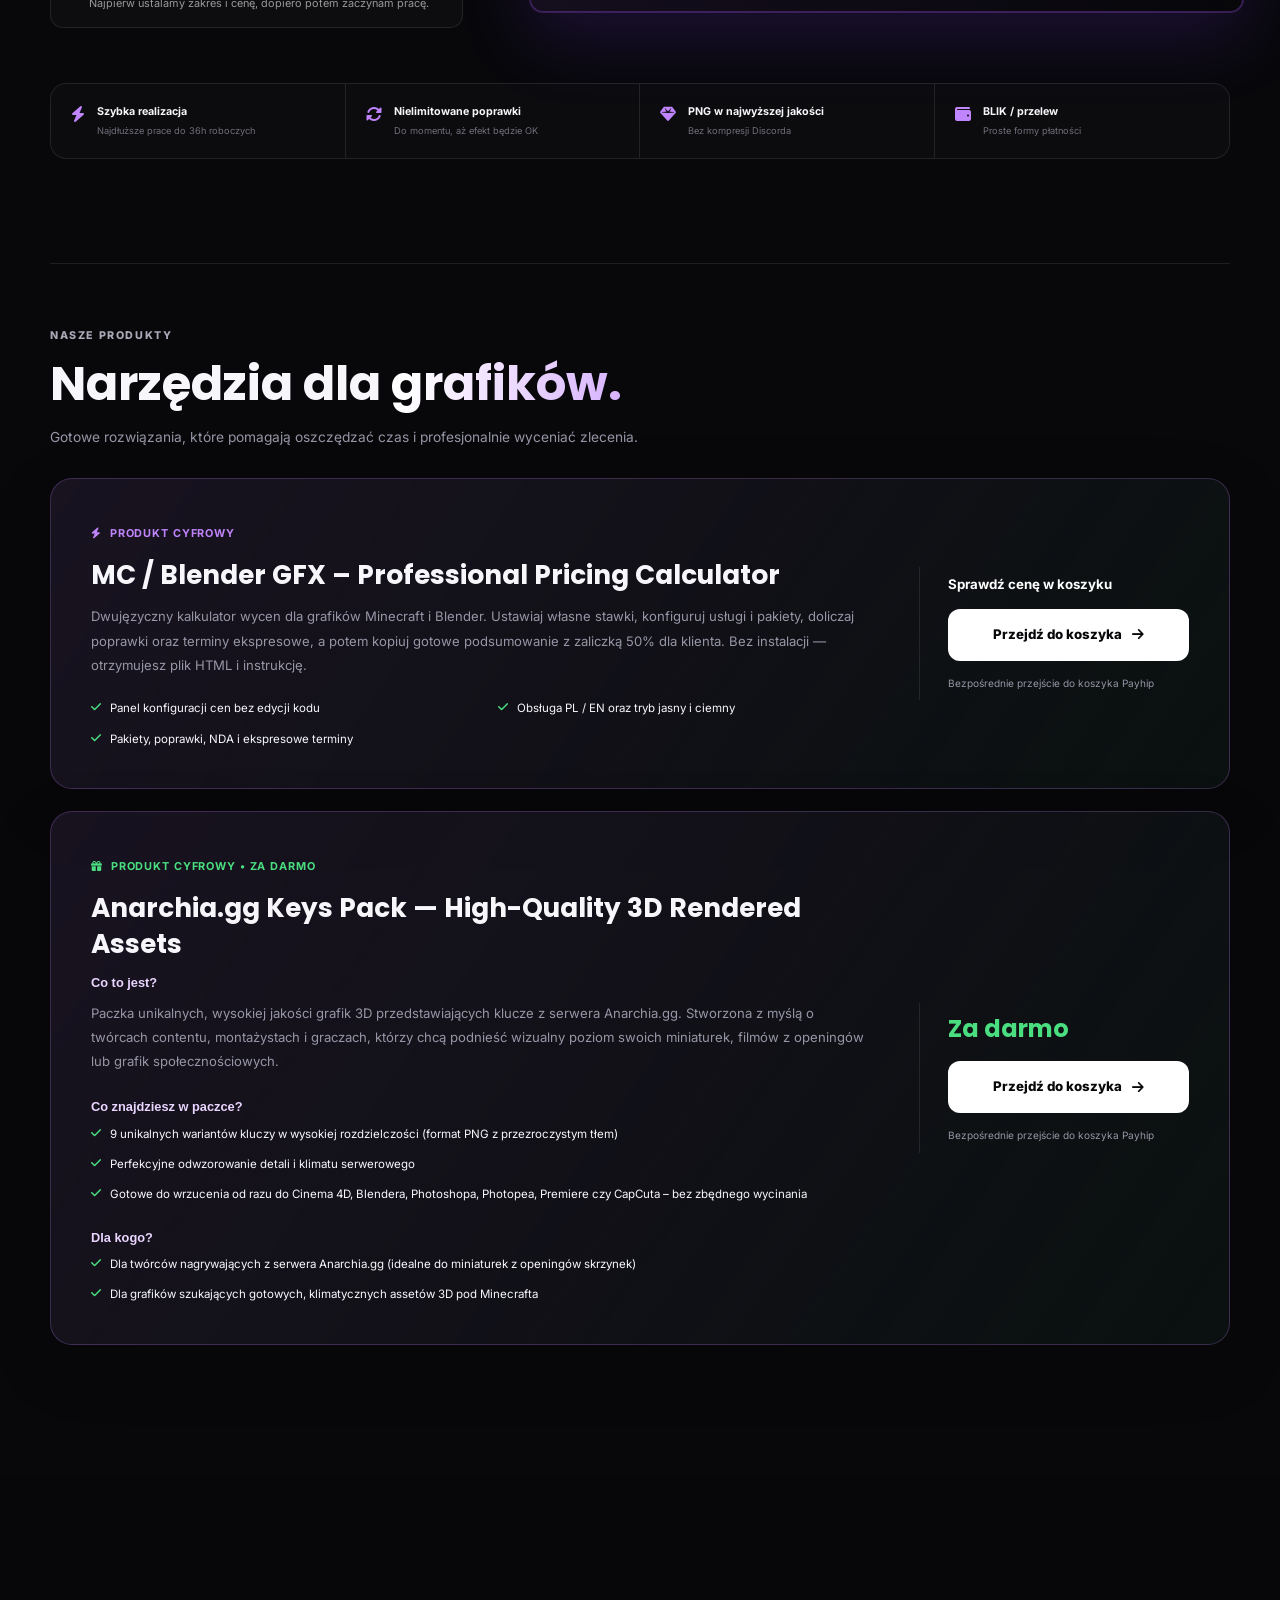
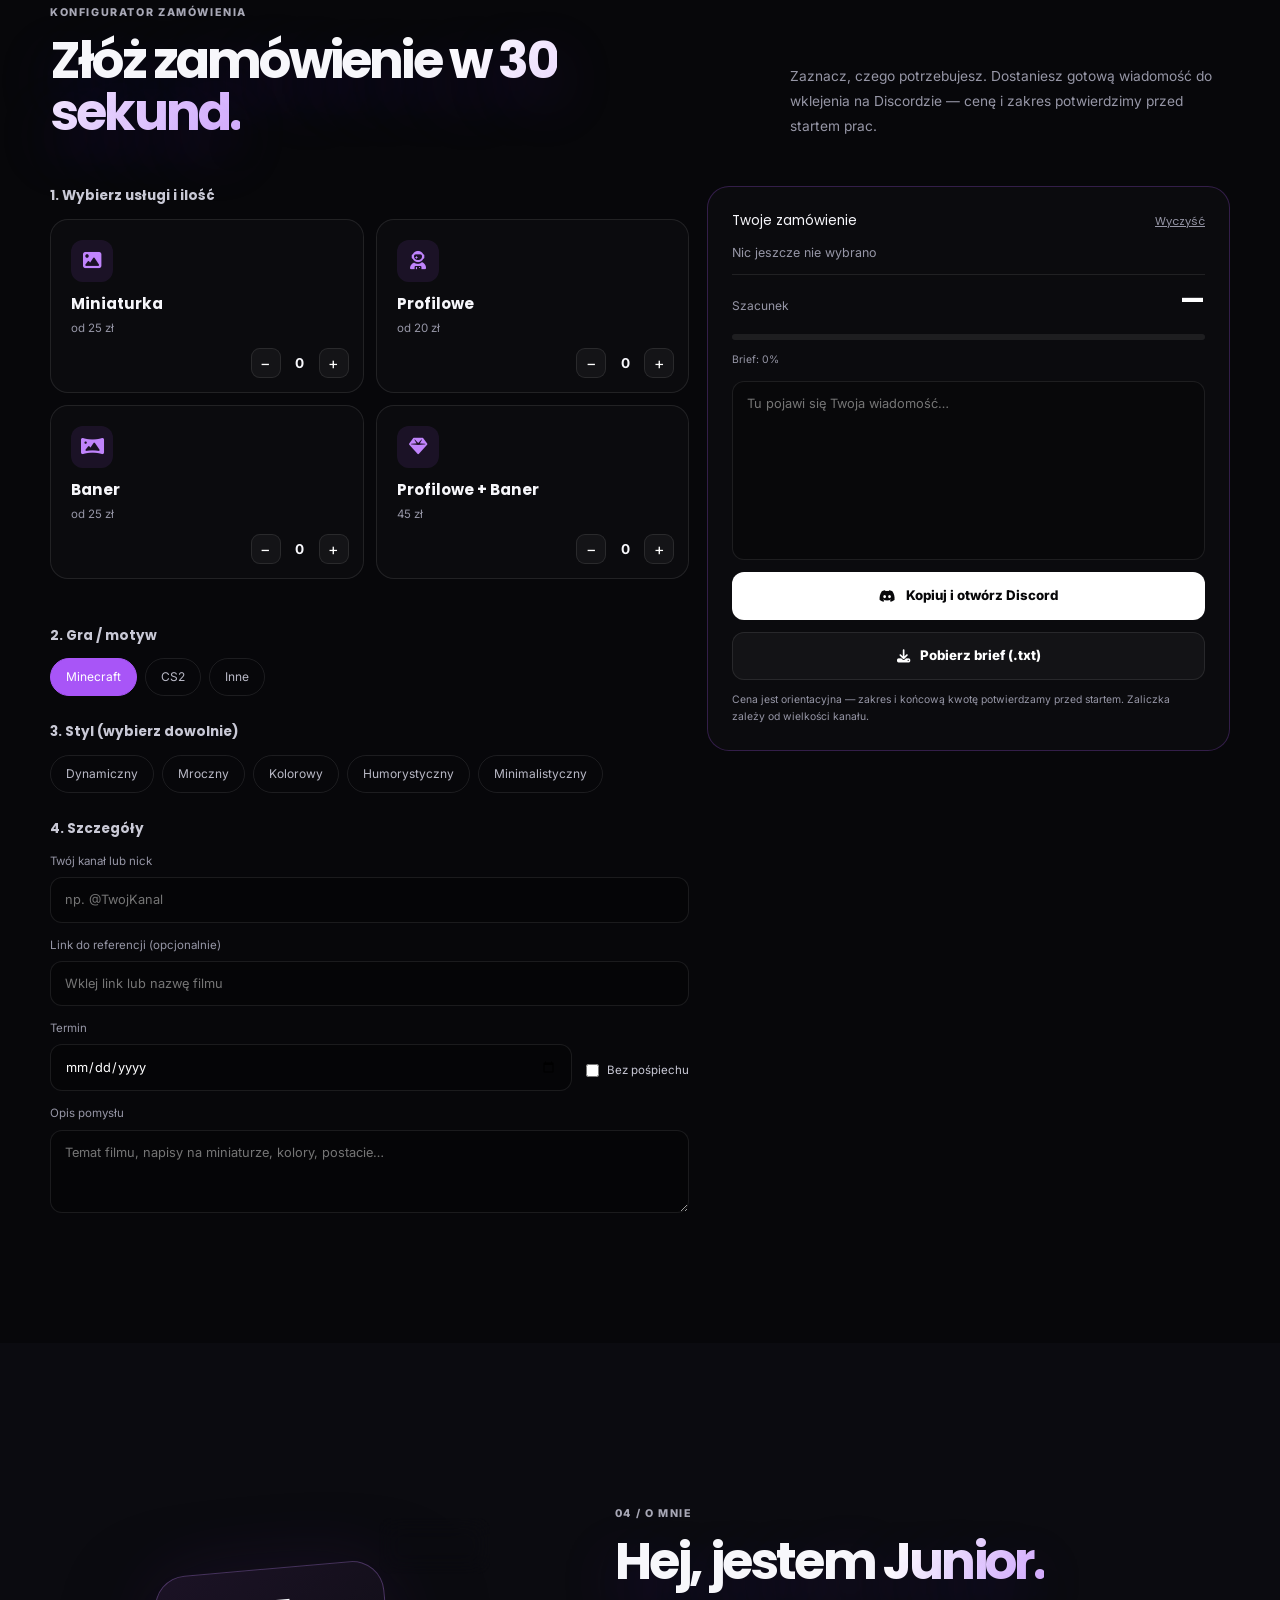
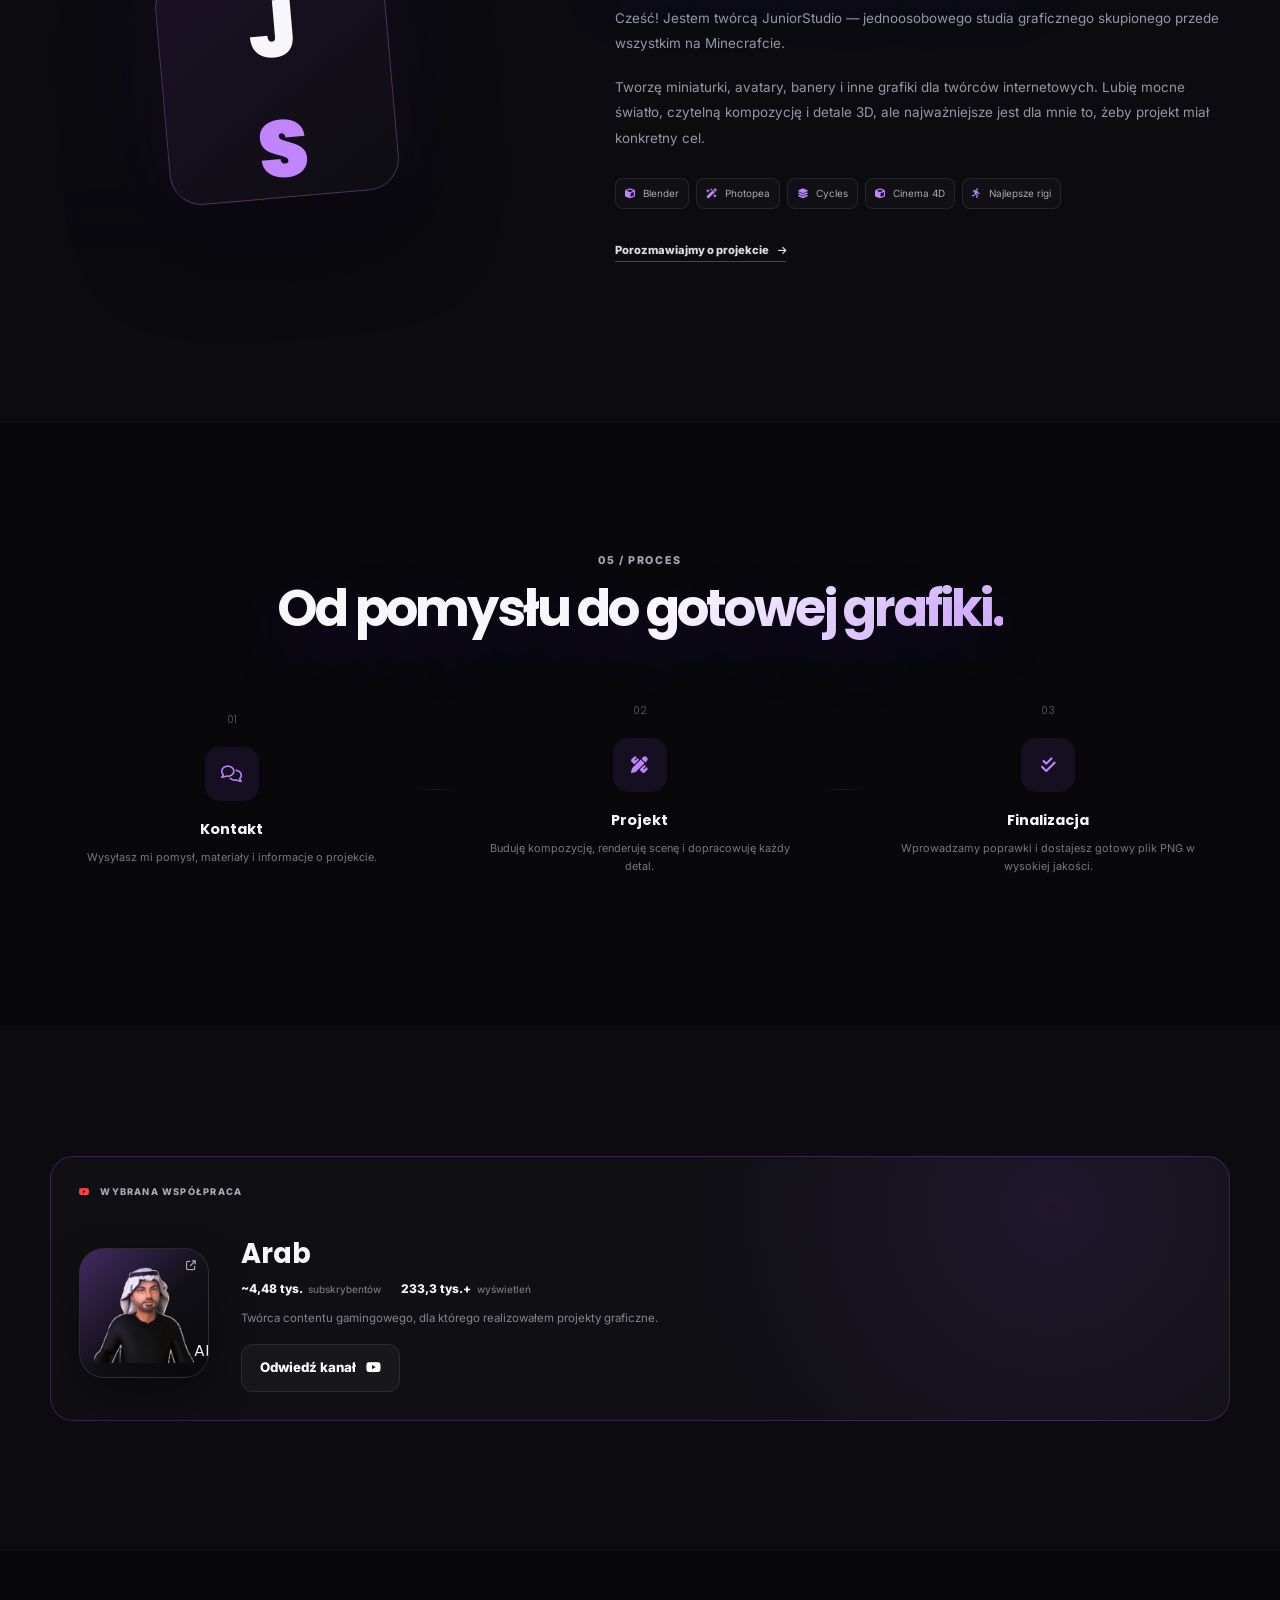
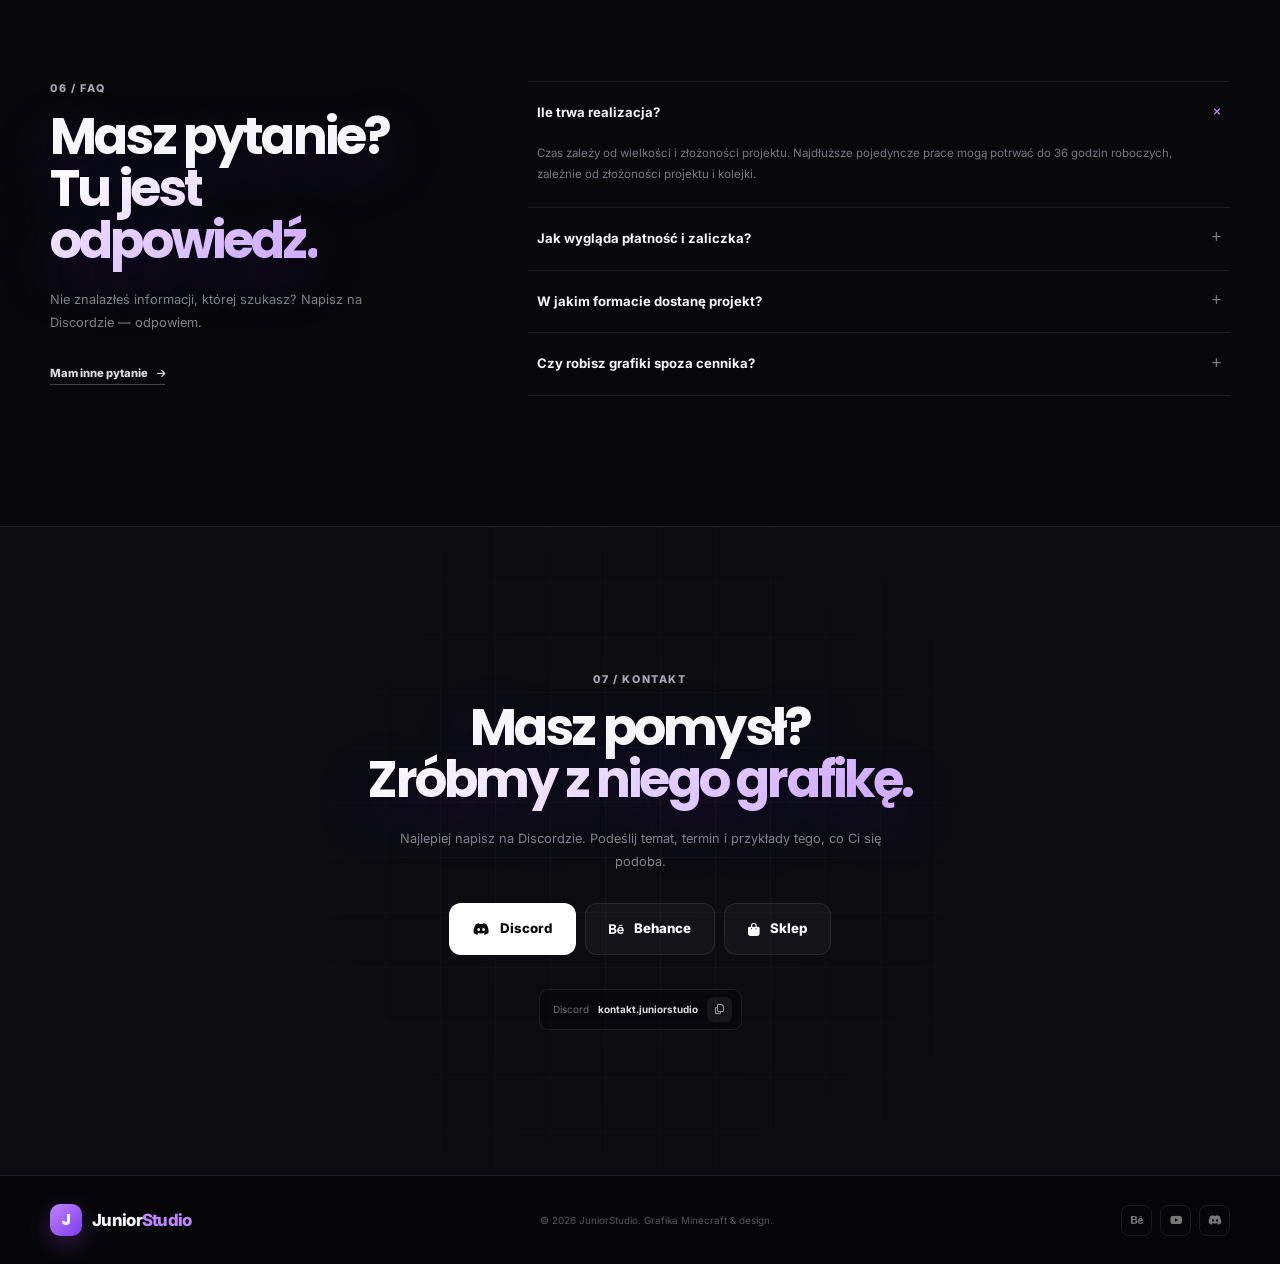
==== commit cc3ab6c5: "Update index.html" ====
--- a/index.html
+++ b/index.html
@@ -518,7 +518,7 @@
                         </div>
                         <div class="collab-copy">
                             <h2>Arab</h2>
-                            <div class="collab-stats"><span>~3,77 tys. <small>subskrybentów</small></span><span>103,3 tys.+ <small>wyświetleń</small></span></div>
+                            <div class="collab-stats"><span>~4,48 tys. <small>subskrybentów</small></span><span>233,3 tys.+ <small>wyświetleń</small></span></div>
                             <p>Twórca contentu gamingowego, dla którego realizowałem projekty graficzne.</p>
                             <a href="https://www.youtube.com/@ArabbbYT" target="_blank" rel="noopener" class="btn btn-ghost">Odwiedź kanał <i class="fa-brands fa-youtube"></i></a>
                         </div>
